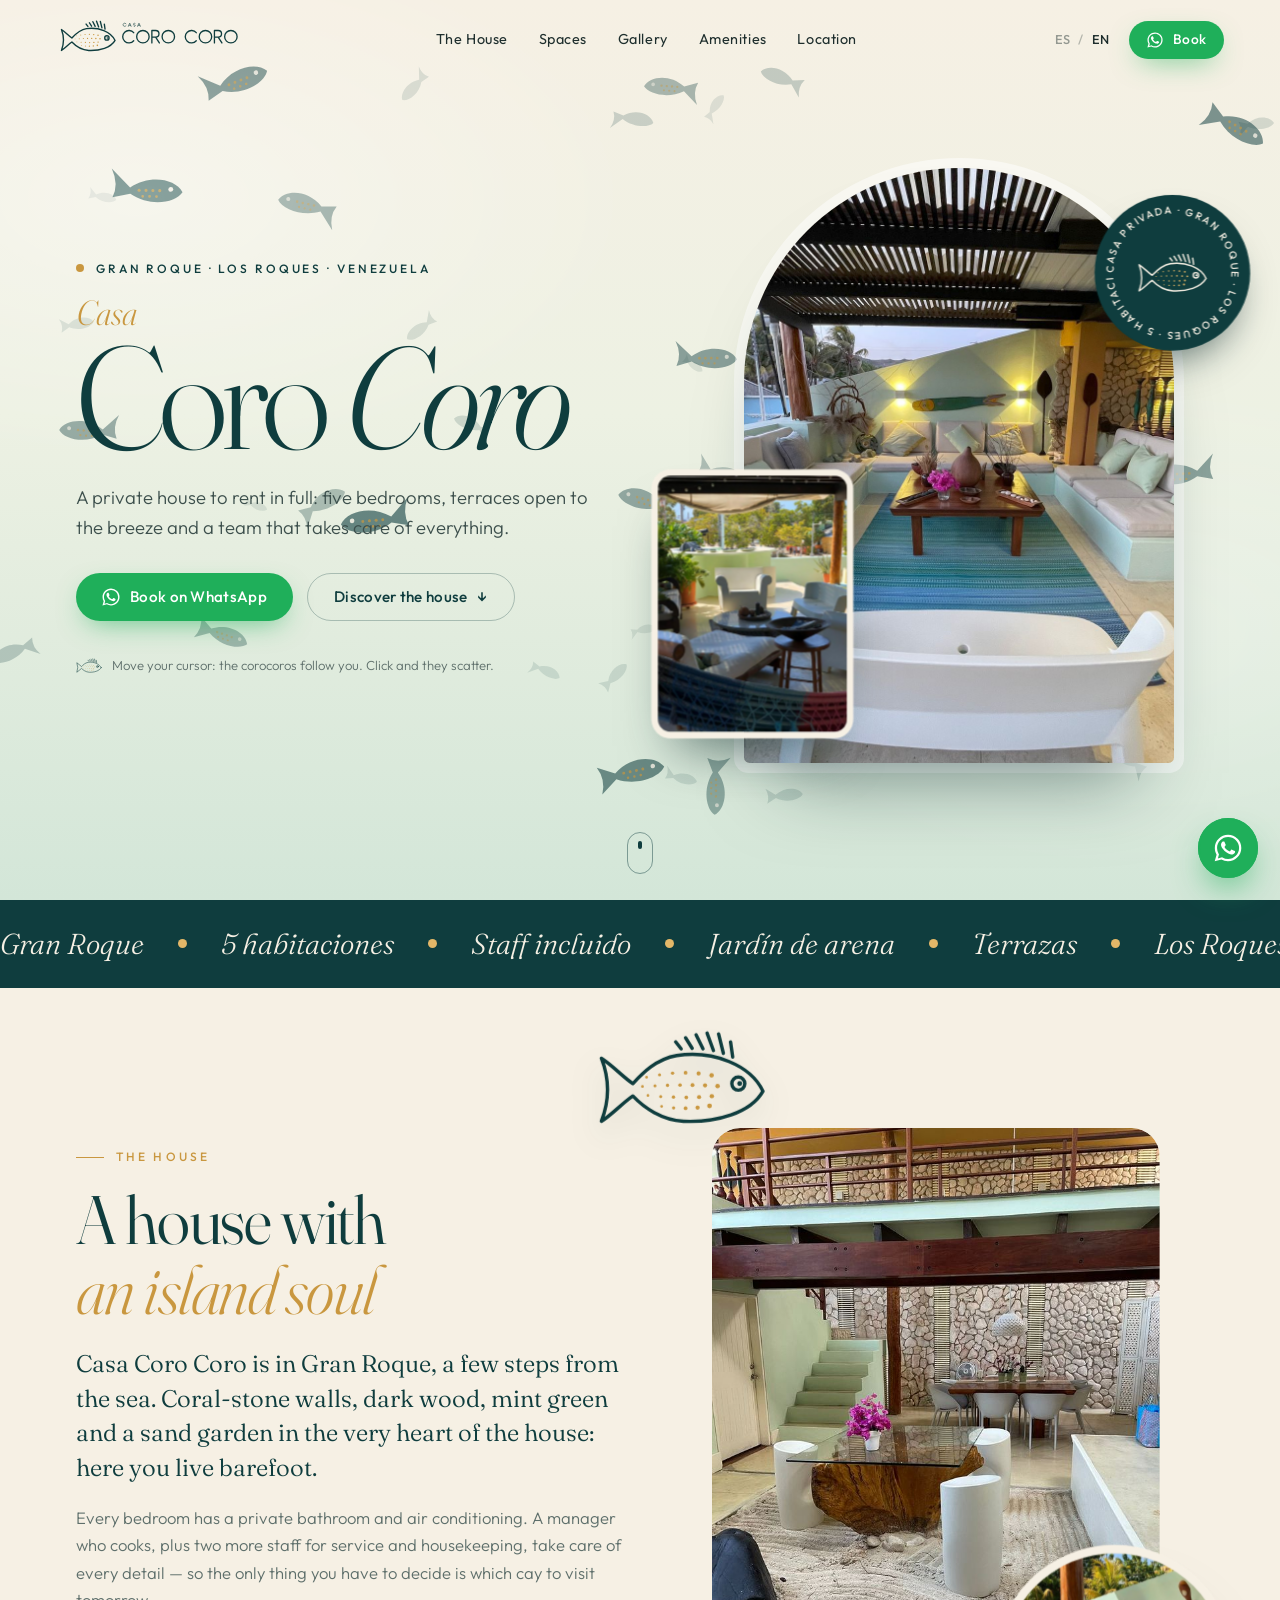
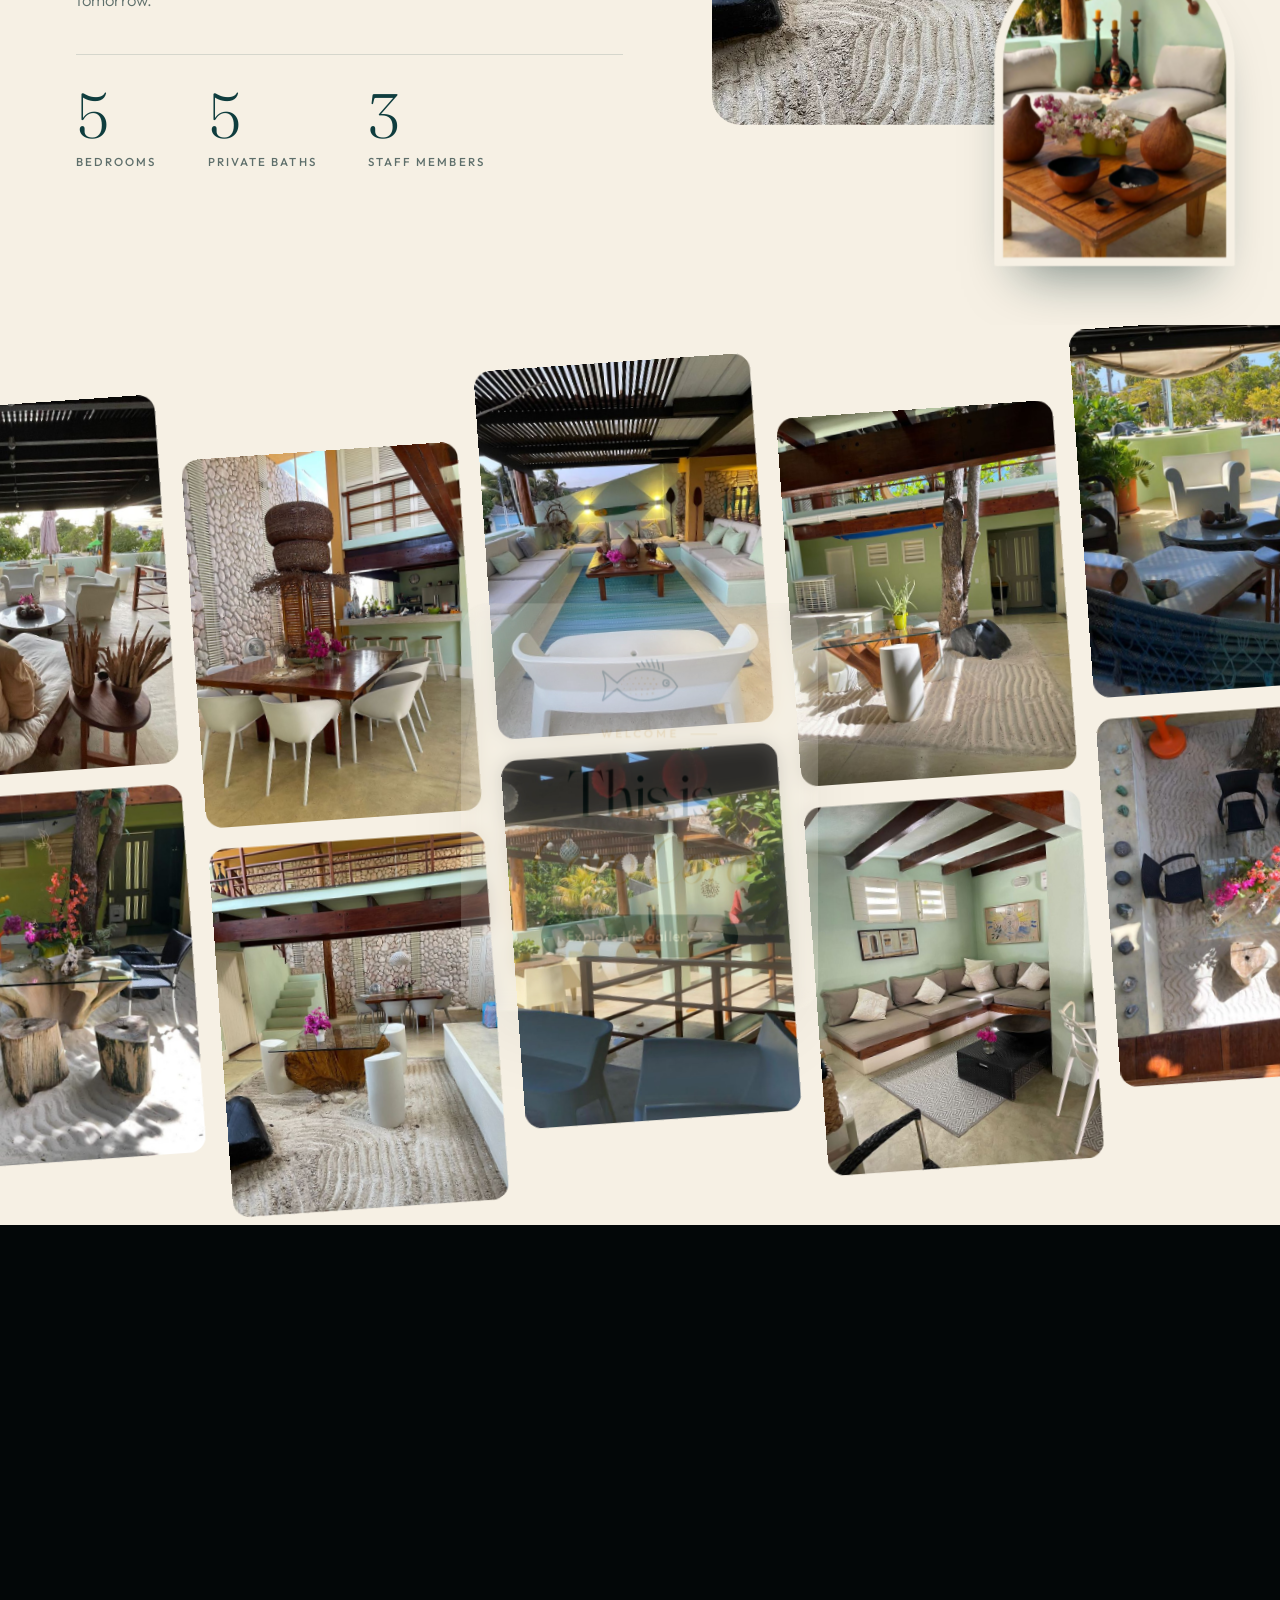
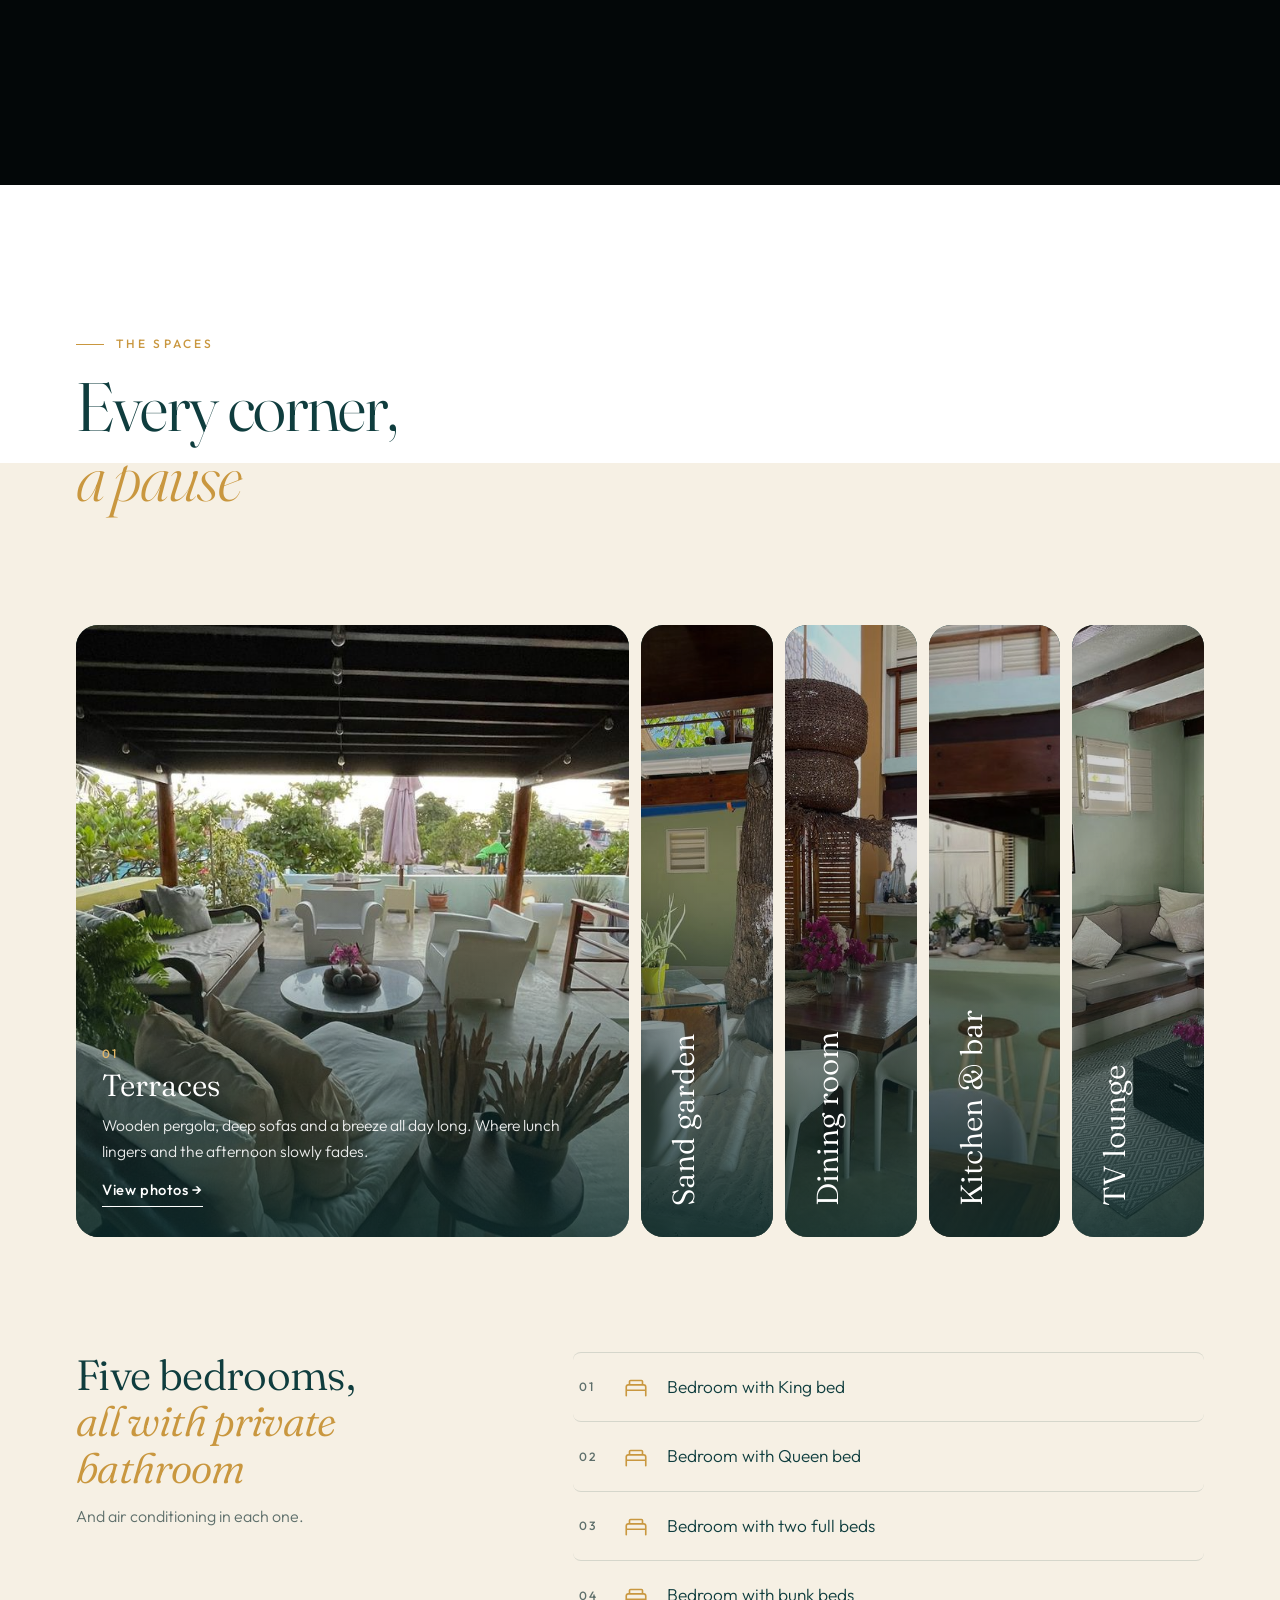
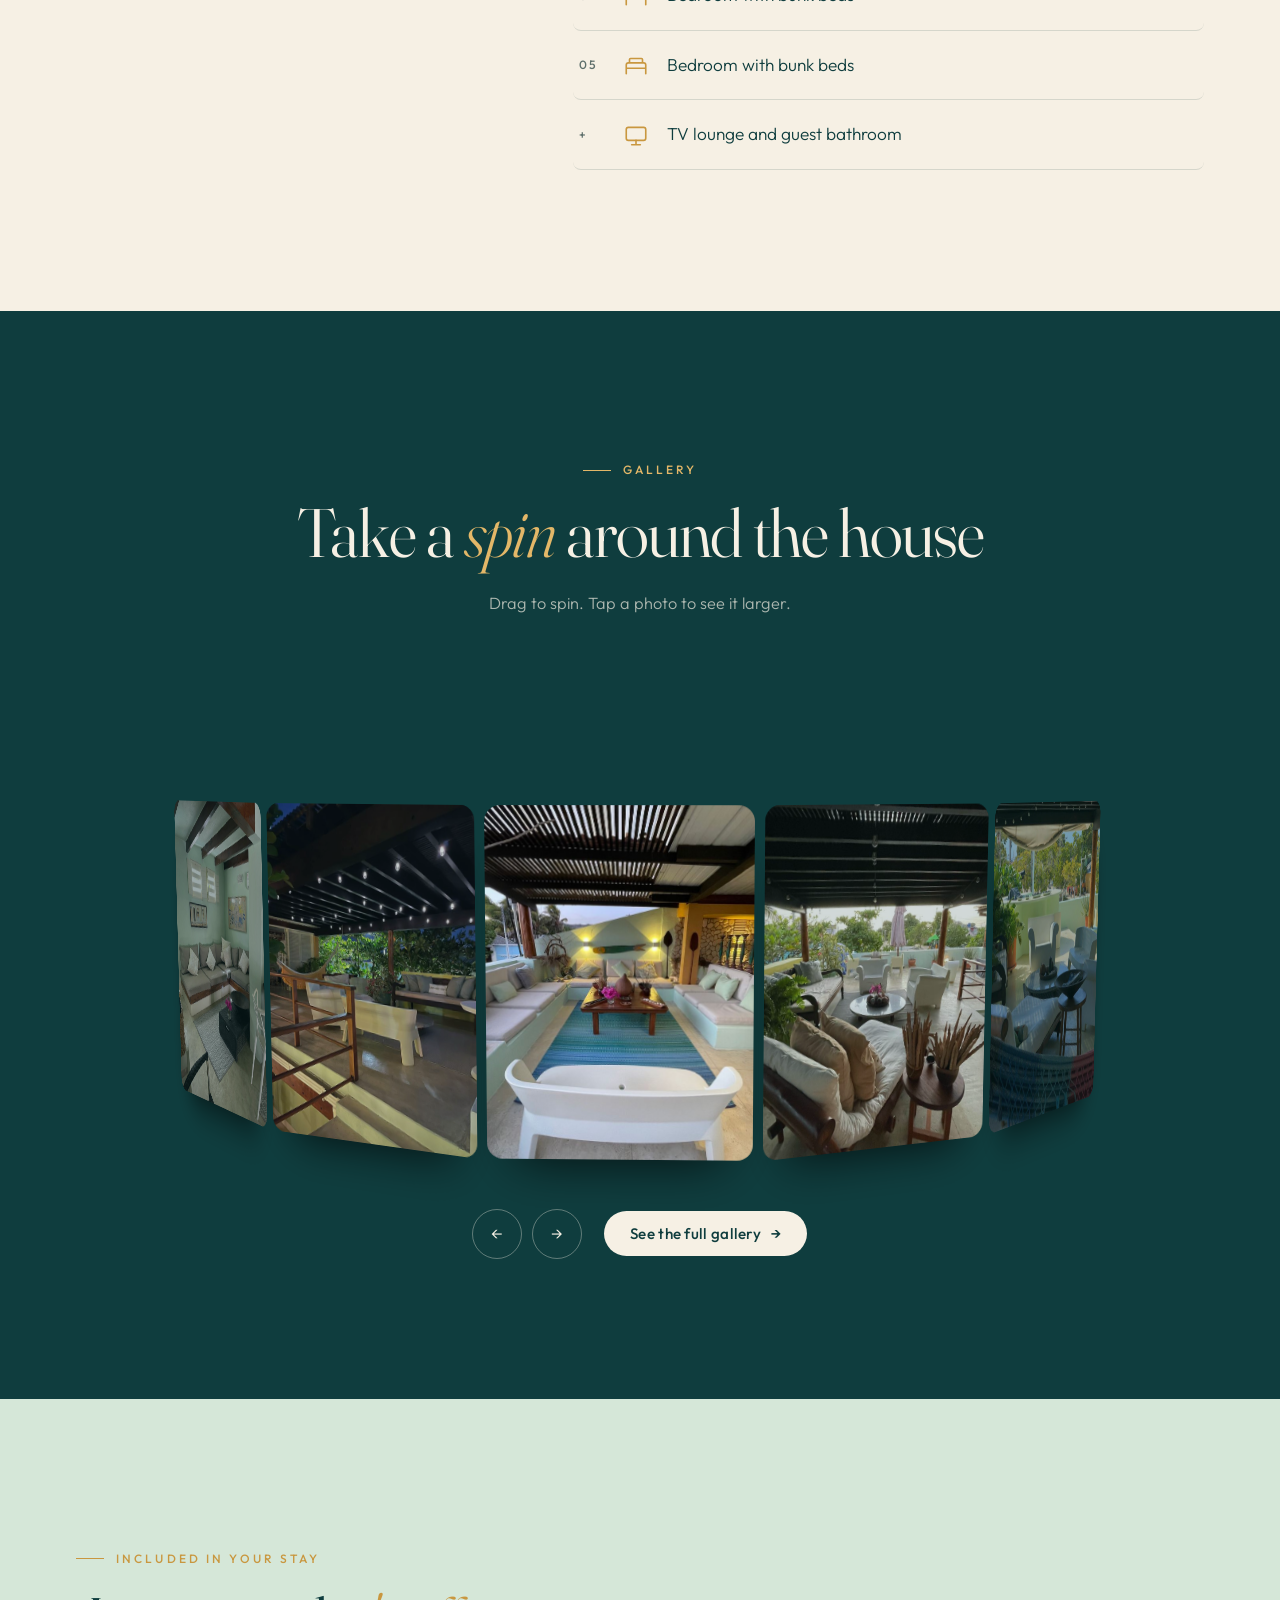
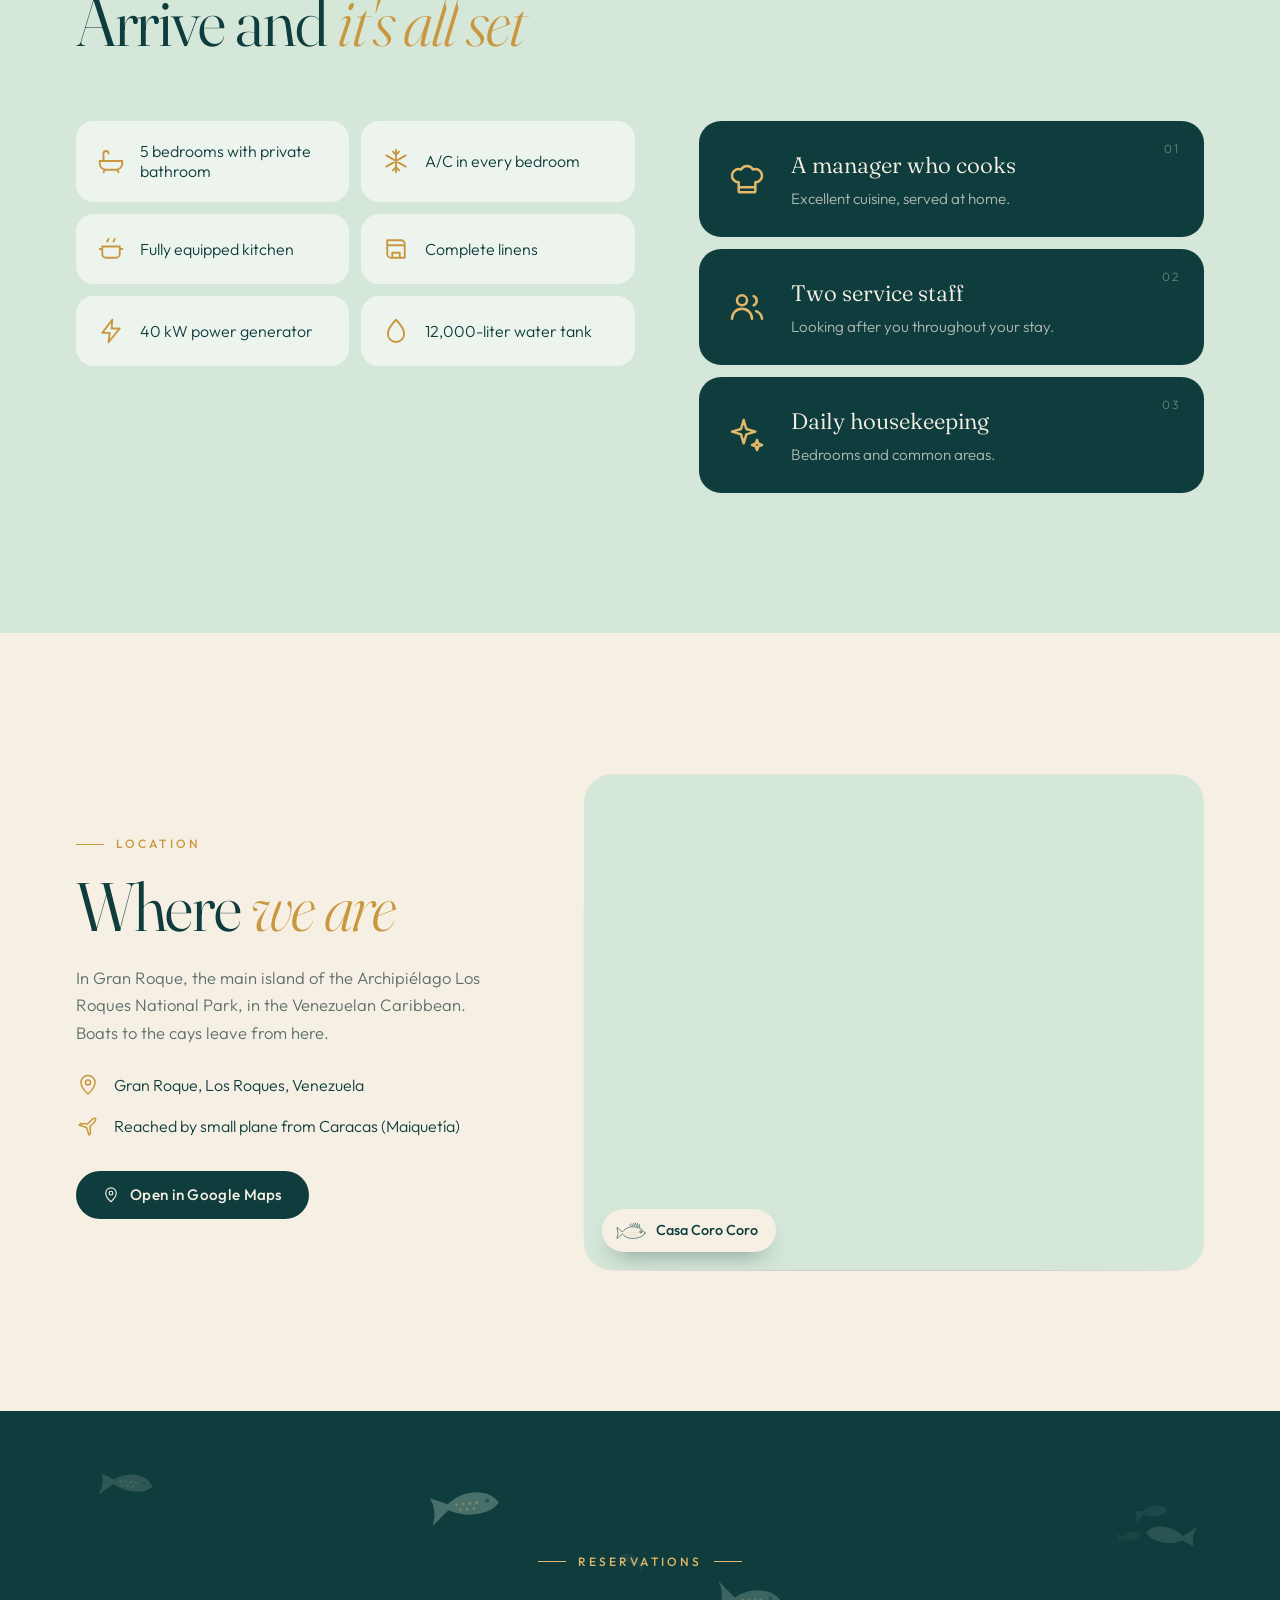
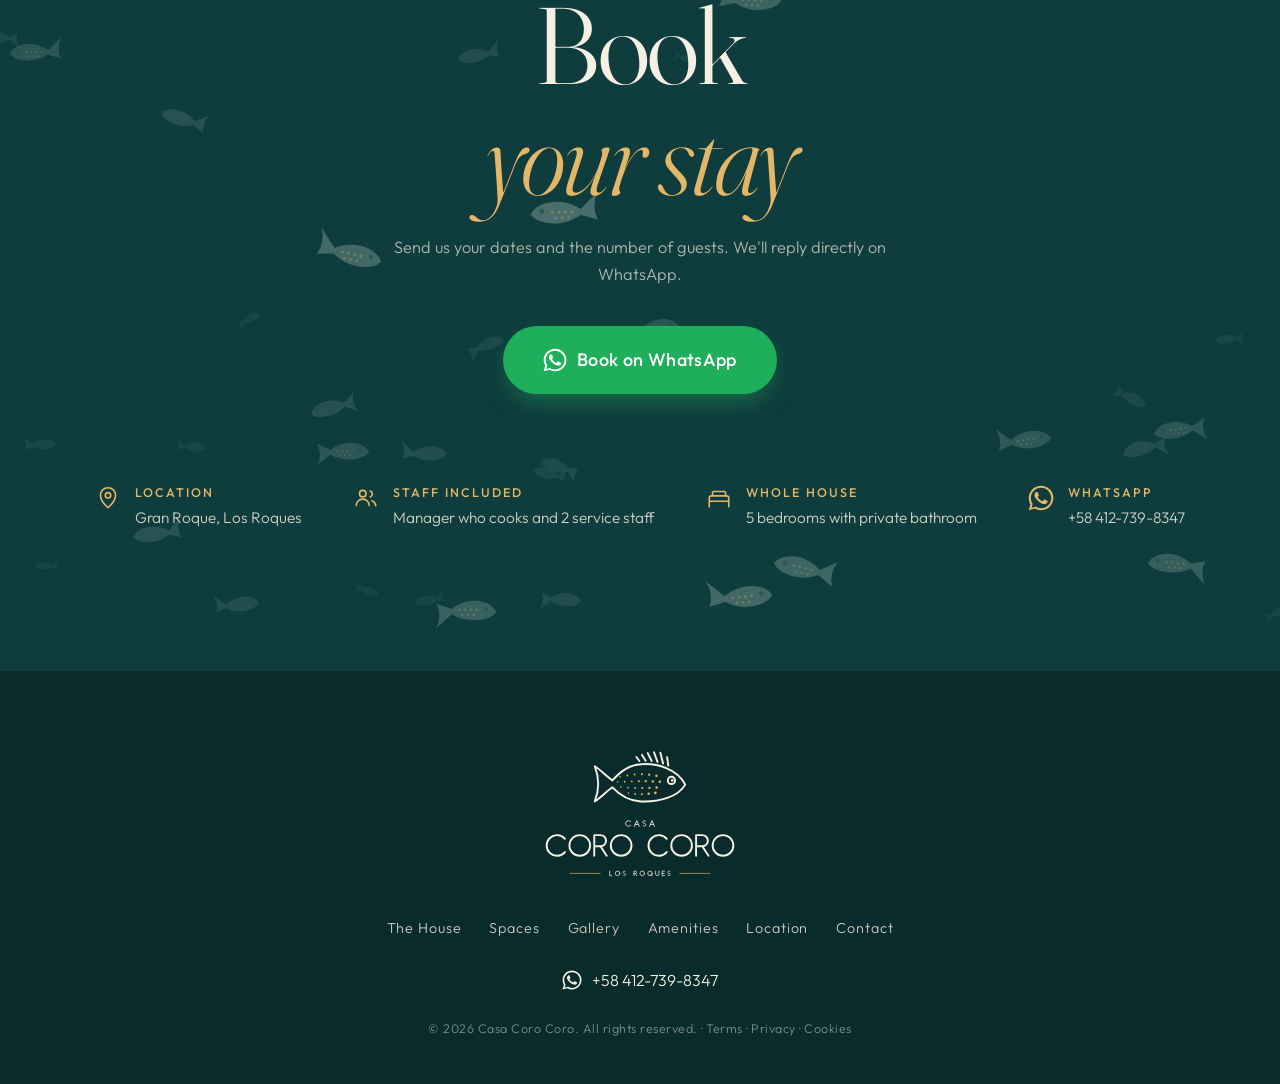
==== index.html @ 0a7d5295 "Casa Coro Coro: sitio inicial (logo, portada interactiva, zoom por el ojo del pez, galería 3D, ubica" ====
<!DOCTYPE html>
<html lang="es">
<head>
<meta charset="UTF-8">
<meta name="viewport" content="width=device-width, initial-scale=1.0">
<title>Casa Coro Coro | Casa privada en alquiler en Los Roques, Venezuela</title>
<meta name="description" content="Casa Coro Coro: casa privada en Gran Roque, Los Roques. 5 habitaciones con baño privado y aire acondicionado, staff incluido. Reserva directa por WhatsApp.">
<meta name="robots" content="index, follow">
<meta name="theme-color" content="#F6F0E4">
<!-- Open Graph (PENDIENTE: al tener dominio, añadir canonical, og:url y og:image con URL absoluta) -->
<meta property="og:type" content="website">
<meta property="og:site_name" content="Casa Coro Coro">
<meta property="og:title" content="Casa Coro Coro — Casa privada en Los Roques">
<meta property="og:description" content="Casa privada en Gran Roque. 5 habitaciones con baño privado, staff incluido. Reserva directa por WhatsApp.">
<meta property="og:image" content="img/og-casa-coro-coro.jpg">
<meta property="og:locale" content="es_VE">
<meta name="twitter:card" content="summary_large_image">

<link rel="icon" type="image/svg+xml" href="favicon.svg">
<link rel="icon" type="image/png" sizes="32x32" href="favicon-32.png">
<link rel="apple-touch-icon" href="favicon-180.png">

<link rel="preconnect" href="https://fonts.googleapis.com">
<link rel="preconnect" href="https://fonts.gstatic.com" crossorigin>
<link href="https://fonts.googleapis.com/css2?family=Fraunces:ital,opsz,wght@0,9..144,300..600;1,9..144,300..600&family=Outfit:wght@300;400;500;600&display=swap" rel="stylesheet">
<link rel="preload" as="image" href="img/casa/portada.jpg" fetchpriority="high">
<link rel="stylesheet" href="css/styles.css?v=1">

<script type="application/ld+json">
{
  "@context": "https://schema.org",
  "@type": "LodgingBusiness",
  "name": "Casa Coro Coro",
  "description": "Casa privada en alquiler en Gran Roque, Los Roques. 5 habitaciones con baño privado y aire acondicionado, con staff incluido.",
  "telephone": "+58 412-7398347",
  "address": { "@type": "PostalAddress", "addressLocality": "Gran Roque", "addressRegion": "Los Roques", "addressCountry": "VE" },
  "geo": { "@type": "GeoCoordinates", "latitude": 11.9457835, "longitude": -66.6753867 },
  "hasMap": "https://maps.app.goo.gl/eSvo7J86vBRAjHx67",
  "numberOfRooms": 5
}
</script>
<script>document.documentElement.classList.add('js');</script>
</head>
<body>

<!-- Iconos y pez del logo (reutilizables) -->
<svg xmlns="http://www.w3.org/2000/svg" style="display:none" aria-hidden="true">
  <defs>
    <symbol id="i-fish" viewBox="-126 -92 252 146">
      <g fill="none" stroke="currentColor" stroke-width="5" stroke-linecap="round" stroke-linejoin="round"><path class="fish-line" d="M118,2C100,-36 46,-58 -8,-50C-38,-45 -58,-24 -72,-9C-88,-20 -102,-36 -118,-46Q-100,0 -118,46C-102,36 -88,20 -72,9C-56,26 -30,44 2,46C50,48 100,34 118,2Z"/><path class="fish-line" d="M73.8,-47.9L70.7,-69.7M60.2,-53.3L53.2,-81.5M45.7,-57.3L36.4,-82.7M30.4,-59.8L20.3,-80.4M14.6,-60.6L5.0,-75.9M-1.5,-59.8L-9.5,-70.1"/><circle cx="82" cy="-9" r="9.5"/></g><circle cx="84" cy="-9" r="3.6" fill="currentColor"/><g class="fish-dots" fill="var(--gold)"><circle cx="43.0" cy="-21.3" r="3.25"/><circle cx="24.0" cy="-23.9" r="3.00"/><circle cx="5.0" cy="-25.0" r="2.75"/><circle cx="-14.0" cy="-24.3" r="2.50"/><circle cx="-33.0" cy="-22.0" r="2.25"/><circle cx="-52.0" cy="-18.3" r="2.00"/><circle cx="51.7" cy="-5.5" r="3.29"/><circle cx="33.4" cy="-6.4" r="3.07"/><circle cx="15.1" cy="-6.9" r="2.86"/><circle cx="-3.1" cy="-7.0" r="2.64"/><circle cx="-21.4" cy="-6.6" r="2.43"/><circle cx="-39.7" cy="-5.8" r="2.21"/><circle cx="-58.0" cy="-4.8" r="2.00"/><circle cx="43.3" cy="9.3" r="3.25"/><circle cx="24.7" cy="10.5" r="3.00"/><circle cx="6.0" cy="11.0" r="2.75"/><circle cx="-12.7" cy="10.7" r="2.50"/><circle cx="-31.3" cy="9.8" r="2.25"/><circle cx="-50.0" cy="8.3" r="2.00"/><circle cx="40.0" cy="23.5" r="3.50"/><circle cx="22.5" cy="26.0" r="3.12"/><circle cx="5.0" cy="27.0" r="2.75"/><circle cx="-12.5" cy="26.4" r="2.38"/><circle cx="-30.0" cy="24.2" r="2.00"/></g>
    </symbol>
    <symbol id="i-wa" viewBox="0 0 24 24"><path fill="currentColor" d="M17.47 14.38c-.3-.15-1.76-.87-2.03-.97-.27-.1-.47-.15-.67.15-.2.3-.77.97-.94 1.17-.17.2-.35.22-.64.07-.3-.15-1.26-.46-2.4-1.48-.89-.79-1.49-1.77-1.66-2.07-.17-.3-.02-.46.13-.61.13-.13.3-.35.45-.52.15-.17.2-.3.3-.5.1-.2.05-.37-.02-.52-.08-.15-.67-1.61-.92-2.21-.24-.58-.49-.5-.67-.51h-.57c-.2 0-.52.07-.79.37-.27.3-1.04 1.02-1.04 2.48s1.07 2.88 1.21 3.08c.15.2 2.1 3.2 5.08 4.49.71.31 1.26.49 1.69.63.71.23 1.36.2 1.87.12.57-.08 1.76-.72 2.01-1.41.25-.7.25-1.29.17-1.41-.07-.13-.27-.2-.57-.35zM12.05 21.5h-.01a9.4 9.4 0 0 1-4.8-1.31l-.34-.2-3.57.94.95-3.48-.22-.36a9.43 9.43 0 0 1-1.44-5.02c0-5.2 4.24-9.43 9.44-9.43 2.52 0 4.89.98 6.67 2.77a9.37 9.37 0 0 1 2.76 6.67c0 5.2-4.24 9.43-9.44 9.43zm8.03-17.46A11.27 11.27 0 0 0 12.05.7C5.8.7.7 5.8.7 12.05c0 2 .52 3.95 1.52 5.67L.6 23.3l5.72-1.5a11.3 11.3 0 0 0 5.72 1.46h.01c6.25 0 11.35-5.09 11.35-11.35 0-3.03-1.18-5.88-3.32-8.02z"/></symbol>
    <symbol id="i-bed" viewBox="0 0 24 24"><g fill="none" stroke="currentColor" stroke-width="1.5" stroke-linecap="round" stroke-linejoin="round"><path d="M3 18v-6a2 2 0 0 1 2-2h14a2 2 0 0 1 2 2v6M3 15h18M3 18v2M21 18v2M6 10V7a1 1 0 0 1 1-1h10a1 1 0 0 1 1 1v3"/></g></symbol>
    <symbol id="i-bath" viewBox="0 0 24 24"><g fill="none" stroke="currentColor" stroke-width="1.5" stroke-linecap="round" stroke-linejoin="round"><path d="M3 12h18v2a5 5 0 0 1-5 5H8a5 5 0 0 1-5-5v-2ZM6 12V6a2 2 0 0 1 4 0M7 19l-1 2M17 19l1 2"/></g></symbol>
    <symbol id="i-snow" viewBox="0 0 24 24"><g fill="none" stroke="currentColor" stroke-width="1.5" stroke-linecap="round" stroke-linejoin="round"><path d="M12 3v18M4.2 7.5l15.6 9M19.8 7.5l-15.6 9M9.5 4.5 12 7l2.5-2.5M9.5 19.5 12 17l2.5 2.5"/></g></symbol>
    <symbol id="i-chef" viewBox="0 0 24 24"><g fill="none" stroke="currentColor" stroke-width="1.5" stroke-linecap="round" stroke-linejoin="round"><path d="M7 14a4 4 0 1 1 1.5-7.7 4 4 0 0 1 7 0A4 4 0 1 1 17 14v5a1 1 0 0 1-1 1H8a1 1 0 0 1-1-1v-5ZM7 17h10"/></g></symbol>
    <symbol id="i-pot" viewBox="0 0 24 24"><g fill="none" stroke="currentColor" stroke-width="1.5" stroke-linecap="round" stroke-linejoin="round"><path d="M5 10h14v6a3 3 0 0 1-3 3H8a3 3 0 0 1-3-3v-6ZM3 12h2M19 12h2M9 6c0-1 1-1 1-2M14 6c0-1 1-1 1-2"/></g></symbol>
    <symbol id="i-bolt" viewBox="0 0 24 24"><g fill="none" stroke="currentColor" stroke-width="1.5" stroke-linecap="round" stroke-linejoin="round"><path d="M13 3 5 13.5h6L10 21l9-11h-6.5L13 3Z"/></g></symbol>
    <symbol id="i-drop" viewBox="0 0 24 24"><g fill="none" stroke="currentColor" stroke-width="1.5" stroke-linecap="round" stroke-linejoin="round"><path d="M12 3s6.5 6.6 6.5 11.3a6.5 6.5 0 0 1-13 0C5.500 9.600 12 3 12 3Z"/></g></symbol>
    <symbol id="i-linen" viewBox="0 0 24 24"><g fill="none" stroke="currentColor" stroke-width="1.5" stroke-linecap="round" stroke-linejoin="round"><path d="M5 5h11a3 3 0 0 1 3 3v11H8a3 3 0 0 1-3-3V5ZM5 9h14M9 19v-4h6v4"/></g></symbol>
    <symbol id="i-spark" viewBox="0 0 24 24"><g fill="none" stroke="currentColor" stroke-width="1.5" stroke-linecap="round" stroke-linejoin="round"><path d="M10 3l1.6 5.400L17 10l-5.400 1.600L10 17l-1.600-5.400L3 10l5.400-1.600L10 3ZM18 15l.8 2.200L21 18l-2.200.8L18 21l-.8-2.200L15 18l2.200-.8L18 15Z"/></g></symbol>
    <symbol id="i-pin" viewBox="0 0 24 24"><g fill="none" stroke="currentColor" stroke-width="1.5" stroke-linecap="round" stroke-linejoin="round"><path d="M12 21s7-6.200 7-11.500a7 7 0 0 0-14 0C5 14.800 12 21 12 21Z"/><circle cx="12" cy="9.500" r="2.500"/></g></symbol>
    <symbol id="i-team" viewBox="0 0 24 24"><g fill="none" stroke="currentColor" stroke-width="1.5" stroke-linecap="round" stroke-linejoin="round"><circle cx="9" cy="8" r="3"/><path d="M3 19a6 6 0 0 1 12 0M16 5.500a3 3 0 0 1 0 5.500M17.500 14.500A5.500 5.500 0 0 1 21 19"/></g></symbol>
    <symbol id="i-plane" viewBox="0 0 24 24"><g fill="none" stroke="currentColor" stroke-width="1.5" stroke-linecap="round" stroke-linejoin="round"><path d="M10.500 13.500 3 11l1.500-1.500 7 .5L16 5.500c1-1 3-1.500 3.500-1s0 2.500-1 3.500L14 12.500l.5 7L13 21l-2.500-7.500Z"/></g></symbol>
    <symbol id="i-tv" viewBox="0 0 24 24"><g fill="none" stroke="currentColor" stroke-width="1.5" stroke-linecap="round" stroke-linejoin="round"><rect x="3" y="5" width="18" height="12" rx="2"/><path d="M8 21h8M12 17v4"/></g></symbol>
  </defs>
</svg>

<!-- LOADER -->
<div id="loader" aria-hidden="true">
  <div class="loader-in">
    <svg class="loader-fish" viewBox="-126 -92 252 146"><use href="#i-fish" x="-126" y="-92" width="252" height="146"/></svg>
    <img src="img/logo-texto.svg" alt="" class="loader-word" width="320" height="38">
  </div>
</div>

<!-- NAV -->
<header id="nav">
  <a href="#inicio" class="nav-logo" aria-label="Casa Coro Coro — inicio">
    <img src="img/logo-horizontal.svg" alt="Casa Coro Coro" width="212" height="48" class="logo-dark">
    <img src="img/logo-horizontal-claro.svg" alt="" width="212" height="48" class="logo-light" aria-hidden="true">
  </a>
  <nav class="nav-links" aria-label="Navegación principal">
    <a href="#sobre" data-es="La Casa" data-en="The House">La Casa</a>
    <a href="#espacios" data-es="Espacios" data-en="Spaces">Espacios</a>
    <a href="#galeria" data-es="Galería" data-en="Gallery">Galería</a>
    <a href="#comodidades" data-es="Comodidades" data-en="Amenities">Comodidades</a>
    <a href="#ubicacion" data-es="Ubicación" data-en="Location">Ubicación</a>
  </nav>
  <div class="nav-right">
    <div class="lang" role="group" aria-label="Idioma / Language">
      <button data-lang="es" class="active">ES</button><span aria-hidden="true">/</span><button data-lang="en">EN</button>
    </div>
    <a class="btn btn-wa btn-sm" data-wa target="_blank" rel="noopener noreferrer">
      <svg width="16" height="16"><use href="#i-wa"/></svg><span data-es="Reservar" data-en="Book">Reservar</span>
    </a>
    <button class="burger" id="burger" aria-label="Abrir menú" aria-expanded="false" aria-controls="mmenu"><span></span><span></span></button>
  </div>
</header>

<div id="mmenu" class="mmenu" aria-hidden="true">
  <a href="#sobre" data-es="La Casa" data-en="The House">La Casa</a>
  <a href="#espacios" data-es="Espacios" data-en="Spaces">Espacios</a>
  <a href="#galeria" data-es="Galería" data-en="Gallery">Galería</a>
  <a href="#comodidades" data-es="Comodidades" data-en="Amenities">Comodidades</a>
  <a href="#ubicacion" data-es="Ubicación" data-en="Location">Ubicación</a>
  <a class="btn btn-wa" data-wa target="_blank" rel="noopener noreferrer"><svg width="18" height="18"><use href="#i-wa"/></svg><span data-es="Reservar por WhatsApp" data-en="Book on WhatsApp">Reservar por WhatsApp</span></a>
  <div class="lang" role="group" aria-label="Idioma / Language">
    <button data-lang="es" class="active">ES</button><span aria-hidden="true">/</span><button data-lang="en">EN</button>
  </div>
</div>

<main>

<!-- ═════════ HERO ═════════ -->
<section id="inicio" class="hero">
  <canvas class="shoal" id="shoal-hero" aria-hidden="true"></canvas>
  <div class="hero-light" aria-hidden="true"></div>

  <div class="hero-grid wrap">
    <div class="hero-copy">
      <p class="kicker hero-in" style="--d:0"><span class="kicker-dot"></span><span data-es="Gran Roque · Los Roques · Venezuela" data-en="Gran Roque · Los Roques · Venezuela">Gran Roque · Los Roques · Venezuela</span></p>
      <h1 class="hero-title" aria-label="Casa Coro Coro">
        <span class="ht-small hero-in" style="--d:1">Casa</span>
        <span class="ht-big"><span class="ht-word hero-in" style="--d:2">Coro</span> <span class="ht-word hero-in" style="--d:3"><em>Coro</em></span></span>
      </h1>
      <p class="hero-sub hero-in" style="--d:4" data-es="Una casa privada para alquilar completa: cinco habitaciones, terrazas abiertas a la brisa y un equipo que se ocupa de todo." data-en="A private house to rent in full: five bedrooms, terraces open to the breeze and a team that takes care of everything.">Una casa privada para alquilar completa: cinco habitaciones, terrazas abiertas a la brisa y un equipo que se ocupa de todo.</p>
      <div class="hero-cta hero-in" style="--d:5">
        <a class="btn btn-wa magnetic" data-wa target="_blank" rel="noopener noreferrer"><svg width="18" height="18"><use href="#i-wa"/></svg><span data-es="Reservar por WhatsApp" data-en="Book on WhatsApp">Reservar por WhatsApp</span></a>
        <a class="btn btn-ghost" href="#sobre"><span data-es="Conocer la casa" data-en="Discover the house">Conocer la casa</span><span class="arr" aria-hidden="true">↓</span></a>
      </div>
      <p class="hero-hint hero-in" style="--d:6" aria-hidden="true"><svg viewBox="-126 -92 252 146" width="26"><use href="#i-fish" x="-126" y="-92" width="252" height="146"/></svg><span data-es="Mueve el cursor: los corocoros te siguen. Haz clic y se asustan." data-en="Move your cursor: the corocoros follow you. Click and they scatter." data-es-touch="Toca el agua: los corocoros se asustan." data-en-touch="Tap the water: the corocoros scatter.">Mueve el cursor: los corocoros te siguen. Haz clic y se asustan.</span></p>
    </div>

    <div class="hero-visual hero-in" style="--d:3">
      <div class="tilt" data-tilt="9">
        <div class="arch tilt-layer" style="--z:0px">
          <img src="img/casa/portada.jpg" srcset="img/casa/portada-900.jpg 675w, img/casa/portada.jpg 960w" sizes="(max-width: 900px) 78vw, 36vw" alt="Terraza principal de Casa Coro Coro con sofás blancos y alfombra turquesa" width="960" height="1280" fetchpriority="high" decoding="async">
          <span class="glare" aria-hidden="true"></span>
        </div>
        <div class="hero-card tilt-layer" style="--z:70px">
          <img src="img/casa/terraza-lounge-900.jpg" alt="Lounge de la terraza" width="675" height="900" loading="lazy" decoding="async">
        </div>
        <div class="badge tilt-layer" style="--z:110px" aria-hidden="true">
          <svg viewBox="0 0 200 200" class="badge-ring">
            <defs><path id="badge-path" d="M100,100 m-76,0 a76,76 0 1,1 152,0 a76,76 0 1,1 -152,0"/></defs>
            <text><textPath href="#badge-path" startOffset="0">CASA PRIVADA · GRAN ROQUE · LOS ROQUES · 5 HABITACIONES · </textPath></text>
          </svg>
          <svg class="badge-fish" viewBox="-126 -92 252 146"><use href="#i-fish" x="-126" y="-92" width="252" height="146"/></svg>
        </div>
      </div>
    </div>
  </div>

  <a href="#sobre" class="scroll-cue" aria-label="Bajar"><span></span></a>
</section>

<!-- CINTA -->
<div class="marquee" aria-hidden="true">
  <div class="marquee-track">
    <span>Gran Roque</span><i></i><span>5 habitaciones</span><i></i><span>Staff incluido</span><i></i><span>Jardín de arena</span><i></i><span>Terrazas</span><i></i><span>Los Roques</span><i></i>
    <span>Gran Roque</span><i></i><span>5 habitaciones</span><i></i><span>Staff incluido</span><i></i><span>Jardín de arena</span><i></i><span>Terrazas</span><i></i><span>Los Roques</span><i></i>
  </div>
</div>

<!-- ═════════ LA CASA ═════════ -->
<section id="sobre" class="sec">
  <div class="wrap about">
    <div class="about-text">
      <p class="s-label rv" data-es="La casa" data-en="The house">La casa</p>
      <h2 class="s-title rv" data-html data-es="Una casa con<br><em>alma de isla</em>" data-en="A house with<br><em>an island soul</em>">Una casa con<br><em>alma de isla</em></h2>
      <p class="lead rv" data-es="Casa Coro Coro está en Gran Roque, a pocos pasos del mar. Paredes de piedra coralina, madera oscura, verde menta y un jardín de arena en pleno corazón de la casa: aquí se vive descalzo." data-en="Casa Coro Coro is in Gran Roque, a few steps from the sea. Coral-stone walls, dark wood, mint green and a sand garden in the very heart of the house: here you live barefoot.">Casa Coro Coro está en Gran Roque, a pocos pasos del mar. Paredes de piedra coralina, madera oscura, verde menta y un jardín de arena en pleno corazón de la casa: aquí se vive descalzo.</p>
      <p class="body rv" data-es="Todas sus habitaciones tienen baño privado y aire acondicionado. Un encargado que cocina y dos personas más de servicio y limpieza se ocupan de cada detalle, para que lo único que tengas que decidir sea a qué cayo ir mañana." data-en="Every bedroom has a private bathroom and air conditioning. A manager who cooks, plus two more staff for service and housekeeping, take care of every detail — so the only thing you have to decide is which cay to visit tomorrow.">Todas sus habitaciones tienen baño privado y aire acondicionado. Un encargado que cocina y dos personas más de servicio y limpieza se ocupan de cada detalle, para que lo único que tengas que decidir sea a qué cayo ir mañana.</p>

      <div class="stats rv">
        <div class="stat"><span class="stat-n" data-count="5">5</span><span class="stat-l" data-es="Habitaciones" data-en="Bedrooms">Habitaciones</span></div>
        <div class="stat"><span class="stat-n" data-count="5">5</span><span class="stat-l" data-es="Baños privados" data-en="Private baths">Baños privados</span></div>
        <div class="stat"><span class="stat-n" data-count="3">3</span><span class="stat-l" data-es="Personas de staff" data-en="Staff members">Personas de staff</span></div>
      </div>
    </div>

    <div class="about-visual">
      <div class="tilt" data-tilt="7">
        <figure class="ph ph-a tilt-layer rv-img" style="--z:0px">
          <img src="img/casa/sala-jardin.jpg" srcset="img/casa/sala-jardin-900.jpg 675w, img/casa/sala-jardin.jpg 960w" sizes="(max-width: 900px) 70vw, 30vw" alt="Sala con jardín de arena y pared de piedra coralina" width="960" height="1280" loading="lazy" decoding="async">
        </figure>
        <figure class="ph ph-b tilt-layer rv-img" style="--z:80px" data-par="-40">
          <img src="img/casa/sala-decoracion-900.jpg" alt="Detalle de la terraza con taparas y flores" width="675" height="900" loading="lazy" decoding="async">
        </figure>
        <svg class="about-fish tilt-layer" style="--z:130px" viewBox="-126 -92 252 146" aria-hidden="true"><use href="#i-fish" x="-126" y="-92" width="252" height="146"/></svg>
      </div>
    </div>
  </div>
</section>

<!-- ═════════ EL PEZ — zoom a través del ojo ═════════ -->
<section id="pez" class="eye-pin" aria-label="El pez que da nombre a la casa">
  <div class="eye-stage">
    <div class="eye-fish" aria-hidden="true">
      <img src="img/pez/coro-1600.jpg" srcset="img/pez/coro-1600.jpg 1600w, img/pez/coro-3200.jpg 3200w" sizes="(max-width: 900px) 240vw, 140vw" alt="" decoding="async" loading="lazy">
    </div>
    <div class="eye-macro" aria-hidden="true">
      <img src="img/pez/ojo-900.jpg" srcset="img/pez/ojo-900.jpg 900w, img/pez/ojo-1800.jpg 1800w" sizes="100vw" alt="" decoding="async" loading="lazy">
    </div>

    <div class="eye-copy">
      <p class="s-label" data-es="El pez que da nombre a la casa" data-en="The fish the house is named after">El pez que da nombre a la casa</p>
      <h2 class="eye-title">Coro <em>Coro</em></h2>
      <p class="eye-sub" data-es="Plateado, con hileras de puntos dorados. Vive en las aguas de Los Roques… y mira fijamente. Acércate a su ojo." data-en="Silver, with rows of golden dots. It lives in the waters of Los Roques… and it stares. Come closer to its eye.">Plateado, con hileras de puntos dorados. Vive en las aguas de Los Roques… y mira fijamente. Acércate a su ojo.</p>
      <span class="eye-scroll" aria-hidden="true"><i></i><span data-es="Sigue bajando" data-en="Keep scrolling">Sigue bajando</span></span>
    </div>

    <!-- destino: lo que se ve al atravesar la pupila -->
    <div class="eye-dest">
      <div class="dest-cols" aria-hidden="true">
        <div class="dest-col" style="--s:-1"><img src="img/casa/terraza-900.jpg" alt="" loading="lazy" decoding="async"><img src="img/casa/jardin-arena-900.jpg" alt="" loading="lazy" decoding="async"></div>
        <div class="dest-col" style="--s:1"><img src="img/casa/comedor-900.jpg" alt="" loading="lazy" decoding="async"><img src="img/casa/sala-jardin-900.jpg" alt="" loading="lazy" decoding="async"></div>
        <div class="dest-col dest-mid" style="--s:-1"><img src="img/casa/portada-900.jpg" alt="" loading="lazy" decoding="async"><img src="img/casa/terraza-alta-900.jpg" alt="" loading="lazy" decoding="async"></div>
        <div class="dest-col" style="--s:1"><img src="img/casa/patio-900.jpg" alt="" loading="lazy" decoding="async"><img src="img/casa/sala-tv-900.jpg" alt="" loading="lazy" decoding="async"></div>
        <div class="dest-col" style="--s:-1"><img src="img/casa/terraza-lounge-900.jpg" alt="" loading="lazy" decoding="async"><img src="img/casa/jardin-aereo-900.jpg" alt="" loading="lazy" decoding="async"></div>
      </div>
      <div class="dest-plaque">
        <svg class="plaque-fish" viewBox="-126 -92 252 146" aria-hidden="true"><use href="#i-fish" x="-126" y="-92" width="252" height="146"/></svg>
        <p class="s-label" data-es="Bienvenido" data-en="Welcome">Bienvenido</p>
        <h2 class="s-title" data-html data-es="Así se ve<br><em>Coro Coro</em>" data-en="This is<br><em>Coro Coro</em>">Así se ve<br><em>Coro Coro</em></h2>
        <a href="galeria.html" class="btn btn-ink"><span data-es="Explorar la galería" data-en="Explore the gallery">Explorar la galería</span><span class="arr" aria-hidden="true">→</span></a>
      </div>
    </div>
  </div>
</section>

<!-- ═════════ ESPACIOS ═════════ -->
<section id="espacios" class="sec">
  <div class="wrap">
    <div class="sec-hd">
      <p class="s-label rv" data-es="Los espacios" data-en="The spaces">Los espacios</p>
      <h2 class="s-title rv" data-html data-es="Cada rincón,<br><em>una pausa</em>" data-en="Every corner,<br><em>a pause</em>">Cada rincón,<br><em>una pausa</em></h2>
      <p class="s-sub rv" data-es="Pasa el cursor o toca cada espacio para abrirlo." data-en="Hover or tap each space to open it.">Pasa el cursor o toca cada espacio para abrirlo.</p>
    </div>

    <div class="panels rv" id="panels">
      <article class="panel is-active" data-set="terraza" tabindex="0">
        <img src="img/casa/terraza.jpg" srcset="img/casa/terraza-900.jpg 675w, img/casa/terraza.jpg 960w" sizes="(max-width: 900px) 80vw, 40vw" alt="Terraza techada con sofás y vista a los árboles" width="960" height="1280" loading="lazy" decoding="async">
        <div class="panel-in">
          <span class="panel-n">01</span>
          <h3 class="panel-t" data-es="Terrazas" data-en="Terraces">Terrazas</h3>
          <div class="panel-more">
            <p data-es="Pérgola de madera, sofás amplios y brisa todo el día. El lugar donde se alarga la sobremesa y se ve caer la tarde." data-en="Wooden pergola, deep sofas and a breeze all day long. Where lunch lingers and the afternoon slowly fades.">Pérgola de madera, sofás amplios y brisa todo el día. El lugar donde se alarga la sobremesa y se ve caer la tarde.</p>
            <button class="link-btn" data-open data-es="Ver fotos →" data-en="View photos →">Ver fotos →</button>
          </div>
        </div>
      </article>
      <article class="panel" data-set="jardin" tabindex="0">
        <img src="img/casa/patio.jpg" srcset="img/casa/patio-900.jpg 675w, img/casa/patio.jpg 960w" sizes="(max-width: 900px) 80vw, 40vw" alt="Jardín interior de arena rastrillada con árbol" width="960" height="1280" loading="lazy" decoding="async">
        <div class="panel-in">
          <span class="panel-n">02</span>
          <h3 class="panel-t" data-es="Jardín de arena" data-en="Sand garden">Jardín de arena</h3>
          <div class="panel-more">
            <p data-es="Un patio de arena blanca rastrillada, con un árbol en el centro y una mesa de tronco y vidrio. La playa, dentro de casa." data-en="A courtyard of raked white sand, with a tree at its center and a driftwood-and-glass table. The beach, inside the house.">Un patio de arena blanca rastrillada, con un árbol en el centro y una mesa de tronco y vidrio. La playa, dentro de casa.</p>
            <button class="link-btn" data-open data-es="Ver fotos →" data-en="View photos →">Ver fotos →</button>
          </div>
        </div>
      </article>
      <article class="panel" data-set="comedor" tabindex="0">
        <img src="img/casa/comedor.jpg" srcset="img/casa/comedor-900.jpg 675w, img/casa/comedor.jpg 960w" sizes="(max-width: 900px) 80vw, 40vw" alt="Comedor de doble altura con mesa de madera" width="960" height="1280" loading="lazy" decoding="async">
        <div class="panel-in">
          <span class="panel-n">03</span>
          <h3 class="panel-t" data-es="Comedor" data-en="Dining room">Comedor</h3>
          <div class="panel-more">
            <p data-es="Mesa grande de madera bajo un techo de doble altura, junto a la pared de piedra coralina. Aquí se sirve lo que cocina el encargado de la casa." data-en="A large wooden table under a double-height ceiling, next to the coral-stone wall. This is where the house manager's cooking is served.">Mesa grande de madera bajo un techo de doble altura, junto a la pared de piedra coralina. Aquí se sirve lo que cocina el encargado de la casa.</p>
            <button class="link-btn" data-open data-es="Ver fotos →" data-en="View photos →">Ver fotos →</button>
          </div>
        </div>
      </article>
      <article class="panel" data-set="cocina" tabindex="0">
        <img src="img/casa/cocina-barra.jpg" srcset="img/casa/cocina-barra-900.jpg 675w, img/casa/cocina-barra.jpg 768w" sizes="(max-width: 900px) 80vw, 40vw" alt="Barra de la cocina con taburetes" width="768" height="1024" loading="lazy" decoding="async">
        <div class="panel-in">
          <span class="panel-n">04</span>
          <h3 class="panel-t" data-es="Cocina y barra" data-en="Kitchen &amp; bar">Cocina y barra</h3>
          <div class="panel-more">
            <p data-es="Cocina totalmente equipada y una barra con taburetes para acompañar al que cocina, con café en la mañana o algo frío en la tarde." data-en="A fully equipped kitchen and a bar with stools to keep the cook company — coffee in the morning, something cold in the afternoon.">Cocina totalmente equipada y una barra con taburetes para acompañar al que cocina, con café en la mañana o algo frío en la tarde.</p>
            <button class="link-btn" data-open data-es="Ver fotos →" data-en="View photos →">Ver fotos →</button>
          </div>
        </div>
      </article>
      <article class="panel" data-set="tv" tabindex="0">
        <img src="img/casa/sala-tv.jpg" srcset="img/casa/sala-tv-900.jpg 675w, img/casa/sala-tv.jpg 960w" sizes="(max-width: 900px) 80vw, 40vw" alt="Sala de TV con sofá en L" width="960" height="1280" loading="lazy" decoding="async">
        <div class="panel-in">
          <span class="panel-n">05</span>
          <h3 class="panel-t" data-es="Sala de TV" data-en="TV lounge">Sala de TV</h3>
          <div class="panel-more">
            <p data-es="Un rincón fresco con sofá en L para la siesta, una película o esperar a que baje el sol." data-en="A cool corner with an L-shaped sofa for a nap, a movie, or waiting for the sun to go down.">Un rincón fresco con sofá en L para la siesta, una película o esperar a que baje el sol.</p>
            <button class="link-btn" data-open data-es="Ver fotos →" data-en="View photos →">Ver fotos →</button>
          </div>
        </div>
      </article>
    </div>

    <!-- Habitaciones -->
    <div class="rooms">
      <div class="rooms-hd rv">
        <h3 class="rooms-t" data-html data-es="Cinco habitaciones,<br><em>todas con baño privado</em>" data-en="Five bedrooms,<br><em>all with private bathroom</em>">Cinco habitaciones,<br><em>todas con baño privado</em></h3>
        <p data-es="Y aire acondicionado en cada una." data-en="And air conditioning in each one.">Y aire acondicionado en cada una.</p>
      </div>
      <ul class="rooms-list">
        <li class="room rv"><span class="room-n">01</span><svg><use href="#i-bed"/></svg><span data-es="Habitación con cama King" data-en="Bedroom with King bed">Habitación con cama King</span></li>
        <li class="room rv"><span class="room-n">02</span><svg><use href="#i-bed"/></svg><span data-es="Habitación con cama Queen" data-en="Bedroom with Queen bed">Habitación con cama Queen</span></li>
        <li class="room rv"><span class="room-n">03</span><svg><use href="#i-bed"/></svg><span data-es="Habitación con dos camas matrimoniales" data-en="Bedroom with two full beds">Habitación con dos camas matrimoniales</span></li>
        <li class="room rv"><span class="room-n">04</span><svg><use href="#i-bed"/></svg><span data-es="Habitación con literas" data-en="Bedroom with bunk beds">Habitación con literas</span></li>
        <li class="room rv"><span class="room-n">05</span><svg><use href="#i-bed"/></svg><span data-es="Habitación con literas" data-en="Bedroom with bunk beds">Habitación con literas</span></li>
        <li class="room room-x rv"><span class="room-n">+</span><svg><use href="#i-tv"/></svg><span data-es="Sala de TV y baño de visitas" data-en="TV lounge and guest bathroom">Sala de TV y baño de visitas</span></li>
      </ul>
    </div>
  </div>
</section>

<!-- ═════════ GALERÍA 3D ═════════ -->
<section id="galeria" class="sec sec-ink ring-sec">
  <div class="wrap sec-hd sec-hd-c">
    <p class="s-label rv" data-es="Galería" data-en="Gallery">Galería</p>
    <h2 class="s-title rv" data-html data-es="Dale una <em>vuelta</em> a la casa" data-en="Take a <em>spin</em> around the house">Dale una <em>vuelta</em> a la casa</h2>
    <p class="s-sub rv" data-es="Arrastra para girar. Toca una foto para verla en grande." data-en="Drag to spin. Tap a photo to see it larger.">Arrastra para girar. Toca una foto para verla en grande.</p>
  </div>
  <div class="ring-scene" id="ring-scene" aria-label="Carrusel de fotos">
    <div class="ring" id="ring"></div>
  </div>
  <div class="ring-foot">
    <div class="ring-ctrl">
      <button id="ring-prev" aria-label="Anterior">←</button>
      <button id="ring-next" aria-label="Siguiente">→</button>
    </div>
    <a href="galeria.html" class="btn btn-sand"><span data-es="Ver la galería completa" data-en="See the full gallery">Ver la galería completa</span><span class="arr" aria-hidden="true">→</span></a>
  </div>
</section>

<!-- ═════════ COMODIDADES ═════════ -->
<section id="comodidades" class="sec sec-mint">
  <div class="wrap">
    <div class="sec-hd">
      <p class="s-label rv" data-es="Incluido en tu estadía" data-en="Included in your stay">Incluido en tu estadía</p>
      <h2 class="s-title rv" data-html data-es="Llegas y <em>ya está todo</em>" data-en="Arrive and <em>it's all set</em>">Llegas y <em>ya está todo</em></h2>
    </div>
    <div class="com">
      <ul class="com-grid">
        <li class="com-item rv"><svg><use href="#i-bath"/></svg><span data-es="5 habitaciones con baño privado" data-en="5 bedrooms with private bathroom">5 habitaciones con baño privado</span></li>
        <li class="com-item rv"><svg><use href="#i-snow"/></svg><span data-es="Aire acondicionado en todas las habitaciones" data-en="A/C in every bedroom">Aire acondicionado en todas las habitaciones</span></li>
        <li class="com-item rv"><svg><use href="#i-pot"/></svg><span data-es="Cocina totalmente equipada" data-en="Fully equipped kitchen">Cocina totalmente equipada</span></li>
        <li class="com-item rv"><svg><use href="#i-linen"/></svg><span data-es="Lencería completa" data-en="Complete linens">Lencería completa</span></li>
        <li class="com-item rv"><svg><use href="#i-bolt"/></svg><span data-es="Planta eléctrica de 40 kW" data-en="40 kW power generator">Planta eléctrica de 40 kW</span></li>
        <li class="com-item rv"><svg><use href="#i-drop"/></svg><span data-es="Tanque de agua de 12.000 litros" data-en="12,000-liter water tank">Tanque de agua de 12.000 litros</span></li>
      </ul>
      <div class="staff">
        <div class="staff-card rv" data-tilt-card>
          <span class="staff-n">01</span><svg><use href="#i-chef"/></svg>
          <strong data-es="Encargado que cocina" data-en="A manager who cooks">Encargado que cocina</strong>
          <span data-es="Gastronomía excelente, servida en casa." data-en="Excellent cuisine, served at home.">Gastronomía excelente, servida en casa.</span>
        </div>
        <div class="staff-card rv" data-tilt-card>
          <span class="staff-n">02</span><svg><use href="#i-team"/></svg>
          <strong data-es="Dos personas de servicio" data-en="Two service staff">Dos personas de servicio</strong>
          <span data-es="Pendientes de ti durante toda la estadía." data-en="Looking after you throughout your stay.">Pendientes de ti durante toda la estadía.</span>
        </div>
        <div class="staff-card rv" data-tilt-card>
          <span class="staff-n">03</span><svg><use href="#i-spark"/></svg>
          <strong data-es="Limpieza diaria" data-en="Daily housekeeping">Limpieza diaria</strong>
          <span data-es="Habitaciones y áreas comunes." data-en="Bedrooms and common areas.">Habitaciones y áreas comunes.</span>
        </div>
      </div>
    </div>
  </div>
</section>

<!-- ═════════ UBICACIÓN ═════════ -->
<section id="ubicacion" class="sec">
  <div class="wrap loc">
    <div class="loc-text">
      <p class="s-label rv" data-es="Ubicación" data-en="Location">Ubicación</p>
      <h2 class="s-title rv" data-html data-es="Dónde <em>estamos</em>" data-en="Where <em>we are</em>">Dónde <em>estamos</em></h2>
      <p class="body rv" data-es="En Gran Roque, la isla principal del Parque Nacional Archipiélago Los Roques, en el Caribe venezolano. Desde aquí salen las lanchas hacia los cayos." data-en="In Gran Roque, the main island of the Archipiélago Los Roques National Park, in the Venezuelan Caribbean. Boats to the cays leave from here.">En Gran Roque, la isla principal del Parque Nacional Archipiélago Los Roques, en el Caribe venezolano. Desde aquí salen las lanchas hacia los cayos.</p>
      <ul class="loc-list rv">
        <li><svg><use href="#i-pin"/></svg><span>Gran Roque, Los Roques, Venezuela</span></li>
        <li><svg><use href="#i-plane"/></svg><span data-es="Se llega en avioneta desde Caracas (Maiquetía)" data-en="Reached by small plane from Caracas (Maiquetía)">Se llega en avioneta desde Caracas (Maiquetía)</span></li>
      </ul>
      <a class="btn btn-ink rv" href="https://maps.app.goo.gl/eSvo7J86vBRAjHx67" target="_blank" rel="noopener noreferrer"><svg width="18" height="18"><use href="#i-pin"/></svg><span data-es="Abrir en Google Maps" data-en="Open in Google Maps">Abrir en Google Maps</span></a>
    </div>
    <div class="map-frame rv-img">
      <iframe src="https://maps.google.com/maps?q=11.9457835,-66.6753867&z=18&output=embed" loading="lazy" referrerpolicy="no-referrer-when-downgrade" allowfullscreen title="Casa Coro Coro — Gran Roque, Los Roques, Venezuela"></iframe>
      <span class="map-tag"><svg viewBox="-126 -92 252 146" width="30" aria-hidden="true"><use href="#i-fish" x="-126" y="-92" width="252" height="146"/></svg>Casa Coro Coro</span>
    </div>
  </div>
</section>

<!-- ═════════ CONTACTO ═════════ -->
<section id="contacto" class="sec sec-ink contact">
  <canvas class="shoal" id="shoal-contact" aria-hidden="true"></canvas>
  <div class="wrap contact-in">
    <p class="s-label rv" data-es="Reservas" data-en="Reservations">Reservas</p>
    <h2 class="s-title s-title-xl rv" data-html data-es="Reserva<br><em>tu estadía</em>" data-en="Book<br><em>your stay</em>">Reserva<br><em>tu estadía</em></h2>
    <p class="s-sub rv" data-es="Escríbenos con tus fechas y el número de personas. Te respondemos directamente por WhatsApp." data-en="Send us your dates and the number of guests. We'll reply directly on WhatsApp.">Escríbenos con tus fechas y el número de personas. Te respondemos directamente por WhatsApp.</p>
    <a class="btn btn-wa btn-xl magnetic rv" data-wa target="_blank" rel="noopener noreferrer"><svg width="24" height="24"><use href="#i-wa"/></svg><span data-es="Reservar por WhatsApp" data-en="Book on WhatsApp">Reservar por WhatsApp</span></a>
    <ul class="contact-row rv">
      <li><svg><use href="#i-pin"/></svg><div><strong data-es="Ubicación" data-en="Location">Ubicación</strong><span>Gran Roque, Los Roques</span></div></li>
      <li><svg><use href="#i-team"/></svg><div><strong data-es="Staff incluido" data-en="Staff included">Staff incluido</strong><span data-es="Encargado que cocina y 2 de servicio" data-en="Manager who cooks and 2 service staff">Encargado que cocina y 2 de servicio</span></div></li>
      <li><svg><use href="#i-bed"/></svg><div><strong data-es="Casa completa" data-en="Whole house">Casa completa</strong><span data-es="5 habitaciones con baño privado" data-en="5 bedrooms with private bathroom">5 habitaciones con baño privado</span></div></li>
      <li><svg><use href="#i-wa"/></svg><div><strong>WhatsApp</strong><span>+58 412-739-8347</span></div></li>
    </ul>
  </div>
</section>

</main>

<!-- FOOTER -->
<footer id="footer">
  <div class="wrap foot">
    <img src="img/logo-claro.svg" alt="Casa Coro Coro" width="260" height="170" class="foot-logo" loading="lazy">
    <ul class="foot-links">
      <li><a href="#sobre" data-es="La Casa" data-en="The House">La Casa</a></li>
      <li><a href="#espacios" data-es="Espacios" data-en="Spaces">Espacios</a></li>
      <li><a href="galeria.html" data-es="Galería" data-en="Gallery">Galería</a></li>
      <li><a href="#comodidades" data-es="Comodidades" data-en="Amenities">Comodidades</a></li>
      <li><a href="#ubicacion" data-es="Ubicación" data-en="Location">Ubicación</a></li>
      <li><a href="#contacto" data-es="Contacto" data-en="Contact">Contacto</a></li>
    </ul>
    <a class="foot-wa" data-wa target="_blank" rel="noopener noreferrer" aria-label="WhatsApp de Casa Coro Coro"><svg width="20" height="20"><use href="#i-wa"/></svg><span>+58 412-739-8347</span></a>
    <p class="foot-copy">© 2026 Casa Coro Coro. <span data-es="Todos los derechos reservados." data-en="All rights reserved.">Todos los derechos reservados.</span> · <a href="terminos.html" data-es="Términos" data-en="Terms">Términos</a> · <a href="privacidad.html" data-es="Privacidad" data-en="Privacy">Privacidad</a> · <a href="cookies.html">Cookies</a></p>
  </div>
</footer>

<!-- WhatsApp flotante -->
<a id="float-wa" data-wa target="_blank" rel="noopener noreferrer" aria-label="Abrir chat de WhatsApp">
  <svg width="28" height="28"><use href="#i-wa"/></svg>
  <span class="wa-tip" data-es="Reservar" data-en="Book">Reservar</span>
</a>

<!-- Visor de fotos -->
<div id="lb" role="dialog" aria-modal="true" aria-label="Visor de imágenes" hidden>
  <button class="lb-x" id="lb-x" aria-label="Cerrar">✕</button>
  <button class="lb-nav lb-prev" id="lb-prev" aria-label="Anterior">←</button>
  <figure class="lb-fig"><img id="lb-img" src="" alt=""><figcaption id="lb-cap"></figcaption></figure>
  <button class="lb-nav lb-next" id="lb-next" aria-label="Siguiente">→</button>
  <div class="lb-count" id="lb-count" aria-live="polite"></div>
</div>

<div class="cursor" aria-hidden="true"></div>

<script src="js/fotos.js?v=1"></script>
<script src="js/main.js?v=1"></script>
</body>
</html>
---- css/styles.css ----
/* ══════════ Casa Coro Coro ══════════ */
:root {
  --sand: #F6F0E4;
  --sand-2: #EDE4D3;
  --ink: #0F3D3E;
  --ink-2: #0A2B2C;
  --mint: #D5E7D8;
  --mint-2: #A9CDB6;
  --gold: #C9973F;
  --gold-2: #E3B768;
  --coral: #DE6A7C;
  --text: #1E2E2D;
  --muted: #5E6F6B;
  --wa: #1FAF5A;
  --font-d: 'Fraunces', 'Cormorant Garamond', Georgia, serif;
  --font-b: 'Outfit', system-ui, -apple-system, sans-serif;
  --ease: cubic-bezier(.22, 1, .36, 1);
  --wrap: 1240px;
  --gut: clamp(20px, 5vw, 56px);
}
*, *::before, *::after { box-sizing: border-box; margin: 0; padding: 0; }
html { scroll-behavior: smooth; -webkit-text-size-adjust: 100%; }
body { font-family: var(--font-b); font-weight: 300; color: var(--text); background: var(--sand); line-height: 1.65; overflow-x: hidden; -webkit-font-smoothing: antialiased; }
img { display: block; max-width: 100%; height: auto; }
a { color: inherit; text-decoration: none; }
button { font: inherit; color: inherit; background: none; border: 0; cursor: pointer; }
ul { list-style: none; }
em { font-style: italic; }
:focus-visible { outline: 2px solid var(--gold); outline-offset: 3px; border-radius: 4px; }
::selection { background: var(--ink); color: var(--sand); }
.wrap { width: 100%; max-width: var(--wrap); margin: 0 auto; padding: 0 var(--gut); }

/* ── tipografía de sección ── */
.s-label { font-size: 12px; font-weight: 500; letter-spacing: .26em; text-transform: uppercase; color: var(--gold); display: inline-flex; align-items: center; gap: 12px; }
.s-label::before { content: ''; width: 28px; height: 1px; background: currentColor; }
.s-title { font-family: var(--font-d); font-weight: 340; font-size: clamp(2.3rem, 1.4rem + 3.6vw, 4.4rem); line-height: 1.02; letter-spacing: -.02em; color: var(--ink); margin: 18px 0 22px; font-variation-settings: 'opsz' 144; }
.s-title em { color: var(--gold); font-weight: 300; }
.s-title-xl { font-size: clamp(3rem, 1.6rem + 6.5vw, 7rem); }
.s-sub { color: var(--muted); max-width: 52ch; font-size: 1.02rem; }
.lead { font-family: var(--font-d); font-size: clamp(1.2rem, 1rem + .7vw, 1.5rem); line-height: 1.45; color: var(--ink); font-weight: 340; margin-bottom: 18px; }
.body { color: var(--muted); max-width: 56ch; font-size: 1.04rem; }
.sec { padding: clamp(84px, 11vw, 160px) 0; position: relative; }
.sec-hd { margin-bottom: clamp(36px, 5vw, 64px); }
.sec-hd-c { text-align: center; }
.sec-hd-c .s-sub { margin: 0 auto; }
.sec-ink { background: var(--ink); color: var(--sand); }
.sec-ink .s-title { color: var(--sand); }
.sec-ink .s-title em, .sec-ink .s-label { color: var(--gold-2); }
.sec-ink .s-sub { color: rgba(246, 240, 228, .68); }
.sec-mint { background: var(--mint); }

/* ── botones ── */
.btn { display: inline-flex; align-items: center; justify-content: center; gap: 10px; padding: 15px 26px; border-radius: 999px; font-weight: 500; font-size: .95rem; letter-spacing: .02em; line-height: 1; transition: transform .5s var(--ease), background .3s, color .3s, box-shadow .4s, border-color .3s; will-change: transform; white-space: nowrap; }
.btn .arr { display: inline-block; transition: transform .4s var(--ease); }
.btn:hover .arr { transform: translateX(5px); }
.btn-ghost:hover .arr { transform: translateY(4px); }
.btn-wa { background: var(--wa); color: #fff; box-shadow: 0 10px 28px -10px rgba(31, 175, 90, .7); }
.btn-wa:hover { background: #17994d; box-shadow: 0 16px 34px -10px rgba(31, 175, 90, .8); }
.btn-ghost { border: 1px solid rgba(15, 61, 62, .28); color: var(--ink); }
.btn-ghost:hover { background: var(--ink); color: var(--sand); border-color: var(--ink); }
.btn-ink { background: var(--ink); color: var(--sand); }
.btn-ink:hover { background: var(--ink-2); }
.btn-sand { background: var(--sand); color: var(--ink); }
.btn-sand:hover { background: #fff; }
.btn-sm { padding: 11px 18px; font-size: .86rem; }
.btn-xl { padding: 22px 40px; font-size: 1.12rem; }
.link-btn { font-weight: 500; font-size: .92rem; letter-spacing: .04em; border-bottom: 1px solid currentColor; padding-bottom: 3px; }

/* ── loader ── */
#loader { position: fixed; inset: 0; z-index: 200; background: var(--sand); display: grid; place-items: center; transition: transform 1s var(--ease) .1s, visibility 0s 1.2s; }
#loader.done { transform: translateY(-101%); visibility: hidden; }
html:not(.js) #loader { display: none; }
.loader-in { display: grid; justify-items: center; gap: 26px; }
.loader-fish { width: min(46vw, 220px); color: var(--ink); overflow: visible; animation: bob 2.4s ease-in-out infinite; }
.loader-fish .fish-line { stroke-dasharray: 900; stroke-dashoffset: 900; animation: draw 1.5s var(--ease) forwards; }
.loader-fish circle { opacity: 0; animation: pop .5s var(--ease) 1s forwards; }
.loader-fish .fish-dots circle { animation-delay: 1.15s; }
.loader-word { width: min(58vw, 260px); opacity: 0; animation: rise .8s var(--ease) .7s forwards; }
@keyframes draw { to { stroke-dashoffset: 0; } }
@keyframes pop { from { opacity: 0; } to { opacity: 1; } }
@keyframes rise { from { opacity: 0; transform: translateY(14px); } to { opacity: 1; transform: none; } }
@keyframes bob { 0%, 100% { transform: translateY(0) rotate(-1.5deg); } 50% { transform: translateY(-7px) rotate(1.5deg); } }

/* ── nav ── */
#nav { position: fixed; top: 0; left: 0; right: 0; z-index: 100; display: flex; align-items: center; justify-content: space-between; gap: 24px; padding: 18px var(--gut); transition: background .4s, padding .4s var(--ease), box-shadow .4s, transform .5s var(--ease); }
#nav.scrolled { background: rgba(246, 240, 228, .86); backdrop-filter: blur(14px); -webkit-backdrop-filter: blur(14px); padding-top: 11px; padding-bottom: 11px; box-shadow: 0 1px 0 rgba(15, 61, 62, .08); }
#nav.hide { transform: translateY(-110%); }
.nav-logo { position: relative; display: block; flex: none; }
.nav-logo img { height: 44px; width: auto; transition: opacity .3s; }
.nav-logo .logo-light { position: absolute; inset: 0; opacity: 0; }
#nav.on-dark:not(.scrolled) .logo-dark { opacity: 0; }
#nav.on-dark:not(.scrolled) .logo-light { opacity: 1; }
#nav.on-dark:not(.scrolled) { color: var(--sand); }
.nav-links { display: flex; gap: clamp(18px, 2.4vw, 36px); font-size: .9rem; font-weight: 400; letter-spacing: .04em; }
.nav-links a { position: relative; padding: 6px 0; }
.nav-links a::after { content: ''; position: absolute; left: 0; bottom: 0; width: 100%; height: 1px; background: var(--gold); transform: scaleX(0); transform-origin: right; transition: transform .45s var(--ease); }
.nav-links a:hover::after { transform: scaleX(1); transform-origin: left; }
.nav-right { display: flex; align-items: center; gap: 18px; }
.lang { display: flex; align-items: center; gap: 6px; font-size: .8rem; letter-spacing: .1em; font-weight: 500; }
.lang button { opacity: .45; padding: 4px 2px; transition: opacity .3s; }
.lang button.active { opacity: 1; }
.lang span { opacity: .3; }
.burger { display: none; width: 42px; height: 42px; position: relative; border-radius: 50%; border: 1px solid currentColor; }
.burger span { position: absolute; left: 12px; right: 12px; height: 1.5px; background: currentColor; transition: transform .4s var(--ease), top .4s var(--ease); }
.burger span:first-child { top: 16px; } .burger span:last-child { top: 23px; }
.burger[aria-expanded="true"] span:first-child { top: 20px; transform: rotate(45deg); }
.burger[aria-expanded="true"] span:last-child { top: 20px; transform: rotate(-45deg); }
.mmenu { position: fixed; inset: 0; z-index: 90; background: var(--sand); display: flex; flex-direction: column; align-items: center; justify-content: center; gap: 22px; clip-path: circle(0 at calc(100% - 44px) 40px); transition: clip-path .7s var(--ease), visibility 0s .7s; visibility: hidden; }
.mmenu.open { clip-path: circle(150% at calc(100% - 44px) 40px); visibility: visible; transition: clip-path .7s var(--ease); }
.mmenu > a:not(.btn) { font-family: var(--font-d); font-size: 2rem; color: var(--ink); }
.mmenu .btn { margin-top: 10px; }

/* ── hero ── */
.hero { position: relative; min-height: 100vh; min-height: 100svh; display: flex; align-items: center; padding: 120px 0 90px; overflow: hidden; background: linear-gradient(180deg, #F6F0E4 0%, #EDF1E3 46%, #D3E6D8 100%); }
.shoal { position: absolute; inset: 0; width: 100%; height: 100%; z-index: 0; }
.hero-light { position: absolute; inset: -20%; z-index: 0; pointer-events: none; background: radial-gradient(40% 30% at 22% 30%, rgba(255, 255, 255, .7), transparent 70%), radial-gradient(34% 28% at 78% 64%, rgba(255, 255, 255, .5), transparent 70%); animation: drift 16s ease-in-out infinite alternate; mix-blend-mode: soft-light; }
@keyframes drift { to { transform: translate3d(4%, -3%, 0) scale(1.08); } }
.hero-grid { position: relative; z-index: 1; display: grid; grid-template-columns: 1.08fr .92fr; gap: clamp(28px, 5vw, 80px); align-items: center; pointer-events: none; }
.hero-grid a, .hero-grid .tilt { pointer-events: auto; }
.kicker { display: inline-flex; align-items: center; gap: 12px; font-size: 12px; font-weight: 500; letter-spacing: .24em; text-transform: uppercase; color: var(--ink); }
.kicker-dot { width: 8px; height: 8px; border-radius: 50%; background: var(--gold); box-shadow: 0 0 0 0 rgba(201, 151, 63, .5); animation: ping 2.4s infinite; }
@keyframes ping { 70%, 100% { box-shadow: 0 0 0 12px rgba(201, 151, 63, 0); } }
.hero-title { font-family: var(--font-d); color: var(--ink); margin: 18px 0 22px; line-height: .86; font-weight: 300; font-variation-settings: 'opsz' 144; }
.ht-small { display: block; font-size: clamp(1.3rem, .9rem + 1.6vw, 2.2rem); font-style: italic; color: var(--gold); margin-bottom: .2em; letter-spacing: 0; }
.ht-big { display: block; font-size: clamp(4.2rem, 1.4rem + 9.6vw, 10rem); letter-spacing: -.045em; white-space: nowrap; }
.ht-word { display: inline-block; }
.ht-big em { font-weight: 300; color: var(--ink); -webkit-text-stroke: 0; }
.hero-sub { max-width: 44ch; font-size: clamp(1rem, .95rem + .3vw, 1.16rem); color: #3c4f4c; }
.hero-cta { display: flex; flex-wrap: wrap; gap: 14px; margin-top: 30px; }
.hero-hint { display: flex; align-items: center; gap: 10px; margin-top: 34px; font-size: .82rem; color: var(--muted); }
.hero-hint svg { color: var(--ink); flex: none; animation: bob 2.6s ease-in-out infinite; }
.js .hero-in { opacity: 0; transform: translateY(34px); }
.js .loaded .hero-in { opacity: 1; transform: none; transition: opacity 1.1s var(--ease), transform 1.3s var(--ease); transition-delay: calc(var(--d) * 90ms + 250ms); }

.hero-visual { position: relative; justify-self: center; width: min(100%, 430px); }
.tilt { position: relative; transform-style: preserve-3d; transform: perspective(1100px) rotateX(var(--rx, 0deg)) rotateY(var(--ry, 0deg)); transition: transform .6s var(--ease); will-change: transform; }
.tilt.live { transition: transform .12s linear; }
.tilt-layer { transform: translateZ(var(--z, 0px)); }
.arch { position: relative; aspect-ratio: 3 / 4.15; border-radius: 999px 999px 26px 26px; overflow: hidden; box-shadow: 0 50px 80px -40px rgba(10, 43, 44, .55), 0 0 0 10px rgba(255, 255, 255, .5); background: var(--sand-2); }
.arch img { width: 100%; height: 100%; object-fit: cover; transform: scale(1.06); }
.glare { position: absolute; inset: 0; pointer-events: none; background: radial-gradient(circle at var(--gx, 30%) var(--gy, 20%), rgba(255, 255, 255, .38), transparent 46%); mix-blend-mode: soft-light; }
.hero-card { position: absolute; left: -17%; bottom: 7%; width: 44%; border-radius: 18px; overflow: hidden; border: 6px solid var(--sand); box-shadow: 0 30px 50px -22px rgba(10, 43, 44, .6); aspect-ratio: 3 / 4; animation: float 7s ease-in-out infinite; }
.hero-card img { width: 100%; height: 100%; object-fit: cover; }
@keyframes float { 0%, 100% { margin-bottom: 0; } 50% { margin-bottom: 14px; } }
.badge { position: absolute; right: -11%; top: 9%; width: clamp(104px, 11vw, 140px); aspect-ratio: 1; border-radius: 50%; background: var(--ink); color: var(--sand); display: grid; place-items: center; box-shadow: 0 20px 36px -16px rgba(10, 43, 44, .7); }
.badge-ring { position: absolute; inset: 0; animation: spin 22s linear infinite; }
.badge-ring text { font-family: var(--font-b); font-size: 13.2px; font-weight: 500; letter-spacing: .19em; fill: var(--sand); }
.badge-fish { width: 46%; color: var(--sand); --gold: var(--gold-2); }
@keyframes spin { to { transform: rotate(360deg); } }
.scroll-cue { position: absolute; left: 50%; bottom: 26px; z-index: 2; width: 26px; height: 42px; margin-left: -13px; border: 1.5px solid rgba(15, 61, 62, .45); border-radius: 20px; }
.scroll-cue span { position: absolute; left: 50%; top: 8px; width: 4px; height: 8px; margin-left: -2px; border-radius: 4px; background: var(--ink); animation: cue 2s var(--ease) infinite; }
@keyframes cue { 0% { transform: translateY(0); opacity: 1; } 80%, 100% { transform: translateY(16px); opacity: 0; } }

/* ── cinta ── */
.marquee { background: var(--ink); color: var(--sand); overflow: hidden; padding: 20px 0; }
.marquee-track { display: flex; align-items: center; gap: 34px; width: max-content; animation: marquee 34s linear infinite; font-family: var(--font-d); font-style: italic; font-size: clamp(1.2rem, 1rem + 1vw, 1.8rem); font-weight: 300; }
.marquee-track span { white-space: nowrap; }
.marquee-track i { width: 9px; height: 9px; border-radius: 50%; background: var(--gold-2); flex: none; }
@keyframes marquee { to { transform: translateX(-50%); } }

/* ── la casa ── */
.about { display: grid; grid-template-columns: 1fr .9fr; gap: clamp(40px, 7vw, 110px); align-items: center; }
.stats { display: flex; flex-wrap: wrap; gap: clamp(26px, 4vw, 56px); margin-top: 40px; padding-top: 30px; border-top: 1px solid rgba(15, 61, 62, .14); }
.stat-n { display: block; font-family: var(--font-d); font-size: clamp(2.8rem, 2rem + 2.4vw, 4.2rem); line-height: 1; color: var(--ink); font-weight: 300; }
.stat-l { font-size: 11.5px; letter-spacing: .18em; text-transform: uppercase; color: var(--muted); font-weight: 500; }
.about-visual { position: relative; padding: 0 9% 12% 0; }
.ph { overflow: hidden; background: var(--sand-2); }
.ph img { width: 100%; height: 100%; object-fit: cover; }
.ph-a { aspect-ratio: 3 / 4; border-radius: 28px; box-shadow: 0 50px 80px -44px rgba(10, 43, 44, .55); }
.ph-b { position: absolute; right: -12%; bottom: -14%; width: 50%; aspect-ratio: 3 / 4; border-radius: 999px 999px 18px 18px; border: 8px solid var(--sand); box-shadow: 0 30px 50px -24px rgba(10, 43, 44, .55); }
.about-fish { position: absolute; left: -17%; top: -9%; width: 34%; color: var(--ink); overflow: visible; animation: bob 4s ease-in-out infinite; filter: drop-shadow(0 12px 14px rgba(10, 43, 44, .18)); }

/* ── el pez: zoom a través del ojo ── */
.eye-pin { position: relative; height: 340vh; background: #030708; }
.eye-stage { position: sticky; top: 0; height: 100vh; height: 100svh; overflow: hidden; background: radial-gradient(70% 60% at 50% 50%, #0b1c1f 0%, #030708 75%); color: var(--sand); }
.eye-fish { position: absolute; left: 50%; top: 52%; width: min(66vw, 940px); aspect-ratio: 1.7917; transform: translate(-50%, -50%); transform-origin: 17.75% 49.46%; will-change: transform, opacity; mix-blend-mode: screen; }
.eye-fish img { width: 100%; height: 100%; filter: contrast(1.1) brightness(.96); -webkit-mask-image: radial-gradient(ellipse 50% 50% at center, #000 88%, transparent 100%); mask-image: radial-gradient(ellipse 50% 50% at center, #000 88%, transparent 100%); }
.eye-macro { position: absolute; left: 50%; top: 50%; width: min(78vmin, 640px); aspect-ratio: 1; border-radius: 50%; overflow: hidden; opacity: 0; transform: translate(-50%, -50%); will-change: transform, opacity; -webkit-mask-image: radial-gradient(circle, #000 60%, transparent 71%); mask-image: radial-gradient(circle, #000 60%, transparent 71%); }
.eye-macro img { width: 100%; height: 100%; object-fit: cover; }
.eye-copy { position: absolute; left: 0; right: 0; top: 13vh; text-align: center; padding: 0 var(--gut); z-index: 3; will-change: opacity, transform; }
.eye-copy .s-label { color: var(--gold-2); }
.eye-copy .s-label::after { content: ''; width: 28px; height: 1px; background: currentColor; }
.eye-title { font-family: var(--font-d); font-weight: 300; font-size: clamp(3.2rem, 1.6rem + 6vw, 6.4rem); line-height: 1; letter-spacing: -.035em; margin: 12px 0 0; font-variation-settings: 'opsz' 144; }
.eye-title em { color: var(--gold-2); }
.eye-sub { position: absolute; left: 50%; top: calc(81vh - 13vh); transform: translateX(-50%); width: min(88vw, 520px); color: rgba(246, 240, 228, .72); font-size: 1rem; }
.eye-scroll { position: absolute; left: 50%; top: calc(92vh - 13vh); transform: translateX(-50%); display: inline-flex; align-items: center; gap: 10px; font-size: 11px; letter-spacing: .22em; text-transform: uppercase; color: rgba(246, 240, 228, .6); white-space: nowrap; }
.eye-scroll i { width: 1px; height: 26px; background: linear-gradient(var(--gold-2), transparent); animation: cue 2s var(--ease) infinite; }
.eye-dest { position: absolute; inset: 0; z-index: 4; background: var(--sand); clip-path: circle(0px at 50% 50%); will-change: clip-path; display: grid; place-items: center; overflow: hidden; visibility: hidden; }
.dest-cols { position: absolute; inset: -12% -4%; display: grid; grid-template-columns: repeat(5, 1fr); gap: clamp(10px, 1.6vw, 22px); align-items: center; transform: rotate(-4deg); }
.dest-col { display: grid; gap: clamp(10px, 1.6vw, 22px); transform: translateY(calc(var(--s) * var(--shift, 0px))); will-change: transform; }
.dest-col img { width: 100%; aspect-ratio: 3 / 4; object-fit: cover; border-radius: 16px; }
.dest-plaque { position: relative; z-index: 2; text-align: center; background: rgba(246, 240, 228, .93); backdrop-filter: blur(10px); -webkit-backdrop-filter: blur(10px); padding: clamp(30px, 4.4vw, 56px) clamp(30px, 5.5vw, 76px); border-radius: 28px; box-shadow: 0 40px 90px -30px rgba(10, 43, 44, .5); margin: 0 var(--gut); will-change: transform, opacity; }
.dest-plaque .s-label::after { content: ''; width: 28px; height: 1px; background: currentColor; }
.plaque-fish { width: 84px; color: var(--ink); margin: 0 auto 14px; display: block; overflow: visible; }

/* ── espacios: paneles que se abren ── */
.panels { display: flex; gap: 12px; height: clamp(460px, 68vh, 660px); }
.panel { position: relative; flex: 1 1 0; min-width: 0; border-radius: 22px; overflow: hidden; cursor: pointer; color: #fff; background: var(--ink); transition: flex-grow .9s var(--ease); }
.panel.is-active { flex-grow: 4.2; }
.panel > img { position: absolute; inset: 0; width: 100%; height: 100%; object-fit: cover; transform: scale(1.12); filter: saturate(.85) brightness(.82); transition: transform 1.4s var(--ease), filter .8s; }
.panel.is-active > img { transform: scale(1.02); filter: none; }
.panel::after { content: ''; position: absolute; inset: 0; background: linear-gradient(180deg, rgba(10, 43, 44, 0) 38%, rgba(10, 43, 44, .82) 100%); pointer-events: none; }
.panel-in { position: absolute; inset: auto 0 0 0; z-index: 2; padding: 26px; }
.panel-n { font-size: 12px; letter-spacing: .2em; color: var(--gold-2); font-weight: 500; }
.panel-t { font-family: var(--font-d); font-weight: 340; font-size: clamp(1.4rem, 1.1rem + 1vw, 2.1rem); line-height: 1.1; margin-top: 4px; white-space: nowrap; transform-origin: left bottom; transition: transform .8s var(--ease); }
.panel:not(.is-active) .panel-t { transform: rotate(-90deg) translate(4px, 100%); }
.panel-n { transition: opacity .4s; }
@media (min-width: 901px) { .panel:not(.is-active) .panel-n { opacity: 0; } }
.panel-more { max-height: 0; opacity: 0; overflow: hidden; transition: max-height .9s var(--ease), opacity .5s; }
.panel.is-active .panel-more { max-height: 300px; opacity: 1; transition-delay: .2s; }
.panel-more p { max-width: 46ch; font-size: .98rem; color: rgba(255, 255, 255, .9); padding-top: 10px; }
.panel-more .link-btn { margin: 14px 0 4px; }

.rooms { display: grid; grid-template-columns: .8fr 1.2fr; gap: clamp(30px, 6vw, 90px); margin-top: clamp(64px, 9vw, 120px); align-items: start; }
.rooms-t { font-family: var(--font-d); font-weight: 340; font-size: clamp(1.7rem, 1.2rem + 1.8vw, 2.7rem); line-height: 1.1; color: var(--ink); letter-spacing: -.015em; margin-bottom: 12px; }
.rooms-t em { color: var(--gold); }
.rooms-hd p { color: var(--muted); }
.room { display: flex; align-items: center; gap: 18px; padding: 20px 6px; border-bottom: 1px solid rgba(15, 61, 62, .14); font-size: 1.08rem; color: var(--ink); transition: padding .5s var(--ease), background .4s; border-radius: 8px; }
.room:first-child { border-top: 1px solid rgba(15, 61, 62, .14); }
.room:hover { padding-left: 20px; background: rgba(213, 231, 216, .55); }
.room svg { width: 26px; height: 26px; color: var(--gold); flex: none; }
.room-n { font-size: 12px; letter-spacing: .16em; color: var(--muted); width: 26px; font-weight: 500; }

/* ── galería: anillo 3D ── */
.ring-sec { overflow: hidden; }
.ring-scene { position: relative; height: clamp(330px, 44vw, 500px); perspective: 1500px; perspective-origin: 50% 46%; cursor: grab; touch-action: pan-y; user-select: none; -webkit-user-select: none; }
.ring-scene.drag { cursor: grabbing; }
.ring { position: absolute; left: 50%; top: 50%; width: 0; height: 0; transform-style: preserve-3d; will-change: transform; }
.ring-item { position: absolute; left: calc(var(--w) / -2); top: calc(var(--w) * 4 / 3 / -2); width: var(--w); aspect-ratio: 3 / 4; border-radius: 16px; overflow: hidden; backface-visibility: hidden; -webkit-backface-visibility: hidden; background: var(--ink-2); box-shadow: 0 30px 50px -30px rgba(0, 0, 0, .8); }
.ring-item img { width: 100%; height: 100%; object-fit: cover; pointer-events: none; -webkit-user-drag: none; }
.ring-item::after { content: ''; position: absolute; inset: 0; background: var(--ink-2); opacity: var(--dim, 0); pointer-events: none; }
.ring-foot { display: flex; align-items: center; justify-content: center; gap: 22px; flex-wrap: wrap; margin-top: 28px; padding: 0 var(--gut); }
.ring-ctrl { display: flex; gap: 10px; }
.ring-ctrl button { width: 50px; height: 50px; border-radius: 50%; border: 1px solid rgba(246, 240, 228, .35); font-size: 1.1rem; transition: background .3s, color .3s, transform .4s var(--ease); }
.ring-ctrl button:hover { background: var(--sand); color: var(--ink); transform: scale(1.08); }

/* ── comodidades ── */
.com { display: grid; grid-template-columns: 1.05fr .95fr; gap: clamp(30px, 5vw, 70px); align-items: start; }
.com-grid { display: grid; grid-template-columns: 1fr 1fr; gap: 12px; }
.com-item { display: flex; align-items: center; gap: 14px; background: rgba(255, 255, 255, .55); border-radius: 18px; padding: 20px 20px; font-size: 1rem; color: var(--ink); line-height: 1.3; transition: transform .5s var(--ease), background .3s, box-shadow .5s; }
.com-item:hover { transform: translateY(-5px); background: #fff; box-shadow: 0 22px 30px -22px rgba(10, 43, 44, .45); }
.com-item svg { width: 30px; height: 30px; color: var(--gold); flex: none; transition: transform .6s var(--ease); }
.com-item:hover svg { transform: rotate(-10deg) scale(1.15); }
.staff { display: grid; gap: 12px; perspective: 900px; }
.staff-card { position: relative; background: var(--ink); color: var(--sand); border-radius: 22px; padding: 26px 28px 26px 92px; display: grid; gap: 2px; transform: rotateX(var(--rx, 0deg)) rotateY(var(--ry, 0deg)); transition: transform .5s var(--ease); will-change: transform; }
.staff-card svg { position: absolute; left: 28px; top: 50%; width: 40px; height: 40px; margin-top: -20px; color: var(--gold-2); }
.staff-n { position: absolute; right: 24px; top: 18px; font-size: 12px; letter-spacing: .18em; color: rgba(246, 240, 228, .4); }
.staff-card strong { font-family: var(--font-d); font-weight: 340; font-size: 1.4rem; }
.staff-card span:last-child { color: rgba(246, 240, 228, .7); font-size: .95rem; }

/* ── ubicación ── */
.loc { display: grid; grid-template-columns: .82fr 1.18fr; gap: clamp(34px, 6vw, 90px); align-items: center; }
.loc-list { display: grid; gap: 14px; margin: 26px 0 32px; }
.loc-list li { display: flex; align-items: center; gap: 14px; color: var(--ink); }
.loc-list svg { width: 24px; height: 24px; color: var(--gold); flex: none; }
.map-frame { position: relative; border-radius: 28px; overflow: hidden; aspect-ratio: 5 / 4; box-shadow: 0 50px 80px -44px rgba(10, 43, 44, .5); background: var(--mint); }
.map-frame iframe { width: 100%; height: 100%; border: 0; display: block; }
.map-tag { position: absolute; left: 18px; bottom: 18px; display: inline-flex; align-items: center; gap: 10px; background: var(--sand); color: var(--ink); padding: 10px 18px 10px 14px; border-radius: 999px; font-weight: 500; font-size: .9rem; box-shadow: 0 12px 24px -12px rgba(10, 43, 44, .5); pointer-events: none; }

/* ── contacto ── */
.contact { overflow: hidden; text-align: center; }
.contact .shoal { opacity: .9; }
.contact-in { position: relative; z-index: 1; display: grid; justify-items: center; pointer-events: none; }
.contact-in a { pointer-events: auto; }
.contact-in .s-label::after { content: ''; width: 28px; height: 1px; background: currentColor; }
.contact-in .s-sub { margin-bottom: 38px; }
.contact-row { display: grid; grid-template-columns: repeat(4, auto); gap: clamp(22px, 4vw, 60px); margin-top: clamp(50px, 7vw, 90px); text-align: left; }
.contact-row li { display: flex; gap: 14px; align-items: flex-start; }
.contact-row svg { width: 26px; height: 26px; color: var(--gold-2); flex: none; margin-top: 2px; }
.contact-row strong { display: block; font-weight: 500; font-size: .78rem; letter-spacing: .16em; text-transform: uppercase; color: var(--gold-2); }
.contact-row span { color: rgba(246, 240, 228, .82); font-size: .96rem; }

/* ── footer ── */
#footer { background: var(--ink-2); color: rgba(246, 240, 228, .8); padding: 70px 0 44px; text-align: center; }
.foot { display: grid; justify-items: center; gap: 26px; }
.foot-logo { width: 230px; height: auto; }
.foot-links { display: flex; flex-wrap: wrap; justify-content: center; gap: 10px 28px; font-size: .9rem; letter-spacing: .06em; }
.foot-links a:hover, .foot-copy a:hover { color: var(--gold-2); }
.foot-wa { display: inline-flex; align-items: center; gap: 10px; color: var(--sand); }
.foot-copy { font-size: .78rem; color: rgba(246, 240, 228, .5); letter-spacing: .04em; }

/* ── whatsapp flotante ── */
#float-wa { position: fixed; right: 22px; bottom: 22px; z-index: 80; width: 60px; height: 60px; border-radius: 50%; background: var(--wa); color: #fff; display: grid; place-items: center; box-shadow: 0 16px 34px -10px rgba(31, 175, 90, .8); transition: transform .5s var(--ease), opacity .4s; transform: scale(0); }
.loaded #float-wa { transform: scale(1); transition-delay: 1.2s; }
#float-wa::before { content: ''; position: absolute; inset: 0; border-radius: 50%; border: 2px solid var(--wa); animation: waping 2.6s ease-out infinite; }
@keyframes waping { from { transform: scale(1); opacity: .8; } to { transform: scale(1.7); opacity: 0; } }
#float-wa:hover { transform: scale(1.1); transition-delay: 0s; }
.wa-tip { position: absolute; right: 72px; top: 50%; transform: translate(8px, -50%); background: var(--ink); color: var(--sand); padding: 8px 14px; border-radius: 999px; font-size: .82rem; font-weight: 500; white-space: nowrap; opacity: 0; pointer-events: none; transition: opacity .3s, transform .4s var(--ease); }
#float-wa:hover .wa-tip { opacity: 1; transform: translate(0, -50%); }

/* ── visor ── */
#lb { position: fixed; inset: 0; z-index: 300; background: rgba(6, 22, 23, .96); display: grid; place-items: center; opacity: 0; transition: opacity .35s; }
#lb[hidden] { display: none; }
#lb.open { opacity: 1; }
.lb-fig { max-width: min(92vw, 900px); display: grid; justify-items: center; gap: 12px; }
#lb-img { max-width: 100%; max-height: 82vh; max-height: 82svh; width: auto; border-radius: 14px; transition: opacity .25s, transform .5s var(--ease); }
#lb-img.swap { opacity: 0; transform: scale(.97); }
#lb-cap { color: rgba(246, 240, 228, .75); font-size: .9rem; min-height: 1.4em; text-align: center; }
.lb-x, .lb-nav { position: absolute; width: 50px; height: 50px; border-radius: 50%; color: var(--sand); border: 1px solid rgba(246, 240, 228, .3); font-size: 1.1rem; transition: background .3s, color .3s; z-index: 2; }
.lb-x:hover, .lb-nav:hover { background: var(--sand); color: var(--ink); }
.lb-x { top: 18px; right: 18px; }
.lb-prev { left: 18px; top: 50%; margin-top: -25px; }
.lb-next { right: 18px; top: 50%; margin-top: -25px; }
.lb-count { position: absolute; left: 22px; top: 30px; color: rgba(246, 240, 228, .6); font-size: .85rem; letter-spacing: .14em; }

/* ── cursor ── */
.cursor { position: fixed; left: 0; top: 0; z-index: 400; width: 34px; height: 34px; margin: -17px 0 0 -17px; border-radius: 50%; border: 1.5px solid var(--gold); pointer-events: none; opacity: 0; transition: width .35s var(--ease), height .35s var(--ease), margin .35s var(--ease), opacity .3s, background .3s; mix-blend-mode: multiply; }
.cursor.on { opacity: 1; }
.cursor.big { width: 64px; height: 64px; margin: -32px 0 0 -32px; background: rgba(201, 151, 63, .16); }
@media (hover: none), (pointer: coarse) { .cursor { display: none; } }

/* ── revelados ── */
.js .rv { opacity: 0; transform: translateY(30px); transition: opacity 1s var(--ease), transform 1.2s var(--ease); transition-delay: var(--rd, 0ms); }
.js .rv.in { opacity: 1; transform: none; }
.js .rv-img { clip-path: inset(16% 14% 16% 14% round 28px); transition: clip-path 1.5s var(--ease); }
.js .rv-img.in { clip-path: inset(0 0 0 0 round 28px); }
.js .rv-img > img, .js .rv-img > iframe { transform: scale(1.2); transition: transform 1.9s var(--ease); }
.js .rv-img.in > img, .js .rv-img.in > iframe { transform: none; }
.js .ph-b.rv-img { clip-path: none; opacity: 0; scale: .8; transition: opacity .9s var(--ease) .35s, scale 1.2s var(--ease) .35s; }
.js .ph-b.rv-img.in { opacity: 1; scale: 1; }

/* ── página de galería ── */
.gal-page { padding: 150px 0 110px; }
.gal-head { text-align: center; margin-bottom: 50px; }
.gal-head .s-label::after { content: ''; width: 28px; height: 1px; background: currentColor; }
.gal-grid { display: grid; grid-template-columns: repeat(4, 1fr); gap: 14px; }
.gal-cell { position: relative; aspect-ratio: 3 / 4; border-radius: 16px; overflow: hidden; cursor: zoom-in; background: var(--sand-2); transform: rotateX(var(--rx, 0deg)) rotateY(var(--ry, 0deg)); transition: transform .5s var(--ease), box-shadow .5s; }
.gal-cell:hover { box-shadow: 0 30px 44px -26px rgba(10, 43, 44, .6); z-index: 2; }
.gal-cell .bg { position: absolute; inset: -20px; background-size: cover; background-position: center; filter: blur(18px) brightness(.9); }
.gal-cell img { position: relative; width: 100%; height: 100%; object-fit: contain; transition: transform 1s var(--ease); }
.gal-cell:hover img { transform: scale(1.04); }
.gal-grid { perspective: 1200px; }

/* ══════════ responsive ══════════ */
@media (max-width: 1020px) {
  .nav-links { display: none; }
  .burger { display: block; }
  #nav .btn-wa { display: none; }
  #nav .lang { display: none; }
  .gal-grid { grid-template-columns: repeat(3, 1fr); }
}
@media (max-width: 900px) {
  .hero { padding: 108px 0 80px; }
  .hero-grid { grid-template-columns: 1fr; text-align: center; gap: 44px; }
  .hero-copy { display: grid; justify-items: center; }
  .hero-cta { justify-content: center; }
  .hero-hint { justify-content: center; text-align: left; }
  .hero-visual { width: min(72vw, 340px); order: -1; }
  .ht-big { font-size: clamp(3.9rem, 20vw, 7rem); }
  .scroll-cue { display: none; }
  .about, .loc, .com, .rooms { grid-template-columns: 1fr; }
  .about-visual { width: min(80%, 420px); margin: 10px auto 40px; padding: 0; }
  .ph-b { right: -14%; }
  .panels { flex-direction: column; height: auto; }
  .panel { flex: none; height: 92px; transition: height .8s var(--ease); }
  .panel.is-active { height: min(118vw, 520px); }
  .panel:not(.is-active) .panel-t { transform: none; }
  .panel-in { padding: 20px 22px; }
  .panel:not(.is-active) .panel-in { display: flex; align-items: baseline; gap: 14px; top: 0; bottom: 0; align-items: center; }
  .panel::after { background: linear-gradient(180deg, rgba(10, 43, 44, .25) 0%, rgba(10, 43, 44, .8) 100%); }
  .contact-row { grid-template-columns: 1fr 1fr; }
  .eye-fish { width: 104vw; top: 50%; }
  .eye-copy { top: 12vh; }
  .eye-sub { top: calc(68vh - 12vh); font-size: .95rem; }
  .eye-scroll { top: calc(88vh - 12vh); }
  .dest-cols { grid-template-columns: repeat(3, 1fr); inset: -10% -24%; }
  .dest-col:nth-child(n+4) { display: none; }
  .map-frame { aspect-ratio: 1 / 1; }
}
@media (max-width: 600px) {
  .com-grid { grid-template-columns: 1fr; }
  .contact-row { grid-template-columns: 1fr; justify-self: start; margin-left: auto; margin-right: auto; }
  .gal-grid { grid-template-columns: repeat(2, 1fr); gap: 10px; }
  .badge { right: -7%; }
  .hero-card { left: -9%; }
  .btn-xl { padding: 19px 28px; font-size: 1rem; }
  .lb-nav { top: auto; bottom: 18px; margin: 0; }
  .lb-prev { left: calc(50% - 60px); } .lb-next { right: calc(50% - 60px); }
  #lb-img { max-height: 72svh; }
  .nav-logo img { height: 38px; }
  #float-wa { right: 16px; bottom: 16px; width: 56px; height: 56px; }
  .wa-tip { display: none; }
}

@media (prefers-reduced-motion: reduce) {
  html { scroll-behavior: auto; }
  *, *::before, *::after { animation-duration: .01ms !important; animation-iteration-count: 1 !important; transition-duration: .01ms !important; transition-delay: 0ms !important; }
  .eye-pin { height: auto; }
  .eye-stage { position: relative; height: auto; min-height: 100vh; display: grid; }
  .eye-dest { position: relative; clip-path: none !important; visibility: visible !important; min-height: 100vh; }
  .eye-fish, .eye-macro, .eye-copy { display: none; }
}
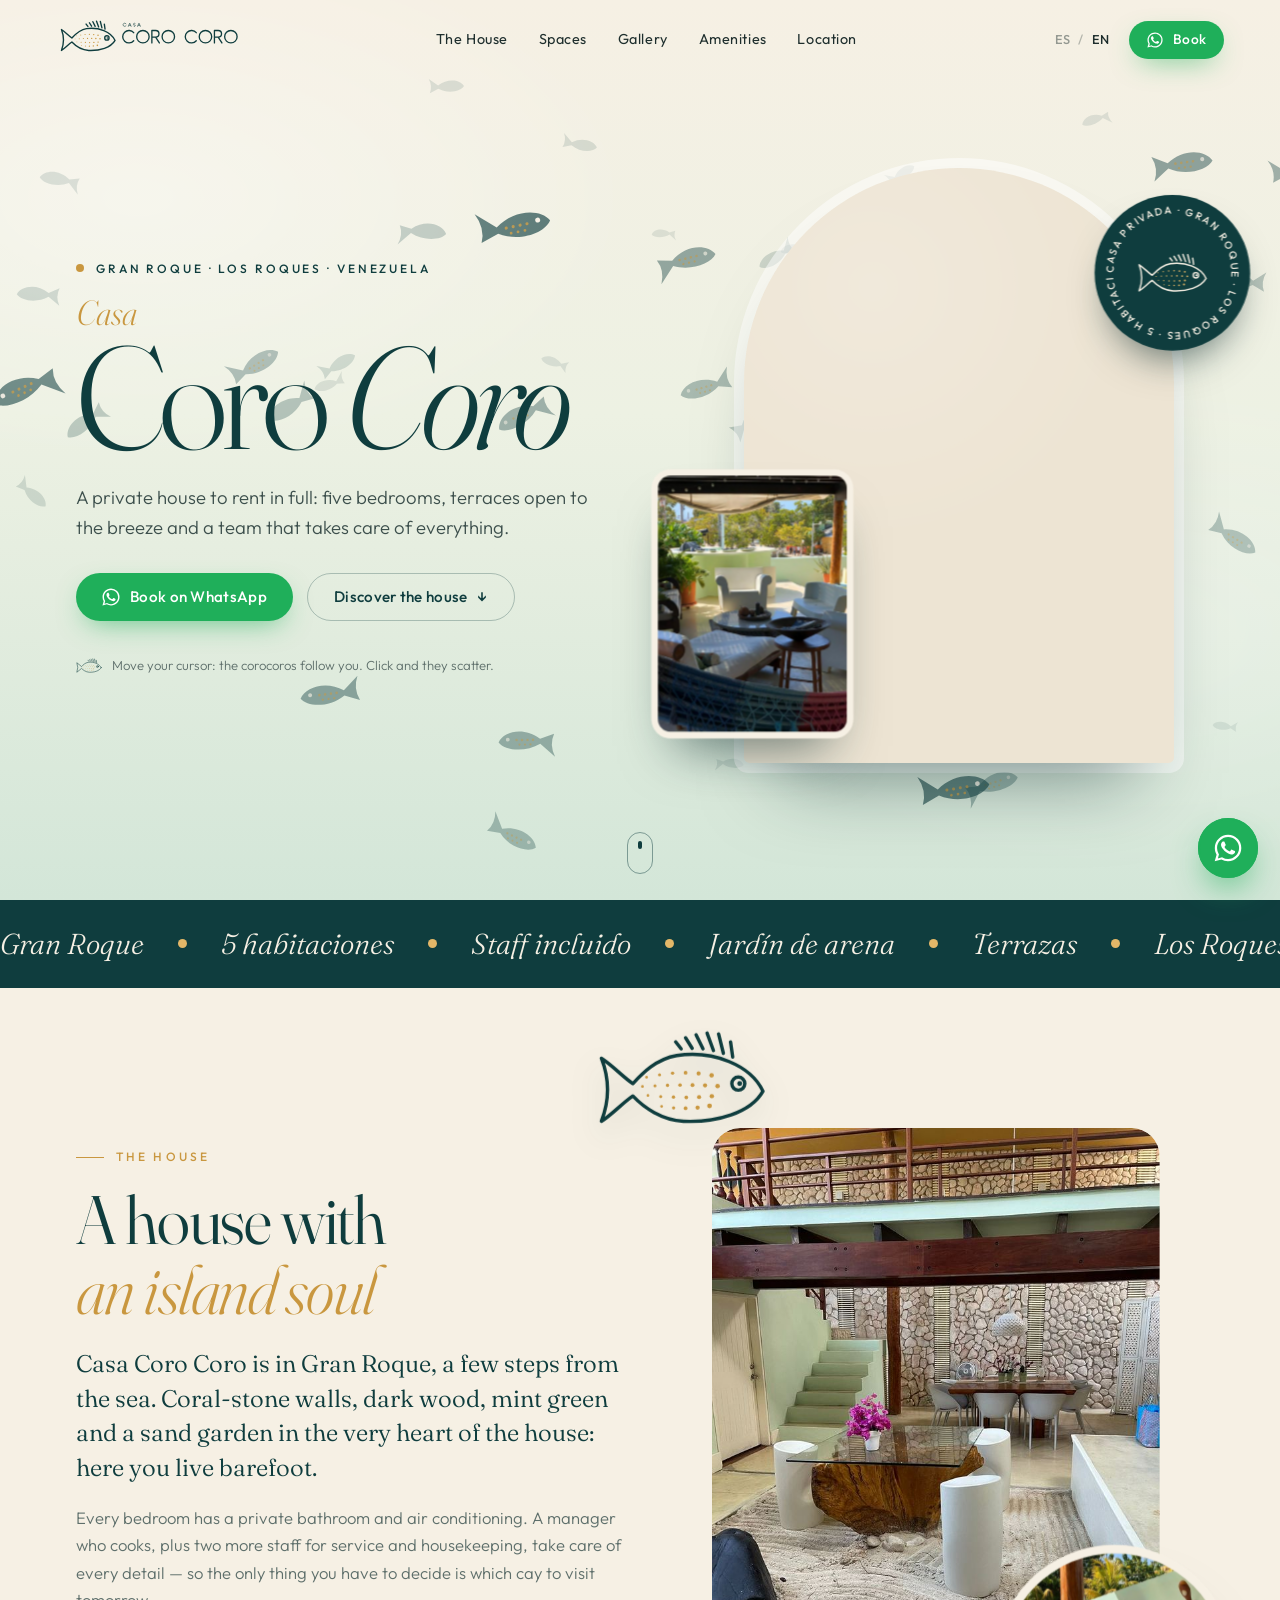
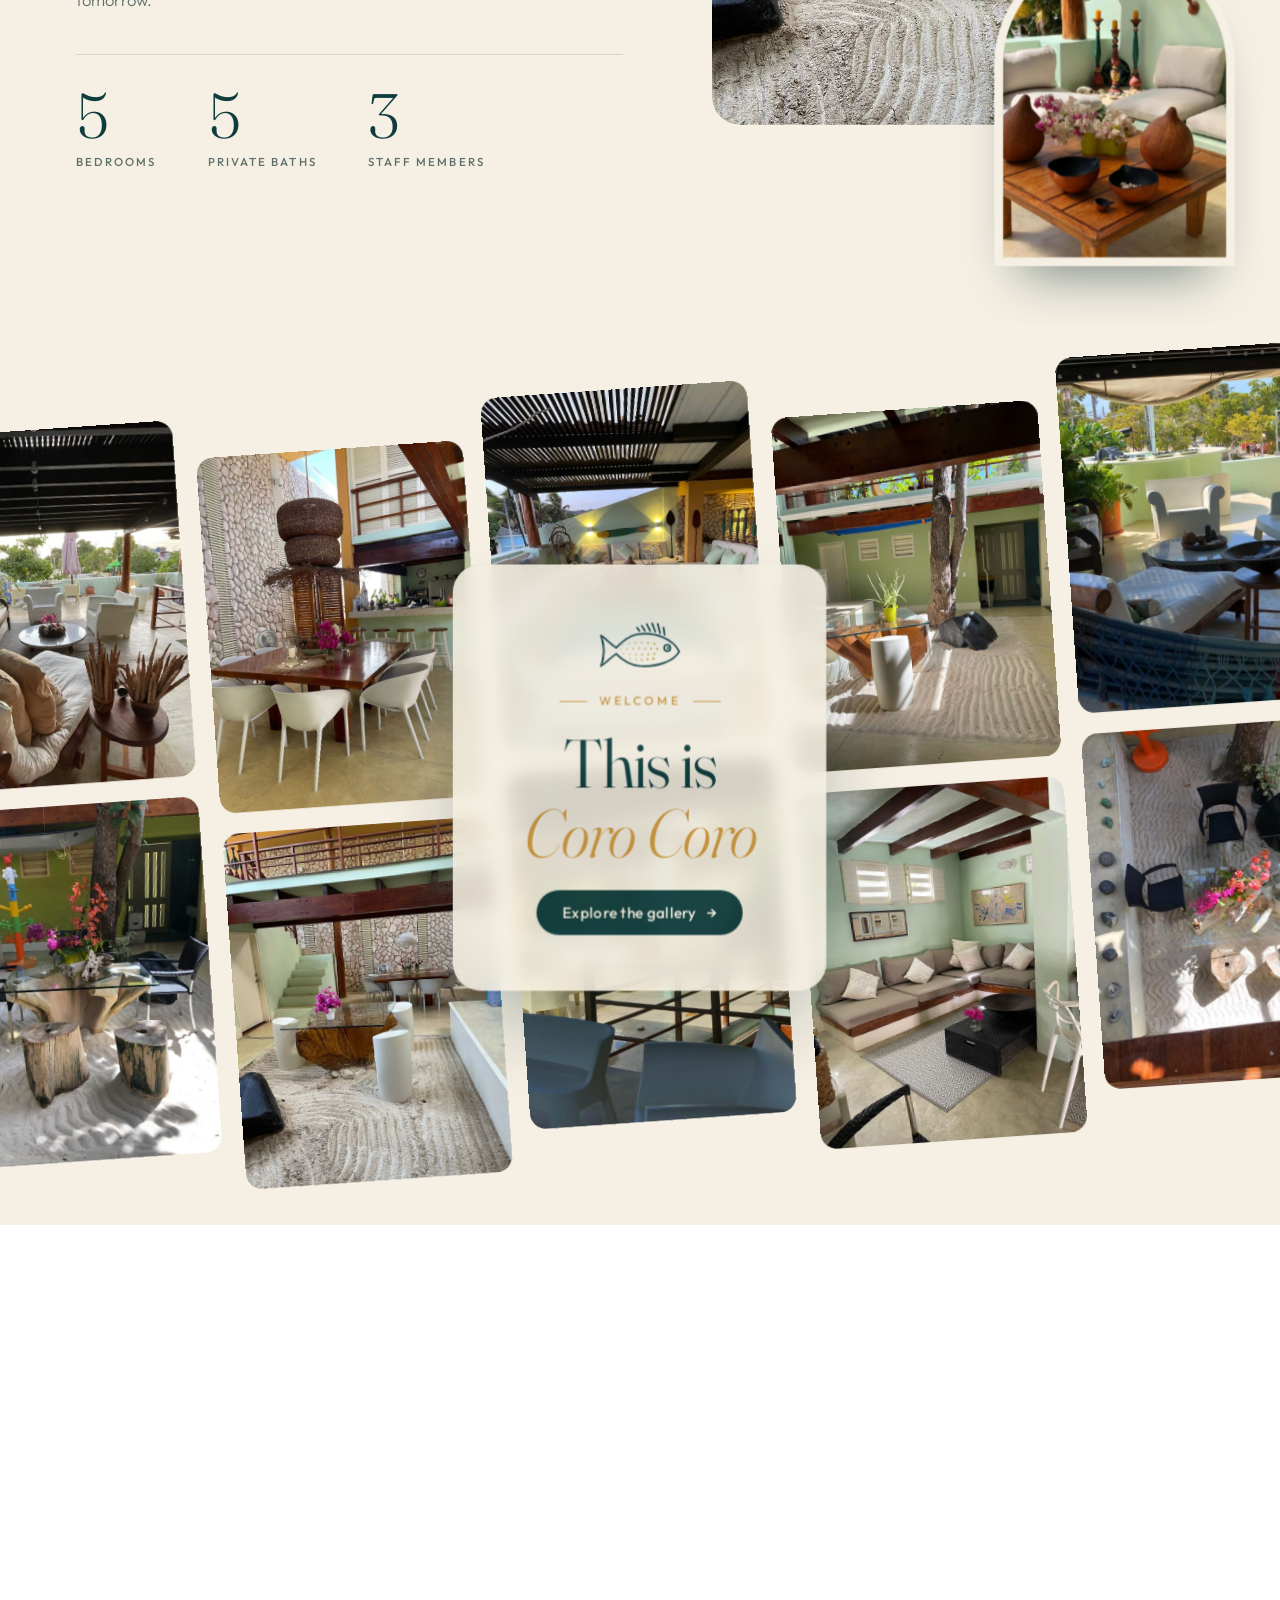
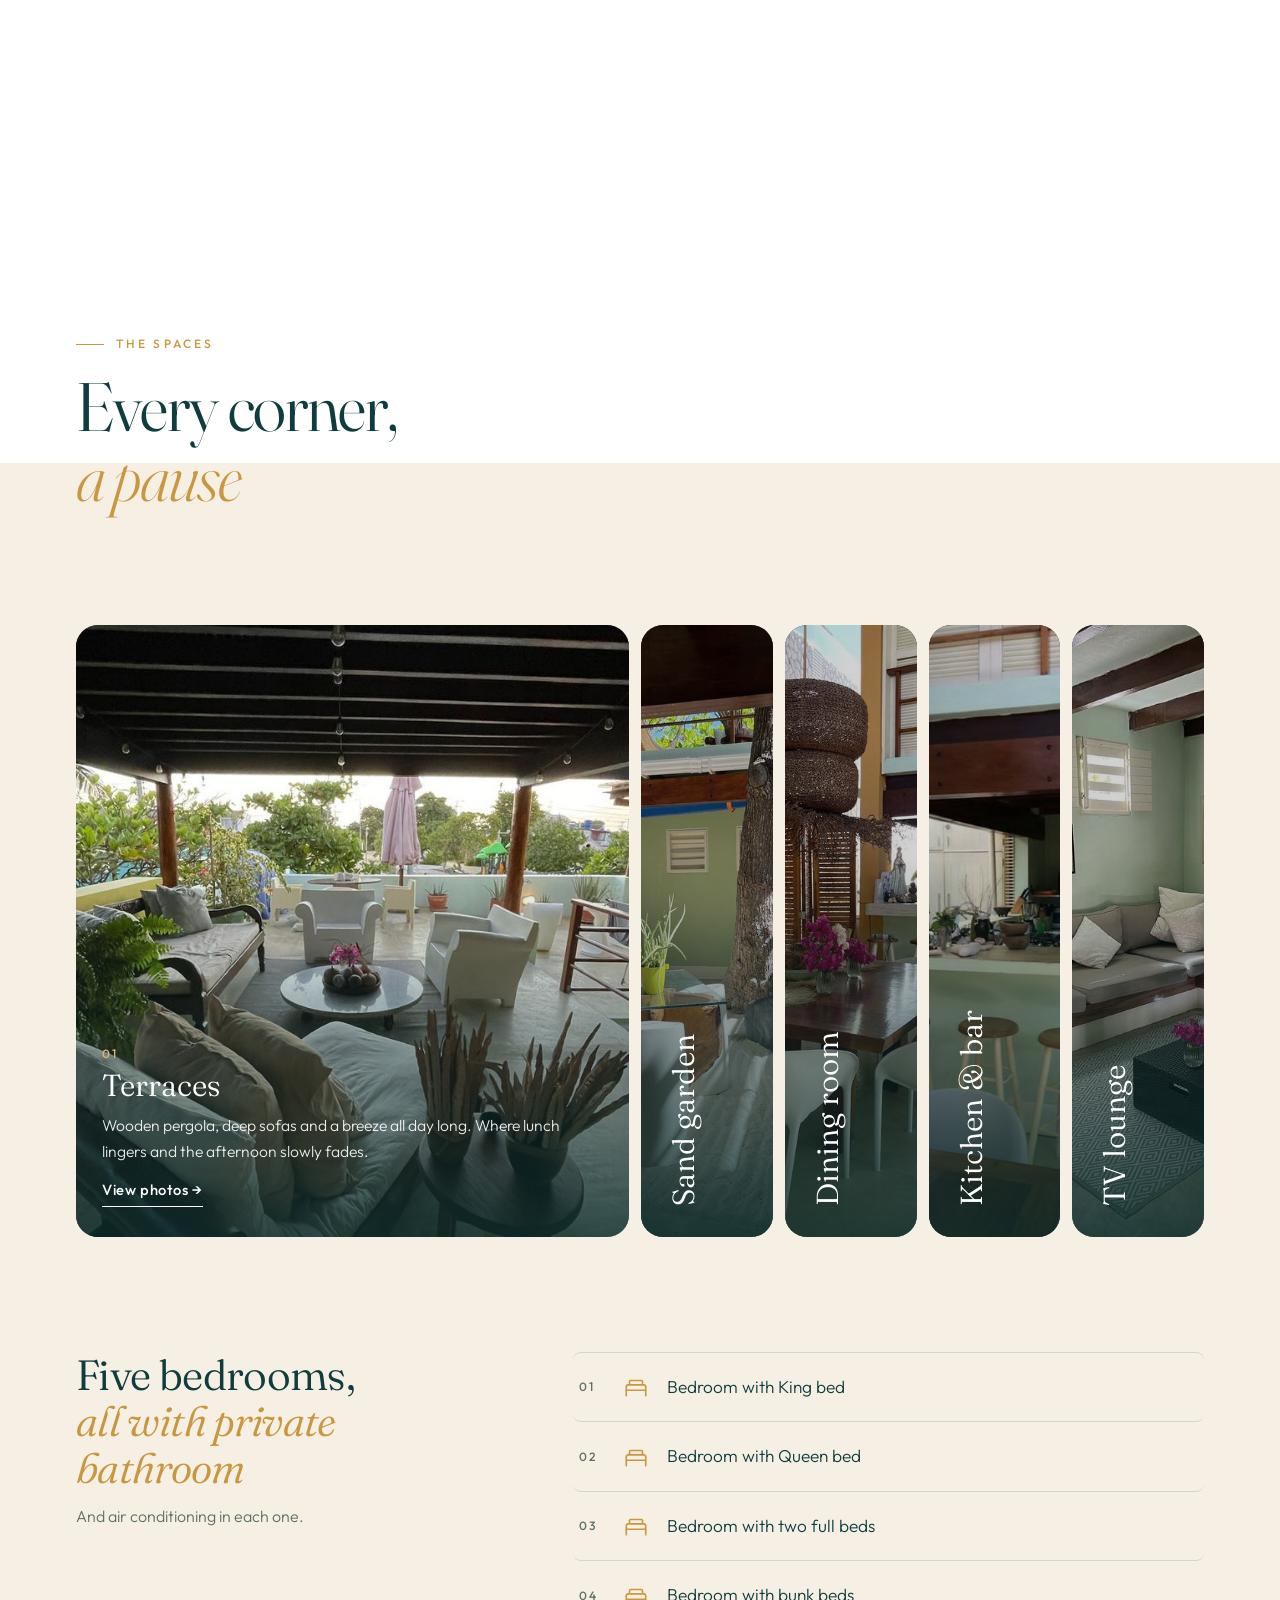
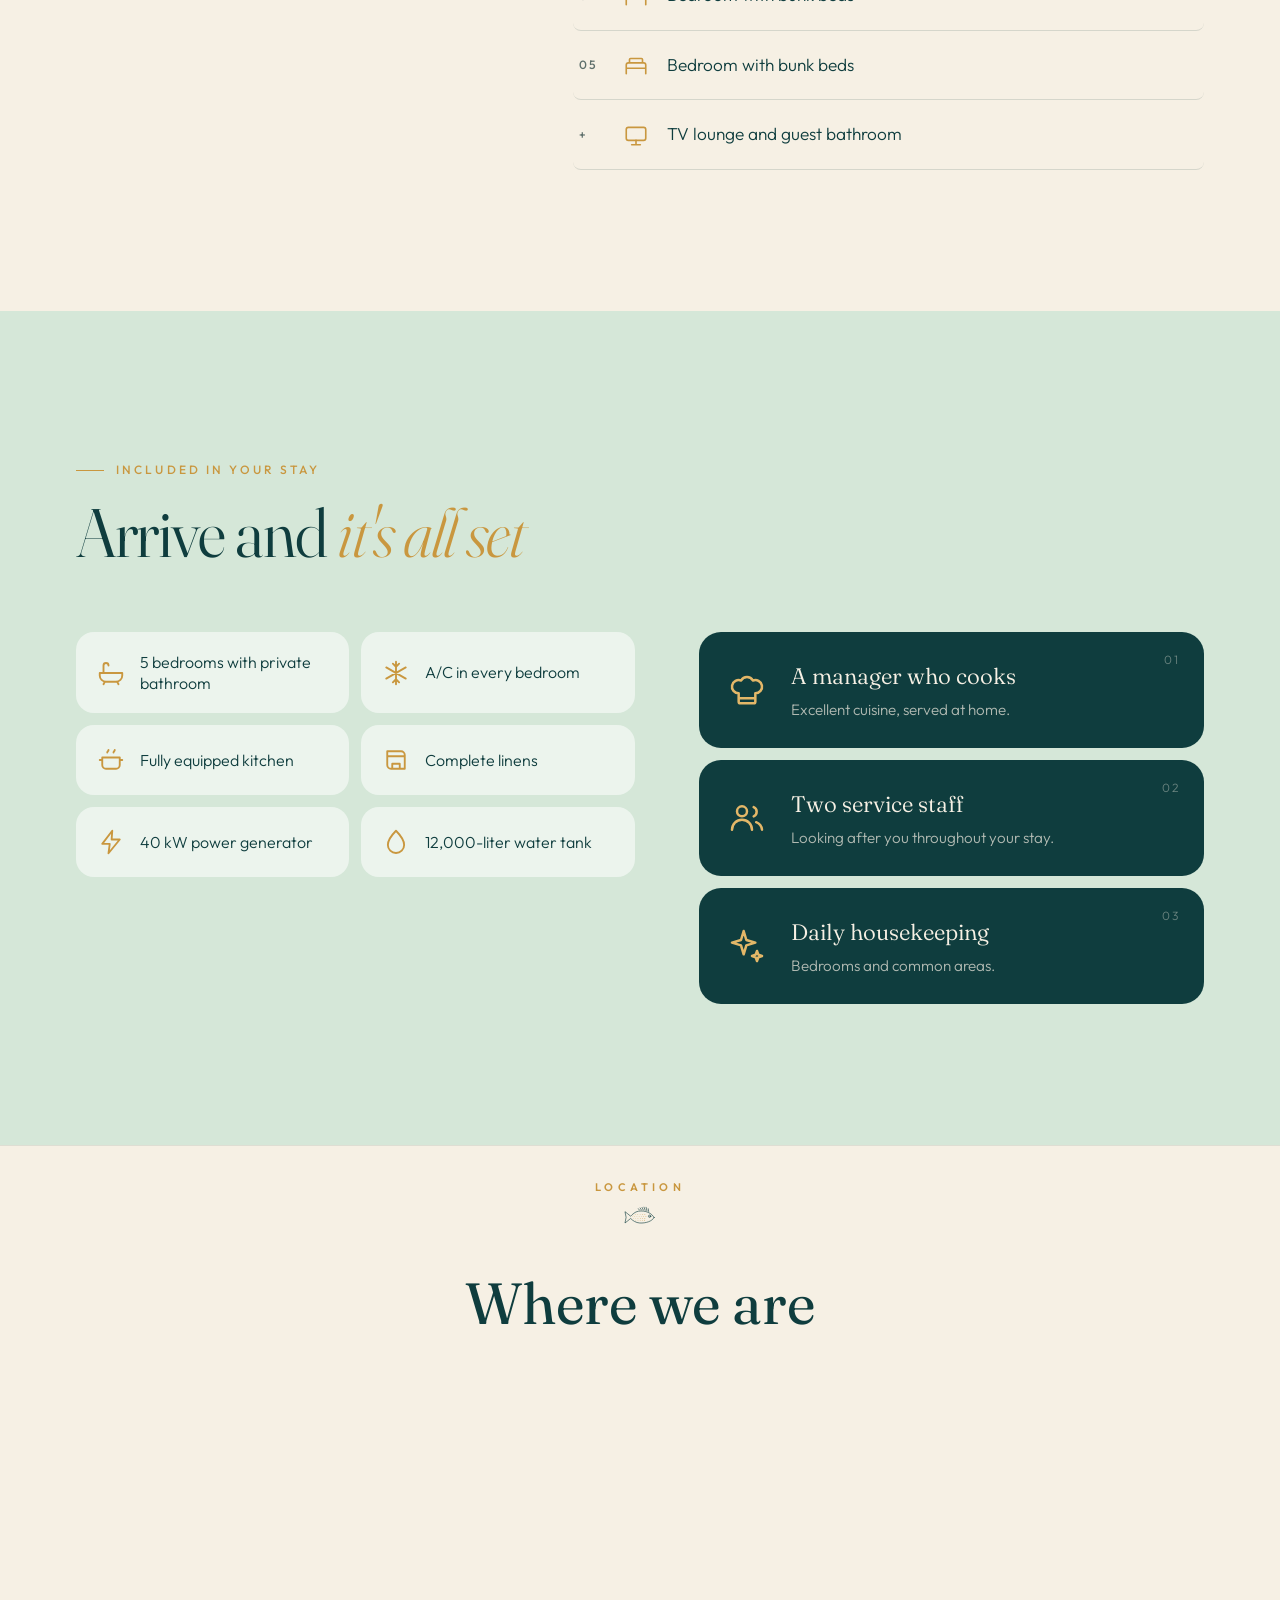
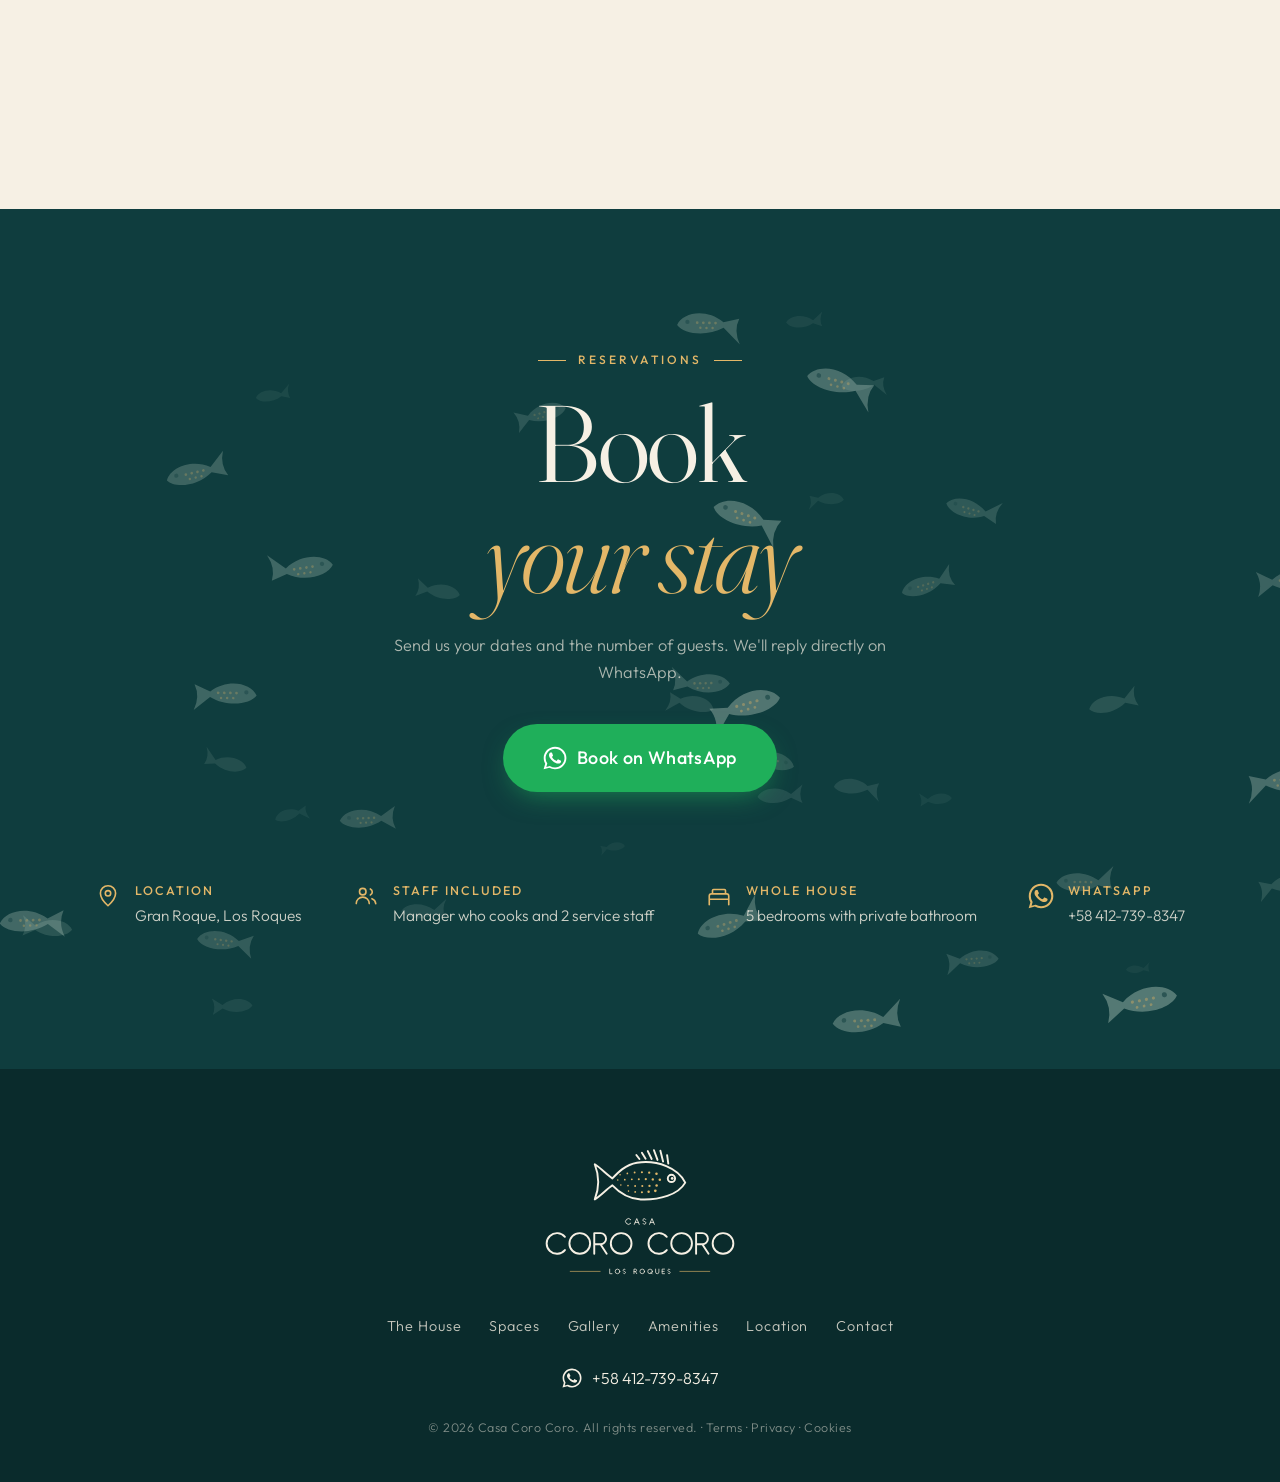
==== commit d355d9de: "Pez sobre fondo blanco con cruce pulido, sin carrusel, mapa con las medidas de Casa Panza Co-Authore" ====
--- a/index.html
+++ b/index.html
@@ -24,7 +24,7 @@
 <link rel="preconnect" href="https://fonts.gstatic.com" crossorigin>
 <link href="https://fonts.googleapis.com/css2?family=Fraunces:ital,opsz,wght@0,9..144,300..600;1,9..144,300..600&family=Outfit:wght@300;400;500;600&display=swap" rel="stylesheet">
 <link rel="preload" as="image" href="img/casa/portada.jpg" fetchpriority="high">
-<link rel="stylesheet" href="css/styles.css?v=1">
+<link rel="stylesheet" href="css/styles.css?v=2">
 
 <script type="application/ld+json">
 {
@@ -83,7 +83,7 @@
   <nav class="nav-links" aria-label="Navegación principal">
     <a href="#sobre" data-es="La Casa" data-en="The House">La Casa</a>
     <a href="#espacios" data-es="Espacios" data-en="Spaces">Espacios</a>
-    <a href="#galeria" data-es="Galería" data-en="Gallery">Galería</a>
+    <a href="galeria.html" data-es="Galería" data-en="Gallery">Galería</a>
     <a href="#comodidades" data-es="Comodidades" data-en="Amenities">Comodidades</a>
     <a href="#ubicacion" data-es="Ubicación" data-en="Location">Ubicación</a>
   </nav>
@@ -101,7 +101,7 @@
 <div id="mmenu" class="mmenu" aria-hidden="true">
   <a href="#sobre" data-es="La Casa" data-en="The House">La Casa</a>
   <a href="#espacios" data-es="Espacios" data-en="Spaces">Espacios</a>
-  <a href="#galeria" data-es="Galería" data-en="Gallery">Galería</a>
+  <a href="galeria.html" data-es="Galería" data-en="Gallery">Galería</a>
   <a href="#comodidades" data-es="Comodidades" data-en="Amenities">Comodidades</a>
   <a href="#ubicacion" data-es="Ubicación" data-en="Location">Ubicación</a>
   <a class="btn btn-wa" data-wa target="_blank" rel="noopener noreferrer"><svg width="18" height="18"><use href="#i-wa"/></svg><span data-es="Reservar por WhatsApp" data-en="Book on WhatsApp">Reservar por WhatsApp</span></a>
@@ -197,7 +197,7 @@
 <section id="pez" class="eye-pin" aria-label="El pez que da nombre a la casa">
   <div class="eye-stage">
     <div class="eye-fish" aria-hidden="true">
-      <img src="img/pez/coro-1600.jpg" srcset="img/pez/coro-1600.jpg 1600w, img/pez/coro-3200.jpg 3200w" sizes="(max-width: 900px) 240vw, 140vw" alt="" decoding="async" loading="lazy">
+      <img src="img/pez/coro-blanco-1600.webp" srcset="img/pez/coro-blanco-1600.webp 1600w, img/pez/coro-blanco-3200.webp 3200w" sizes="(max-width: 900px) 240vw, 140vw" alt="" decoding="async" loading="lazy">
     </div>
     <div class="eye-macro" aria-hidden="true">
       <img src="img/pez/ojo-900.jpg" srcset="img/pez/ojo-900.jpg 900w, img/pez/ojo-1800.jpg 1800w" sizes="100vw" alt="" decoding="async" loading="lazy">
@@ -311,25 +311,6 @@
         <li class="room room-x rv"><span class="room-n">+</span><svg><use href="#i-tv"/></svg><span data-es="Sala de TV y baño de visitas" data-en="TV lounge and guest bathroom">Sala de TV y baño de visitas</span></li>
       </ul>
     </div>
-  </div>
-</section>
-
-<!-- ═════════ GALERÍA 3D ═════════ -->
-<section id="galeria" class="sec sec-ink ring-sec">
-  <div class="wrap sec-hd sec-hd-c">
-    <p class="s-label rv" data-es="Galería" data-en="Gallery">Galería</p>
-    <h2 class="s-title rv" data-html data-es="Dale una <em>vuelta</em> a la casa" data-en="Take a <em>spin</em> around the house">Dale una <em>vuelta</em> a la casa</h2>
-    <p class="s-sub rv" data-es="Arrastra para girar. Toca una foto para verla en grande." data-en="Drag to spin. Tap a photo to see it larger.">Arrastra para girar. Toca una foto para verla en grande.</p>
-  </div>
-  <div class="ring-scene" id="ring-scene" aria-label="Carrusel de fotos">
-    <div class="ring" id="ring"></div>
-  </div>
-  <div class="ring-foot">
-    <div class="ring-ctrl">
-      <button id="ring-prev" aria-label="Anterior">←</button>
-      <button id="ring-next" aria-label="Siguiente">→</button>
-    </div>
-    <a href="galeria.html" class="btn btn-sand"><span data-es="Ver la galería completa" data-en="See the full gallery">Ver la galería completa</span><span class="arr" aria-hidden="true">→</span></a>
   </div>
 </section>
 
@@ -370,23 +351,17 @@
   </div>
 </section>
 
-<!-- ═════════ UBICACIÓN ═════════ -->
-<section id="ubicacion" class="sec">
-  <div class="wrap loc">
-    <div class="loc-text">
-      <p class="s-label rv" data-es="Ubicación" data-en="Location">Ubicación</p>
-      <h2 class="s-title rv" data-html data-es="Dónde <em>estamos</em>" data-en="Where <em>we are</em>">Dónde <em>estamos</em></h2>
-      <p class="body rv" data-es="En Gran Roque, la isla principal del Parque Nacional Archipiélago Los Roques, en el Caribe venezolano. Desde aquí salen las lanchas hacia los cayos." data-en="In Gran Roque, the main island of the Archipiélago Los Roques National Park, in the Venezuelan Caribbean. Boats to the cays leave from here.">En Gran Roque, la isla principal del Parque Nacional Archipiélago Los Roques, en el Caribe venezolano. Desde aquí salen las lanchas hacia los cayos.</p>
-      <ul class="loc-list rv">
-        <li><svg><use href="#i-pin"/></svg><span>Gran Roque, Los Roques, Venezuela</span></li>
-        <li><svg><use href="#i-plane"/></svg><span data-es="Se llega en avioneta desde Caracas (Maiquetía)" data-en="Reached by small plane from Caracas (Maiquetía)">Se llega en avioneta desde Caracas (Maiquetía)</span></li>
-      </ul>
-      <a class="btn btn-ink rv" href="https://maps.app.goo.gl/eSvo7J86vBRAjHx67" target="_blank" rel="noopener noreferrer"><svg width="18" height="18"><use href="#i-pin"/></svg><span data-es="Abrir en Google Maps" data-en="Open in Google Maps">Abrir en Google Maps</span></a>
-    </div>
-    <div class="map-frame rv-img">
-      <iframe src="https://maps.google.com/maps?q=11.9457835,-66.6753867&z=18&output=embed" loading="lazy" referrerpolicy="no-referrer-when-downgrade" allowfullscreen title="Casa Coro Coro — Gran Roque, Los Roques, Venezuela"></iframe>
-      <span class="map-tag"><svg viewBox="-126 -92 252 146" width="30" aria-hidden="true"><use href="#i-fish" x="-126" y="-92" width="252" height="146"/></svg>Casa Coro Coro</span>
-    </div>
+<!-- ═════════ UBICACIÓN (misma estructura y medidas que Casa Panza) ═════════ -->
+<section id="ubicacion" class="mapa">
+  <div class="mapa-wrap">
+    <div class="mapa-hd rv">
+      <p class="mapa-label" data-es="Ubicación" data-en="Location">Ubicación</p>
+      <div class="mapa-divider" aria-hidden="true"><svg viewBox="-126 -92 252 146"><use href="#i-fish" x="-126" y="-92" width="252" height="146"/></svg></div>
+      <h2 class="mapa-title" data-es="Dónde estamos" data-en="Where we are">Dónde estamos</h2>
+    </div>
+  </div>
+  <div class="mapa-frame">
+    <iframe src="https://maps.google.com/maps?q=11.9457835,-66.6753867&z=18&output=embed" width="100%" height="460" style="border:0;display:block;" allowfullscreen loading="lazy" referrerpolicy="no-referrer-when-downgrade" title="Casa Coro Coro — Gran Roque, Los Roques, Venezuela"></iframe>
   </div>
 </section>
 
@@ -443,7 +418,7 @@
 
 <div class="cursor" aria-hidden="true"></div>
 
-<script src="js/fotos.js?v=1"></script>
-<script src="js/main.js?v=1"></script>
+<script src="js/fotos.js?v=2"></script>
+<script src="js/main.js?v=2"></script>
 </body>
 </html>
--- a/css/styles.css
+++ b/css/styles.css
@@ -171,20 +171,20 @@
 .about-fish { position: absolute; left: -17%; top: -9%; width: 34%; color: var(--ink); overflow: visible; animation: bob 4s ease-in-out infinite; filter: drop-shadow(0 12px 14px rgba(10, 43, 44, .18)); }
 
 /* ── el pez: zoom a través del ojo ── */
-.eye-pin { position: relative; height: 340vh; background: #030708; }
-.eye-stage { position: sticky; top: 0; height: 100vh; height: 100svh; overflow: hidden; background: radial-gradient(70% 60% at 50% 50%, #0b1c1f 0%, #030708 75%); color: var(--sand); }
-.eye-fish { position: absolute; left: 50%; top: 52%; width: min(66vw, 940px); aspect-ratio: 1.7917; transform: translate(-50%, -50%); transform-origin: 17.75% 49.46%; will-change: transform, opacity; mix-blend-mode: screen; }
-.eye-fish img { width: 100%; height: 100%; filter: contrast(1.1) brightness(.96); -webkit-mask-image: radial-gradient(ellipse 50% 50% at center, #000 88%, transparent 100%); mask-image: radial-gradient(ellipse 50% 50% at center, #000 88%, transparent 100%); }
-.eye-macro { position: absolute; left: 50%; top: 50%; width: min(78vmin, 640px); aspect-ratio: 1; border-radius: 50%; overflow: hidden; opacity: 0; transform: translate(-50%, -50%); will-change: transform, opacity; -webkit-mask-image: radial-gradient(circle, #000 60%, transparent 71%); mask-image: radial-gradient(circle, #000 60%, transparent 71%); }
+.eye-pin { position: relative; height: 340vh; background: #fff; }
+.eye-stage { position: sticky; top: 0; height: 100vh; height: 100svh; overflow: hidden; background: radial-gradient(70% 60% at 50% 50%, #fff 0%, #fff 55%, #F3EEE4 100%); color: var(--ink); }
+.eye-fish { position: absolute; left: 50%; top: 52%; width: min(66vw, 940px); aspect-ratio: 1.7917; transform: translate(-50%, -50%); transform-origin: 17.75% 49.46%; will-change: transform, opacity; }
+.eye-fish img { width: 100%; height: 100%; filter: drop-shadow(0 30px 26px rgba(15, 61, 62, .18)); }
+.eye-macro { position: absolute; left: 50%; top: 50%; width: min(78vmin, 640px); aspect-ratio: 1; border-radius: 50%; overflow: hidden; opacity: 0; transform: translate(-50%, -50%); will-change: transform, opacity; -webkit-mask-image: radial-gradient(circle, #000 40%, transparent 63%); mask-image: radial-gradient(circle, #000 40%, transparent 63%); }
 .eye-macro img { width: 100%; height: 100%; object-fit: cover; }
 .eye-copy { position: absolute; left: 0; right: 0; top: 13vh; text-align: center; padding: 0 var(--gut); z-index: 3; will-change: opacity, transform; }
-.eye-copy .s-label { color: var(--gold-2); }
+.eye-copy .s-label { color: var(--gold); }
 .eye-copy .s-label::after { content: ''; width: 28px; height: 1px; background: currentColor; }
-.eye-title { font-family: var(--font-d); font-weight: 300; font-size: clamp(3.2rem, 1.6rem + 6vw, 6.4rem); line-height: 1; letter-spacing: -.035em; margin: 12px 0 0; font-variation-settings: 'opsz' 144; }
-.eye-title em { color: var(--gold-2); }
-.eye-sub { position: absolute; left: 50%; top: calc(81vh - 13vh); transform: translateX(-50%); width: min(88vw, 520px); color: rgba(246, 240, 228, .72); font-size: 1rem; }
-.eye-scroll { position: absolute; left: 50%; top: calc(92vh - 13vh); transform: translateX(-50%); display: inline-flex; align-items: center; gap: 10px; font-size: 11px; letter-spacing: .22em; text-transform: uppercase; color: rgba(246, 240, 228, .6); white-space: nowrap; }
-.eye-scroll i { width: 1px; height: 26px; background: linear-gradient(var(--gold-2), transparent); animation: cue 2s var(--ease) infinite; }
+.eye-title { font-family: var(--font-d); font-weight: 300; font-size: clamp(3.2rem, 1.6rem + 6vw, 6.4rem); line-height: 1; letter-spacing: -.035em; margin: 12px 0 0; font-variation-settings: 'opsz' 144; color: var(--ink); }
+.eye-title em { color: var(--gold); }
+.eye-sub { position: absolute; left: 50%; top: calc(81vh - 13vh); transform: translateX(-50%); width: min(88vw, 520px); color: var(--muted); font-size: 1rem; }
+.eye-scroll { position: absolute; left: 50%; top: calc(92vh - 13vh); transform: translateX(-50%); display: inline-flex; align-items: center; gap: 10px; font-size: 11px; letter-spacing: .22em; text-transform: uppercase; color: var(--muted); white-space: nowrap; }
+.eye-scroll i { width: 1px; height: 26px; background: linear-gradient(var(--gold), transparent); animation: cue 2s var(--ease) infinite; }
 .eye-dest { position: absolute; inset: 0; z-index: 4; background: var(--sand); clip-path: circle(0px at 50% 50%); will-change: clip-path; display: grid; place-items: center; overflow: hidden; visibility: hidden; }
 .dest-cols { position: absolute; inset: -12% -4%; display: grid; grid-template-columns: repeat(5, 1fr); gap: clamp(10px, 1.6vw, 22px); align-items: center; transform: rotate(-4deg); }
 .dest-col { display: grid; gap: clamp(10px, 1.6vw, 22px); transform: translateY(calc(var(--s) * var(--shift, 0px))); will-change: transform; }
@@ -221,19 +221,6 @@
 .room svg { width: 26px; height: 26px; color: var(--gold); flex: none; }
 .room-n { font-size: 12px; letter-spacing: .16em; color: var(--muted); width: 26px; font-weight: 500; }
 
-/* ── galería: anillo 3D ── */
-.ring-sec { overflow: hidden; }
-.ring-scene { position: relative; height: clamp(330px, 44vw, 500px); perspective: 1500px; perspective-origin: 50% 46%; cursor: grab; touch-action: pan-y; user-select: none; -webkit-user-select: none; }
-.ring-scene.drag { cursor: grabbing; }
-.ring { position: absolute; left: 50%; top: 50%; width: 0; height: 0; transform-style: preserve-3d; will-change: transform; }
-.ring-item { position: absolute; left: calc(var(--w) / -2); top: calc(var(--w) * 4 / 3 / -2); width: var(--w); aspect-ratio: 3 / 4; border-radius: 16px; overflow: hidden; backface-visibility: hidden; -webkit-backface-visibility: hidden; background: var(--ink-2); box-shadow: 0 30px 50px -30px rgba(0, 0, 0, .8); }
-.ring-item img { width: 100%; height: 100%; object-fit: cover; pointer-events: none; -webkit-user-drag: none; }
-.ring-item::after { content: ''; position: absolute; inset: 0; background: var(--ink-2); opacity: var(--dim, 0); pointer-events: none; }
-.ring-foot { display: flex; align-items: center; justify-content: center; gap: 22px; flex-wrap: wrap; margin-top: 28px; padding: 0 var(--gut); }
-.ring-ctrl { display: flex; gap: 10px; }
-.ring-ctrl button { width: 50px; height: 50px; border-radius: 50%; border: 1px solid rgba(246, 240, 228, .35); font-size: 1.1rem; transition: background .3s, color .3s, transform .4s var(--ease); }
-.ring-ctrl button:hover { background: var(--sand); color: var(--ink); transform: scale(1.08); }
-
 /* ── comodidades ── */
 .com { display: grid; grid-template-columns: 1.05fr .95fr; gap: clamp(30px, 5vw, 70px); align-items: start; }
 .com-grid { display: grid; grid-template-columns: 1fr 1fr; gap: 12px; }
@@ -248,14 +235,19 @@
 .staff-card strong { font-family: var(--font-d); font-weight: 340; font-size: 1.4rem; }
 .staff-card span:last-child { color: rgba(246, 240, 228, .7); font-size: .95rem; }
 
-/* ── ubicación ── */
-.loc { display: grid; grid-template-columns: .82fr 1.18fr; gap: clamp(34px, 6vw, 90px); align-items: center; }
-.loc-list { display: grid; gap: 14px; margin: 26px 0 32px; }
-.loc-list li { display: flex; align-items: center; gap: 14px; color: var(--ink); }
-.loc-list svg { width: 24px; height: 24px; color: var(--gold); flex: none; }
-.map-frame { position: relative; border-radius: 28px; overflow: hidden; aspect-ratio: 5 / 4; box-shadow: 0 50px 80px -44px rgba(10, 43, 44, .5); background: var(--mint); }
-.map-frame iframe { width: 100%; height: 100%; border: 0; display: block; }
-.map-tag { position: absolute; left: 18px; bottom: 18px; display: inline-flex; align-items: center; gap: 10px; background: var(--sand); color: var(--ink); padding: 10px 18px 10px 14px; border-radius: 999px; font-weight: 500; font-size: .9rem; box-shadow: 0 12px 24px -12px rgba(10, 43, 44, .5); pointer-events: none; }
+/* ── ubicación: mismas medidas que la sección de mapa de Casa Panza ── */
+.mapa { padding: 32px 0 0; background: var(--sand); border-top: 1px solid rgba(15, 61, 62, .1); scroll-margin-top: 64px; }
+.mapa-wrap { max-width: 1300px; margin: 0 auto; padding: 0 56px; }
+.mapa-hd { text-align: center; margin-bottom: 11px; }
+.mapa-label { font-size: 11px; font-weight: 600; letter-spacing: .38em; text-transform: uppercase; color: var(--gold); margin-bottom: 10px; }
+.mapa-divider { display: flex; align-items: center; justify-content: center; margin: 0 auto 48px; width: 100%; max-width: 240px; color: var(--ink); }
+.mapa-divider svg { height: 18px; width: auto; display: block; }
+.mapa-title { font-family: var(--font-d); font-size: clamp(38px, 5vw, 58px); font-weight: 400; line-height: 1.08; color: var(--ink); margin-bottom: 15px; }
+.mapa-frame { width: 100%; line-height: 0; }
+.mapa-frame iframe { display: block; width: 100%; height: 460px; border: 0; filter: grayscale(10%) contrast(1.02) brightness(.98); }
+@media (max-width: 1100px) { .mapa-wrap { padding: 0 36px; } }
+@media (max-width: 768px) { .mapa-wrap { padding: 0 20px; } .mapa-title { font-size: 30px; } .mapa-frame iframe { height: 340px; } }
+@media (max-width: 480px) { .mapa-frame iframe { height: 260px; } }
 
 /* ── contacto ── */
 .contact { overflow: hidden; text-align: center; }
@@ -348,7 +340,7 @@
   .hero-visual { width: min(72vw, 340px); order: -1; }
   .ht-big { font-size: clamp(3.9rem, 20vw, 7rem); }
   .scroll-cue { display: none; }
-  .about, .loc, .com, .rooms { grid-template-columns: 1fr; }
+  .about, .com, .rooms { grid-template-columns: 1fr; }
   .about-visual { width: min(80%, 420px); margin: 10px auto 40px; padding: 0; }
   .ph-b { right: -14%; }
   .panels { flex-direction: column; height: auto; }
@@ -365,7 +357,6 @@
   .eye-scroll { top: calc(88vh - 12vh); }
   .dest-cols { grid-template-columns: repeat(3, 1fr); inset: -10% -24%; }
   .dest-col:nth-child(n+4) { display: none; }
-  .map-frame { aspect-ratio: 1 / 1; }
 }
 @media (max-width: 600px) {
   .com-grid { grid-template-columns: 1fr; }
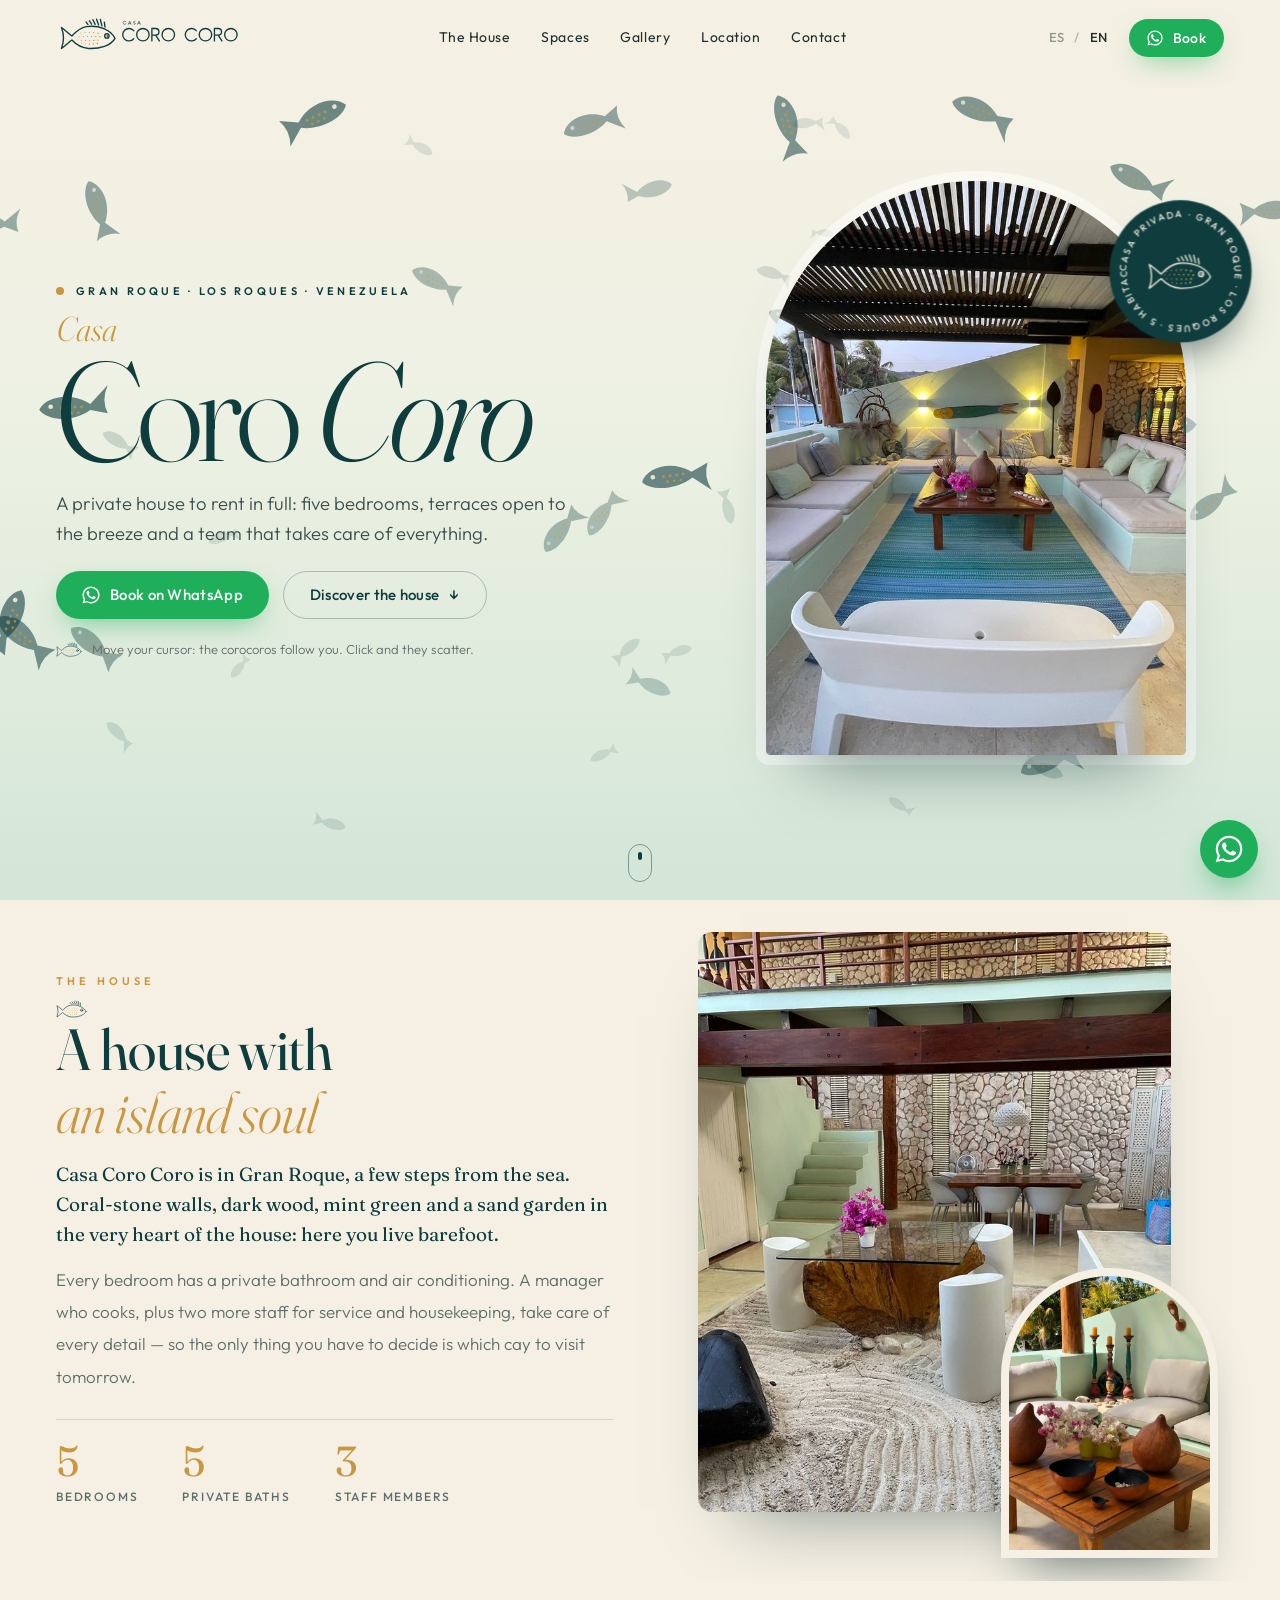
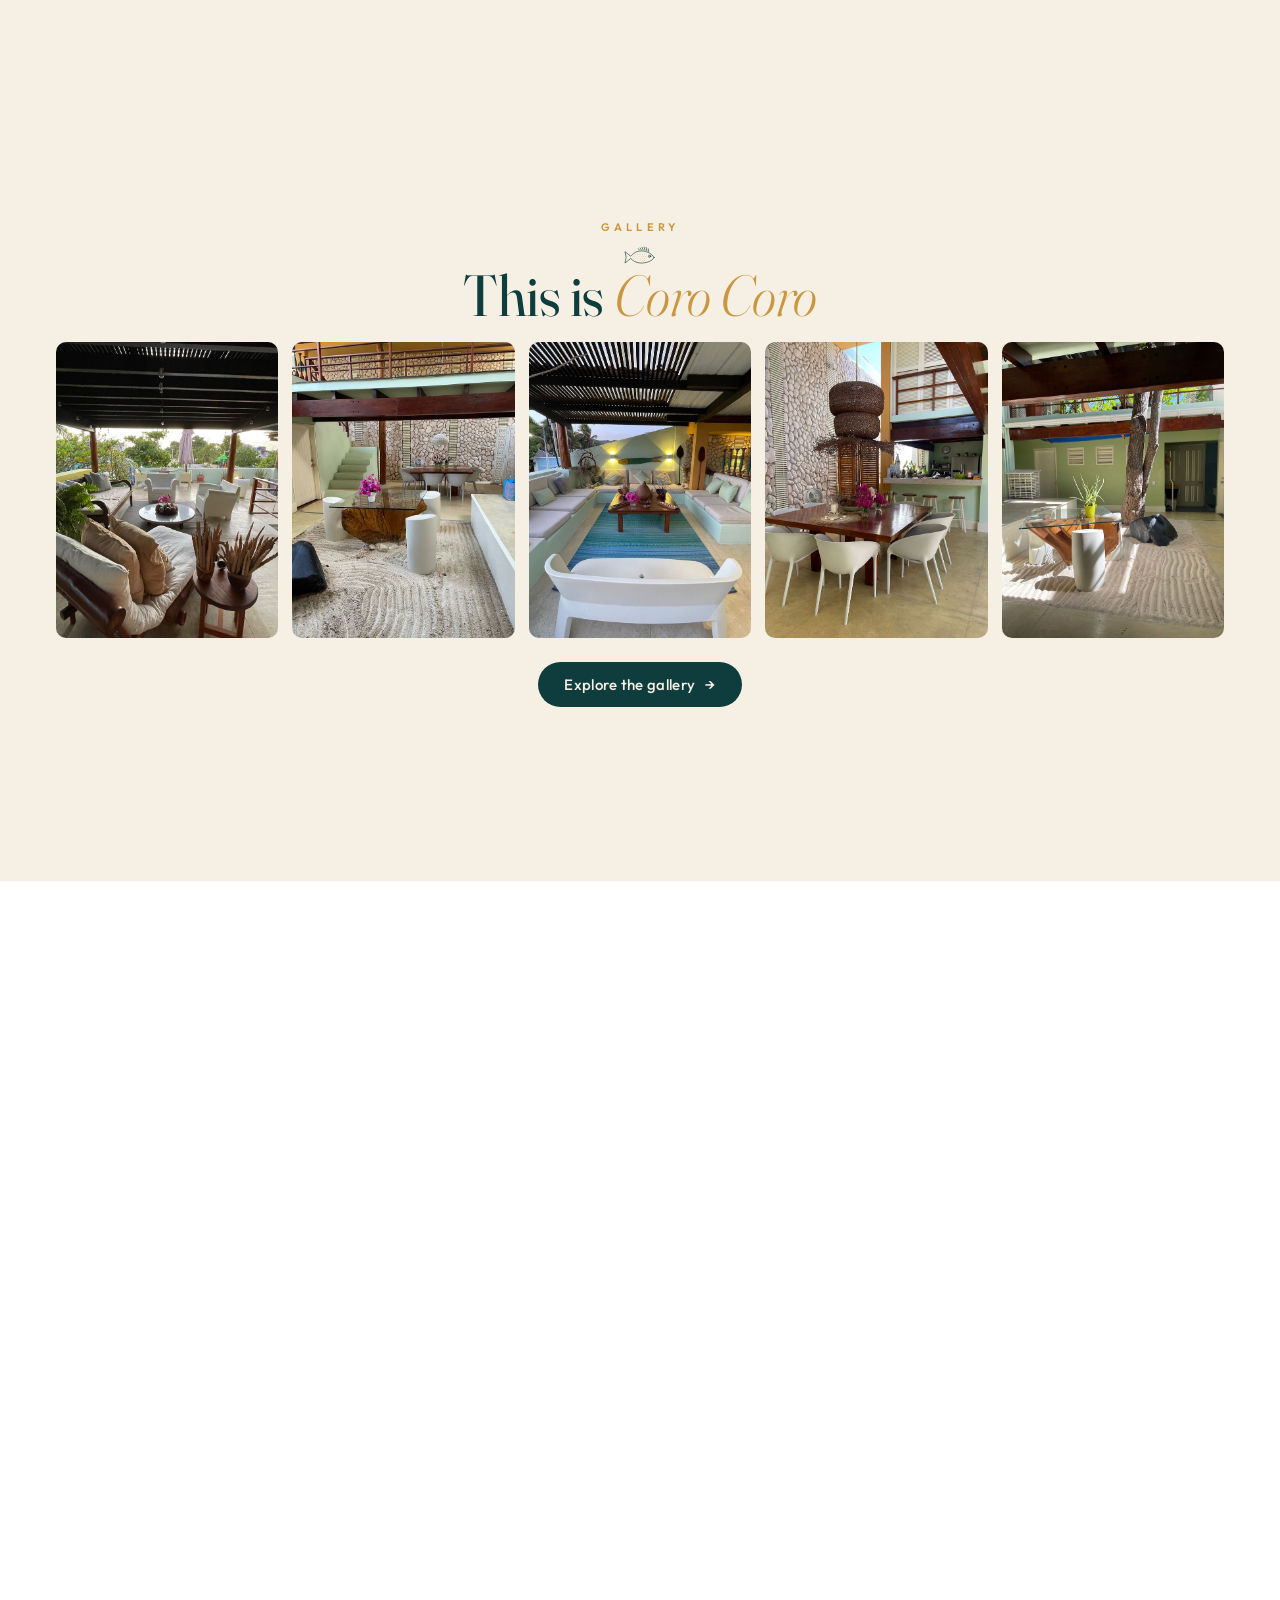
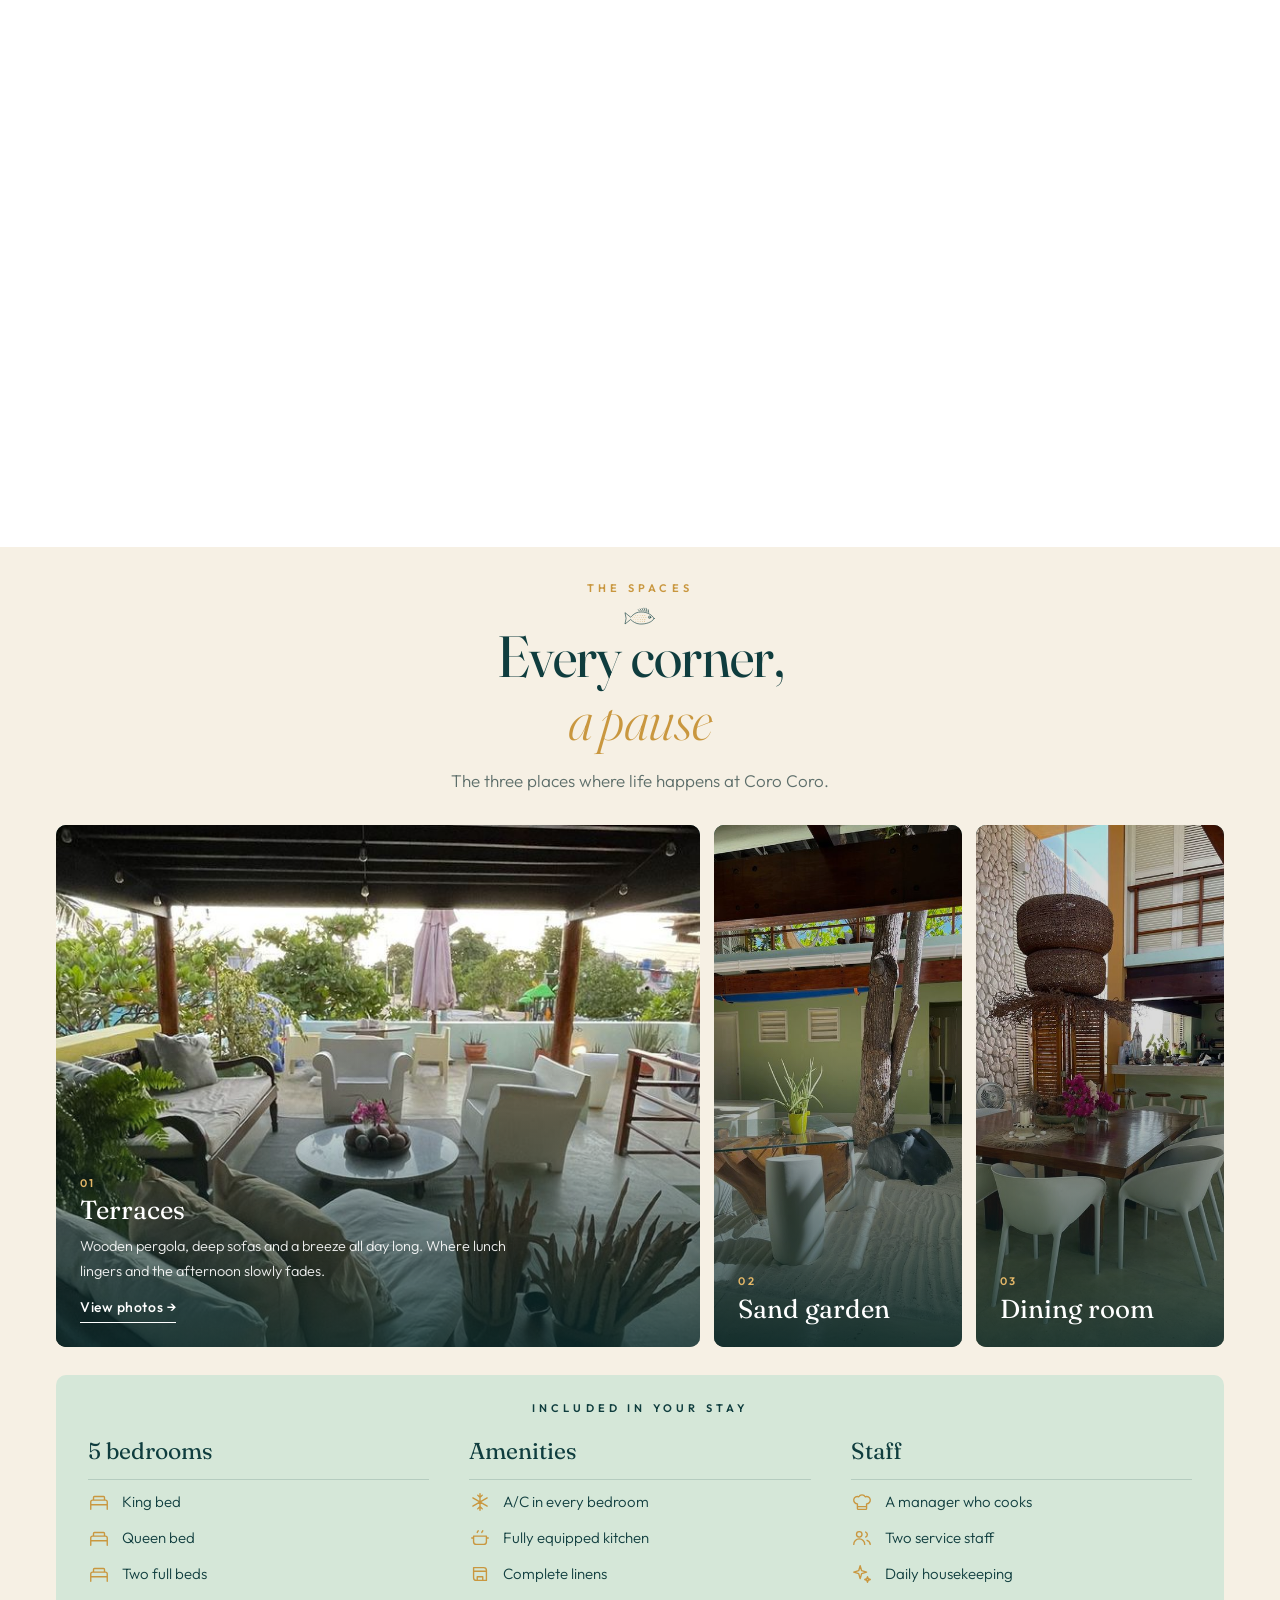
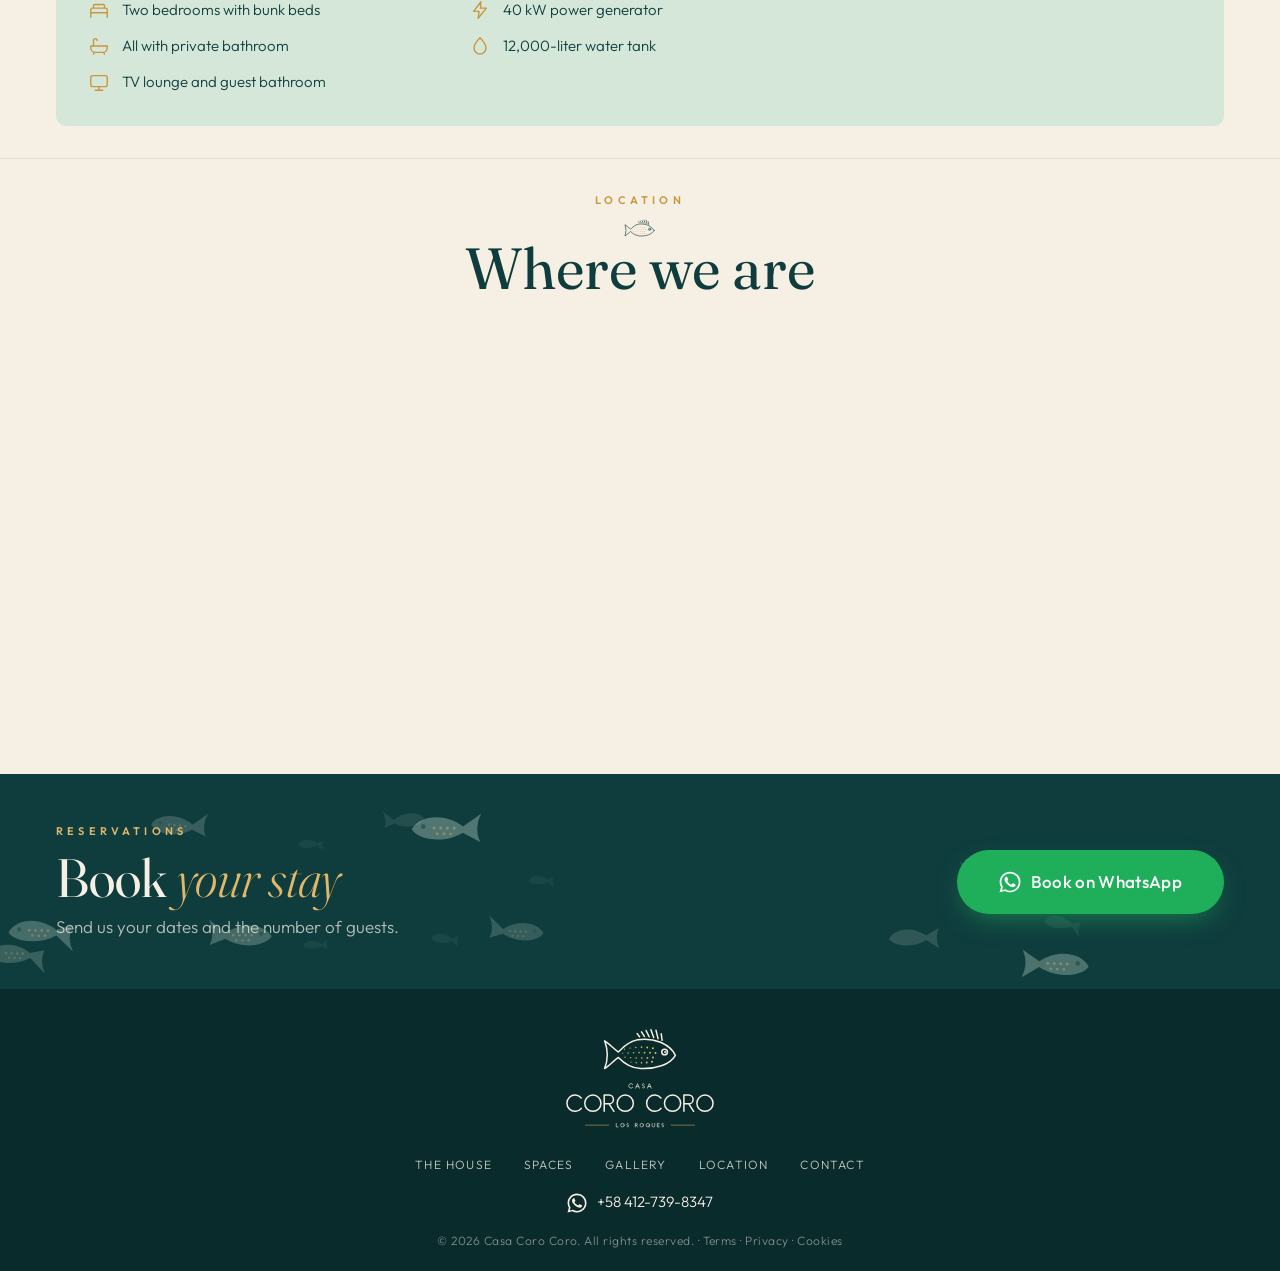
==== commit e8769827: "Rediseño compacto con medidas de Casa Panza: pez en canvas, espacios y comodidades fusionados, galer" ====
--- a/index.html
+++ b/index.html
@@ -23,8 +23,8 @@
 <link rel="preconnect" href="https://fonts.googleapis.com">
 <link rel="preconnect" href="https://fonts.gstatic.com" crossorigin>
 <link href="https://fonts.googleapis.com/css2?family=Fraunces:ital,opsz,wght@0,9..144,300..600;1,9..144,300..600&family=Outfit:wght@300;400;500;600&display=swap" rel="stylesheet">
-<link rel="preload" as="image" href="img/casa/portada.jpg" fetchpriority="high">
-<link rel="stylesheet" href="css/styles.css?v=2">
+<link rel="preload" as="image" href="img/casa/portada.jpg" imagesrcset="img/casa/portada-900.jpg 675w, img/casa/portada.jpg 960w" imagesizes="(max-width: 900px) 78vw, 36vw" fetchpriority="high">
+<link rel="stylesheet" href="css/styles.css?v=7">
 
 <script type="application/ld+json">
 {
@@ -84,8 +84,8 @@
     <a href="#sobre" data-es="La Casa" data-en="The House">La Casa</a>
     <a href="#espacios" data-es="Espacios" data-en="Spaces">Espacios</a>
     <a href="galeria.html" data-es="Galería" data-en="Gallery">Galería</a>
-    <a href="#comodidades" data-es="Comodidades" data-en="Amenities">Comodidades</a>
     <a href="#ubicacion" data-es="Ubicación" data-en="Location">Ubicación</a>
+    <a href="#contacto" data-es="Contacto" data-en="Contact">Contacto</a>
   </nav>
   <div class="nav-right">
     <div class="lang" role="group" aria-label="Idioma / Language">
@@ -102,8 +102,8 @@
   <a href="#sobre" data-es="La Casa" data-en="The House">La Casa</a>
   <a href="#espacios" data-es="Espacios" data-en="Spaces">Espacios</a>
   <a href="galeria.html" data-es="Galería" data-en="Gallery">Galería</a>
-  <a href="#comodidades" data-es="Comodidades" data-en="Amenities">Comodidades</a>
   <a href="#ubicacion" data-es="Ubicación" data-en="Location">Ubicación</a>
+  <a href="#contacto" data-es="Contacto" data-en="Contact">Contacto</a>
   <a class="btn btn-wa" data-wa target="_blank" rel="noopener noreferrer"><svg width="18" height="18"><use href="#i-wa"/></svg><span data-es="Reservar por WhatsApp" data-en="Book on WhatsApp">Reservar por WhatsApp</span></a>
   <div class="lang" role="group" aria-label="Idioma / Language">
     <button data-lang="es" class="active">ES</button><span aria-hidden="true">/</span><button data-lang="en">EN</button>
@@ -138,9 +138,6 @@
           <img src="img/casa/portada.jpg" srcset="img/casa/portada-900.jpg 675w, img/casa/portada.jpg 960w" sizes="(max-width: 900px) 78vw, 36vw" alt="Terraza principal de Casa Coro Coro con sofás blancos y alfombra turquesa" width="960" height="1280" fetchpriority="high" decoding="async">
           <span class="glare" aria-hidden="true"></span>
         </div>
-        <div class="hero-card tilt-layer" style="--z:70px">
-          <img src="img/casa/terraza-lounge-900.jpg" alt="Lounge de la terraza" width="675" height="900" loading="lazy" decoding="async">
-        </div>
         <div class="badge tilt-layer" style="--z:110px" aria-hidden="true">
           <svg viewBox="0 0 200 200" class="badge-ring">
             <defs><path id="badge-path" d="M100,100 m-76,0 a76,76 0 1,1 152,0 a76,76 0 1,1 -152,0"/></defs>
@@ -155,19 +152,12 @@
   <a href="#sobre" class="scroll-cue" aria-label="Bajar"><span></span></a>
 </section>
 
-<!-- CINTA -->
-<div class="marquee" aria-hidden="true">
-  <div class="marquee-track">
-    <span>Gran Roque</span><i></i><span>5 habitaciones</span><i></i><span>Staff incluido</span><i></i><span>Jardín de arena</span><i></i><span>Terrazas</span><i></i><span>Los Roques</span><i></i>
-    <span>Gran Roque</span><i></i><span>5 habitaciones</span><i></i><span>Staff incluido</span><i></i><span>Jardín de arena</span><i></i><span>Terrazas</span><i></i><span>Los Roques</span><i></i>
-  </div>
-</div>
-
 <!-- ═════════ LA CASA ═════════ -->
 <section id="sobre" class="sec">
   <div class="wrap about">
     <div class="about-text">
       <p class="s-label rv" data-es="La casa" data-en="The house">La casa</p>
+      <div class="s-div rv" aria-hidden="true"><svg viewBox="-126 -92 252 146"><use href="#i-fish" x="-126" y="-92" width="252" height="146"/></svg></div>
       <h2 class="s-title rv" data-html data-es="Una casa con<br><em>alma de isla</em>" data-en="A house with<br><em>an island soul</em>">Una casa con<br><em>alma de isla</em></h2>
       <p class="lead rv" data-es="Casa Coro Coro está en Gran Roque, a pocos pasos del mar. Paredes de piedra coralina, madera oscura, verde menta y un jardín de arena en pleno corazón de la casa: aquí se vive descalzo." data-en="Casa Coro Coro is in Gran Roque, a few steps from the sea. Coral-stone walls, dark wood, mint green and a sand garden in the very heart of the house: here you live barefoot.">Casa Coro Coro está en Gran Roque, a pocos pasos del mar. Paredes de piedra coralina, madera oscura, verde menta y un jardín de arena en pleno corazón de la casa: aquí se vive descalzo.</p>
       <p class="body rv" data-es="Todas sus habitaciones tienen baño privado y aire acondicionado. Un encargado que cocina y dos personas más de servicio y limpieza se ocupan de cada detalle, para que lo único que tengas que decidir sea a qué cayo ir mañana." data-en="Every bedroom has a private bathroom and air conditioning. A manager who cooks, plus two more staff for service and housekeeping, take care of every detail — so the only thing you have to decide is which cay to visit tomorrow.">Todas sus habitaciones tienen baño privado y aire acondicionado. Un encargado que cocina y dos personas más de servicio y limpieza se ocupan de cada detalle, para que lo único que tengas que decidir sea a qué cayo ir mañana.</p>
@@ -184,10 +174,9 @@
         <figure class="ph ph-a tilt-layer rv-img" style="--z:0px">
           <img src="img/casa/sala-jardin.jpg" srcset="img/casa/sala-jardin-900.jpg 675w, img/casa/sala-jardin.jpg 960w" sizes="(max-width: 900px) 70vw, 30vw" alt="Sala con jardín de arena y pared de piedra coralina" width="960" height="1280" loading="lazy" decoding="async">
         </figure>
-        <figure class="ph ph-b tilt-layer rv-img" style="--z:80px" data-par="-40">
+        <figure class="ph ph-b tilt-layer rv-img" style="--z:80px">
           <img src="img/casa/sala-decoracion-900.jpg" alt="Detalle de la terraza con taparas y flores" width="675" height="900" loading="lazy" decoding="async">
         </figure>
-        <svg class="about-fish tilt-layer" style="--z:130px" viewBox="-126 -92 252 146" aria-hidden="true"><use href="#i-fish" x="-126" y="-92" width="252" height="146"/></svg>
       </div>
     </div>
   </div>
@@ -196,12 +185,7 @@
 <!-- ═════════ EL PEZ — zoom a través del ojo ═════════ -->
 <section id="pez" class="eye-pin" aria-label="El pez que da nombre a la casa">
   <div class="eye-stage">
-    <div class="eye-fish" aria-hidden="true">
-      <img src="img/pez/coro-blanco-1600.webp" srcset="img/pez/coro-blanco-1600.webp 1600w, img/pez/coro-blanco-3200.webp 3200w" sizes="(max-width: 900px) 240vw, 140vw" alt="" decoding="async" loading="lazy">
-    </div>
-    <div class="eye-macro" aria-hidden="true">
-      <img src="img/pez/ojo-900.jpg" srcset="img/pez/ojo-900.jpg 900w, img/pez/ojo-1800.jpg 1800w" sizes="100vw" alt="" decoding="async" loading="lazy">
-    </div>
+    <canvas class="eye-canvas" id="eye-canvas" aria-hidden="true"></canvas>
 
     <div class="eye-copy">
       <p class="s-label" data-es="El pez que da nombre a la casa" data-en="The fish the house is named after">El pez que da nombre a la casa</p>
@@ -212,17 +196,17 @@
 
     <!-- destino: lo que se ve al atravesar la pupila -->
     <div class="eye-dest">
-      <div class="dest-cols" aria-hidden="true">
-        <div class="dest-col" style="--s:-1"><img src="img/casa/terraza-900.jpg" alt="" loading="lazy" decoding="async"><img src="img/casa/jardin-arena-900.jpg" alt="" loading="lazy" decoding="async"></div>
-        <div class="dest-col" style="--s:1"><img src="img/casa/comedor-900.jpg" alt="" loading="lazy" decoding="async"><img src="img/casa/sala-jardin-900.jpg" alt="" loading="lazy" decoding="async"></div>
-        <div class="dest-col dest-mid" style="--s:-1"><img src="img/casa/portada-900.jpg" alt="" loading="lazy" decoding="async"><img src="img/casa/terraza-alta-900.jpg" alt="" loading="lazy" decoding="async"></div>
-        <div class="dest-col" style="--s:1"><img src="img/casa/patio-900.jpg" alt="" loading="lazy" decoding="async"><img src="img/casa/sala-tv-900.jpg" alt="" loading="lazy" decoding="async"></div>
-        <div class="dest-col" style="--s:-1"><img src="img/casa/terraza-lounge-900.jpg" alt="" loading="lazy" decoding="async"><img src="img/casa/jardin-aereo-900.jpg" alt="" loading="lazy" decoding="async"></div>
-      </div>
-      <div class="dest-plaque">
-        <svg class="plaque-fish" viewBox="-126 -92 252 146" aria-hidden="true"><use href="#i-fish" x="-126" y="-92" width="252" height="146"/></svg>
-        <p class="s-label" data-es="Bienvenido" data-en="Welcome">Bienvenido</p>
-        <h2 class="s-title" data-html data-es="Así se ve<br><em>Coro Coro</em>" data-en="This is<br><em>Coro Coro</em>">Así se ve<br><em>Coro Coro</em></h2>
+      <div class="dest-in">
+        <p class="s-label" data-es="Galería" data-en="Gallery">Galería</p>
+        <div class="s-div" aria-hidden="true"><svg viewBox="-126 -92 252 146"><use href="#i-fish" x="-126" y="-92" width="252" height="146"/></svg></div>
+        <h2 class="s-title" data-html data-es="Así se ve <em>Coro Coro</em>" data-en="This is <em>Coro Coro</em>">Así se ve <em>Coro Coro</em></h2>
+        <div class="dest-row">
+          <button class="dest-ph" data-foto="terraza" style="--i:0" aria-label="Terraza techada"><img src="img/casa/terraza-900.jpg" alt="Terraza techada" width="675" height="900" loading="lazy" decoding="async"></button>
+          <button class="dest-ph" data-foto="sala-jardin" style="--i:1" aria-label="Sala y jardín de arena"><img src="img/casa/sala-jardin-900.jpg" alt="Sala y jardín de arena" width="675" height="900" loading="lazy" decoding="async"></button>
+          <button class="dest-ph" data-foto="portada" style="--i:2" aria-label="Terraza principal"><img src="img/casa/portada-900.jpg" alt="Terraza principal" width="675" height="900" loading="lazy" decoding="async"></button>
+          <button class="dest-ph" data-foto="comedor" style="--i:3" aria-label="Comedor"><img src="img/casa/comedor-900.jpg" alt="Comedor" width="675" height="900" loading="lazy" decoding="async"></button>
+          <button class="dest-ph" data-foto="patio" style="--i:4" aria-label="Jardín de arena"><img src="img/casa/patio-900.jpg" alt="Jardín de arena" width="675" height="900" loading="lazy" decoding="async"></button>
+        </div>
         <a href="galeria.html" class="btn btn-ink"><span data-es="Explorar la galería" data-en="Explore the gallery">Explorar la galería</span><span class="arr" aria-hidden="true">→</span></a>
       </div>
     </div>
@@ -232,10 +216,11 @@
 <!-- ═════════ ESPACIOS ═════════ -->
 <section id="espacios" class="sec">
   <div class="wrap">
-    <div class="sec-hd">
+    <div class="sec-hd sec-hd-c">
       <p class="s-label rv" data-es="Los espacios" data-en="The spaces">Los espacios</p>
+      <div class="s-div rv" aria-hidden="true"><svg viewBox="-126 -92 252 146"><use href="#i-fish" x="-126" y="-92" width="252" height="146"/></svg></div>
       <h2 class="s-title rv" data-html data-es="Cada rincón,<br><em>una pausa</em>" data-en="Every corner,<br><em>a pause</em>">Cada rincón,<br><em>una pausa</em></h2>
-      <p class="s-sub rv" data-es="Pasa el cursor o toca cada espacio para abrirlo." data-en="Hover or tap each space to open it.">Pasa el cursor o toca cada espacio para abrirlo.</p>
+      <p class="s-sub rv" data-es="Los tres lugares donde pasa la vida en Coro Coro." data-en="The three places where life happens at Coro Coro.">Los tres lugares donde pasa la vida en Coro Coro.</p>
     </div>
 
     <div class="panels rv" id="panels">
@@ -272,79 +257,40 @@
           </div>
         </div>
       </article>
-      <article class="panel" data-set="cocina" tabindex="0">
-        <img src="img/casa/cocina-barra.jpg" srcset="img/casa/cocina-barra-900.jpg 675w, img/casa/cocina-barra.jpg 768w" sizes="(max-width: 900px) 80vw, 40vw" alt="Barra de la cocina con taburetes" width="768" height="1024" loading="lazy" decoding="async">
-        <div class="panel-in">
-          <span class="panel-n">04</span>
-          <h3 class="panel-t" data-es="Cocina y barra" data-en="Kitchen &amp; bar">Cocina y barra</h3>
-          <div class="panel-more">
-            <p data-es="Cocina totalmente equipada y una barra con taburetes para acompañar al que cocina, con café en la mañana o algo frío en la tarde." data-en="A fully equipped kitchen and a bar with stools to keep the cook company — coffee in the morning, something cold in the afternoon.">Cocina totalmente equipada y una barra con taburetes para acompañar al que cocina, con café en la mañana o algo frío en la tarde.</p>
-            <button class="link-btn" data-open data-es="Ver fotos →" data-en="View photos →">Ver fotos →</button>
-          </div>
-        </div>
-      </article>
-      <article class="panel" data-set="tv" tabindex="0">
-        <img src="img/casa/sala-tv.jpg" srcset="img/casa/sala-tv-900.jpg 675w, img/casa/sala-tv.jpg 960w" sizes="(max-width: 900px) 80vw, 40vw" alt="Sala de TV con sofá en L" width="960" height="1280" loading="lazy" decoding="async">
-        <div class="panel-in">
-          <span class="panel-n">05</span>
-          <h3 class="panel-t" data-es="Sala de TV" data-en="TV lounge">Sala de TV</h3>
-          <div class="panel-more">
-            <p data-es="Un rincón fresco con sofá en L para la siesta, una película o esperar a que baje el sol." data-en="A cool corner with an L-shaped sofa for a nap, a movie, or waiting for the sun to go down.">Un rincón fresco con sofá en L para la siesta, una película o esperar a que baje el sol.</p>
-            <button class="link-btn" data-open data-es="Ver fotos →" data-en="View photos →">Ver fotos →</button>
-          </div>
-        </div>
-      </article>
-    </div>
-
-    <!-- Habitaciones -->
-    <div class="rooms">
-      <div class="rooms-hd rv">
-        <h3 class="rooms-t" data-html data-es="Cinco habitaciones,<br><em>todas con baño privado</em>" data-en="Five bedrooms,<br><em>all with private bathroom</em>">Cinco habitaciones,<br><em>todas con baño privado</em></h3>
-        <p data-es="Y aire acondicionado en cada una." data-en="And air conditioning in each one.">Y aire acondicionado en cada una.</p>
-      </div>
-      <ul class="rooms-list">
-        <li class="room rv"><span class="room-n">01</span><svg><use href="#i-bed"/></svg><span data-es="Habitación con cama King" data-en="Bedroom with King bed">Habitación con cama King</span></li>
-        <li class="room rv"><span class="room-n">02</span><svg><use href="#i-bed"/></svg><span data-es="Habitación con cama Queen" data-en="Bedroom with Queen bed">Habitación con cama Queen</span></li>
-        <li class="room rv"><span class="room-n">03</span><svg><use href="#i-bed"/></svg><span data-es="Habitación con dos camas matrimoniales" data-en="Bedroom with two full beds">Habitación con dos camas matrimoniales</span></li>
-        <li class="room rv"><span class="room-n">04</span><svg><use href="#i-bed"/></svg><span data-es="Habitación con literas" data-en="Bedroom with bunk beds">Habitación con literas</span></li>
-        <li class="room rv"><span class="room-n">05</span><svg><use href="#i-bed"/></svg><span data-es="Habitación con literas" data-en="Bedroom with bunk beds">Habitación con literas</span></li>
-        <li class="room room-x rv"><span class="room-n">+</span><svg><use href="#i-tv"/></svg><span data-es="Sala de TV y baño de visitas" data-en="TV lounge and guest bathroom">Sala de TV y baño de visitas</span></li>
-      </ul>
-    </div>
-  </div>
-</section>
-
-<!-- ═════════ COMODIDADES ═════════ -->
-<section id="comodidades" class="sec sec-mint">
-  <div class="wrap">
-    <div class="sec-hd">
-      <p class="s-label rv" data-es="Incluido en tu estadía" data-en="Included in your stay">Incluido en tu estadía</p>
-      <h2 class="s-title rv" data-html data-es="Llegas y <em>ya está todo</em>" data-en="Arrive and <em>it's all set</em>">Llegas y <em>ya está todo</em></h2>
-    </div>
-    <div class="com">
-      <ul class="com-grid">
-        <li class="com-item rv"><svg><use href="#i-bath"/></svg><span data-es="5 habitaciones con baño privado" data-en="5 bedrooms with private bathroom">5 habitaciones con baño privado</span></li>
-        <li class="com-item rv"><svg><use href="#i-snow"/></svg><span data-es="Aire acondicionado en todas las habitaciones" data-en="A/C in every bedroom">Aire acondicionado en todas las habitaciones</span></li>
-        <li class="com-item rv"><svg><use href="#i-pot"/></svg><span data-es="Cocina totalmente equipada" data-en="Fully equipped kitchen">Cocina totalmente equipada</span></li>
-        <li class="com-item rv"><svg><use href="#i-linen"/></svg><span data-es="Lencería completa" data-en="Complete linens">Lencería completa</span></li>
-        <li class="com-item rv"><svg><use href="#i-bolt"/></svg><span data-es="Planta eléctrica de 40 kW" data-en="40 kW power generator">Planta eléctrica de 40 kW</span></li>
-        <li class="com-item rv"><svg><use href="#i-drop"/></svg><span data-es="Tanque de agua de 12.000 litros" data-en="12,000-liter water tank">Tanque de agua de 12.000 litros</span></li>
-      </ul>
-      <div class="staff">
-        <div class="staff-card rv" data-tilt-card>
-          <span class="staff-n">01</span><svg><use href="#i-chef"/></svg>
-          <strong data-es="Encargado que cocina" data-en="A manager who cooks">Encargado que cocina</strong>
-          <span data-es="Gastronomía excelente, servida en casa." data-en="Excellent cuisine, served at home.">Gastronomía excelente, servida en casa.</span>
-        </div>
-        <div class="staff-card rv" data-tilt-card>
-          <span class="staff-n">02</span><svg><use href="#i-team"/></svg>
-          <strong data-es="Dos personas de servicio" data-en="Two service staff">Dos personas de servicio</strong>
-          <span data-es="Pendientes de ti durante toda la estadía." data-en="Looking after you throughout your stay.">Pendientes de ti durante toda la estadía.</span>
-        </div>
-        <div class="staff-card rv" data-tilt-card>
-          <span class="staff-n">03</span><svg><use href="#i-spark"/></svg>
-          <strong data-es="Limpieza diaria" data-en="Daily housekeeping">Limpieza diaria</strong>
-          <span data-es="Habitaciones y áreas comunes." data-en="Bedrooms and common areas.">Habitaciones y áreas comunes.</span>
+    </div>
+
+    <!-- Incluido: habitaciones, comodidades y staff -->
+    <div class="inc" id="comodidades">
+      <p class="inc-title rv" data-es="Incluido en tu estadía" data-en="Included in your stay">Incluido en tu estadía</p>
+      <div class="inc-grid">
+        <div class="inc-col rv">
+          <h3 class="inc-h" data-es="5 habitaciones" data-en="5 bedrooms">5 habitaciones</h3>
+          <ul class="inc-list">
+            <li><svg><use href="#i-bed"/></svg><span data-es="Cama King" data-en="King bed">Cama King</span></li>
+            <li><svg><use href="#i-bed"/></svg><span data-es="Cama Queen" data-en="Queen bed">Cama Queen</span></li>
+            <li><svg><use href="#i-bed"/></svg><span data-es="Dos camas matrimoniales" data-en="Two full beds">Dos camas matrimoniales</span></li>
+            <li><svg><use href="#i-bed"/></svg><span data-es="Dos habitaciones con literas" data-en="Two bedrooms with bunk beds">Dos habitaciones con literas</span></li>
+            <li><svg><use href="#i-bath"/></svg><span data-es="Todas con baño privado" data-en="All with private bathroom">Todas con baño privado</span></li>
+            <li><svg><use href="#i-tv"/></svg><span data-es="Sala de TV y baño de visitas" data-en="TV lounge and guest bathroom">Sala de TV y baño de visitas</span></li>
+          </ul>
+        </div>
+        <div class="inc-col rv">
+          <h3 class="inc-h" data-es="Comodidades" data-en="Amenities">Comodidades</h3>
+          <ul class="inc-list">
+            <li><svg><use href="#i-snow"/></svg><span data-es="Aire acondicionado en cada habitación" data-en="A/C in every bedroom">Aire acondicionado en cada habitación</span></li>
+            <li><svg><use href="#i-pot"/></svg><span data-es="Cocina totalmente equipada" data-en="Fully equipped kitchen">Cocina totalmente equipada</span></li>
+            <li><svg><use href="#i-linen"/></svg><span data-es="Lencería completa" data-en="Complete linens">Lencería completa</span></li>
+            <li><svg><use href="#i-bolt"/></svg><span data-es="Planta eléctrica de 40 kW" data-en="40 kW power generator">Planta eléctrica de 40 kW</span></li>
+            <li><svg><use href="#i-drop"/></svg><span data-es="Tanque de agua de 12.000 litros" data-en="12,000-liter water tank">Tanque de agua de 12.000 litros</span></li>
+          </ul>
+        </div>
+        <div class="inc-col rv">
+          <h3 class="inc-h" data-es="Staff" data-en="Staff">Staff</h3>
+          <ul class="inc-list">
+            <li><svg><use href="#i-chef"/></svg><span data-es="Encargado que cocina" data-en="A manager who cooks">Encargado que cocina</span></li>
+            <li><svg><use href="#i-team"/></svg><span data-es="Dos personas de servicio" data-en="Two service staff">Dos personas de servicio</span></li>
+            <li><svg><use href="#i-spark"/></svg><span data-es="Limpieza diaria" data-en="Daily housekeeping">Limpieza diaria</span></li>
+          </ul>
         </div>
       </div>
     </div>
@@ -369,16 +315,12 @@
 <section id="contacto" class="sec sec-ink contact">
   <canvas class="shoal" id="shoal-contact" aria-hidden="true"></canvas>
   <div class="wrap contact-in">
-    <p class="s-label rv" data-es="Reservas" data-en="Reservations">Reservas</p>
-    <h2 class="s-title s-title-xl rv" data-html data-es="Reserva<br><em>tu estadía</em>" data-en="Book<br><em>your stay</em>">Reserva<br><em>tu estadía</em></h2>
-    <p class="s-sub rv" data-es="Escríbenos con tus fechas y el número de personas. Te respondemos directamente por WhatsApp." data-en="Send us your dates and the number of guests. We'll reply directly on WhatsApp.">Escríbenos con tus fechas y el número de personas. Te respondemos directamente por WhatsApp.</p>
-    <a class="btn btn-wa btn-xl magnetic rv" data-wa target="_blank" rel="noopener noreferrer"><svg width="24" height="24"><use href="#i-wa"/></svg><span data-es="Reservar por WhatsApp" data-en="Book on WhatsApp">Reservar por WhatsApp</span></a>
-    <ul class="contact-row rv">
-      <li><svg><use href="#i-pin"/></svg><div><strong data-es="Ubicación" data-en="Location">Ubicación</strong><span>Gran Roque, Los Roques</span></div></li>
-      <li><svg><use href="#i-team"/></svg><div><strong data-es="Staff incluido" data-en="Staff included">Staff incluido</strong><span data-es="Encargado que cocina y 2 de servicio" data-en="Manager who cooks and 2 service staff">Encargado que cocina y 2 de servicio</span></div></li>
-      <li><svg><use href="#i-bed"/></svg><div><strong data-es="Casa completa" data-en="Whole house">Casa completa</strong><span data-es="5 habitaciones con baño privado" data-en="5 bedrooms with private bathroom">5 habitaciones con baño privado</span></div></li>
-      <li><svg><use href="#i-wa"/></svg><div><strong>WhatsApp</strong><span>+58 412-739-8347</span></div></li>
-    </ul>
+    <div class="contact-txt">
+      <p class="s-label" data-es="Reservas" data-en="Reservations">Reservas</p>
+      <h2 class="contact-title" data-html data-es="Reserva <em>tu estadía</em>" data-en="Book <em>your stay</em>">Reserva <em>tu estadía</em></h2>
+      <p class="contact-sub" data-es="Escríbenos con tus fechas y el número de personas." data-en="Send us your dates and the number of guests.">Escríbenos con tus fechas y el número de personas.</p>
+    </div>
+    <a class="btn btn-wa btn-lg magnetic" data-wa target="_blank" rel="noopener noreferrer"><svg width="22" height="22"><use href="#i-wa"/></svg><span data-es="Reservar por WhatsApp" data-en="Book on WhatsApp">Reservar por WhatsApp</span></a>
   </div>
 </section>
 
@@ -392,7 +334,6 @@
       <li><a href="#sobre" data-es="La Casa" data-en="The House">La Casa</a></li>
       <li><a href="#espacios" data-es="Espacios" data-en="Spaces">Espacios</a></li>
       <li><a href="galeria.html" data-es="Galería" data-en="Gallery">Galería</a></li>
-      <li><a href="#comodidades" data-es="Comodidades" data-en="Amenities">Comodidades</a></li>
       <li><a href="#ubicacion" data-es="Ubicación" data-en="Location">Ubicación</a></li>
       <li><a href="#contacto" data-es="Contacto" data-en="Contact">Contacto</a></li>
     </ul>
@@ -416,9 +357,7 @@
   <div class="lb-count" id="lb-count" aria-live="polite"></div>
 </div>
 
-<div class="cursor" aria-hidden="true"></div>
-
-<script src="js/fotos.js?v=2"></script>
-<script src="js/main.js?v=2"></script>
+<script src="js/fotos.js?v=7"></script>
+<script src="js/main.js?v=7"></script>
 </body>
 </html>
--- a/css/styles.css
+++ b/css/styles.css
@@ -1,383 +1,360 @@
-/* ══════════ Casa Coro Coro ══════════ */
+/* ══════════ Casa Coro Coro ══════════
+   Medidas de sección tomadas de Casa Panza: secciones de 32px (16px en móvil),
+   contenedor 1300/56, etiqueta 11px, títulos 38–58px, símbolo divisor de 18px. */
 :root {
   --sand: #F6F0E4;
   --sand-2: #EDE4D3;
   --ink: #0F3D3E;
   --ink-2: #0A2B2C;
   --mint: #D5E7D8;
-  --mint-2: #A9CDB6;
   --gold: #C9973F;
   --gold-2: #E3B768;
-  --coral: #DE6A7C;
   --text: #1E2E2D;
   --muted: #5E6F6B;
   --wa: #1FAF5A;
   --font-d: 'Fraunces', 'Cormorant Garamond', Georgia, serif;
   --font-b: 'Outfit', system-ui, -apple-system, sans-serif;
   --ease: cubic-bezier(.22, 1, .36, 1);
-  --wrap: 1240px;
-  --gut: clamp(20px, 5vw, 56px);
 }
 *, *::before, *::after { box-sizing: border-box; margin: 0; padding: 0; }
-html { scroll-behavior: smooth; -webkit-text-size-adjust: 100%; }
-body { font-family: var(--font-b); font-weight: 300; color: var(--text); background: var(--sand); line-height: 1.65; overflow-x: hidden; -webkit-font-smoothing: antialiased; }
-img { display: block; max-width: 100%; height: auto; }
+html { scroll-behavior: smooth; -webkit-text-size-adjust: 100%; text-size-adjust: 100%; overflow-x: hidden; overflow-x: clip; }
+body { font-family: var(--font-b); font-weight: 300; color: var(--text); background: var(--sand); line-height: 1.65; overflow-x: hidden; overflow-x: clip; -webkit-font-smoothing: antialiased; -webkit-tap-highlight-color: transparent; }
+img, svg, canvas, iframe { display: block; max-width: 100%; }
+img { height: auto; }
 a { color: inherit; text-decoration: none; }
 button { font: inherit; color: inherit; background: none; border: 0; cursor: pointer; }
 ul { list-style: none; }
 em { font-style: italic; }
 :focus-visible { outline: 2px solid var(--gold); outline-offset: 3px; border-radius: 4px; }
 ::selection { background: var(--ink); color: var(--sand); }
-.wrap { width: 100%; max-width: var(--wrap); margin: 0 auto; padding: 0 var(--gut); }
-
-/* ── tipografía de sección ── */
-.s-label { font-size: 12px; font-weight: 500; letter-spacing: .26em; text-transform: uppercase; color: var(--gold); display: inline-flex; align-items: center; gap: 12px; }
-.s-label::before { content: ''; width: 28px; height: 1px; background: currentColor; }
-.s-title { font-family: var(--font-d); font-weight: 340; font-size: clamp(2.3rem, 1.4rem + 3.6vw, 4.4rem); line-height: 1.02; letter-spacing: -.02em; color: var(--ink); margin: 18px 0 22px; font-variation-settings: 'opsz' 144; }
+section[id] { scroll-margin-top: 64px; }
+
+.wrap { width: 100%; max-width: 1300px; margin: 0 auto; padding: 0 56px; }
+.sec { padding: 32px 0; position: relative; }
+.sec-ink { background: var(--ink); color: var(--sand); }
+
+/* ── encabezados de sección ── */
+.s-label { font-size: 11px; font-weight: 600; letter-spacing: .38em; text-transform: uppercase; color: var(--gold); margin-bottom: 10px; }
+.s-div { display: flex; justify-content: center; color: var(--ink); }
+.s-div svg { height: 18px; width: auto; }
+.s-title { font-family: var(--font-d); font-weight: 400; font-size: clamp(38px, 5vw, 58px); line-height: 1.08; letter-spacing: -.01em; color: var(--ink); margin-bottom: 15px; font-variation-settings: 'opsz' 144; }
 .s-title em { color: var(--gold); font-weight: 300; }
-.s-title-xl { font-size: clamp(3rem, 1.6rem + 6.5vw, 7rem); }
-.s-sub { color: var(--muted); max-width: 52ch; font-size: 1.02rem; }
-.lead { font-family: var(--font-d); font-size: clamp(1.2rem, 1rem + .7vw, 1.5rem); line-height: 1.45; color: var(--ink); font-weight: 340; margin-bottom: 18px; }
-.body { color: var(--muted); max-width: 56ch; font-size: 1.04rem; }
-.sec { padding: clamp(84px, 11vw, 160px) 0; position: relative; }
-.sec-hd { margin-bottom: clamp(36px, 5vw, 64px); }
-.sec-hd-c { text-align: center; }
-.sec-hd-c .s-sub { margin: 0 auto; }
-.sec-ink { background: var(--ink); color: var(--sand); }
-.sec-ink .s-title { color: var(--sand); }
-.sec-ink .s-title em, .sec-ink .s-label { color: var(--gold-2); }
-.sec-ink .s-sub { color: rgba(246, 240, 228, .68); }
-.sec-mint { background: var(--mint); }
+.s-sub { font-size: 17px; line-height: 1.85; color: var(--muted); max-width: 580px; }
+.sec-hd { text-align: center; margin-bottom: 16px; }
+.sec-hd .s-sub { margin: 0 auto; }
+.sec-ink .s-label { color: var(--gold-2); }
 
 /* ── botones ── */
-.btn { display: inline-flex; align-items: center; justify-content: center; gap: 10px; padding: 15px 26px; border-radius: 999px; font-weight: 500; font-size: .95rem; letter-spacing: .02em; line-height: 1; transition: transform .5s var(--ease), background .3s, color .3s, box-shadow .4s, border-color .3s; will-change: transform; white-space: nowrap; }
+.btn { display: inline-flex; align-items: center; justify-content: center; gap: 10px; padding: 15px 26px; border-radius: 999px; font-weight: 500; font-size: 15px; letter-spacing: .02em; line-height: 1; white-space: nowrap; transition: transform .5s var(--ease), background .3s, color .3s, box-shadow .4s, border-color .3s; }
+.btn svg { flex: none; }
 .btn .arr { display: inline-block; transition: transform .4s var(--ease); }
 .btn:hover .arr { transform: translateX(5px); }
 .btn-ghost:hover .arr { transform: translateY(4px); }
 .btn-wa { background: var(--wa); color: #fff; box-shadow: 0 10px 28px -10px rgba(31, 175, 90, .7); }
-.btn-wa:hover { background: #17994d; box-shadow: 0 16px 34px -10px rgba(31, 175, 90, .8); }
+.btn-wa:hover { background: #17994d; }
 .btn-ghost { border: 1px solid rgba(15, 61, 62, .28); color: var(--ink); }
 .btn-ghost:hover { background: var(--ink); color: var(--sand); border-color: var(--ink); }
 .btn-ink { background: var(--ink); color: var(--sand); }
 .btn-ink:hover { background: var(--ink-2); }
-.btn-sand { background: var(--sand); color: var(--ink); }
-.btn-sand:hover { background: #fff; }
-.btn-sm { padding: 11px 18px; font-size: .86rem; }
-.btn-xl { padding: 22px 40px; font-size: 1.12rem; }
-.link-btn { font-weight: 500; font-size: .92rem; letter-spacing: .04em; border-bottom: 1px solid currentColor; padding-bottom: 3px; }
+.btn-sm { padding: 11px 18px; font-size: 14px; }
+.btn-lg { padding: 21px 42px; font-size: 17px; }
+.link-btn { font-weight: 500; font-size: 14px; letter-spacing: .04em; border-bottom: 1px solid currentColor; padding-bottom: 3px; }
 
 /* ── loader ── */
-#loader { position: fixed; inset: 0; z-index: 200; background: var(--sand); display: grid; place-items: center; transition: transform 1s var(--ease) .1s, visibility 0s 1.2s; }
+#loader { position: fixed; inset: 0; z-index: 200; background: var(--sand); display: grid; place-items: center; transition: transform .9s var(--ease) .1s, visibility 0s 1.1s; }
 #loader.done { transform: translateY(-101%); visibility: hidden; }
 html:not(.js) #loader { display: none; }
-.loader-in { display: grid; justify-items: center; gap: 26px; }
-.loader-fish { width: min(46vw, 220px); color: var(--ink); overflow: visible; animation: bob 2.4s ease-in-out infinite; }
-.loader-fish .fish-line { stroke-dasharray: 900; stroke-dashoffset: 900; animation: draw 1.5s var(--ease) forwards; }
-.loader-fish circle { opacity: 0; animation: pop .5s var(--ease) 1s forwards; }
-.loader-fish .fish-dots circle { animation-delay: 1.15s; }
-.loader-word { width: min(58vw, 260px); opacity: 0; animation: rise .8s var(--ease) .7s forwards; }
+.loader-in { display: grid; justify-items: center; gap: 24px; }
+.loader-fish { width: min(46vw, 210px); height: auto; color: var(--ink); animation: bob 2.4s ease-in-out infinite; }
+.loader-fish .fish-line { stroke-dasharray: 900; stroke-dashoffset: 900; animation: draw 1.4s var(--ease) forwards; }
+.loader-fish circle { opacity: 0; animation: pop .5s var(--ease) .9s forwards; }
+.loader-fish .fish-dots circle { animation-delay: 1.05s; }
+.loader-word { width: min(58vw, 250px); opacity: 0; animation: rise .8s var(--ease) .6s forwards; }
 @keyframes draw { to { stroke-dashoffset: 0; } }
-@keyframes pop { from { opacity: 0; } to { opacity: 1; } }
+@keyframes pop { to { opacity: 1; } }
 @keyframes rise { from { opacity: 0; transform: translateY(14px); } to { opacity: 1; transform: none; } }
 @keyframes bob { 0%, 100% { transform: translateY(0) rotate(-1.5deg); } 50% { transform: translateY(-7px) rotate(1.5deg); } }
+@keyframes spin { to { transform: rotate(360deg); } }
+@keyframes cue { 0% { transform: translateY(0); opacity: 1; } 80%, 100% { transform: translateY(16px); opacity: 0; } }
 
 /* ── nav ── */
-#nav { position: fixed; top: 0; left: 0; right: 0; z-index: 100; display: flex; align-items: center; justify-content: space-between; gap: 24px; padding: 18px var(--gut); transition: background .4s, padding .4s var(--ease), box-shadow .4s, transform .5s var(--ease); }
-#nav.scrolled { background: rgba(246, 240, 228, .86); backdrop-filter: blur(14px); -webkit-backdrop-filter: blur(14px); padding-top: 11px; padding-bottom: 11px; box-shadow: 0 1px 0 rgba(15, 61, 62, .08); }
+#nav { position: fixed; top: 0; left: 0; right: 0; z-index: 100; display: flex; align-items: center; justify-content: space-between; gap: 24px; padding: 16px 56px; transition: background .4s, padding .4s var(--ease), box-shadow .4s, transform .5s var(--ease); }
+#nav.scrolled { background: rgba(246, 240, 228, .9); -webkit-backdrop-filter: blur(14px); backdrop-filter: blur(14px); padding-top: 10px; padding-bottom: 10px; box-shadow: 0 1px 0 rgba(15, 61, 62, .08); }
 #nav.hide { transform: translateY(-110%); }
 .nav-logo { position: relative; display: block; flex: none; }
-.nav-logo img { height: 44px; width: auto; transition: opacity .3s; }
-.nav-logo .logo-light { position: absolute; inset: 0; opacity: 0; }
-#nav.on-dark:not(.scrolled) .logo-dark { opacity: 0; }
-#nav.on-dark:not(.scrolled) .logo-light { opacity: 1; }
-#nav.on-dark:not(.scrolled) { color: var(--sand); }
-.nav-links { display: flex; gap: clamp(18px, 2.4vw, 36px); font-size: .9rem; font-weight: 400; letter-spacing: .04em; }
+.nav-logo img { height: 44px; width: auto; }
+.nav-logo .logo-light { display: none; }
+.nav-links { display: flex; gap: clamp(18px, 2.4vw, 36px); font-size: 14px; font-weight: 400; letter-spacing: .04em; }
 .nav-links a { position: relative; padding: 6px 0; }
 .nav-links a::after { content: ''; position: absolute; left: 0; bottom: 0; width: 100%; height: 1px; background: var(--gold); transform: scaleX(0); transform-origin: right; transition: transform .45s var(--ease); }
 .nav-links a:hover::after { transform: scaleX(1); transform-origin: left; }
 .nav-right { display: flex; align-items: center; gap: 18px; }
-.lang { display: flex; align-items: center; gap: 6px; font-size: .8rem; letter-spacing: .1em; font-weight: 500; }
-.lang button { opacity: .45; padding: 4px 2px; transition: opacity .3s; }
+.lang { display: flex; align-items: center; gap: 6px; font-size: 13px; letter-spacing: .1em; font-weight: 500; }
+.lang button { opacity: .45; padding: 6px 4px; transition: opacity .3s; }
 .lang button.active { opacity: 1; }
 .lang span { opacity: .3; }
-.burger { display: none; width: 42px; height: 42px; position: relative; border-radius: 50%; border: 1px solid currentColor; }
-.burger span { position: absolute; left: 12px; right: 12px; height: 1.5px; background: currentColor; transition: transform .4s var(--ease), top .4s var(--ease); }
-.burger span:first-child { top: 16px; } .burger span:last-child { top: 23px; }
-.burger[aria-expanded="true"] span:first-child { top: 20px; transform: rotate(45deg); }
-.burger[aria-expanded="true"] span:last-child { top: 20px; transform: rotate(-45deg); }
-.mmenu { position: fixed; inset: 0; z-index: 90; background: var(--sand); display: flex; flex-direction: column; align-items: center; justify-content: center; gap: 22px; clip-path: circle(0 at calc(100% - 44px) 40px); transition: clip-path .7s var(--ease), visibility 0s .7s; visibility: hidden; }
-.mmenu.open { clip-path: circle(150% at calc(100% - 44px) 40px); visibility: visible; transition: clip-path .7s var(--ease); }
-.mmenu > a:not(.btn) { font-family: var(--font-d); font-size: 2rem; color: var(--ink); }
-.mmenu .btn { margin-top: 10px; }
-
-/* ── hero ── */
-.hero { position: relative; min-height: 100vh; min-height: 100svh; display: flex; align-items: center; padding: 120px 0 90px; overflow: hidden; background: linear-gradient(180deg, #F6F0E4 0%, #EDF1E3 46%, #D3E6D8 100%); }
-.shoal { position: absolute; inset: 0; width: 100%; height: 100%; z-index: 0; }
-.hero-light { position: absolute; inset: -20%; z-index: 0; pointer-events: none; background: radial-gradient(40% 30% at 22% 30%, rgba(255, 255, 255, .7), transparent 70%), radial-gradient(34% 28% at 78% 64%, rgba(255, 255, 255, .5), transparent 70%); animation: drift 16s ease-in-out infinite alternate; mix-blend-mode: soft-light; }
-@keyframes drift { to { transform: translate3d(4%, -3%, 0) scale(1.08); } }
-.hero-grid { position: relative; z-index: 1; display: grid; grid-template-columns: 1.08fr .92fr; gap: clamp(28px, 5vw, 80px); align-items: center; pointer-events: none; }
+.burger { display: none; width: 44px; height: 44px; position: relative; border-radius: 50%; border: 1px solid currentColor; color: var(--ink); }
+.burger span { position: absolute; left: 13px; right: 13px; height: 1.5px; background: currentColor; transition: transform .4s var(--ease), top .4s var(--ease); }
+.burger span:first-child { top: 17px; } .burger span:last-child { top: 24px; }
+.burger[aria-expanded="true"] span:first-child { top: 21px; transform: rotate(45deg); }
+.burger[aria-expanded="true"] span:last-child { top: 21px; transform: rotate(-45deg); }
+.mmenu { position: fixed; inset: 0; z-index: 90; background: var(--sand); display: flex; flex-direction: column; align-items: center; justify-content: center; gap: 20px; padding: 80px 20px 30px; overflow-y: auto; clip-path: circle(0 at calc(100% - 42px) 38px); transition: clip-path .7s var(--ease), visibility 0s .7s; visibility: hidden; }
+.mmenu.open { clip-path: circle(150% at calc(100% - 42px) 38px); visibility: visible; transition: clip-path .7s var(--ease); }
+.mmenu > a:not(.btn) { font-family: var(--font-d); font-size: 30px; color: var(--ink); }
+.mmenu .btn { margin-top: 8px; }
+
+/* ── portada ── */
+.hero { position: relative; min-height: 100vh; min-height: 100svh; display: flex; align-items: center; padding: 92px 0 56px; overflow: hidden; background: linear-gradient(180deg, #F6F0E4 0%, #EDF1E3 46%, #D3E6D8 100%); }
+.shoal { position: absolute; inset: 0; width: 100%; height: 100%; max-width: none; z-index: 0; }
+.hero-grid { position: relative; z-index: 1; display: grid; grid-template-columns: 1.1fr .9fr; gap: clamp(28px, 5vw, 80px); align-items: center; pointer-events: none; }
 .hero-grid a, .hero-grid .tilt { pointer-events: auto; }
-.kicker { display: inline-flex; align-items: center; gap: 12px; font-size: 12px; font-weight: 500; letter-spacing: .24em; text-transform: uppercase; color: var(--ink); }
-.kicker-dot { width: 8px; height: 8px; border-radius: 50%; background: var(--gold); box-shadow: 0 0 0 0 rgba(201, 151, 63, .5); animation: ping 2.4s infinite; }
-@keyframes ping { 70%, 100% { box-shadow: 0 0 0 12px rgba(201, 151, 63, 0); } }
-.hero-title { font-family: var(--font-d); color: var(--ink); margin: 18px 0 22px; line-height: .86; font-weight: 300; font-variation-settings: 'opsz' 144; }
-.ht-small { display: block; font-size: clamp(1.3rem, .9rem + 1.6vw, 2.2rem); font-style: italic; color: var(--gold); margin-bottom: .2em; letter-spacing: 0; }
-.ht-big { display: block; font-size: clamp(4.2rem, 1.4rem + 9.6vw, 10rem); letter-spacing: -.045em; white-space: nowrap; }
+.kicker { display: inline-flex; align-items: center; gap: 12px; font-size: 11px; font-weight: 600; letter-spacing: .3em; text-transform: uppercase; color: var(--ink); }
+.kicker-dot { flex: none; width: 8px; height: 8px; border-radius: 50%; background: var(--gold); animation: ping 2.4s infinite; }
+@keyframes ping { 0% { box-shadow: 0 0 0 0 rgba(201, 151, 63, .5); } 70%, 100% { box-shadow: 0 0 0 12px rgba(201, 151, 63, 0); } }
+.hero-title { font-family: var(--font-d); color: var(--ink); margin: 12px 0 16px; line-height: .86; font-weight: 300; font-variation-settings: 'opsz' 144; }
+.ht-small { display: block; font-size: clamp(22px, 14px + 1.6vw, 35px); font-style: italic; color: var(--gold); margin-bottom: .2em; }
+.ht-big { display: block; font-size: clamp(64px, 20px + 9.4vw, 160px); letter-spacing: -.045em; white-space: nowrap; }
 .ht-word { display: inline-block; }
-.ht-big em { font-weight: 300; color: var(--ink); -webkit-text-stroke: 0; }
-.hero-sub { max-width: 44ch; font-size: clamp(1rem, .95rem + .3vw, 1.16rem); color: #3c4f4c; }
-.hero-cta { display: flex; flex-wrap: wrap; gap: 14px; margin-top: 30px; }
-.hero-hint { display: flex; align-items: center; gap: 10px; margin-top: 34px; font-size: .82rem; color: var(--muted); }
-.hero-hint svg { color: var(--ink); flex: none; animation: bob 2.6s ease-in-out infinite; }
-.js .hero-in { opacity: 0; transform: translateY(34px); }
-.js .loaded .hero-in { opacity: 1; transform: none; transition: opacity 1.1s var(--ease), transform 1.3s var(--ease); transition-delay: calc(var(--d) * 90ms + 250ms); }
-
-.hero-visual { position: relative; justify-self: center; width: min(100%, 430px); }
-.tilt { position: relative; transform-style: preserve-3d; transform: perspective(1100px) rotateX(var(--rx, 0deg)) rotateY(var(--ry, 0deg)); transition: transform .6s var(--ease); will-change: transform; }
+.hero-sub { max-width: 44ch; font-size: clamp(16px, 15px + .3vw, 18.5px); color: #3c4f4c; }
+.hero-cta { display: flex; flex-wrap: wrap; gap: 14px; margin-top: 22px; }
+.hero-hint { display: flex; align-items: center; gap: 10px; margin-top: 20px; font-size: 13px; color: var(--muted); }
+.hero-hint svg { color: var(--ink); flex: none; width: 26px; height: auto; animation: bob 2.6s ease-in-out infinite; }
+.js .hero-in { opacity: 0; transform: translateY(30px); }
+.js .loaded .hero-in { opacity: 1; transform: none; transition: opacity 1s var(--ease), transform 1.2s var(--ease); transition-delay: calc(var(--d) * 80ms + 200ms); }
+.hero-visual { position: relative; justify-self: center; width: min(100%, 420px, 50vh); }
+.tilt { position: relative; transform-style: preserve-3d; transform: perspective(1100px) rotateX(var(--rx, 0deg)) rotateY(var(--ry, 0deg)); transition: transform .6s var(--ease); }
 .tilt.live { transition: transform .12s linear; }
 .tilt-layer { transform: translateZ(var(--z, 0px)); }
-.arch { position: relative; aspect-ratio: 3 / 4.15; border-radius: 999px 999px 26px 26px; overflow: hidden; box-shadow: 0 50px 80px -40px rgba(10, 43, 44, .55), 0 0 0 10px rgba(255, 255, 255, .5); background: var(--sand-2); }
-.arch img { width: 100%; height: 100%; object-fit: cover; transform: scale(1.06); }
-.glare { position: absolute; inset: 0; pointer-events: none; background: radial-gradient(circle at var(--gx, 30%) var(--gy, 20%), rgba(255, 255, 255, .38), transparent 46%); mix-blend-mode: soft-light; }
-.hero-card { position: absolute; left: -17%; bottom: 7%; width: 44%; border-radius: 18px; overflow: hidden; border: 6px solid var(--sand); box-shadow: 0 30px 50px -22px rgba(10, 43, 44, .6); aspect-ratio: 3 / 4; animation: float 7s ease-in-out infinite; }
-.hero-card img { width: 100%; height: 100%; object-fit: cover; }
-@keyframes float { 0%, 100% { margin-bottom: 0; } 50% { margin-bottom: 14px; } }
-.badge { position: absolute; right: -11%; top: 9%; width: clamp(104px, 11vw, 140px); aspect-ratio: 1; border-radius: 50%; background: var(--ink); color: var(--sand); display: grid; place-items: center; box-shadow: 0 20px 36px -16px rgba(10, 43, 44, .7); }
-.badge-ring { position: absolute; inset: 0; animation: spin 22s linear infinite; }
+.arch { position: relative; aspect-ratio: 3 / 4.1; border-radius: 999px 999px 22px 22px; overflow: hidden; box-shadow: 0 44px 70px -40px rgba(10, 43, 44, .55), 0 0 0 10px rgba(255, 255, 255, .5); background: var(--sand-2); }
+.arch img { width: 100%; height: 100%; object-fit: cover; }
+.glare { position: absolute; inset: 0; pointer-events: none; background: radial-gradient(circle at var(--gx, 30%) var(--gy, 20%), rgba(255, 255, 255, .34), transparent 46%); mix-blend-mode: soft-light; }
+.badge { position: absolute; right: -9%; top: 8%; width: clamp(96px, 10vw, 132px); aspect-ratio: 1; border-radius: 50%; background: var(--ink); color: var(--sand); display: grid; place-items: center; box-shadow: 0 20px 36px -16px rgba(10, 43, 44, .7); }
+.badge-ring { position: absolute; inset: 0; width: 100%; height: 100%; animation: spin 22s linear infinite; }
 .badge-ring text { font-family: var(--font-b); font-size: 13.2px; font-weight: 500; letter-spacing: .19em; fill: var(--sand); }
-.badge-fish { width: 46%; color: var(--sand); --gold: var(--gold-2); }
-@keyframes spin { to { transform: rotate(360deg); } }
-.scroll-cue { position: absolute; left: 50%; bottom: 26px; z-index: 2; width: 26px; height: 42px; margin-left: -13px; border: 1.5px solid rgba(15, 61, 62, .45); border-radius: 20px; }
-.scroll-cue span { position: absolute; left: 50%; top: 8px; width: 4px; height: 8px; margin-left: -2px; border-radius: 4px; background: var(--ink); animation: cue 2s var(--ease) infinite; }
-@keyframes cue { 0% { transform: translateY(0); opacity: 1; } 80%, 100% { transform: translateY(16px); opacity: 0; } }
-
-/* ── cinta ── */
-.marquee { background: var(--ink); color: var(--sand); overflow: hidden; padding: 20px 0; }
-.marquee-track { display: flex; align-items: center; gap: 34px; width: max-content; animation: marquee 34s linear infinite; font-family: var(--font-d); font-style: italic; font-size: clamp(1.2rem, 1rem + 1vw, 1.8rem); font-weight: 300; }
-.marquee-track span { white-space: nowrap; }
-.marquee-track i { width: 9px; height: 9px; border-radius: 50%; background: var(--gold-2); flex: none; }
-@keyframes marquee { to { transform: translateX(-50%); } }
+.badge-fish { width: 46%; height: auto; color: var(--sand); --gold: var(--gold-2); }
+.scroll-cue { position: absolute; left: 50%; bottom: 18px; z-index: 2; width: 24px; height: 38px; margin-left: -12px; border: 1.5px solid rgba(15, 61, 62, .45); border-radius: 20px; }
+.scroll-cue span { position: absolute; left: 50%; top: 7px; width: 4px; height: 8px; margin-left: -2px; border-radius: 4px; background: var(--ink); animation: cue 2s var(--ease) infinite; }
 
 /* ── la casa ── */
-.about { display: grid; grid-template-columns: 1fr .9fr; gap: clamp(40px, 7vw, 110px); align-items: center; }
-.stats { display: flex; flex-wrap: wrap; gap: clamp(26px, 4vw, 56px); margin-top: 40px; padding-top: 30px; border-top: 1px solid rgba(15, 61, 62, .14); }
-.stat-n { display: block; font-family: var(--font-d); font-size: clamp(2.8rem, 2rem + 2.4vw, 4.2rem); line-height: 1; color: var(--ink); font-weight: 300; }
-.stat-l { font-size: 11.5px; letter-spacing: .18em; text-transform: uppercase; color: var(--muted); font-weight: 500; }
-.about-visual { position: relative; padding: 0 9% 12% 0; }
+.about { display: grid; grid-template-columns: 55% 45%; align-items: center; }
+.about-text { padding-right: 84px; }
+.about-text .s-div { justify-content: flex-start; }
+.lead { font-family: var(--font-d); font-size: 19px; line-height: 1.6; color: var(--ink); font-weight: 400; margin-bottom: 14px; }
+.body { font-size: 17px; line-height: 1.9; color: var(--muted); }
+.stats { display: flex; flex-wrap: wrap; gap: 44px; margin-top: 26px; padding-top: 20px; border-top: 1px solid rgba(15, 61, 62, .14); }
+.stat-n { display: block; font-family: var(--font-d); font-size: 42px; line-height: 1; color: var(--gold); font-weight: 400; }
+.stat-l { font-size: 12px; letter-spacing: .15em; text-transform: uppercase; color: var(--muted); font-weight: 500; }
+.about-visual { position: relative; padding: 0 10% 7% 0; }
 .ph { overflow: hidden; background: var(--sand-2); }
 .ph img { width: 100%; height: 100%; object-fit: cover; }
-.ph-a { aspect-ratio: 3 / 4; border-radius: 28px; box-shadow: 0 50px 80px -44px rgba(10, 43, 44, .55); }
-.ph-b { position: absolute; right: -12%; bottom: -14%; width: 50%; aspect-ratio: 3 / 4; border-radius: 999px 999px 18px 18px; border: 8px solid var(--sand); box-shadow: 0 30px 50px -24px rgba(10, 43, 44, .55); }
-.about-fish { position: absolute; left: -17%; top: -9%; width: 34%; color: var(--ink); overflow: visible; animation: bob 4s ease-in-out infinite; filter: drop-shadow(0 12px 14px rgba(10, 43, 44, .18)); }
+.ph-a { height: 580px; border-radius: 14px; box-shadow: 0 40px 70px -44px rgba(10, 43, 44, .55); }
+.ph-b { position: absolute; right: -10%; bottom: -8%; width: 46%; aspect-ratio: 3 / 4; border-radius: 999px 999px 14px 14px; border: 8px solid var(--sand); box-shadow: 0 30px 50px -24px rgba(10, 43, 44, .55); }
 
 /* ── el pez: zoom a través del ojo ── */
-.eye-pin { position: relative; height: 340vh; background: #fff; }
+.eye-pin { position: relative; height: 260vh; background: #fff; }
 .eye-stage { position: sticky; top: 0; height: 100vh; height: 100svh; overflow: hidden; background: radial-gradient(70% 60% at 50% 50%, #fff 0%, #fff 55%, #F3EEE4 100%); color: var(--ink); }
-.eye-fish { position: absolute; left: 50%; top: 52%; width: min(66vw, 940px); aspect-ratio: 1.7917; transform: translate(-50%, -50%); transform-origin: 17.75% 49.46%; will-change: transform, opacity; }
-.eye-fish img { width: 100%; height: 100%; filter: drop-shadow(0 30px 26px rgba(15, 61, 62, .18)); }
-.eye-macro { position: absolute; left: 50%; top: 50%; width: min(78vmin, 640px); aspect-ratio: 1; border-radius: 50%; overflow: hidden; opacity: 0; transform: translate(-50%, -50%); will-change: transform, opacity; -webkit-mask-image: radial-gradient(circle, #000 40%, transparent 63%); mask-image: radial-gradient(circle, #000 40%, transparent 63%); }
-.eye-macro img { width: 100%; height: 100%; object-fit: cover; }
-.eye-copy { position: absolute; left: 0; right: 0; top: 13vh; text-align: center; padding: 0 var(--gut); z-index: 3; will-change: opacity, transform; }
-.eye-copy .s-label { color: var(--gold); }
-.eye-copy .s-label::after { content: ''; width: 28px; height: 1px; background: currentColor; }
-.eye-title { font-family: var(--font-d); font-weight: 300; font-size: clamp(3.2rem, 1.6rem + 6vw, 6.4rem); line-height: 1; letter-spacing: -.035em; margin: 12px 0 0; font-variation-settings: 'opsz' 144; color: var(--ink); }
+.eye-canvas { position: absolute; inset: 0; width: 100%; height: 100%; max-width: none; }
+.eye-copy { position: absolute; inset: 0; z-index: 2; text-align: center; padding: 12vh 20px 0; pointer-events: none; }
+.eye-title { font-family: var(--font-d); font-weight: 300; font-size: clamp(46px, 24px + 5.4vw, 96px); line-height: 1; letter-spacing: -.035em; color: var(--ink); font-variation-settings: 'opsz' 144; }
 .eye-title em { color: var(--gold); }
-.eye-sub { position: absolute; left: 50%; top: calc(81vh - 13vh); transform: translateX(-50%); width: min(88vw, 520px); color: var(--muted); font-size: 1rem; }
-.eye-scroll { position: absolute; left: 50%; top: calc(92vh - 13vh); transform: translateX(-50%); display: inline-flex; align-items: center; gap: 10px; font-size: 11px; letter-spacing: .22em; text-transform: uppercase; color: var(--muted); white-space: nowrap; }
-.eye-scroll i { width: 1px; height: 26px; background: linear-gradient(var(--gold), transparent); animation: cue 2s var(--ease) infinite; }
-.eye-dest { position: absolute; inset: 0; z-index: 4; background: var(--sand); clip-path: circle(0px at 50% 50%); will-change: clip-path; display: grid; place-items: center; overflow: hidden; visibility: hidden; }
-.dest-cols { position: absolute; inset: -12% -4%; display: grid; grid-template-columns: repeat(5, 1fr); gap: clamp(10px, 1.6vw, 22px); align-items: center; transform: rotate(-4deg); }
-.dest-col { display: grid; gap: clamp(10px, 1.6vw, 22px); transform: translateY(calc(var(--s) * var(--shift, 0px))); will-change: transform; }
-.dest-col img { width: 100%; aspect-ratio: 3 / 4; object-fit: cover; border-radius: 16px; }
-.dest-plaque { position: relative; z-index: 2; text-align: center; background: rgba(246, 240, 228, .93); backdrop-filter: blur(10px); -webkit-backdrop-filter: blur(10px); padding: clamp(30px, 4.4vw, 56px) clamp(30px, 5.5vw, 76px); border-radius: 28px; box-shadow: 0 40px 90px -30px rgba(10, 43, 44, .5); margin: 0 var(--gut); will-change: transform, opacity; }
-.dest-plaque .s-label::after { content: ''; width: 28px; height: 1px; background: currentColor; }
-.plaque-fish { width: 84px; color: var(--ink); margin: 0 auto 14px; display: block; overflow: visible; }
-
-/* ── espacios: paneles que se abren ── */
-.panels { display: flex; gap: 12px; height: clamp(460px, 68vh, 660px); }
-.panel { position: relative; flex: 1 1 0; min-width: 0; border-radius: 22px; overflow: hidden; cursor: pointer; color: #fff; background: var(--ink); transition: flex-grow .9s var(--ease); }
-.panel.is-active { flex-grow: 4.2; }
-.panel > img { position: absolute; inset: 0; width: 100%; height: 100%; object-fit: cover; transform: scale(1.12); filter: saturate(.85) brightness(.82); transition: transform 1.4s var(--ease), filter .8s; }
-.panel.is-active > img { transform: scale(1.02); filter: none; }
-.panel::after { content: ''; position: absolute; inset: 0; background: linear-gradient(180deg, rgba(10, 43, 44, 0) 38%, rgba(10, 43, 44, .82) 100%); pointer-events: none; }
-.panel-in { position: absolute; inset: auto 0 0 0; z-index: 2; padding: 26px; }
-.panel-n { font-size: 12px; letter-spacing: .2em; color: var(--gold-2); font-weight: 500; }
-.panel-t { font-family: var(--font-d); font-weight: 340; font-size: clamp(1.4rem, 1.1rem + 1vw, 2.1rem); line-height: 1.1; margin-top: 4px; white-space: nowrap; transform-origin: left bottom; transition: transform .8s var(--ease); }
-.panel:not(.is-active) .panel-t { transform: rotate(-90deg) translate(4px, 100%); }
-.panel-n { transition: opacity .4s; }
-@media (min-width: 901px) { .panel:not(.is-active) .panel-n { opacity: 0; } }
+.eye-sub { position: absolute; left: 50%; bottom: 13vh; transform: translateX(-50%); width: min(88vw, 520px); color: var(--muted); font-size: 16px; }
+.eye-scroll { position: absolute; left: 50%; bottom: 4.5vh; transform: translateX(-50%); display: inline-flex; align-items: center; gap: 10px; font-size: 11px; letter-spacing: .22em; text-transform: uppercase; color: var(--muted); white-space: nowrap; }
+.eye-scroll i { width: 1px; height: 22px; background: linear-gradient(var(--gold), transparent); animation: cue 2s var(--ease) infinite; }
+.eye-dest { position: absolute; inset: 0; z-index: 4; background: var(--sand); clip-path: circle(0px at 50% 50%); display: grid; place-items: center; overflow: hidden; visibility: hidden; }
+.dest-in { width: 100%; max-width: 1300px; padding: 64px 56px 0; text-align: center; }
+.dest-row { display: grid; grid-template-columns: repeat(5, 1fr); gap: 14px; margin: 13px auto 24px; max-width: calc((100svh - 330px) * 3.75 + 56px); }
+.dest-ph { display: block; aspect-ratio: 3 / 4; border-radius: 10px; overflow: hidden; background: var(--sand-2); cursor: zoom-in; }
+.dest-ph img { width: 100%; height: 100%; object-fit: cover; transition: transform 1s var(--ease); }
+.dest-ph:hover img { transform: scale(1.05); }
+
+/* ── espacios ── */
+#espacios { z-index: 5; background: var(--sand); }
+.panels { display: flex; gap: 14px; height: clamp(400px, 58vh, 540px); margin-top: 28px; }
+.panel { position: relative; flex: 1 1 0; min-width: 0; border-radius: 10px; overflow: hidden; cursor: pointer; color: #fff; background: var(--ink); transition: flex-grow .9s var(--ease); }
+.panel.is-active { flex-grow: 2.6; }
+.panel > img { position: absolute; inset: 0; width: 100%; height: 100%; object-fit: cover; filter: brightness(.86); transition: transform 1.4s var(--ease), filter .8s; }
+.panel.is-active > img { filter: none; }
+.panel:hover > img { transform: scale(1.04); }
+.panel::after { content: ''; position: absolute; inset: 0; background: linear-gradient(180deg, rgba(10, 43, 44, 0) 42%, rgba(10, 43, 44, .82) 100%); pointer-events: none; }
+.panel-in { position: absolute; inset: auto 0 0 0; z-index: 2; padding: 22px 24px; }
+.panel-n { font-size: 11px; letter-spacing: .2em; color: var(--gold-2); font-weight: 600; }
+.panel-t { font-family: var(--font-d); font-weight: 400; font-size: 26px; line-height: 1.15; margin-top: 2px; }
 .panel-more { max-height: 0; opacity: 0; overflow: hidden; transition: max-height .9s var(--ease), opacity .5s; }
-.panel.is-active .panel-more { max-height: 300px; opacity: 1; transition-delay: .2s; }
-.panel-more p { max-width: 46ch; font-size: .98rem; color: rgba(255, 255, 255, .9); padding-top: 10px; }
-.panel-more .link-btn { margin: 14px 0 4px; }
-
-.rooms { display: grid; grid-template-columns: .8fr 1.2fr; gap: clamp(30px, 6vw, 90px); margin-top: clamp(64px, 9vw, 120px); align-items: start; }
-.rooms-t { font-family: var(--font-d); font-weight: 340; font-size: clamp(1.7rem, 1.2rem + 1.8vw, 2.7rem); line-height: 1.1; color: var(--ink); letter-spacing: -.015em; margin-bottom: 12px; }
-.rooms-t em { color: var(--gold); }
-.rooms-hd p { color: var(--muted); }
-.room { display: flex; align-items: center; gap: 18px; padding: 20px 6px; border-bottom: 1px solid rgba(15, 61, 62, .14); font-size: 1.08rem; color: var(--ink); transition: padding .5s var(--ease), background .4s; border-radius: 8px; }
-.room:first-child { border-top: 1px solid rgba(15, 61, 62, .14); }
-.room:hover { padding-left: 20px; background: rgba(213, 231, 216, .55); }
-.room svg { width: 26px; height: 26px; color: var(--gold); flex: none; }
-.room-n { font-size: 12px; letter-spacing: .16em; color: var(--muted); width: 26px; font-weight: 500; }
-
-/* ── comodidades ── */
-.com { display: grid; grid-template-columns: 1.05fr .95fr; gap: clamp(30px, 5vw, 70px); align-items: start; }
-.com-grid { display: grid; grid-template-columns: 1fr 1fr; gap: 12px; }
-.com-item { display: flex; align-items: center; gap: 14px; background: rgba(255, 255, 255, .55); border-radius: 18px; padding: 20px 20px; font-size: 1rem; color: var(--ink); line-height: 1.3; transition: transform .5s var(--ease), background .3s, box-shadow .5s; }
-.com-item:hover { transform: translateY(-5px); background: #fff; box-shadow: 0 22px 30px -22px rgba(10, 43, 44, .45); }
-.com-item svg { width: 30px; height: 30px; color: var(--gold); flex: none; transition: transform .6s var(--ease); }
-.com-item:hover svg { transform: rotate(-10deg) scale(1.15); }
-.staff { display: grid; gap: 12px; perspective: 900px; }
-.staff-card { position: relative; background: var(--ink); color: var(--sand); border-radius: 22px; padding: 26px 28px 26px 92px; display: grid; gap: 2px; transform: rotateX(var(--rx, 0deg)) rotateY(var(--ry, 0deg)); transition: transform .5s var(--ease); will-change: transform; }
-.staff-card svg { position: absolute; left: 28px; top: 50%; width: 40px; height: 40px; margin-top: -20px; color: var(--gold-2); }
-.staff-n { position: absolute; right: 24px; top: 18px; font-size: 12px; letter-spacing: .18em; color: rgba(246, 240, 228, .4); }
-.staff-card strong { font-family: var(--font-d); font-weight: 340; font-size: 1.4rem; }
-.staff-card span:last-child { color: rgba(246, 240, 228, .7); font-size: .95rem; }
-
-/* ── ubicación: mismas medidas que la sección de mapa de Casa Panza ── */
-.mapa { padding: 32px 0 0; background: var(--sand); border-top: 1px solid rgba(15, 61, 62, .1); scroll-margin-top: 64px; }
+.panel.is-active .panel-more { max-height: 260px; opacity: 1; transition-delay: .15s; }
+.panel-more p { max-width: 46ch; font-size: 14.5px; line-height: 1.7; color: rgba(255, 255, 255, .92); padding-top: 8px; }
+.panel-more .link-btn { margin: 12px 0 2px; }
+
+.inc { margin-top: 28px; background: var(--mint); border-radius: 10px; padding: 24px 32px 26px; }
+.inc-title { text-align: center; font-size: 11px; font-weight: 600; letter-spacing: .38em; text-transform: uppercase; color: var(--ink); margin-bottom: 16px; }
+.inc-grid { display: grid; grid-template-columns: repeat(3, 1fr); gap: 14px 40px; }
+.inc-h { font-family: var(--font-d); font-weight: 400; font-size: 23px; color: var(--ink); padding-bottom: 8px; margin-bottom: 4px; border-bottom: 1px solid rgba(15, 61, 62, .16); }
+.inc-list li { display: flex; align-items: center; gap: 12px; padding: 7px 0; font-size: 15px; line-height: 1.35; color: var(--ink); }
+.inc-list svg { width: 22px; height: 22px; color: var(--gold); flex: none; }
+
+/* ── ubicación: igual que la sección de mapa de Casa Panza ── */
+.mapa { padding: 32px 0 0; background: var(--sand); border-top: 1px solid rgba(15, 61, 62, .1); }
 .mapa-wrap { max-width: 1300px; margin: 0 auto; padding: 0 56px; }
 .mapa-hd { text-align: center; margin-bottom: 11px; }
 .mapa-label { font-size: 11px; font-weight: 600; letter-spacing: .38em; text-transform: uppercase; color: var(--gold); margin-bottom: 10px; }
-.mapa-divider { display: flex; align-items: center; justify-content: center; margin: 0 auto 48px; width: 100%; max-width: 240px; color: var(--ink); }
-.mapa-divider svg { height: 18px; width: auto; display: block; }
+.mapa-divider { display: flex; justify-content: center; color: var(--ink); }
+.mapa-divider svg { height: 18px; width: auto; }
 .mapa-title { font-family: var(--font-d); font-size: clamp(38px, 5vw, 58px); font-weight: 400; line-height: 1.08; color: var(--ink); margin-bottom: 15px; }
 .mapa-frame { width: 100%; line-height: 0; }
-.mapa-frame iframe { display: block; width: 100%; height: 460px; border: 0; filter: grayscale(10%) contrast(1.02) brightness(.98); }
-@media (max-width: 1100px) { .mapa-wrap { padding: 0 36px; } }
-@media (max-width: 768px) { .mapa-wrap { padding: 0 20px; } .mapa-title { font-size: 30px; } .mapa-frame iframe { height: 340px; } }
-@media (max-width: 480px) { .mapa-frame iframe { height: 260px; } }
-
-/* ── contacto ── */
-.contact { overflow: hidden; text-align: center; }
-.contact .shoal { opacity: .9; }
-.contact-in { position: relative; z-index: 1; display: grid; justify-items: center; pointer-events: none; }
+.mapa-frame iframe { width: 100%; max-width: none; height: 460px; border: 0; filter: grayscale(10%) contrast(1.02) brightness(.98); }
+
+/* ── reservas (compacta) ── */
+.contact { overflow: hidden; padding: 48px 0; }
+.contact-in { position: relative; z-index: 1; display: flex; align-items: center; justify-content: space-between; gap: 20px 40px; flex-wrap: wrap; pointer-events: none; }
 .contact-in a { pointer-events: auto; }
-.contact-in .s-label::after { content: ''; width: 28px; height: 1px; background: currentColor; }
-.contact-in .s-sub { margin-bottom: 38px; }
-.contact-row { display: grid; grid-template-columns: repeat(4, auto); gap: clamp(22px, 4vw, 60px); margin-top: clamp(50px, 7vw, 90px); text-align: left; }
-.contact-row li { display: flex; gap: 14px; align-items: flex-start; }
-.contact-row svg { width: 26px; height: 26px; color: var(--gold-2); flex: none; margin-top: 2px; }
-.contact-row strong { display: block; font-weight: 500; font-size: .78rem; letter-spacing: .16em; text-transform: uppercase; color: var(--gold-2); }
-.contact-row span { color: rgba(246, 240, 228, .82); font-size: .96rem; }
+.contact .s-label { margin-bottom: 8px; }
+.contact-title { font-family: var(--font-d); font-weight: 400; font-size: clamp(36px, 4.4vw, 54px); line-height: 1.08; color: var(--sand); font-variation-settings: 'opsz' 144; }
+.contact-title em { color: var(--gold-2); font-weight: 300; }
+.contact-sub { font-size: 17px; color: rgba(246, 240, 228, .72); margin-top: 6px; }
 
 /* ── footer ── */
-#footer { background: var(--ink-2); color: rgba(246, 240, 228, .8); padding: 70px 0 44px; text-align: center; }
-.foot { display: grid; justify-items: center; gap: 26px; }
-.foot-logo { width: 230px; height: auto; }
-.foot-links { display: flex; flex-wrap: wrap; justify-content: center; gap: 10px 28px; font-size: .9rem; letter-spacing: .06em; }
+#footer { background: var(--ink-2); color: rgba(246, 240, 228, .8); padding: 32px 0 20px; text-align: center; }
+.foot { display: grid; justify-items: center; gap: 16px; }
+.foot-logo { width: 180px; height: auto; }
+.foot-links { display: flex; flex-wrap: wrap; justify-content: center; gap: 8px 32px; font-size: 12px; letter-spacing: .1em; text-transform: uppercase; }
 .foot-links a:hover, .foot-copy a:hover { color: var(--gold-2); }
-.foot-wa { display: inline-flex; align-items: center; gap: 10px; color: var(--sand); }
-.foot-copy { font-size: .78rem; color: rgba(246, 240, 228, .5); letter-spacing: .04em; }
+.foot-wa { display: inline-flex; align-items: center; gap: 10px; color: var(--sand); font-size: 15px; }
+.foot-copy { font-size: 12px; color: rgba(246, 240, 228, .5); letter-spacing: .04em; }
 
 /* ── whatsapp flotante ── */
-#float-wa { position: fixed; right: 22px; bottom: 22px; z-index: 80; width: 60px; height: 60px; border-radius: 50%; background: var(--wa); color: #fff; display: grid; place-items: center; box-shadow: 0 16px 34px -10px rgba(31, 175, 90, .8); transition: transform .5s var(--ease), opacity .4s; transform: scale(0); }
-.loaded #float-wa { transform: scale(1); transition-delay: 1.2s; }
-#float-wa::before { content: ''; position: absolute; inset: 0; border-radius: 50%; border: 2px solid var(--wa); animation: waping 2.6s ease-out infinite; }
-@keyframes waping { from { transform: scale(1); opacity: .8; } to { transform: scale(1.7); opacity: 0; } }
+#float-wa { position: fixed; right: 22px; bottom: 22px; z-index: 80; width: 58px; height: 58px; border-radius: 50%; background: var(--wa); color: #fff; display: grid; place-items: center; box-shadow: 0 14px 30px -10px rgba(31, 175, 90, .8); transition: transform .5s var(--ease); transform: scale(0); }
+.loaded #float-wa { transform: scale(1); transition-delay: 1s; }
 #float-wa:hover { transform: scale(1.1); transition-delay: 0s; }
-.wa-tip { position: absolute; right: 72px; top: 50%; transform: translate(8px, -50%); background: var(--ink); color: var(--sand); padding: 8px 14px; border-radius: 999px; font-size: .82rem; font-weight: 500; white-space: nowrap; opacity: 0; pointer-events: none; transition: opacity .3s, transform .4s var(--ease); }
+.wa-tip { position: absolute; right: 70px; top: 50%; transform: translate(8px, -50%); background: var(--ink); color: var(--sand); padding: 8px 14px; border-radius: 999px; font-size: 13px; font-weight: 500; white-space: nowrap; opacity: 0; pointer-events: none; transition: opacity .3s, transform .4s var(--ease); }
 #float-wa:hover .wa-tip { opacity: 1; transform: translate(0, -50%); }
 
-/* ── visor ── */
+/* ── visor de fotos ── */
 #lb { position: fixed; inset: 0; z-index: 300; background: rgba(6, 22, 23, .96); display: grid; place-items: center; opacity: 0; transition: opacity .35s; }
 #lb[hidden] { display: none; }
 #lb.open { opacity: 1; }
-.lb-fig { max-width: min(92vw, 900px); display: grid; justify-items: center; gap: 12px; }
-#lb-img { max-width: 100%; max-height: 82vh; max-height: 82svh; width: auto; border-radius: 14px; transition: opacity .25s, transform .5s var(--ease); }
+.lb-fig { max-width: min(92vw, 900px); display: grid; justify-items: center; gap: 10px; }
+#lb-img { max-width: 100%; max-height: 82vh; max-height: 82svh; width: auto; border-radius: 10px; transition: opacity .25s, transform .5s var(--ease); }
 #lb-img.swap { opacity: 0; transform: scale(.97); }
-#lb-cap { color: rgba(246, 240, 228, .75); font-size: .9rem; min-height: 1.4em; text-align: center; }
-.lb-x, .lb-nav { position: absolute; width: 50px; height: 50px; border-radius: 50%; color: var(--sand); border: 1px solid rgba(246, 240, 228, .3); font-size: 1.1rem; transition: background .3s, color .3s; z-index: 2; }
+#lb-cap { color: rgba(246, 240, 228, .75); font-size: 14px; min-height: 1.4em; text-align: center; }
+.lb-x, .lb-nav { position: absolute; width: 48px; height: 48px; border-radius: 50%; color: var(--sand); border: 1px solid rgba(246, 240, 228, .3); font-size: 17px; transition: background .3s, color .3s; z-index: 2; }
 .lb-x:hover, .lb-nav:hover { background: var(--sand); color: var(--ink); }
-.lb-x { top: 18px; right: 18px; }
-.lb-prev { left: 18px; top: 50%; margin-top: -25px; }
-.lb-next { right: 18px; top: 50%; margin-top: -25px; }
-.lb-count { position: absolute; left: 22px; top: 30px; color: rgba(246, 240, 228, .6); font-size: .85rem; letter-spacing: .14em; }
-
-/* ── cursor ── */
-.cursor { position: fixed; left: 0; top: 0; z-index: 400; width: 34px; height: 34px; margin: -17px 0 0 -17px; border-radius: 50%; border: 1.5px solid var(--gold); pointer-events: none; opacity: 0; transition: width .35s var(--ease), height .35s var(--ease), margin .35s var(--ease), opacity .3s, background .3s; mix-blend-mode: multiply; }
-.cursor.on { opacity: 1; }
-.cursor.big { width: 64px; height: 64px; margin: -32px 0 0 -32px; background: rgba(201, 151, 63, .16); }
-@media (hover: none), (pointer: coarse) { .cursor { display: none; } }
+.lb-x { top: 16px; right: 16px; }
+.lb-prev { left: 16px; top: 50%; margin-top: -24px; }
+.lb-next { right: 16px; top: 50%; margin-top: -24px; }
+.lb-count { position: absolute; left: 20px; top: 28px; color: rgba(246, 240, 228, .6); font-size: 13px; letter-spacing: .14em; }
 
 /* ── revelados ── */
-.js .rv { opacity: 0; transform: translateY(30px); transition: opacity 1s var(--ease), transform 1.2s var(--ease); transition-delay: var(--rd, 0ms); }
+.js .rv { opacity: 0; transform: translateY(26px); transition: opacity .9s var(--ease), transform 1.1s var(--ease); transition-delay: var(--rd, 0ms); }
 .js .rv.in { opacity: 1; transform: none; }
-.js .rv-img { clip-path: inset(16% 14% 16% 14% round 28px); transition: clip-path 1.5s var(--ease); }
-.js .rv-img.in { clip-path: inset(0 0 0 0 round 28px); }
-.js .rv-img > img, .js .rv-img > iframe { transform: scale(1.2); transition: transform 1.9s var(--ease); }
-.js .rv-img.in > img, .js .rv-img.in > iframe { transform: none; }
-.js .ph-b.rv-img { clip-path: none; opacity: 0; scale: .8; transition: opacity .9s var(--ease) .35s, scale 1.2s var(--ease) .35s; }
-.js .ph-b.rv-img.in { opacity: 1; scale: 1; }
+.js .rv-img { opacity: 0; transform: translateY(26px) scale(.97); transition: opacity 1s var(--ease), transform 1.3s var(--ease); }
+.js .rv-img.in { opacity: 1; transform: none; }
 
 /* ── página de galería ── */
-.gal-page { padding: 150px 0 110px; }
-.gal-head { text-align: center; margin-bottom: 50px; }
-.gal-head .s-label::after { content: ''; width: 28px; height: 1px; background: currentColor; }
+.gal-page { padding: 100px 0 32px; }
+.gal-head { text-align: center; margin-bottom: 18px; }
 .gal-grid { display: grid; grid-template-columns: repeat(4, 1fr); gap: 14px; }
-.gal-cell { position: relative; aspect-ratio: 3 / 4; border-radius: 16px; overflow: hidden; cursor: zoom-in; background: var(--sand-2); transform: rotateX(var(--rx, 0deg)) rotateY(var(--ry, 0deg)); transition: transform .5s var(--ease), box-shadow .5s; }
-.gal-cell:hover { box-shadow: 0 30px 44px -26px rgba(10, 43, 44, .6); z-index: 2; }
+.gal-cell { position: relative; display: block; aspect-ratio: 3 / 4; border-radius: 10px; overflow: hidden; cursor: zoom-in; background: var(--sand-2); }
 .gal-cell .bg { position: absolute; inset: -20px; background-size: cover; background-position: center; filter: blur(18px) brightness(.9); }
 .gal-cell img { position: relative; width: 100%; height: 100%; object-fit: contain; transition: transform 1s var(--ease); }
 .gal-cell:hover img { transform: scale(1.04); }
-.gal-grid { perspective: 1200px; }
-
-/* ══════════ responsive ══════════ */
+.gal-cta { text-align: center; margin-top: 28px; }
+
+/* ══════════ pantallas ══════════ */
+@media (max-width: 1100px) {
+  .wrap, .mapa-wrap { padding: 0 36px; }
+  #nav { padding-left: 36px; padding-right: 36px; }
+  .about-text { padding-right: 48px; }
+  .dest-in { padding: 64px 36px 0; }
+}
 @media (max-width: 1020px) {
-  .nav-links { display: none; }
+  .nav-links, #nav .btn-wa, #nav .lang { display: none; }
   .burger { display: block; }
-  #nav .btn-wa { display: none; }
-  #nav .lang { display: none; }
   .gal-grid { grid-template-columns: repeat(3, 1fr); }
 }
 @media (max-width: 900px) {
-  .hero { padding: 108px 0 80px; }
-  .hero-grid { grid-template-columns: 1fr; text-align: center; gap: 44px; }
+  .hero-grid { grid-template-columns: 1fr; text-align: center; gap: 26px; }
   .hero-copy { display: grid; justify-items: center; }
   .hero-cta { justify-content: center; }
   .hero-hint { justify-content: center; text-align: left; }
-  .hero-visual { width: min(72vw, 340px); order: -1; }
-  .ht-big { font-size: clamp(3.9rem, 20vw, 7rem); }
+  .hero-visual { width: min(62vw, 300px, 38svh); order: -1; }
+  .badge { right: -12%; width: 92px; }
+  .ht-big { font-size: clamp(54px, 19vw, 112px); }
   .scroll-cue { display: none; }
-  .about, .com, .rooms { grid-template-columns: 1fr; }
-  .about-visual { width: min(80%, 420px); margin: 10px auto 40px; padding: 0; }
-  .ph-b { right: -14%; }
-  .panels { flex-direction: column; height: auto; }
-  .panel { flex: none; height: 92px; transition: height .8s var(--ease); }
-  .panel.is-active { height: min(118vw, 520px); }
-  .panel:not(.is-active) .panel-t { transform: none; }
-  .panel-in { padding: 20px 22px; }
-  .panel:not(.is-active) .panel-in { display: flex; align-items: baseline; gap: 14px; top: 0; bottom: 0; align-items: center; }
+  .about { grid-template-columns: 1fr; }
+  .about-text { padding-right: 0; order: 2; padding-top: 34px; }
+  .about-visual { order: 1; width: min(74%, 380px); margin: 0 auto; padding: 0; }
+  .ph-a { height: auto; aspect-ratio: 3 / 4; }
+  .ph-b { right: -13%; bottom: -6%; }
+  .eye-pin { height: 230vh; }
+  .eye-copy { padding-top: 11vh; }
+  .eye-sub { bottom: 15vh; font-size: 15px; }
+  .panels { flex-direction: column; height: auto; gap: 10px; }
+  .panel { flex: none; height: 64px; transition: height .8s var(--ease); }
+  .panel.is-active { height: min(100vw, 440px); }
+  .panel:not(.is-active) .panel-in { display: flex; align-items: center; gap: 14px; top: 0; padding: 0 20px; }
+  .panel:not(.is-active) .panel-t { margin: 0; font-size: 22px; white-space: nowrap; }
+  .panel:not(.is-active) .panel-more { display: none; }
   .panel::after { background: linear-gradient(180deg, rgba(10, 43, 44, .25) 0%, rgba(10, 43, 44, .8) 100%); }
-  .contact-row { grid-template-columns: 1fr 1fr; }
-  .eye-fish { width: 104vw; top: 50%; }
-  .eye-copy { top: 12vh; }
-  .eye-sub { top: calc(68vh - 12vh); font-size: .95rem; }
-  .eye-scroll { top: calc(88vh - 12vh); }
-  .dest-cols { grid-template-columns: repeat(3, 1fr); inset: -10% -24%; }
-  .dest-col:nth-child(n+4) { display: none; }
+  .inc-grid { grid-template-columns: 1fr 1fr; }
+  .inc-col:last-child { grid-column: 1 / -1; }
+  .inc-col:last-child .inc-list { display: grid; grid-template-columns: repeat(3, auto); justify-content: space-between; }
+  .dest-row { grid-template-columns: repeat(2, 1fr); max-width: min(440px, calc((100svh - 270px) * .75 + 10px)); }
+  .dest-ph:nth-child(n+5) { display: none; }
+}
+@media (max-width: 768px) {
+  .wrap, .mapa-wrap { padding: 0 20px; }
+  #nav { padding: 12px 20px; }
+  #nav.scrolled { padding-top: 8px; padding-bottom: 8px; }
+  .nav-logo img { height: 38px; }
+  .sec { padding: 16px 0; }
+  .s-title, .mapa-title { font-size: 30px; }
+  .s-sub, .body { font-size: 16px; line-height: 1.75; }
+  .lead { font-size: 17px; }
+  .hero { padding: 76px 0 28px; }
+  .stats { gap: 26px; margin-top: 20px; padding-top: 16px; }
+  .stat-n { font-size: 36px; }
+  .dest-in { padding: 56px 20px 0; }
+  .dest-row { gap: 10px; }
+  .inc { padding: 20px 20px 22px; margin-top: 20px; }
+  .mapa { padding-top: 16px; }
+  .mapa-frame iframe { height: 340px; }
+  .contact { padding: 32px 0 34px; }
+  .contact-in { flex-direction: column; text-align: center; gap: 16px; }
+  #footer { padding: 22px 0 84px; }
+  .gal-page { padding: 84px 0 24px; }
+  #float-wa { right: 16px; bottom: 16px; width: 54px; height: 54px; }
+  .wa-tip { display: none; }
+  .lb-nav { top: auto; bottom: 16px; margin: 0; }
+  .lb-prev { left: calc(50% - 58px); } .lb-next { right: calc(50% - 58px); }
+  #lb-img { max-height: 72vh; max-height: 72svh; }
 }
 @media (max-width: 600px) {
-  .com-grid { grid-template-columns: 1fr; }
-  .contact-row { grid-template-columns: 1fr; justify-self: start; margin-left: auto; margin-right: auto; }
   .gal-grid { grid-template-columns: repeat(2, 1fr); gap: 10px; }
-  .badge { right: -7%; }
-  .hero-card { left: -9%; }
-  .btn-xl { padding: 19px 28px; font-size: 1rem; }
-  .lb-nav { top: auto; bottom: 18px; margin: 0; }
-  .lb-prev { left: calc(50% - 60px); } .lb-next { right: calc(50% - 60px); }
-  #lb-img { max-height: 72svh; }
-  .nav-logo img { height: 38px; }
-  #float-wa { right: 16px; bottom: 16px; width: 56px; height: 56px; }
-  .wa-tip { display: none; }
+  .inc-grid { grid-template-columns: 1fr; gap: 16px; }
+  .inc-col:last-child .inc-list { display: block; }
+  .btn-lg { padding: 17px 26px; font-size: 15px; }
+  .hero-hint { font-size: 12px; }
+}
+@media (max-width: 480px) { .mapa-frame iframe { height: 260px; } }
+@media (max-width: 360px) {
+  .wrap, .mapa-wrap { padding: 0 16px; }
+  .btn { padding: 14px 20px; font-size: 14px; }
+  .kicker { letter-spacing: .2em; }
+}
+/* pantallas bajas (portátiles pequeños, teléfono acostado) */
+@media (max-height: 560px) and (orientation: landscape) {
+  .hero { min-height: 0; }
+  .hero-visual { width: min(34vw, 240px); }
+  .eye-sub { display: none; }
+  .dest-row { grid-template-columns: repeat(5, 1fr); max-width: calc((100svh - 236px) * 3.75 + 56px); }
+  .dest-ph:nth-child(n+5) { display: block; }
+  .dest-in { padding-top: 50px; }
 }
 
 @media (prefers-reduced-motion: reduce) {
   html { scroll-behavior: auto; }
   *, *::before, *::after { animation-duration: .01ms !important; animation-iteration-count: 1 !important; transition-duration: .01ms !important; transition-delay: 0ms !important; }
   .eye-pin { height: auto; }
-  .eye-stage { position: relative; height: auto; min-height: 100vh; display: grid; }
-  .eye-dest { position: relative; clip-path: none !important; visibility: visible !important; min-height: 100vh; }
-  .eye-fish, .eye-macro, .eye-copy { display: none; }
-}
+  .eye-stage { position: relative; height: auto; }
+  .eye-dest { position: relative; clip-path: none !important; visibility: visible !important; }
+  .eye-canvas, .eye-copy { display: none; }
+}
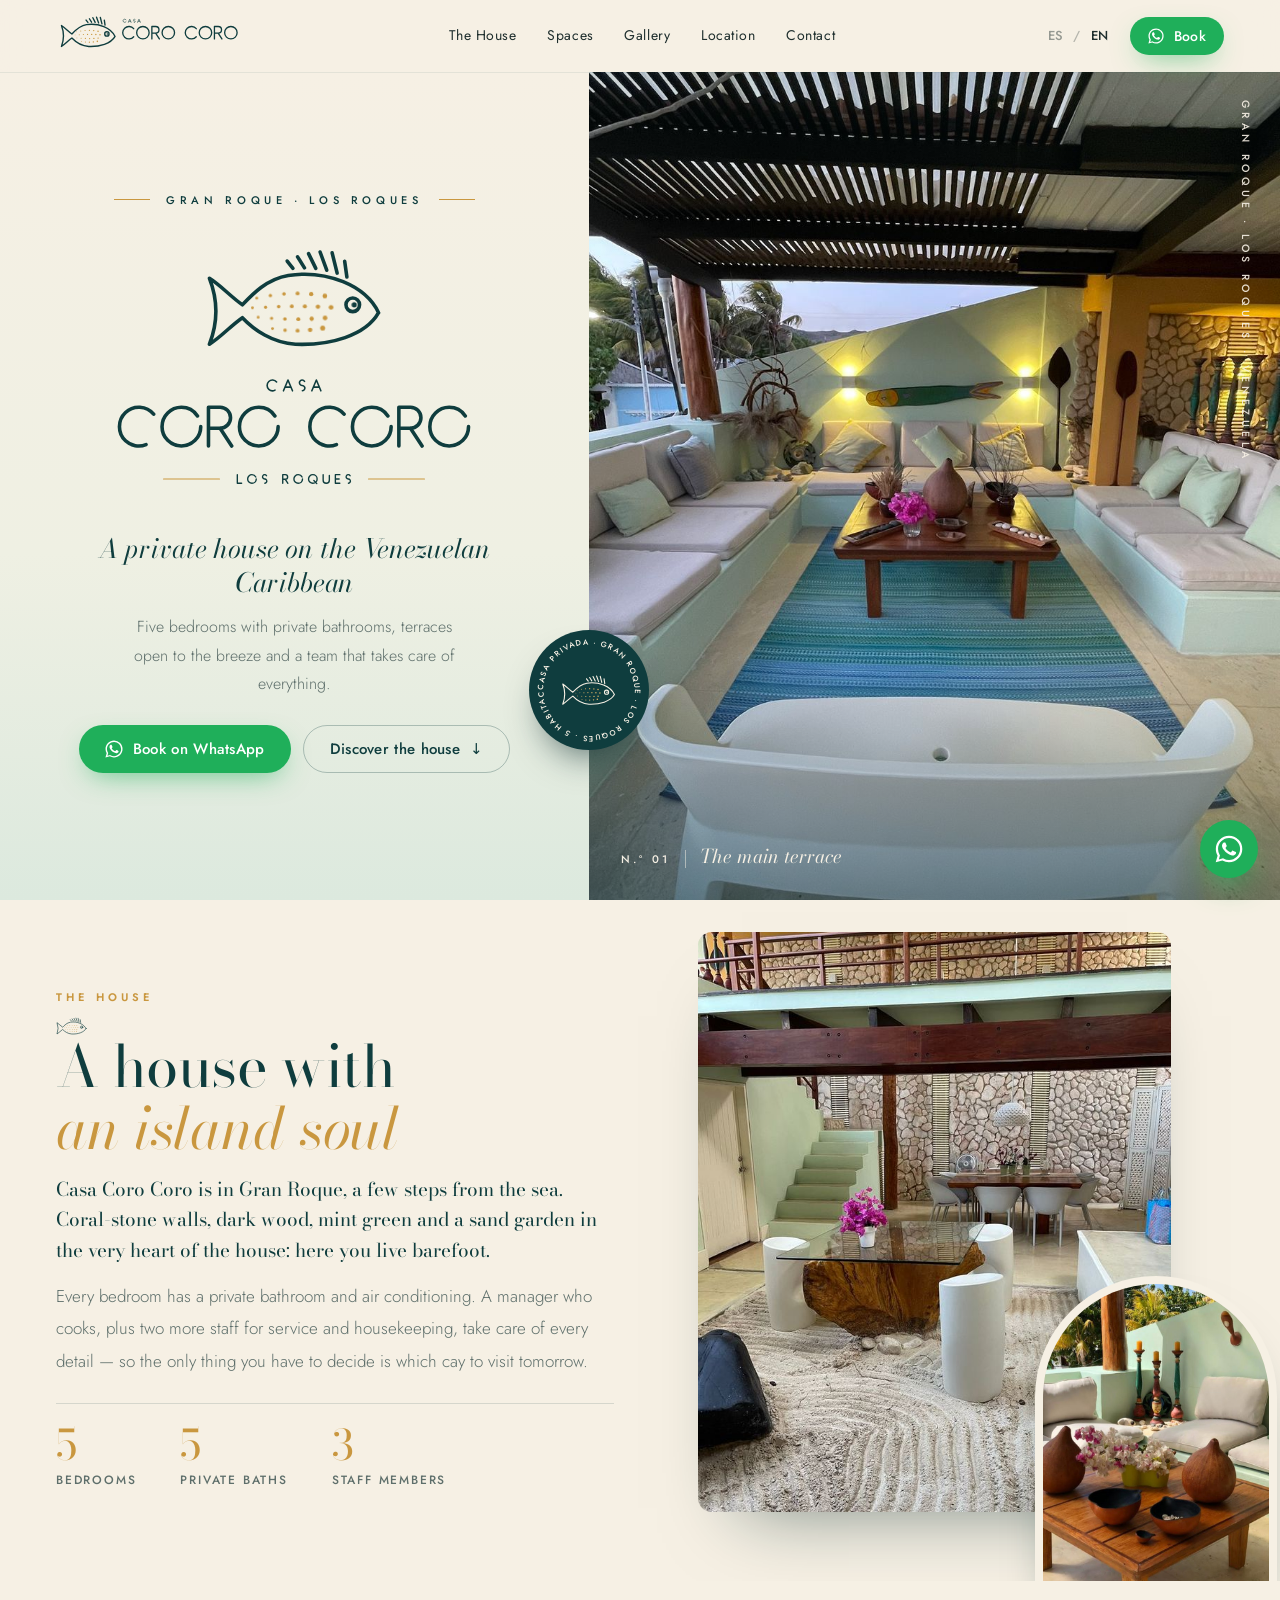
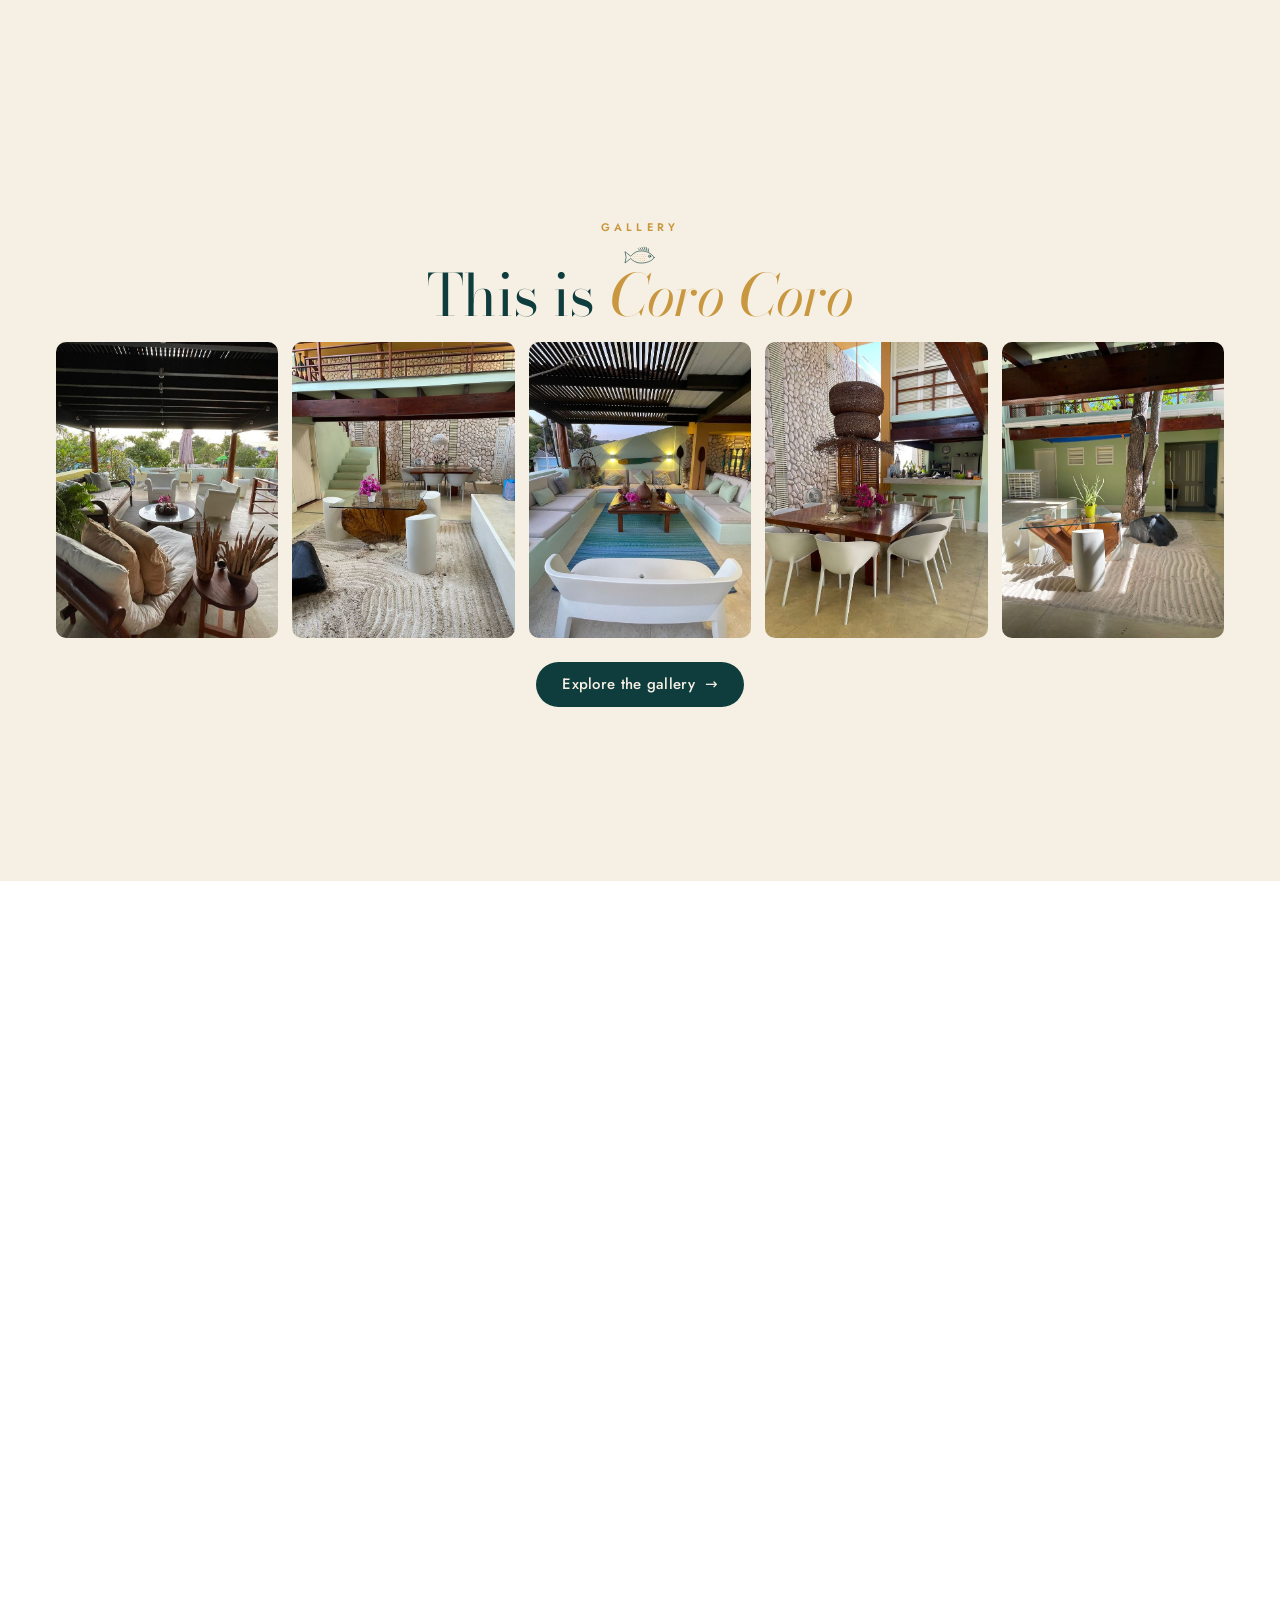
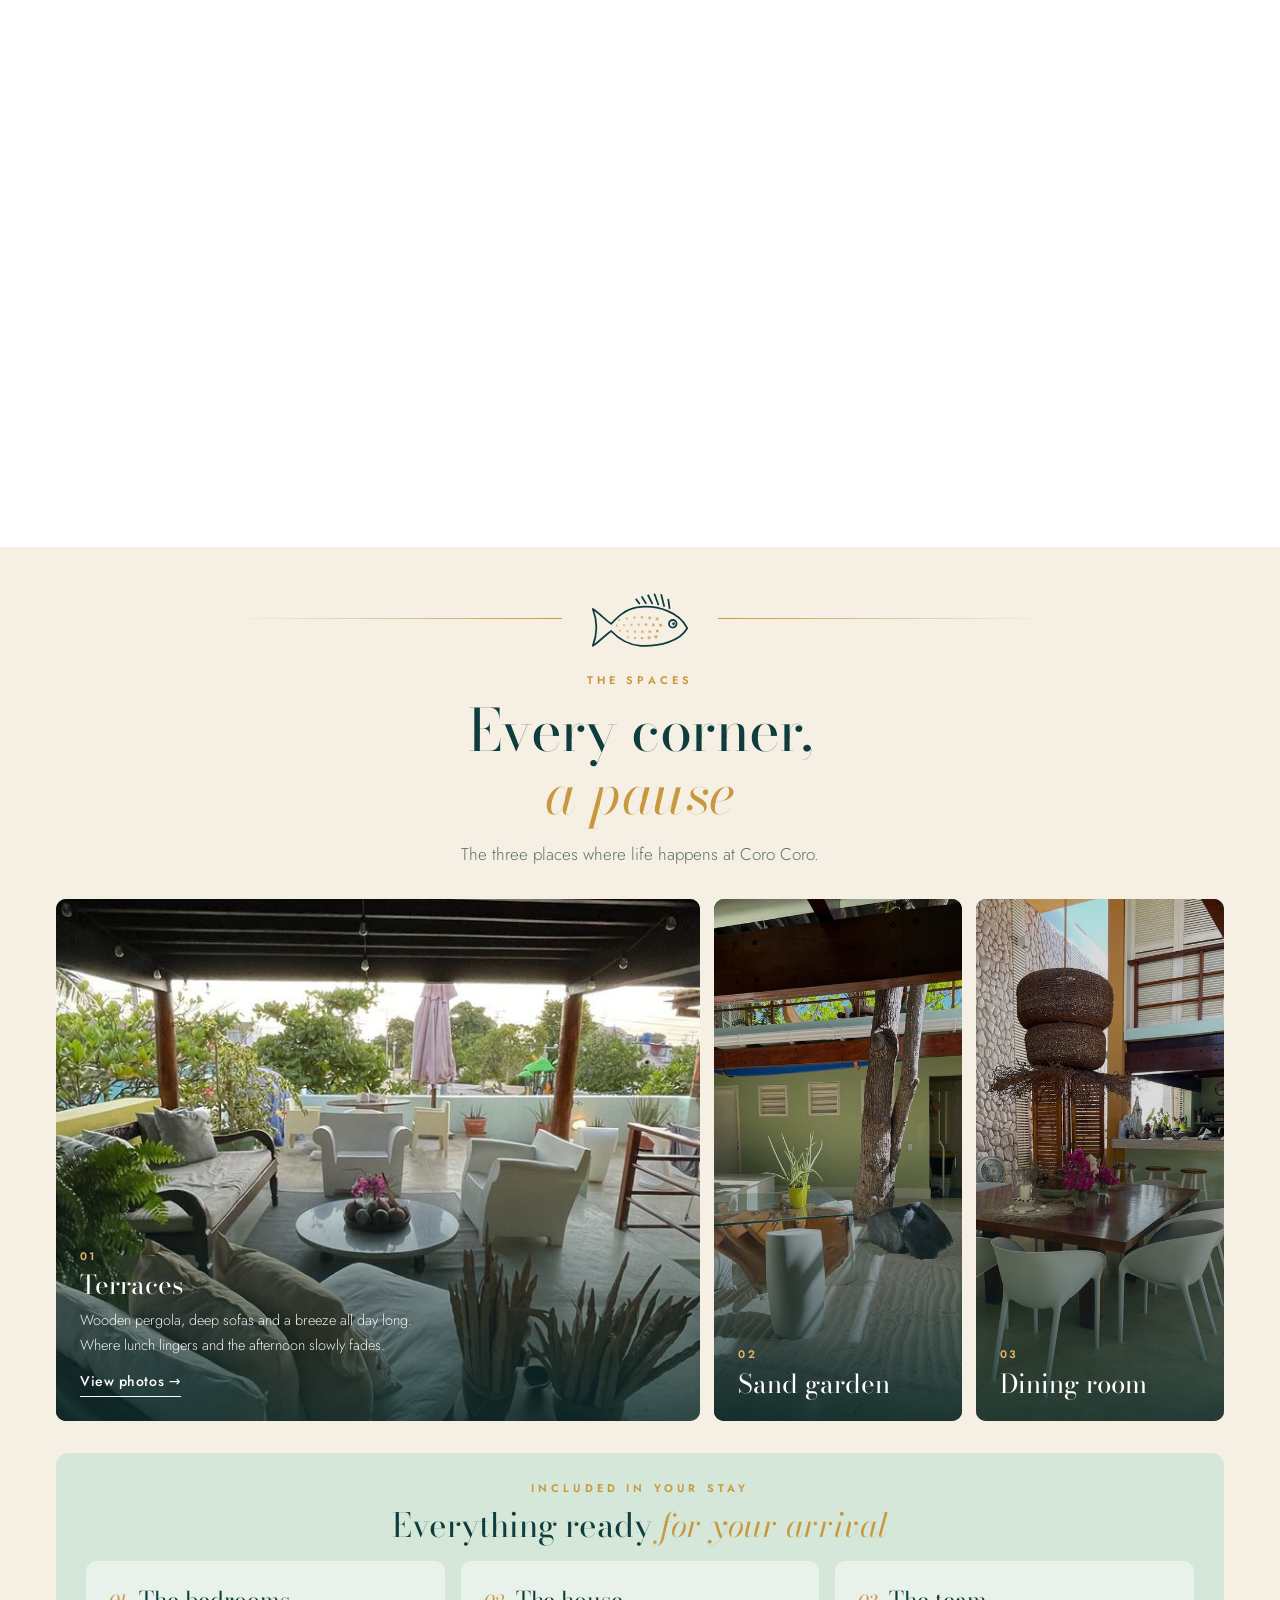
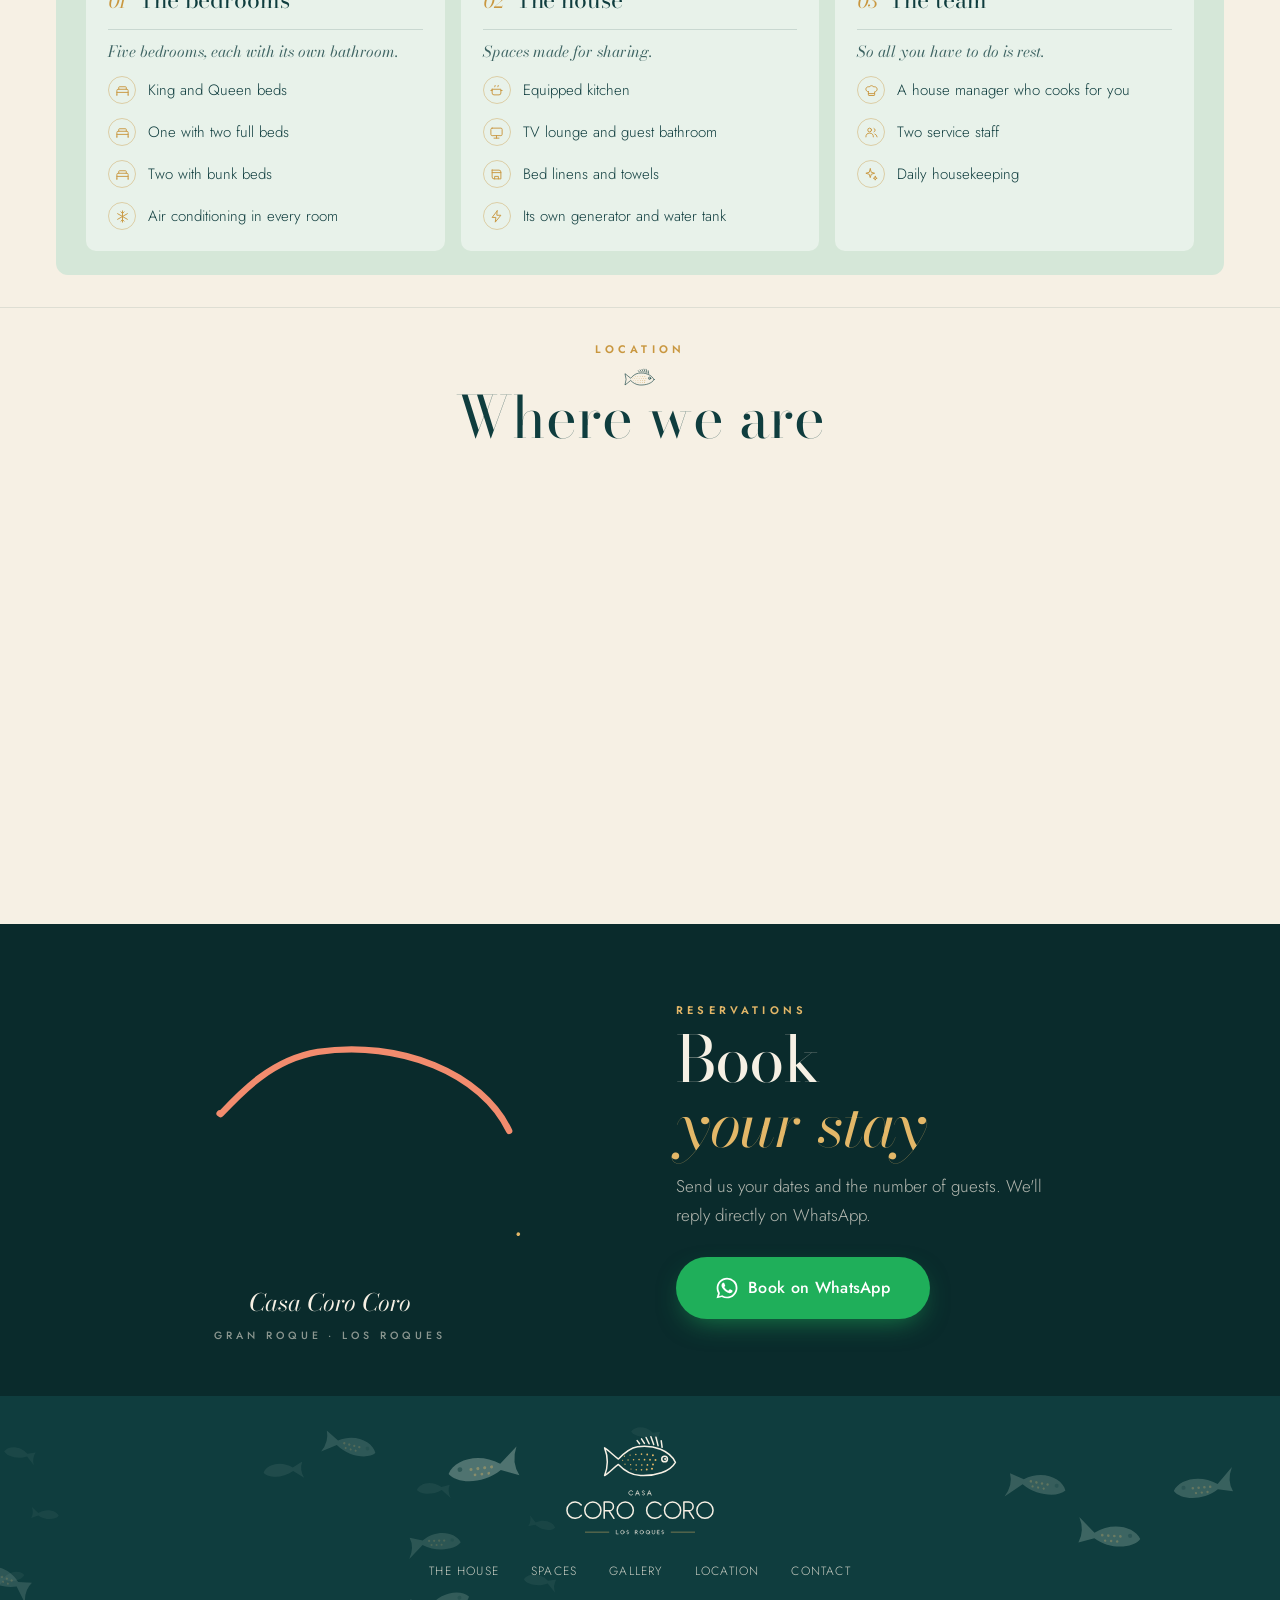
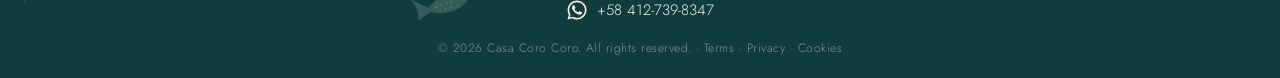
==== commit cbb89aee: "Portada tipo revista con el logo dibujado, tipografía Bodoni Moda + Jost, firma del corocoro en Rese" ====
--- a/index.html
+++ b/index.html
@@ -22,9 +22,9 @@
 
 <link rel="preconnect" href="https://fonts.googleapis.com">
 <link rel="preconnect" href="https://fonts.gstatic.com" crossorigin>
-<link href="https://fonts.googleapis.com/css2?family=Fraunces:ital,opsz,wght@0,9..144,300..600;1,9..144,300..600&family=Outfit:wght@300;400;500;600&display=swap" rel="stylesheet">
-<link rel="preload" as="image" href="img/casa/portada.jpg" imagesrcset="img/casa/portada-900.jpg 675w, img/casa/portada.jpg 960w" imagesizes="(max-width: 900px) 78vw, 36vw" fetchpriority="high">
-<link rel="stylesheet" href="css/styles.css?v=7">
+<link href="https://fonts.googleapis.com/css2?family=Bodoni+Moda:ital,opsz,wght@0,6..96,400..600;1,6..96,400..600&family=Jost:wght@300;400;500;600&display=swap" rel="stylesheet">
+<link rel="preload" as="image" href="img/casa/portada.jpg" imagesrcset="img/casa/portada-900.jpg 675w, img/casa/portada.jpg 960w" imagesizes="(max-width: 900px) 100vw, 54vw" fetchpriority="high">
+<link rel="stylesheet" href="css/styles.css?v=10">
 
 <script type="application/ld+json">
 {
@@ -112,44 +112,34 @@
 
 <main>
 
-<!-- ═════════ HERO ═════════ -->
+<!-- ═════════ HERO (portada tipo revista) ═════════ -->
 <section id="inicio" class="hero">
-  <canvas class="shoal" id="shoal-hero" aria-hidden="true"></canvas>
-  <div class="hero-light" aria-hidden="true"></div>
-
-  <div class="hero-grid wrap">
+  <div class="hero-left">
     <div class="hero-copy">
-      <p class="kicker hero-in" style="--d:0"><span class="kicker-dot"></span><span data-es="Gran Roque · Los Roques · Venezuela" data-en="Gran Roque · Los Roques · Venezuela">Gran Roque · Los Roques · Venezuela</span></p>
-      <h1 class="hero-title" aria-label="Casa Coro Coro">
-        <span class="ht-small hero-in" style="--d:1">Casa</span>
-        <span class="ht-big"><span class="ht-word hero-in" style="--d:2">Coro</span> <span class="ht-word hero-in" style="--d:3"><em>Coro</em></span></span>
-      </h1>
-      <p class="hero-sub hero-in" style="--d:4" data-es="Una casa privada para alquilar completa: cinco habitaciones, terrazas abiertas a la brisa y un equipo que se ocupa de todo." data-en="A private house to rent in full: five bedrooms, terraces open to the breeze and a team that takes care of everything.">Una casa privada para alquilar completa: cinco habitaciones, terrazas abiertas a la brisa y un equipo que se ocupa de todo.</p>
+      <p class="kicker hero-in" style="--d:0" data-es="Gran Roque · Los Roques" data-en="Gran Roque · Los Roques">Gran Roque · Los Roques</p>
+      <h1 class="mast hero-in" style="--d:1"><span class="sr">Casa Coro Coro</span><svg class="mast-svg" viewBox="0 0 600 392" aria-hidden="true"><g class="mast-fish" transform="translate(300,112)"><g fill="none" stroke="currentColor" stroke-width="5" stroke-linecap="round" stroke-linejoin="round"><path class="d" pathLength="1" d="M118,2C100,-36 46,-58 -8,-50C-38,-45 -58,-24 -72,-9C-88,-20 -102,-36 -118,-46Q-100,0 -118,46C-102,36 -88,20 -72,9C-56,26 -30,44 2,46C50,48 100,34 118,2Z"/><path class="d d2" pathLength="1" d="M73.8,-47.9L70.7,-69.7"/><path class="d d2" pathLength="1" d="M60.2,-53.3L53.2,-81.5"/><path class="d d2" pathLength="1" d="M45.7,-57.3L36.4,-82.7"/><path class="d d2" pathLength="1" d="M30.4,-59.8L20.3,-80.4"/><path class="d d2" pathLength="1" d="M14.6,-60.6L5.0,-75.9"/><path class="d d2" pathLength="1" d="M-1.5,-59.8L-9.5,-70.1"/><circle class="d" pathLength="1" cx="82" cy="-9" r="9.5"/></g><circle class="f" cx="84" cy="-9" r="3.6" fill="currentColor"/><g class="dots" fill="var(--gold)"><circle class="f" style="--i:0" cx="43.0" cy="-21.3" r="3.25"/><circle class="f" style="--i:1" cx="24.0" cy="-23.9" r="3.00"/><circle class="f" style="--i:2" cx="5.0" cy="-25.0" r="2.75"/><circle class="f" style="--i:3" cx="-14.0" cy="-24.3" r="2.50"/><circle class="f" style="--i:4" cx="-33.0" cy="-22.0" r="2.25"/><circle class="f" style="--i:5" cx="-52.0" cy="-18.3" r="2.00"/><circle class="f" style="--i:6" cx="51.7" cy="-5.5" r="3.29"/><circle class="f" style="--i:7" cx="33.4" cy="-6.4" r="3.07"/><circle class="f" style="--i:8" cx="15.1" cy="-6.9" r="2.86"/><circle class="f" style="--i:9" cx="-3.1" cy="-7.0" r="2.64"/><circle class="f" style="--i:10" cx="-21.4" cy="-6.6" r="2.43"/><circle class="f" style="--i:11" cx="-39.7" cy="-5.8" r="2.21"/><circle class="f" style="--i:12" cx="-58.0" cy="-4.8" r="2.00"/><circle class="f" style="--i:13" cx="43.3" cy="9.3" r="3.25"/><circle class="f" style="--i:14" cx="24.7" cy="10.5" r="3.00"/><circle class="f" style="--i:15" cx="6.0" cy="11.0" r="2.75"/><circle class="f" style="--i:16" cx="-12.7" cy="10.7" r="2.50"/><circle class="f" style="--i:17" cx="-31.3" cy="9.8" r="2.25"/><circle class="f" style="--i:18" cx="-50.0" cy="8.3" r="2.00"/><circle class="f" style="--i:19" cx="40.0" cy="23.5" r="3.50"/><circle class="f" style="--i:20" cx="22.5" cy="26.0" r="3.12"/><circle class="f" style="--i:21" cx="5.0" cy="27.0" r="2.75"/><circle class="f" style="--i:22" cx="-12.5" cy="26.4" r="2.38"/><circle class="f" style="--i:23" cx="-30.0" cy="24.2" r="2.00"/></g></g><g fill="none" stroke="currentColor" stroke-width="2.2" stroke-linecap="round" stroke-linejoin="round" vector-effect="non-scaling-stroke"><path class="d dw" pathLength="1" stroke-width="0.1467" transform="translate(262.50,208.00) scale(15)" d="M.883,.179A.5,.5 0 1 0 .883,.821"/><path class="d dw" pathLength="1" stroke-width="0.1467" transform="translate(285.30,208.00) scale(15)" d="M0,1L.42,0L.84,1M.155,.66L.685,.66"/><path class="d dw" pathLength="1" stroke-width="0.1467" transform="translate(307.20,208.00) scale(15)" d="M.497,.125A.25,.25 0 1 0 .28,.5A.25,.25 0 1 1 .063,.875"/><path class="d dw" pathLength="1" stroke-width="0.1467" transform="translate(324.90,208.00) scale(15)" d="M0,1L.42,0L.84,1M.155,.66L.685,.66"/></g><g fill="none" stroke="currentColor" stroke-width="5" stroke-linecap="round" stroke-linejoin="round" vector-effect="non-scaling-stroke"><path class="d dw" pathLength="1" stroke-width="0.0926" transform="translate(56.46,246.00) scale(54)" d="M.883,.179A.5,.5 0 1 0 .883,.821"/><path class="d dw" pathLength="1" stroke-width="0.0926" transform="translate(115.86,246.00) scale(54)" d="M1,.5A.5,.5 0 1 1 0,.5A.5,.5 0 1 1 1,.5Z"/><path class="d dw" pathLength="1" stroke-width="0.0926" transform="translate(180.66,246.00) scale(54)" d="M0,1L0,0L.3,0A.27,.27 0 0 1 .3,.54L0,.54M.3,.54L.6,1"/><path class="d dw" pathLength="1" stroke-width="0.0926" transform="translate(223.86,246.00) scale(54)" d="M1,.5A.5,.5 0 1 1 0,.5A.5,.5 0 1 1 1,.5Z"/><path class="d dw" pathLength="1" stroke-width="0.0926" transform="translate(322.14,246.00) scale(54)" d="M.883,.179A.5,.5 0 1 0 .883,.821"/><path class="d dw" pathLength="1" stroke-width="0.0926" transform="translate(381.54,246.00) scale(54)" d="M1,.5A.5,.5 0 1 1 0,.5A.5,.5 0 1 1 1,.5Z"/><path class="d dw" pathLength="1" stroke-width="0.0926" transform="translate(446.34,246.00) scale(54)" d="M0,1L0,0L.3,0A.27,.27 0 0 1 .3,.54L0,.54M.3,.54L.6,1"/><path class="d dw" pathLength="1" stroke-width="0.0926" transform="translate(489.54,246.00) scale(54)" d="M1,.5A.5,.5 0 1 1 0,.5A.5,.5 0 1 1 1,.5Z"/></g><g class="mast-rule" stroke="var(--gold)" stroke-width="1.6" stroke-linecap="round" fill="none"><path class="d dw" pathLength="1" d="M196,346H118"/><path class="d dw" pathLength="1" d="M404,346H482"/></g><g fill="none" stroke="currentColor" stroke-width="1.9" stroke-linecap="round" stroke-linejoin="round" vector-effect="non-scaling-stroke"><path class="d dw" pathLength="1" stroke-width="0.1583" transform="translate(220.92,340.00) scale(12)" d="M0,0L0,1L.5,1"/><path class="d dw" pathLength="1" stroke-width="0.1583" transform="translate(235.32,340.00) scale(12)" d="M1,.5A.5,.5 0 1 1 0,.5A.5,.5 0 1 1 1,.5Z"/><path class="d dw" pathLength="1" stroke-width="0.1583" transform="translate(255.72,340.00) scale(12)" d="M.497,.125A.25,.25 0 1 0 .28,.5A.25,.25 0 1 1 .063,.875"/><path class="d dw" pathLength="1" stroke-width="0.1583" transform="translate(284.28,340.00) scale(12)" d="M0,1L0,0L.3,0A.27,.27 0 0 1 .3,.54L0,.54M.3,.54L.6,1"/><path class="d dw" pathLength="1" stroke-width="0.1583" transform="translate(299.88,340.00) scale(12)" d="M1,.5A.5,.5 0 1 1 0,.5A.5,.5 0 1 1 1,.5Z"/><path class="d dw" pathLength="1" stroke-width="0.1583" transform="translate(320.28,340.00) scale(12)" d="M1,.5A.5,.5 0 1 1 0,.5A.5,.5 0 1 1 1,.5ZM.62,.68L.96,1.04"/><path class="d dw" pathLength="1" stroke-width="0.1583" transform="translate(340.68,340.00) scale(12)" d="M0,0L0,.64A.36,.36 0 0 0 .72,.64L.72,0"/><path class="d dw" pathLength="1" stroke-width="0.1583" transform="translate(357.72,340.00) scale(12)" d="M.52,0L0,0L0,1L.52,1M0,.5L.44,.5"/><path class="d dw" pathLength="1" stroke-width="0.1583" transform="translate(372.36,340.00) scale(12)" d="M.497,.125A.25,.25 0 1 0 .28,.5A.25,.25 0 1 1 .063,.875"/></g></svg></h1>
+      <p class="hero-tag hero-in" style="--d:3" data-es="Una casa privada frente al Caribe venezolano" data-en="A private house on the Venezuelan Caribbean">Una casa privada frente al Caribe venezolano</p>
+      <p class="hero-sub hero-in" style="--d:4" data-es="Cinco habitaciones con baño privado, terrazas abiertas a la brisa y un equipo que se ocupa de todo." data-en="Five bedrooms with private bathrooms, terraces open to the breeze and a team that takes care of everything.">Cinco habitaciones con baño privado, terrazas abiertas a la brisa y un equipo que se ocupa de todo.</p>
       <div class="hero-cta hero-in" style="--d:5">
         <a class="btn btn-wa magnetic" data-wa target="_blank" rel="noopener noreferrer"><svg width="18" height="18"><use href="#i-wa"/></svg><span data-es="Reservar por WhatsApp" data-en="Book on WhatsApp">Reservar por WhatsApp</span></a>
         <a class="btn btn-ghost" href="#sobre"><span data-es="Conocer la casa" data-en="Discover the house">Conocer la casa</span><span class="arr" aria-hidden="true">↓</span></a>
       </div>
-      <p class="hero-hint hero-in" style="--d:6" aria-hidden="true"><svg viewBox="-126 -92 252 146" width="26"><use href="#i-fish" x="-126" y="-92" width="252" height="146"/></svg><span data-es="Mueve el cursor: los corocoros te siguen. Haz clic y se asustan." data-en="Move your cursor: the corocoros follow you. Click and they scatter." data-es-touch="Toca el agua: los corocoros se asustan." data-en-touch="Tap the water: the corocoros scatter.">Mueve el cursor: los corocoros te siguen. Haz clic y se asustan.</span></p>
-    </div>
-
-    <div class="hero-visual hero-in" style="--d:3">
-      <div class="tilt" data-tilt="9">
-        <div class="arch tilt-layer" style="--z:0px">
-          <img src="img/casa/portada.jpg" srcset="img/casa/portada-900.jpg 675w, img/casa/portada.jpg 960w" sizes="(max-width: 900px) 78vw, 36vw" alt="Terraza principal de Casa Coro Coro con sofás blancos y alfombra turquesa" width="960" height="1280" fetchpriority="high" decoding="async">
-          <span class="glare" aria-hidden="true"></span>
-        </div>
-        <div class="badge tilt-layer" style="--z:110px" aria-hidden="true">
-          <svg viewBox="0 0 200 200" class="badge-ring">
-            <defs><path id="badge-path" d="M100,100 m-76,0 a76,76 0 1,1 152,0 a76,76 0 1,1 -152,0"/></defs>
-            <text><textPath href="#badge-path" startOffset="0">CASA PRIVADA · GRAN ROQUE · LOS ROQUES · 5 HABITACIONES · </textPath></text>
-          </svg>
-          <svg class="badge-fish" viewBox="-126 -92 252 146"><use href="#i-fish" x="-126" y="-92" width="252" height="146"/></svg>
-        </div>
-      </div>
-    </div>
-  </div>
-
-  <a href="#sobre" class="scroll-cue" aria-label="Bajar"><span></span></a>
+    </div>
+  </div>
+
+  <figure class="hero-photo">
+    <img src="img/casa/portada.jpg" srcset="img/casa/portada-900.jpg 675w, img/casa/portada.jpg 960w" sizes="(max-width: 900px) 100vw, 54vw" alt="Terraza principal de Casa Coro Coro con sofás blancos y alfombra turquesa" width="960" height="1280" fetchpriority="high" decoding="async">
+    <span class="hero-issue" aria-hidden="true">Gran Roque · Los Roques · Venezuela</span>
+    <figcaption class="hero-cap"><span class="cap-n">N.º 01</span><span data-es="La terraza principal" data-en="The main terrace">La terraza principal</span></figcaption>
+  </figure>
+
+  <div class="badge" aria-hidden="true">
+    <svg viewBox="0 0 200 200" class="badge-ring">
+      <defs><path id="badge-path" d="M100,100 m-76,0 a76,76 0 1,1 152,0 a76,76 0 1,1 -152,0"/></defs>
+      <text><textPath href="#badge-path" startOffset="0">CASA PRIVADA · GRAN ROQUE · LOS ROQUES · 5 HABITACIONES · </textPath></text>
+    </svg>
+    <svg class="badge-fish" viewBox="-126 -92 252 146"><use href="#i-fish" x="-126" y="-92" width="252" height="146"/></svg>
+  </div>
 </section>
 
 <!-- ═════════ LA CASA ═════════ -->
@@ -216,9 +206,9 @@
 <!-- ═════════ ESPACIOS ═════════ -->
 <section id="espacios" class="sec">
   <div class="wrap">
+    <div class="orn rv" aria-hidden="true"><span class="orn-l"></span><svg class="orn-fish" viewBox="-130 -96 260 150"><g fill="none" stroke="currentColor" stroke-width="4.4" stroke-linecap="round" stroke-linejoin="round"><path class="d" pathLength="1" d="M118,2C100,-36 46,-58 -8,-50C-38,-45 -58,-24 -72,-9C-88,-20 -102,-36 -118,-46Q-100,0 -118,46C-102,36 -88,20 -72,9C-56,26 -30,44 2,46C50,48 100,34 118,2Z"/><path class="d d2" pathLength="1" d="M73.8,-47.9L70.7,-69.7"/><path class="d d2" pathLength="1" d="M60.2,-53.3L53.2,-81.5"/><path class="d d2" pathLength="1" d="M45.7,-57.3L36.4,-82.7"/><path class="d d2" pathLength="1" d="M30.4,-59.8L20.3,-80.4"/><path class="d d2" pathLength="1" d="M14.6,-60.6L5.0,-75.9"/><path class="d d2" pathLength="1" d="M-1.5,-59.8L-9.5,-70.1"/><circle class="d" pathLength="1" cx="82" cy="-9" r="9.5"/></g><circle class="f" cx="84" cy="-9" r="3.6" fill="currentColor"/><g class="dots" fill="var(--gold)"><circle class="f" style="--i:0" cx="43.0" cy="-21.3" r="3.25"/><circle class="f" style="--i:1" cx="24.0" cy="-23.9" r="3.00"/><circle class="f" style="--i:2" cx="5.0" cy="-25.0" r="2.75"/><circle class="f" style="--i:3" cx="-14.0" cy="-24.3" r="2.50"/><circle class="f" style="--i:4" cx="-33.0" cy="-22.0" r="2.25"/><circle class="f" style="--i:5" cx="-52.0" cy="-18.3" r="2.00"/><circle class="f" style="--i:6" cx="51.7" cy="-5.5" r="3.29"/><circle class="f" style="--i:7" cx="33.4" cy="-6.4" r="3.07"/><circle class="f" style="--i:8" cx="15.1" cy="-6.9" r="2.86"/><circle class="f" style="--i:9" cx="-3.1" cy="-7.0" r="2.64"/><circle class="f" style="--i:10" cx="-21.4" cy="-6.6" r="2.43"/><circle class="f" style="--i:11" cx="-39.7" cy="-5.8" r="2.21"/><circle class="f" style="--i:12" cx="-58.0" cy="-4.8" r="2.00"/><circle class="f" style="--i:13" cx="43.3" cy="9.3" r="3.25"/><circle class="f" style="--i:14" cx="24.7" cy="10.5" r="3.00"/><circle class="f" style="--i:15" cx="6.0" cy="11.0" r="2.75"/><circle class="f" style="--i:16" cx="-12.7" cy="10.7" r="2.50"/><circle class="f" style="--i:17" cx="-31.3" cy="9.8" r="2.25"/><circle class="f" style="--i:18" cx="-50.0" cy="8.3" r="2.00"/><circle class="f" style="--i:19" cx="40.0" cy="23.5" r="3.50"/><circle class="f" style="--i:20" cx="22.5" cy="26.0" r="3.12"/><circle class="f" style="--i:21" cx="5.0" cy="27.0" r="2.75"/><circle class="f" style="--i:22" cx="-12.5" cy="26.4" r="2.38"/><circle class="f" style="--i:23" cx="-30.0" cy="24.2" r="2.00"/></g></svg><span class="orn-l orn-r"></span></div>
     <div class="sec-hd sec-hd-c">
       <p class="s-label rv" data-es="Los espacios" data-en="The spaces">Los espacios</p>
-      <div class="s-div rv" aria-hidden="true"><svg viewBox="-126 -92 252 146"><use href="#i-fish" x="-126" y="-92" width="252" height="146"/></svg></div>
       <h2 class="s-title rv" data-html data-es="Cada rincón,<br><em>una pausa</em>" data-en="Every corner,<br><em>a pause</em>">Cada rincón,<br><em>una pausa</em></h2>
       <p class="s-sub rv" data-es="Los tres lugares donde pasa la vida en Coro Coro." data-en="The three places where life happens at Coro Coro.">Los tres lugares donde pasa la vida en Coro Coro.</p>
     </div>
@@ -259,39 +249,28 @@
       </article>
     </div>
 
-    <!-- Incluido: habitaciones, comodidades y staff -->
+    <!-- Incluido en tu estadía -->
     <div class="inc" id="comodidades">
-      <p class="inc-title rv" data-es="Incluido en tu estadía" data-en="Included in your stay">Incluido en tu estadía</p>
+      <div class="inc-top rv">
+        <p class="s-label" data-es="Incluido en tu estadía" data-en="Included in your stay">Incluido en tu estadía</p>
+        <h3 class="inc-title" data-html data-es="Todo dispuesto <em>para tu llegada</em>" data-en="Everything ready <em>for your arrival</em>">Todo dispuesto <em>para tu llegada</em></h3>
+      </div>
       <div class="inc-grid">
-        <div class="inc-col rv">
-          <h3 class="inc-h" data-es="5 habitaciones" data-en="5 bedrooms">5 habitaciones</h3>
-          <ul class="inc-list">
-            <li><svg><use href="#i-bed"/></svg><span data-es="Cama King" data-en="King bed">Cama King</span></li>
-            <li><svg><use href="#i-bed"/></svg><span data-es="Cama Queen" data-en="Queen bed">Cama Queen</span></li>
-            <li><svg><use href="#i-bed"/></svg><span data-es="Dos camas matrimoniales" data-en="Two full beds">Dos camas matrimoniales</span></li>
-            <li><svg><use href="#i-bed"/></svg><span data-es="Dos habitaciones con literas" data-en="Two bedrooms with bunk beds">Dos habitaciones con literas</span></li>
-            <li><svg><use href="#i-bath"/></svg><span data-es="Todas con baño privado" data-en="All with private bathroom">Todas con baño privado</span></li>
-            <li><svg><use href="#i-tv"/></svg><span data-es="Sala de TV y baño de visitas" data-en="TV lounge and guest bathroom">Sala de TV y baño de visitas</span></li>
-          </ul>
-        </div>
-        <div class="inc-col rv">
-          <h3 class="inc-h" data-es="Comodidades" data-en="Amenities">Comodidades</h3>
-          <ul class="inc-list">
-            <li><svg><use href="#i-snow"/></svg><span data-es="Aire acondicionado en cada habitación" data-en="A/C in every bedroom">Aire acondicionado en cada habitación</span></li>
-            <li><svg><use href="#i-pot"/></svg><span data-es="Cocina totalmente equipada" data-en="Fully equipped kitchen">Cocina totalmente equipada</span></li>
-            <li><svg><use href="#i-linen"/></svg><span data-es="Lencería completa" data-en="Complete linens">Lencería completa</span></li>
-            <li><svg><use href="#i-bolt"/></svg><span data-es="Planta eléctrica de 40 kW" data-en="40 kW power generator">Planta eléctrica de 40 kW</span></li>
-            <li><svg><use href="#i-drop"/></svg><span data-es="Tanque de agua de 12.000 litros" data-en="12,000-liter water tank">Tanque de agua de 12.000 litros</span></li>
-          </ul>
-        </div>
-        <div class="inc-col rv">
-          <h3 class="inc-h" data-es="Staff" data-en="Staff">Staff</h3>
-          <ul class="inc-list">
-            <li><svg><use href="#i-chef"/></svg><span data-es="Encargado que cocina" data-en="A manager who cooks">Encargado que cocina</span></li>
-            <li><svg><use href="#i-team"/></svg><span data-es="Dos personas de servicio" data-en="Two service staff">Dos personas de servicio</span></li>
-            <li><svg><use href="#i-spark"/></svg><span data-es="Limpieza diaria" data-en="Daily housekeeping">Limpieza diaria</span></li>
-          </ul>
-        </div>
+        <article class="inc-card rv">
+          <header class="inc-hd"><span class="inc-n">01</span><h3 class="inc-h" data-es="Las habitaciones" data-en="The bedrooms">Las habitaciones</h3></header>
+          <p class="inc-lead" data-es="Cinco habitaciones, cada una con su baño." data-en="Five bedrooms, each with its own bathroom.">Cinco habitaciones, cada una con su baño.</p>
+          <ul class="inc-list"><li class="inc-it"><span class="inc-ic"><svg><use href="#i-bed"/></svg></span><span data-es="Camas King y Queen" data-en="King and Queen beds">Camas King y Queen</span></li><li class="inc-it"><span class="inc-ic"><svg><use href="#i-bed"/></svg></span><span data-es="Una con dos camas matrimoniales" data-en="One with two full beds">Una con dos camas matrimoniales</span></li><li class="inc-it"><span class="inc-ic"><svg><use href="#i-bed"/></svg></span><span data-es="Dos con literas" data-en="Two with bunk beds">Dos con literas</span></li><li class="inc-it"><span class="inc-ic"><svg><use href="#i-snow"/></svg></span><span data-es="Aire acondicionado en todas" data-en="Air conditioning in every room">Aire acondicionado en todas</span></li></ul>
+        </article>
+        <article class="inc-card rv">
+          <header class="inc-hd"><span class="inc-n">02</span><h3 class="inc-h" data-es="La casa" data-en="The house">La casa</h3></header>
+          <p class="inc-lead" data-es="Espacios pensados para compartir." data-en="Spaces made for sharing.">Espacios pensados para compartir.</p>
+          <ul class="inc-list"><li class="inc-it"><span class="inc-ic"><svg><use href="#i-pot"/></svg></span><span data-es="Cocina equipada" data-en="Equipped kitchen">Cocina equipada</span></li><li class="inc-it"><span class="inc-ic"><svg><use href="#i-tv"/></svg></span><span data-es="Sala de TV y baño de visitas" data-en="TV lounge and guest bathroom">Sala de TV y baño de visitas</span></li><li class="inc-it"><span class="inc-ic"><svg><use href="#i-linen"/></svg></span><span data-es="Ropa de cama y toallas" data-en="Bed linens and towels">Ropa de cama y toallas</span></li><li class="inc-it"><span class="inc-ic"><svg><use href="#i-bolt"/></svg></span><span data-es="Planta eléctrica y tanque de agua propios" data-en="Its own generator and water tank">Planta eléctrica y tanque de agua propios</span></li></ul>
+        </article>
+        <article class="inc-card rv">
+          <header class="inc-hd"><span class="inc-n">03</span><h3 class="inc-h" data-es="El equipo" data-en="The team">El equipo</h3></header>
+          <p class="inc-lead" data-es="Para que solo te ocupes de descansar." data-en="So all you have to do is rest.">Para que solo te ocupes de descansar.</p>
+          <ul class="inc-list"><li class="inc-it"><span class="inc-ic"><svg><use href="#i-chef"/></svg></span><span data-es="Un encargado que cocina para ti" data-en="A house manager who cooks for you">Un encargado que cocina para ti</span></li><li class="inc-it"><span class="inc-ic"><svg><use href="#i-team"/></svg></span><span data-es="Dos personas de servicio" data-en="Two service staff">Dos personas de servicio</span></li><li class="inc-it"><span class="inc-ic"><svg><use href="#i-spark"/></svg></span><span data-es="Limpieza diaria" data-en="Daily housekeeping">Limpieza diaria</span></li></ul>
+        </article>
       </div>
     </div>
   </div>
@@ -312,15 +291,18 @@
 </section>
 
 <!-- ═════════ CONTACTO ═════════ -->
-<section id="contacto" class="sec sec-ink contact">
-  <canvas class="shoal" id="shoal-contact" aria-hidden="true"></canvas>
+<section id="contacto" class="sec-ink contact">
   <div class="wrap contact-in">
+    <figure class="firma" id="firma" aria-hidden="true">
+      <svg class="firma-svg" viewBox="-135 -100 270 196"><g fill="none" stroke="currentColor" stroke-width="4.2" stroke-linecap="round" stroke-linejoin="round"><path class="d" pathLength="1" data-r="0,0.5" d="M118,2C100,-36 46,-58 -8,-50C-38,-45 -58,-24 -72,-9C-88,-20 -102,-36 -118,-46Q-100,0 -118,46C-102,36 -88,20 -72,9C-56,26 -30,44 2,46C50,48 100,34 118,2Z"/><path class="d" pathLength="1" data-r="0.30,0.46" d="M73.8,-47.9L70.7,-69.7"/><path class="d" pathLength="1" data-r="0.36,0.52" d="M60.2,-53.3L53.2,-81.5"/><path class="d" pathLength="1" data-r="0.42,0.58" d="M45.7,-57.3L36.4,-82.7"/><path class="d" pathLength="1" data-r="0.48,0.64" d="M30.4,-59.8L20.3,-80.4"/><path class="d" pathLength="1" data-r="0.54,0.70" d="M14.6,-60.6L5.0,-75.9"/><path class="d" pathLength="1" data-r="0.60,0.76" d="M-1.5,-59.8L-9.5,-70.1"/><circle class="d" pathLength="1" data-r="0.44,0.6" cx="82" cy="-9" r="9.5"/></g><circle class="f" data-r="0.58,0.64" cx="84" cy="-9" r="3.6" fill="currentColor"/><g class="dots" fill="var(--gold)"><circle class="f" data-r="0.620,0.690" cx="43.0" cy="-21.3" r="3.25"/><circle class="f" data-r="0.632,0.702" cx="24.0" cy="-23.9" r="3.00"/><circle class="f" data-r="0.644,0.714" cx="5.0" cy="-25.0" r="2.75"/><circle class="f" data-r="0.657,0.727" cx="-14.0" cy="-24.3" r="2.50"/><circle class="f" data-r="0.669,0.739" cx="-33.0" cy="-22.0" r="2.25"/><circle class="f" data-r="0.681,0.751" cx="-52.0" cy="-18.3" r="2.00"/><circle class="f" data-r="0.693,0.763" cx="51.7" cy="-5.5" r="3.29"/><circle class="f" data-r="0.705,0.775" cx="33.4" cy="-6.4" r="3.07"/><circle class="f" data-r="0.717,0.787" cx="15.1" cy="-6.9" r="2.86"/><circle class="f" data-r="0.730,0.800" cx="-3.1" cy="-7.0" r="2.64"/><circle class="f" data-r="0.742,0.812" cx="-21.4" cy="-6.6" r="2.43"/><circle class="f" data-r="0.754,0.824" cx="-39.7" cy="-5.8" r="2.21"/><circle class="f" data-r="0.766,0.836" cx="-58.0" cy="-4.8" r="2.00"/><circle class="f" data-r="0.778,0.848" cx="43.3" cy="9.3" r="3.25"/><circle class="f" data-r="0.790,0.860" cx="24.7" cy="10.5" r="3.00"/><circle class="f" data-r="0.803,0.873" cx="6.0" cy="11.0" r="2.75"/><circle class="f" data-r="0.815,0.885" cx="-12.7" cy="10.7" r="2.50"/><circle class="f" data-r="0.827,0.897" cx="-31.3" cy="9.8" r="2.25"/><circle class="f" data-r="0.839,0.909" cx="-50.0" cy="8.3" r="2.00"/><circle class="f" data-r="0.851,0.921" cx="40.0" cy="23.5" r="3.50"/><circle class="f" data-r="0.863,0.933" cx="22.5" cy="26.0" r="3.12"/><circle class="f" data-r="0.876,0.946" cx="5.0" cy="27.0" r="2.75"/><circle class="f" data-r="0.888,0.958" cx="-12.5" cy="26.4" r="2.38"/><circle class="f" data-r="0.900,0.970" cx="-30.0" cy="24.2" r="2.00"/></g><path class="d wave" pathLength="1" data-r="0.66,0.98" fill="none" stroke-width="2.4" stroke-linecap="round" d="M-118,80C-84,62 -58,96 -22,78S44,60 78,76S112,82 124,70"/></svg>
+      <figcaption><span class="firma-name">Casa Coro Coro</span><span class="firma-place">Gran Roque · Los Roques</span></figcaption>
+    </figure>
     <div class="contact-txt">
       <p class="s-label" data-es="Reservas" data-en="Reservations">Reservas</p>
-      <h2 class="contact-title" data-html data-es="Reserva <em>tu estadía</em>" data-en="Book <em>your stay</em>">Reserva <em>tu estadía</em></h2>
-      <p class="contact-sub" data-es="Escríbenos con tus fechas y el número de personas." data-en="Send us your dates and the number of guests.">Escríbenos con tus fechas y el número de personas.</p>
-    </div>
-    <a class="btn btn-wa btn-lg magnetic" data-wa target="_blank" rel="noopener noreferrer"><svg width="22" height="22"><use href="#i-wa"/></svg><span data-es="Reservar por WhatsApp" data-en="Book on WhatsApp">Reservar por WhatsApp</span></a>
+      <h2 class="contact-title" data-html data-es="Reserva<br><em>tu estadía</em>" data-en="Book<br><em>your stay</em>">Reserva<br><em>tu estadía</em></h2>
+      <p class="contact-sub" data-es="Escríbenos con tus fechas y el número de personas. Te respondemos directamente por WhatsApp." data-en="Send us your dates and the number of guests. We'll reply directly on WhatsApp.">Escríbenos con tus fechas y el número de personas. Te respondemos directamente por WhatsApp.</p>
+      <a class="btn btn-wa btn-lg magnetic" data-wa target="_blank" rel="noopener noreferrer"><svg width="22" height="22"><use href="#i-wa"/></svg><span data-es="Reservar por WhatsApp" data-en="Book on WhatsApp">Reservar por WhatsApp</span></a>
+    </div>
   </div>
 </section>
 
@@ -328,6 +310,7 @@
 
 <!-- FOOTER -->
 <footer id="footer">
+  <canvas class="shoal" id="shoal-foot" aria-hidden="true"></canvas>
   <div class="wrap foot">
     <img src="img/logo-claro.svg" alt="Casa Coro Coro" width="260" height="170" class="foot-logo" loading="lazy">
     <ul class="foot-links">
@@ -357,7 +340,7 @@
   <div class="lb-count" id="lb-count" aria-live="polite"></div>
 </div>
 
-<script src="js/fotos.js?v=7"></script>
-<script src="js/main.js?v=7"></script>
+<script src="js/fotos.js?v=10"></script>
+<script src="js/main.js?v=10"></script>
 </body>
 </html>
--- a/css/styles.css
+++ b/css/styles.css
@@ -12,8 +12,8 @@
   --text: #1E2E2D;
   --muted: #5E6F6B;
   --wa: #1FAF5A;
-  --font-d: 'Fraunces', 'Cormorant Garamond', Georgia, serif;
-  --font-b: 'Outfit', system-ui, -apple-system, sans-serif;
+  --font-d: 'Bodoni Moda', 'Didot', 'Bodoni 72', Georgia, serif;
+  --font-b: 'Jost', system-ui, -apple-system, sans-serif;
   --ease: cubic-bezier(.22, 1, .36, 1);
 }
 *, *::before, *::after { box-sizing: border-box; margin: 0; padding: 0; }
@@ -37,7 +37,7 @@
 .s-label { font-size: 11px; font-weight: 600; letter-spacing: .38em; text-transform: uppercase; color: var(--gold); margin-bottom: 10px; }
 .s-div { display: flex; justify-content: center; color: var(--ink); }
 .s-div svg { height: 18px; width: auto; }
-.s-title { font-family: var(--font-d); font-weight: 400; font-size: clamp(38px, 5vw, 58px); line-height: 1.08; letter-spacing: -.01em; color: var(--ink); margin-bottom: 15px; font-variation-settings: 'opsz' 144; }
+.s-title { font-family: var(--font-d); font-weight: 400; font-size: clamp(38px, 5vw, 58px); line-height: 1.08; letter-spacing: -.01em; color: var(--ink); margin-bottom: 15px; }
 .s-title em { color: var(--gold); font-weight: 300; }
 .s-sub { font-size: 17px; line-height: 1.85; color: var(--muted); max-width: 580px; }
 .sec-hd { text-align: center; margin-bottom: 16px; }
@@ -78,7 +78,7 @@
 @keyframes cue { 0% { transform: translateY(0); opacity: 1; } 80%, 100% { transform: translateY(16px); opacity: 0; } }
 
 /* ── nav ── */
-#nav { position: fixed; top: 0; left: 0; right: 0; z-index: 100; display: flex; align-items: center; justify-content: space-between; gap: 24px; padding: 16px 56px; transition: background .4s, padding .4s var(--ease), box-shadow .4s, transform .5s var(--ease); }
+#nav { position: fixed; top: 0; left: 0; right: 0; z-index: 100; display: flex; align-items: center; justify-content: space-between; gap: 24px; padding: 14px 56px; background: rgba(246, 240, 228, .94); -webkit-backdrop-filter: blur(14px); backdrop-filter: blur(14px); box-shadow: 0 1px 0 rgba(15, 61, 62, .08); transition: background .4s, padding .4s var(--ease), box-shadow .4s, transform .5s var(--ease); }
 #nav.scrolled { background: rgba(246, 240, 228, .9); -webkit-backdrop-filter: blur(14px); backdrop-filter: blur(14px); padding-top: 10px; padding-bottom: 10px; box-shadow: 0 1px 0 rgba(15, 61, 62, .08); }
 #nav.hide { transform: translateY(-110%); }
 .nav-logo { position: relative; display: block; flex: none; }
@@ -103,38 +103,6 @@
 .mmenu > a:not(.btn) { font-family: var(--font-d); font-size: 30px; color: var(--ink); }
 .mmenu .btn { margin-top: 8px; }
 
-/* ── portada ── */
-.hero { position: relative; min-height: 100vh; min-height: 100svh; display: flex; align-items: center; padding: 92px 0 56px; overflow: hidden; background: linear-gradient(180deg, #F6F0E4 0%, #EDF1E3 46%, #D3E6D8 100%); }
-.shoal { position: absolute; inset: 0; width: 100%; height: 100%; max-width: none; z-index: 0; }
-.hero-grid { position: relative; z-index: 1; display: grid; grid-template-columns: 1.1fr .9fr; gap: clamp(28px, 5vw, 80px); align-items: center; pointer-events: none; }
-.hero-grid a, .hero-grid .tilt { pointer-events: auto; }
-.kicker { display: inline-flex; align-items: center; gap: 12px; font-size: 11px; font-weight: 600; letter-spacing: .3em; text-transform: uppercase; color: var(--ink); }
-.kicker-dot { flex: none; width: 8px; height: 8px; border-radius: 50%; background: var(--gold); animation: ping 2.4s infinite; }
-@keyframes ping { 0% { box-shadow: 0 0 0 0 rgba(201, 151, 63, .5); } 70%, 100% { box-shadow: 0 0 0 12px rgba(201, 151, 63, 0); } }
-.hero-title { font-family: var(--font-d); color: var(--ink); margin: 12px 0 16px; line-height: .86; font-weight: 300; font-variation-settings: 'opsz' 144; }
-.ht-small { display: block; font-size: clamp(22px, 14px + 1.6vw, 35px); font-style: italic; color: var(--gold); margin-bottom: .2em; }
-.ht-big { display: block; font-size: clamp(64px, 20px + 9.4vw, 160px); letter-spacing: -.045em; white-space: nowrap; }
-.ht-word { display: inline-block; }
-.hero-sub { max-width: 44ch; font-size: clamp(16px, 15px + .3vw, 18.5px); color: #3c4f4c; }
-.hero-cta { display: flex; flex-wrap: wrap; gap: 14px; margin-top: 22px; }
-.hero-hint { display: flex; align-items: center; gap: 10px; margin-top: 20px; font-size: 13px; color: var(--muted); }
-.hero-hint svg { color: var(--ink); flex: none; width: 26px; height: auto; animation: bob 2.6s ease-in-out infinite; }
-.js .hero-in { opacity: 0; transform: translateY(30px); }
-.js .loaded .hero-in { opacity: 1; transform: none; transition: opacity 1s var(--ease), transform 1.2s var(--ease); transition-delay: calc(var(--d) * 80ms + 200ms); }
-.hero-visual { position: relative; justify-self: center; width: min(100%, 420px, 50vh); }
-.tilt { position: relative; transform-style: preserve-3d; transform: perspective(1100px) rotateX(var(--rx, 0deg)) rotateY(var(--ry, 0deg)); transition: transform .6s var(--ease); }
-.tilt.live { transition: transform .12s linear; }
-.tilt-layer { transform: translateZ(var(--z, 0px)); }
-.arch { position: relative; aspect-ratio: 3 / 4.1; border-radius: 999px 999px 22px 22px; overflow: hidden; box-shadow: 0 44px 70px -40px rgba(10, 43, 44, .55), 0 0 0 10px rgba(255, 255, 255, .5); background: var(--sand-2); }
-.arch img { width: 100%; height: 100%; object-fit: cover; }
-.glare { position: absolute; inset: 0; pointer-events: none; background: radial-gradient(circle at var(--gx, 30%) var(--gy, 20%), rgba(255, 255, 255, .34), transparent 46%); mix-blend-mode: soft-light; }
-.badge { position: absolute; right: -9%; top: 8%; width: clamp(96px, 10vw, 132px); aspect-ratio: 1; border-radius: 50%; background: var(--ink); color: var(--sand); display: grid; place-items: center; box-shadow: 0 20px 36px -16px rgba(10, 43, 44, .7); }
-.badge-ring { position: absolute; inset: 0; width: 100%; height: 100%; animation: spin 22s linear infinite; }
-.badge-ring text { font-family: var(--font-b); font-size: 13.2px; font-weight: 500; letter-spacing: .19em; fill: var(--sand); }
-.badge-fish { width: 46%; height: auto; color: var(--sand); --gold: var(--gold-2); }
-.scroll-cue { position: absolute; left: 50%; bottom: 18px; z-index: 2; width: 24px; height: 38px; margin-left: -12px; border: 1.5px solid rgba(15, 61, 62, .45); border-radius: 20px; }
-.scroll-cue span { position: absolute; left: 50%; top: 7px; width: 4px; height: 8px; margin-left: -2px; border-radius: 4px; background: var(--ink); animation: cue 2s var(--ease) infinite; }
-
 /* ── la casa ── */
 .about { display: grid; grid-template-columns: 55% 45%; align-items: center; }
 .about-text { padding-right: 84px; }
@@ -155,7 +123,7 @@
 .eye-stage { position: sticky; top: 0; height: 100vh; height: 100svh; overflow: hidden; background: radial-gradient(70% 60% at 50% 50%, #fff 0%, #fff 55%, #F3EEE4 100%); color: var(--ink); }
 .eye-canvas { position: absolute; inset: 0; width: 100%; height: 100%; max-width: none; }
 .eye-copy { position: absolute; inset: 0; z-index: 2; text-align: center; padding: 12vh 20px 0; pointer-events: none; }
-.eye-title { font-family: var(--font-d); font-weight: 300; font-size: clamp(46px, 24px + 5.4vw, 96px); line-height: 1; letter-spacing: -.035em; color: var(--ink); font-variation-settings: 'opsz' 144; }
+.eye-title { font-family: var(--font-d); font-weight: 300; font-size: clamp(46px, 24px + 5.4vw, 96px); line-height: 1; letter-spacing: -.035em; color: var(--ink); }
 .eye-title em { color: var(--gold); }
 .eye-sub { position: absolute; left: 50%; bottom: 13vh; transform: translateX(-50%); width: min(88vw, 520px); color: var(--muted); font-size: 16px; }
 .eye-scroll { position: absolute; left: 50%; bottom: 4.5vh; transform: translateX(-50%); display: inline-flex; align-items: center; gap: 10px; font-size: 11px; letter-spacing: .22em; text-transform: uppercase; color: var(--muted); white-space: nowrap; }
@@ -184,13 +152,6 @@
 .panel-more p { max-width: 46ch; font-size: 14.5px; line-height: 1.7; color: rgba(255, 255, 255, .92); padding-top: 8px; }
 .panel-more .link-btn { margin: 12px 0 2px; }
 
-.inc { margin-top: 28px; background: var(--mint); border-radius: 10px; padding: 24px 32px 26px; }
-.inc-title { text-align: center; font-size: 11px; font-weight: 600; letter-spacing: .38em; text-transform: uppercase; color: var(--ink); margin-bottom: 16px; }
-.inc-grid { display: grid; grid-template-columns: repeat(3, 1fr); gap: 14px 40px; }
-.inc-h { font-family: var(--font-d); font-weight: 400; font-size: 23px; color: var(--ink); padding-bottom: 8px; margin-bottom: 4px; border-bottom: 1px solid rgba(15, 61, 62, .16); }
-.inc-list li { display: flex; align-items: center; gap: 12px; padding: 7px 0; font-size: 15px; line-height: 1.35; color: var(--ink); }
-.inc-list svg { width: 22px; height: 22px; color: var(--gold); flex: none; }
-
 /* ── ubicación: igual que la sección de mapa de Casa Panza ── */
 .mapa { padding: 32px 0 0; background: var(--sand); border-top: 1px solid rgba(15, 61, 62, .1); }
 .mapa-wrap { max-width: 1300px; margin: 0 auto; padding: 0 56px; }
@@ -202,17 +163,10 @@
 .mapa-frame { width: 100%; line-height: 0; }
 .mapa-frame iframe { width: 100%; max-width: none; height: 460px; border: 0; filter: grayscale(10%) contrast(1.02) brightness(.98); }
 
-/* ── reservas (compacta) ── */
-.contact { overflow: hidden; padding: 48px 0; }
-.contact-in { position: relative; z-index: 1; display: flex; align-items: center; justify-content: space-between; gap: 20px 40px; flex-wrap: wrap; pointer-events: none; }
-.contact-in a { pointer-events: auto; }
-.contact .s-label { margin-bottom: 8px; }
-.contact-title { font-family: var(--font-d); font-weight: 400; font-size: clamp(36px, 4.4vw, 54px); line-height: 1.08; color: var(--sand); font-variation-settings: 'opsz' 144; }
-.contact-title em { color: var(--gold-2); font-weight: 300; }
-.contact-sub { font-size: 17px; color: rgba(246, 240, 228, .72); margin-top: 6px; }
-
 /* ── footer ── */
-#footer { background: var(--ink-2); color: rgba(246, 240, 228, .8); padding: 32px 0 20px; text-align: center; }
+#footer { position: relative; overflow: hidden; background: var(--ink); color: rgba(246, 240, 228, .8); padding: 32px 0 20px; text-align: center; }
+#footer .foot { position: relative; z-index: 1; pointer-events: none; }
+#footer .foot a, #footer .foot img { pointer-events: auto; }
 .foot { display: grid; justify-items: center; gap: 16px; }
 .foot-logo { width: 180px; height: auto; }
 .foot-links { display: flex; flex-wrap: wrap; justify-content: center; gap: 8px 32px; font-size: 12px; letter-spacing: .1em; text-transform: uppercase; }
@@ -271,14 +225,6 @@
   .gal-grid { grid-template-columns: repeat(3, 1fr); }
 }
 @media (max-width: 900px) {
-  .hero-grid { grid-template-columns: 1fr; text-align: center; gap: 26px; }
-  .hero-copy { display: grid; justify-items: center; }
-  .hero-cta { justify-content: center; }
-  .hero-hint { justify-content: center; text-align: left; }
-  .hero-visual { width: min(62vw, 300px, 38svh); order: -1; }
-  .badge { right: -12%; width: 92px; }
-  .ht-big { font-size: clamp(54px, 19vw, 112px); }
-  .scroll-cue { display: none; }
   .about { grid-template-columns: 1fr; }
   .about-text { padding-right: 0; order: 2; padding-top: 34px; }
   .about-visual { order: 1; width: min(74%, 380px); margin: 0 auto; padding: 0; }
@@ -294,9 +240,6 @@
   .panel:not(.is-active) .panel-t { margin: 0; font-size: 22px; white-space: nowrap; }
   .panel:not(.is-active) .panel-more { display: none; }
   .panel::after { background: linear-gradient(180deg, rgba(10, 43, 44, .25) 0%, rgba(10, 43, 44, .8) 100%); }
-  .inc-grid { grid-template-columns: 1fr 1fr; }
-  .inc-col:last-child { grid-column: 1 / -1; }
-  .inc-col:last-child .inc-list { display: grid; grid-template-columns: repeat(3, auto); justify-content: space-between; }
   .dest-row { grid-template-columns: repeat(2, 1fr); max-width: min(440px, calc((100svh - 270px) * .75 + 10px)); }
   .dest-ph:nth-child(n+5) { display: none; }
 }
@@ -309,16 +252,12 @@
   .s-title, .mapa-title { font-size: 30px; }
   .s-sub, .body { font-size: 16px; line-height: 1.75; }
   .lead { font-size: 17px; }
-  .hero { padding: 76px 0 28px; }
   .stats { gap: 26px; margin-top: 20px; padding-top: 16px; }
   .stat-n { font-size: 36px; }
   .dest-in { padding: 56px 20px 0; }
   .dest-row { gap: 10px; }
-  .inc { padding: 20px 20px 22px; margin-top: 20px; }
   .mapa { padding-top: 16px; }
   .mapa-frame iframe { height: 340px; }
-  .contact { padding: 32px 0 34px; }
-  .contact-in { flex-direction: column; text-align: center; gap: 16px; }
   #footer { padding: 22px 0 84px; }
   .gal-page { padding: 84px 0 24px; }
   #float-wa { right: 16px; bottom: 16px; width: 54px; height: 54px; }
@@ -329,21 +268,14 @@
 }
 @media (max-width: 600px) {
   .gal-grid { grid-template-columns: repeat(2, 1fr); gap: 10px; }
-  .inc-grid { grid-template-columns: 1fr; gap: 16px; }
-  .inc-col:last-child .inc-list { display: block; }
-  .btn-lg { padding: 17px 26px; font-size: 15px; }
-  .hero-hint { font-size: 12px; }
 }
 @media (max-width: 480px) { .mapa-frame iframe { height: 260px; } }
 @media (max-width: 360px) {
   .wrap, .mapa-wrap { padding: 0 16px; }
   .btn { padding: 14px 20px; font-size: 14px; }
-  .kicker { letter-spacing: .2em; }
 }
 /* pantallas bajas (portátiles pequeños, teléfono acostado) */
 @media (max-height: 560px) and (orientation: landscape) {
-  .hero { min-height: 0; }
-  .hero-visual { width: min(34vw, 240px); }
   .eye-sub { display: none; }
   .dest-row { grid-template-columns: repeat(5, 1fr); max-width: calc((100svh - 236px) * 3.75 + 56px); }
   .dest-ph:nth-child(n+5) { display: block; }
@@ -358,3 +290,150 @@
   .eye-dest { position: relative; clip-path: none !important; visibility: visible !important; }
   .eye-canvas, .eye-copy { display: none; }
 }
+
+/* ══════════ PORTADA tipo revista ══════════ */
+.sr { position: absolute; width: 1px; height: 1px; overflow: hidden; clip: rect(0 0 0 0); white-space: nowrap; }
+.hero { position: relative; display: grid; grid-template-columns: 46% 54%; min-height: 100vh; min-height: 100svh; padding-top: 72px; background: var(--sand); overflow: hidden; }
+.hero-left { position: relative; display: flex; align-items: center; justify-content: center; padding: 40px 56px 48px; background: linear-gradient(180deg, #F6F0E4 0%, #EFF0E3 58%, #DCE9DE 100%); }
+.shoal { position: absolute; inset: 0; width: 100%; height: 100%; max-width: none; z-index: 0; }
+.hero-copy { position: relative; z-index: 1; width: 100%; max-width: 470px; text-align: center; pointer-events: none; }
+.hero-copy a { pointer-events: auto; }
+.kicker { display: flex; align-items: center; justify-content: center; gap: 16px; font-size: 11px; font-weight: 500; letter-spacing: .42em; text-transform: uppercase; color: var(--ink); }
+.kicker::before, .kicker::after { content: ''; width: 36px; height: 1px; background: var(--gold); }
+.mast { margin: 22px auto 20px; width: min(100%, 430px); color: var(--ink); line-height: 0; }
+.mast-svg { width: 100%; height: auto; overflow: visible; }
+.hero-tag { font-family: var(--font-d); font-style: italic; font-weight: 400; font-size: clamp(22px, 1.1rem + .7vw, 29px); line-height: 1.3; color: var(--ink); letter-spacing: -.005em; }
+.hero-sub { font-size: 16px; line-height: 1.8; color: var(--muted); max-width: 38ch; margin: 12px auto 0; }
+.hero-cta { display: flex; flex-wrap: wrap; justify-content: center; gap: 12px; margin-top: 26px; }
+.hero-photo { position: relative; overflow: hidden; background: var(--ink); }
+.hero-photo img { position: absolute; inset: 0; width: 100%; height: 100%; object-fit: cover; transform: scale(1.1); transition: transform 2.6s var(--ease); }
+.loaded .hero-photo img, html:not(.js) .hero-photo img { transform: none; }
+.hero-photo::after { content: ''; position: absolute; inset: 0; background: linear-gradient(180deg, rgba(10, 43, 44, .18) 0%, rgba(10, 43, 44, 0) 22%, rgba(10, 43, 44, 0) 70%, rgba(10, 43, 44, .5) 100%); pointer-events: none; }
+.hero-issue { position: absolute; z-index: 1; top: 28px; right: 26px; writing-mode: vertical-rl; font-size: 10.5px; font-weight: 500; letter-spacing: .42em; text-transform: uppercase; color: rgba(246, 240, 228, .9); }
+.hero-cap { position: absolute; z-index: 1; left: 32px; bottom: 28px; display: flex; align-items: baseline; gap: 14px; color: var(--sand); font-family: var(--font-d); font-style: italic; font-size: 19px; }
+.cap-n { font-family: var(--font-b); font-style: normal; font-size: 11px; font-weight: 500; letter-spacing: .3em; padding-right: 14px; border-right: 1px solid rgba(246, 240, 228, .5); }
+.badge { position: absolute; z-index: 3; left: 46%; top: 70%; width: 120px; aspect-ratio: 1; margin-left: -60px; border-radius: 50%; background: var(--ink); color: var(--sand); display: grid; place-items: center; box-shadow: 0 20px 36px -16px rgba(10, 43, 44, .7); }
+.badge-ring { position: absolute; inset: 0; width: 100%; height: 100%; animation: spin 22s linear infinite; }
+.badge-ring text { font-family: var(--font-b); font-size: 13px; font-weight: 500; letter-spacing: .2em; fill: var(--sand); }
+.badge-fish { width: 46%; height: auto; color: var(--sand); --gold: var(--gold-2); }
+.js .hero-in { opacity: 0; transform: translateY(24px); }
+.js .loaded .hero-in { opacity: 1; transform: none; transition: opacity 1s var(--ease), transform 1.2s var(--ease); transition-delay: calc(var(--d) * 80ms + 150ms); }
+/* el logo de la portada se dibuja al cargar */
+.js .mast .d { stroke-dasharray: 1 1; stroke-dashoffset: 1; }
+.js .mast .f { opacity: 0; }
+.js .loaded .mast .d { animation: draw 1.5s var(--ease) .45s forwards; }
+.js .loaded .mast .d2 { animation-delay: .85s; animation-duration: 1s; }
+.js .loaded .mast .dw { animation-duration: 1.7s; animation-delay: 1s; }
+.js .loaded .mast .f { animation: pop .5s var(--ease) forwards; animation-delay: calc(1.5s + var(--i, 0) * 25ms); }
+
+/* ══════════ divisor entre Galería y Espacios ══════════ */
+.orn { display: flex; align-items: center; gap: 26px; max-width: 820px; margin: 10px auto 22px; }
+.orn-l { flex: 1; height: 1px; background: linear-gradient(90deg, rgba(201, 151, 63, 0), var(--gold)); transform: scaleX(0); transform-origin: right; transition: transform 1.5s var(--ease) .15s; }
+.orn-r { background: linear-gradient(90deg, var(--gold), rgba(201, 151, 63, 0)); transform-origin: left; }
+.orn.in .orn-l { transform: scaleX(1); }
+.orn-fish { flex: none; width: 104px; height: auto; color: var(--ink); overflow: visible; }
+.js .orn .d { stroke-dasharray: 1 1; stroke-dashoffset: 1; }
+.js .orn .f { opacity: 0; }
+.js .orn.in .d { animation: draw 1.6s var(--ease) .2s forwards; }
+.js .orn.in .d2 { animation-delay: .7s; animation-duration: 1s; }
+.js .orn.in .f { animation: pop .5s var(--ease) forwards; animation-delay: calc(1.1s + var(--i, 0) * 20ms); }
+
+/* ══════════ RESERVAS con la firma de la casa ══════════ */
+.contact { position: relative; overflow: hidden; padding: 52px 0; background: var(--ink-2); }
+.contact-in { display: grid; grid-template-columns: 1fr 1fr; gap: 40px 72px; align-items: center; }
+.firma { display: grid; justify-items: center; gap: 6px; color: #F28C6E; --gold: var(--gold-2); }
+.firma-svg { width: min(100%, 410px); height: auto; overflow: visible; }
+.firma .d { stroke-dasharray: 1 1; }
+.firma .wave { stroke: var(--gold-2); }
+.firma .f { transform-box: fill-box; transform-origin: center; }
+.firma figcaption { display: grid; justify-items: center; gap: 4px; margin-top: 4px; }
+.firma-name { font-family: var(--font-d); font-style: italic; font-size: 24px; color: var(--sand); }
+.firma-place { font-size: 10.5px; font-weight: 500; letter-spacing: .38em; text-transform: uppercase; color: rgba(246, 240, 228, .55); }
+.contact .s-label { margin-bottom: 8px; }
+.contact-title { font-family: var(--font-d); font-weight: 400; font-size: clamp(44px, 5vw, 70px); line-height: 1.02; letter-spacing: -.015em; color: var(--sand); }
+.contact-title em { color: var(--gold-2); }
+.contact-sub { font-size: 17px; line-height: 1.75; color: rgba(246, 240, 228, .72); max-width: 40ch; margin: 14px 0 26px; }
+.btn-lg { padding: 20px 40px; font-size: 16px; }
+
+/* ══════════ portada, divisor y reservas en pantallas medianas y chicas ══════════ */
+@media (max-width: 1100px) {
+  .hero-left { padding: 36px 36px 44px; }
+  .contact-in { gap: 36px 48px; }
+}
+@media (max-width: 900px) {
+  .hero { grid-template-columns: 1fr; padding-top: 64px; min-height: 0; }
+  .hero-photo { order: -1; height: 56vh; height: 56svh; min-height: 340px; max-height: 620px; }
+  .hero-left { padding: 56px 20px 40px; }
+  .badge { left: auto; right: 18px; top: calc(64px + min(max(56svh, 340px), 620px) - 58px); width: 100px; margin-left: 0; }
+  .hero-issue { display: none; }
+  .hero-cap { left: 20px; bottom: 20px; font-size: 17px; }
+  .mast { width: min(86%, 380px); margin: 16px auto 16px; }
+  .orn-fish { width: 88px; }
+  .contact { padding: 36px 0 40px; }
+  .contact-in { grid-template-columns: 1fr; text-align: center; justify-items: center; gap: 22px; }
+  .firma-svg { width: min(78%, 320px); }
+  .contact-sub { margin: 12px auto 22px; }
+}
+@media (max-width: 600px) {
+  .kicker { letter-spacing: .32em; gap: 12px; }
+  .kicker::before, .kicker::after { width: 24px; }
+  .hero-sub { font-size: 15px; }
+  .btn-lg { padding: 18px 28px; font-size: 15px; }
+  .orn { gap: 16px; }
+  .contact-title { font-size: 42px; }
+}
+@media (max-height: 560px) and (orientation: landscape) {
+  .hero { min-height: 0; }
+  .hero-photo { height: auto; min-height: 0; max-height: none; order: 0; }
+  .hero { grid-template-columns: 52% 48%; padding-top: 60px; }
+  .badge { display: none; }
+  .mast { width: min(70%, 300px); }
+}
+@media (prefers-reduced-motion: reduce) {
+  .js .mast .d, .js .orn .d { stroke-dashoffset: 0; }
+  .js .mast .f, .js .orn .f { opacity: 1; }
+  .hero-photo img { transform: none; }
+}
+
+/* ══════════ Incluido en tu estadía ══════════ */
+.inc { margin-top: 32px; padding: 30px 32px 32px; background: var(--mint); border-radius: 12px; }
+.inc-top { text-align: center; margin-bottom: 22px; }
+.inc-title { font-family: var(--font-d); font-weight: 400; font-size: clamp(28px, 2.6vw, 38px); line-height: 1.1; color: var(--ink); }
+.inc-title em { color: var(--gold); }
+.inc-grid { display: grid; grid-template-columns: repeat(3, 1fr); gap: 16px; }
+.inc-card { position: relative; background: rgba(255, 255, 255, .62); border-radius: 10px; padding: 24px 24px 18px; overflow: hidden; outline: none;
+  transition: transform .6s var(--ease), background .4s, box-shadow .6s var(--ease); }
+.inc-card::before { content: ''; position: absolute; left: 0; top: 0; height: 2px; width: 100%; background: var(--gold); transform: scaleX(0); transform-origin: left; transition: transform .8s var(--ease); }
+.inc-card:hover, .inc-card:focus-visible { transform: translateY(-6px); background: #fff; box-shadow: 0 28px 40px -30px rgba(10, 43, 44, .55); }
+.inc-card:hover::before, .inc-card:focus-visible::before { transform: scaleX(1); }
+.inc-hd { display: flex; align-items: baseline; gap: 12px; padding-bottom: 10px; border-bottom: 1px solid rgba(15, 61, 62, .14); }
+.inc-n { font-family: var(--font-d); font-style: italic; font-size: 18px; color: var(--gold); }
+.inc-h { font-family: var(--font-d); font-weight: 400; font-size: 25px; color: var(--ink); letter-spacing: -.005em; }
+.inc-lead { font-size: 14px; line-height: 1.6; color: var(--muted); margin: 10px 0 6px; }
+.inc-it { display: flex; align-items: center; gap: 14px; padding: 8px 0; font-size: 15px; line-height: 1.35; color: var(--ink); border-bottom: 1px dashed rgba(15, 61, 62, .1); }
+.inc-it:last-child { border-bottom: 0; }
+.inc-ic { flex: none; display: grid; place-items: center; width: 34px; height: 34px; border-radius: 50%; border: 1px solid rgba(201, 151, 63, .55); color: var(--gold); transition: background .4s, color .4s, border-color .4s, transform .6s var(--ease); }
+.inc-ic svg { width: 18px; height: 18px; }
+.inc-it > span:last-child { transition: transform .5s var(--ease); }
+.inc-it:hover .inc-ic { background: var(--gold); border-color: var(--gold); color: #fff; transform: rotate(-8deg) scale(1.06); }
+.inc-it:hover > span:last-child { transform: translateX(4px); }
+.js .inc-card .inc-it { opacity: 0; transform: translateY(10px); transition: opacity .6s var(--ease), transform .7s var(--ease); }
+.js .inc-card.in .inc-it { opacity: 1; transform: none; }
+.inc-card.in .inc-it:nth-child(2) { transition-delay: .07s; } .inc-card.in .inc-it:nth-child(3) { transition-delay: .14s; }
+.inc-card.in .inc-it:nth-child(4) { transition-delay: .21s; } .inc-card.in .inc-it:nth-child(5) { transition-delay: .28s; }
+@media (max-width: 1000px) { .inc-grid { grid-template-columns: 1fr 1fr; } .inc-card:last-child { grid-column: 1 / -1; } }
+@media (max-width: 768px) { .inc { padding: 24px 16px 18px; margin-top: 22px; } .inc-card { padding: 20px 18px 14px; } }
+@media (max-width: 640px) { .inc-grid { grid-template-columns: 1fr; gap: 12px; } }
+@media (hover: none) { .inc-card:hover { transform: none; } }
+
+/* ficha "Incluido" más sobria */
+.inc { padding: 26px 30px 24px; }
+.inc-top { margin-bottom: 18px; }
+.inc-card { background: rgba(255, 255, 255, .45); padding: 20px 22px 14px; }
+.inc-card:hover { transform: translateY(-3px); box-shadow: 0 20px 30px -26px rgba(10, 43, 44, .45); }
+.inc-h { font-size: 23px; }
+.inc-lead { font-family: var(--font-d); font-style: italic; font-size: 15.5px; color: var(--ink); opacity: .78; margin: 10px 0 4px; }
+.inc-it { gap: 12px; padding: 7px 0; font-size: 15px; border-bottom: 0; }
+.inc-ic { width: 28px; height: 28px; border-color: rgba(201, 151, 63, .4); }
+.inc-ic svg { width: 15px; height: 15px; }
+.inc-it:hover .inc-ic { transform: none; }
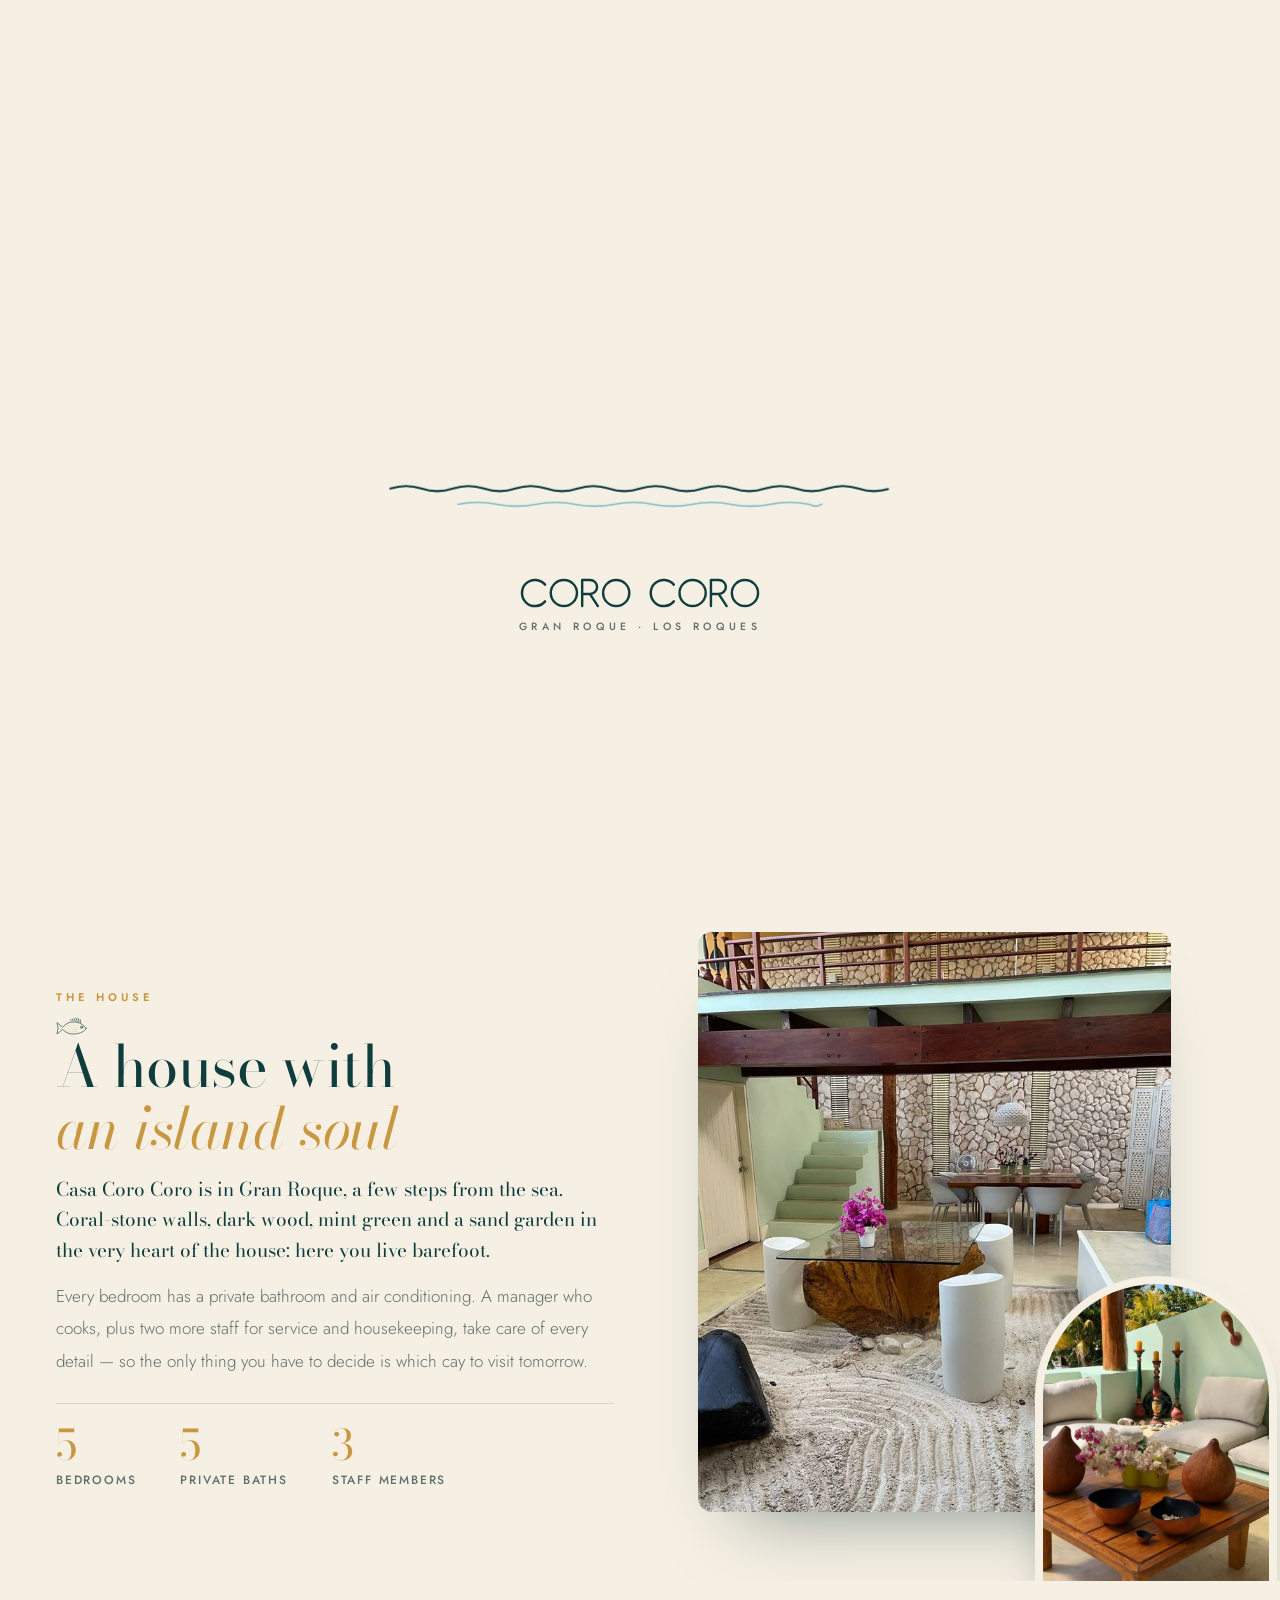
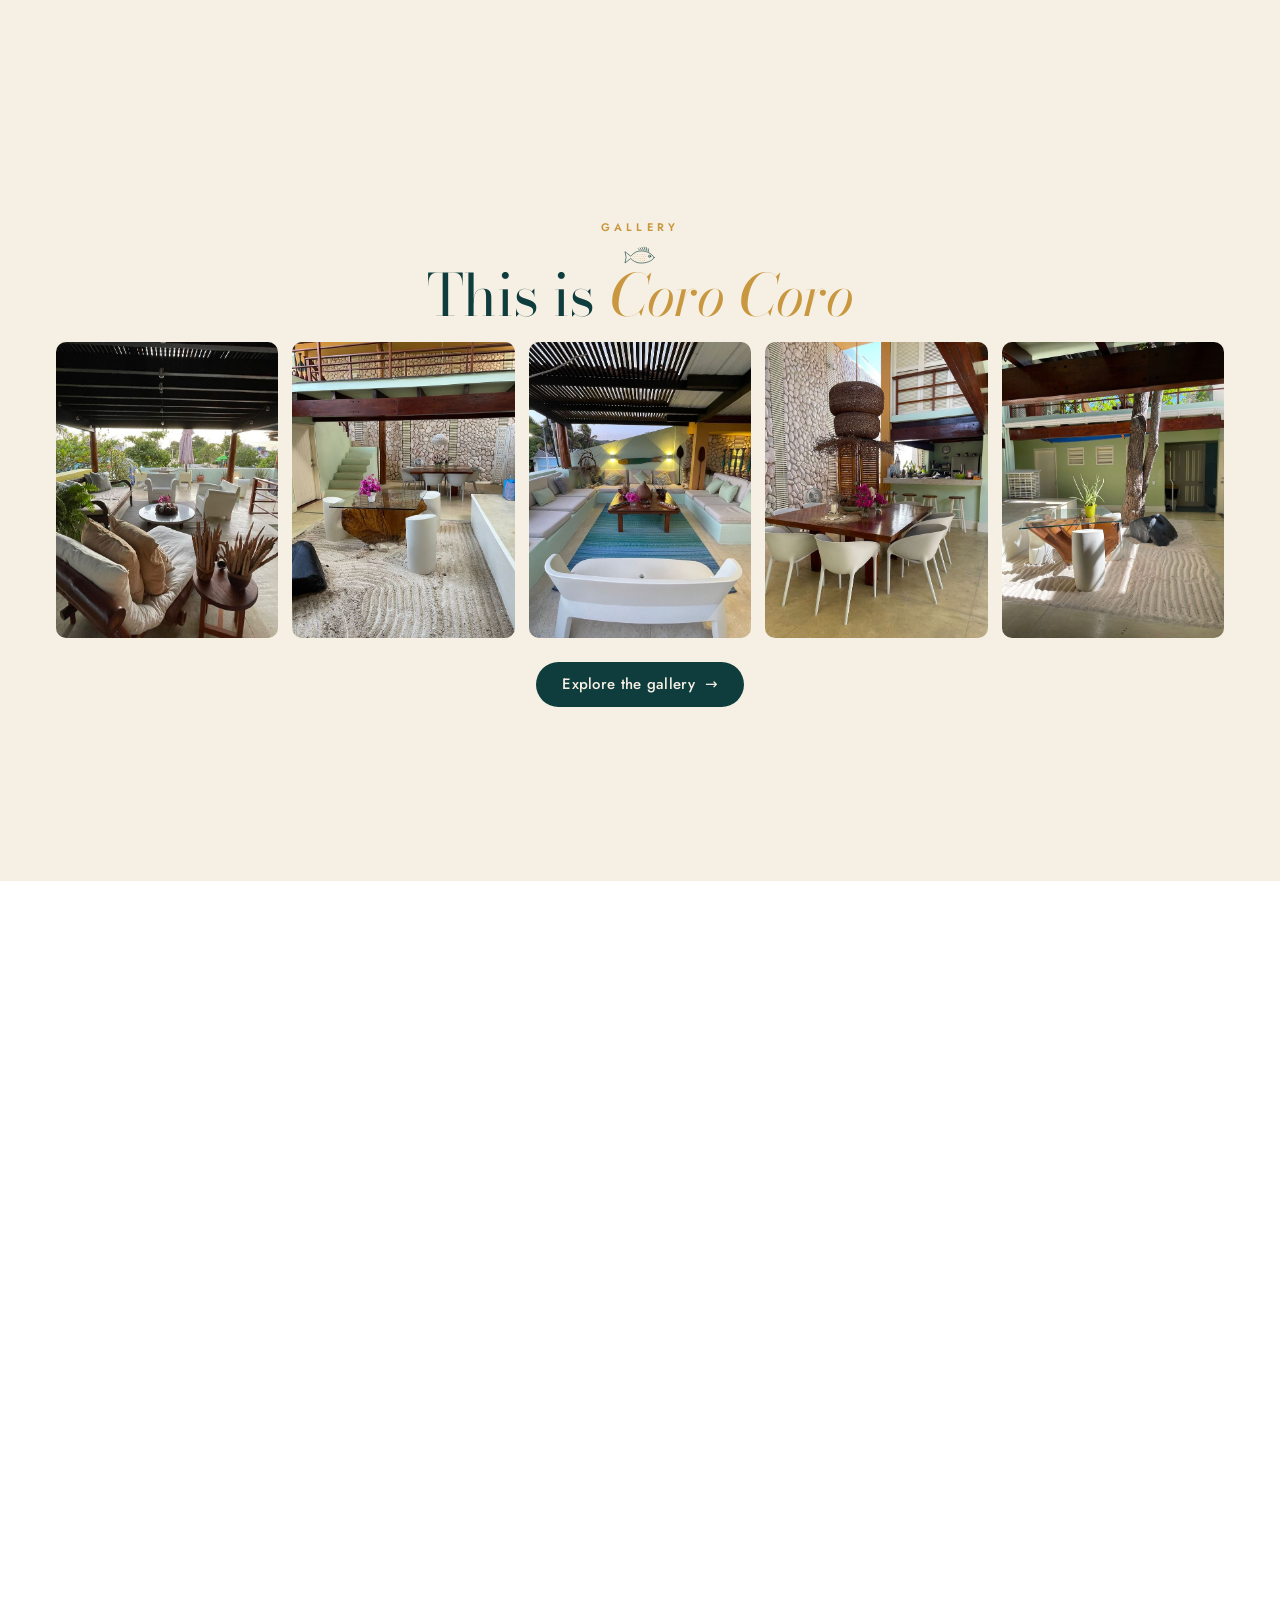
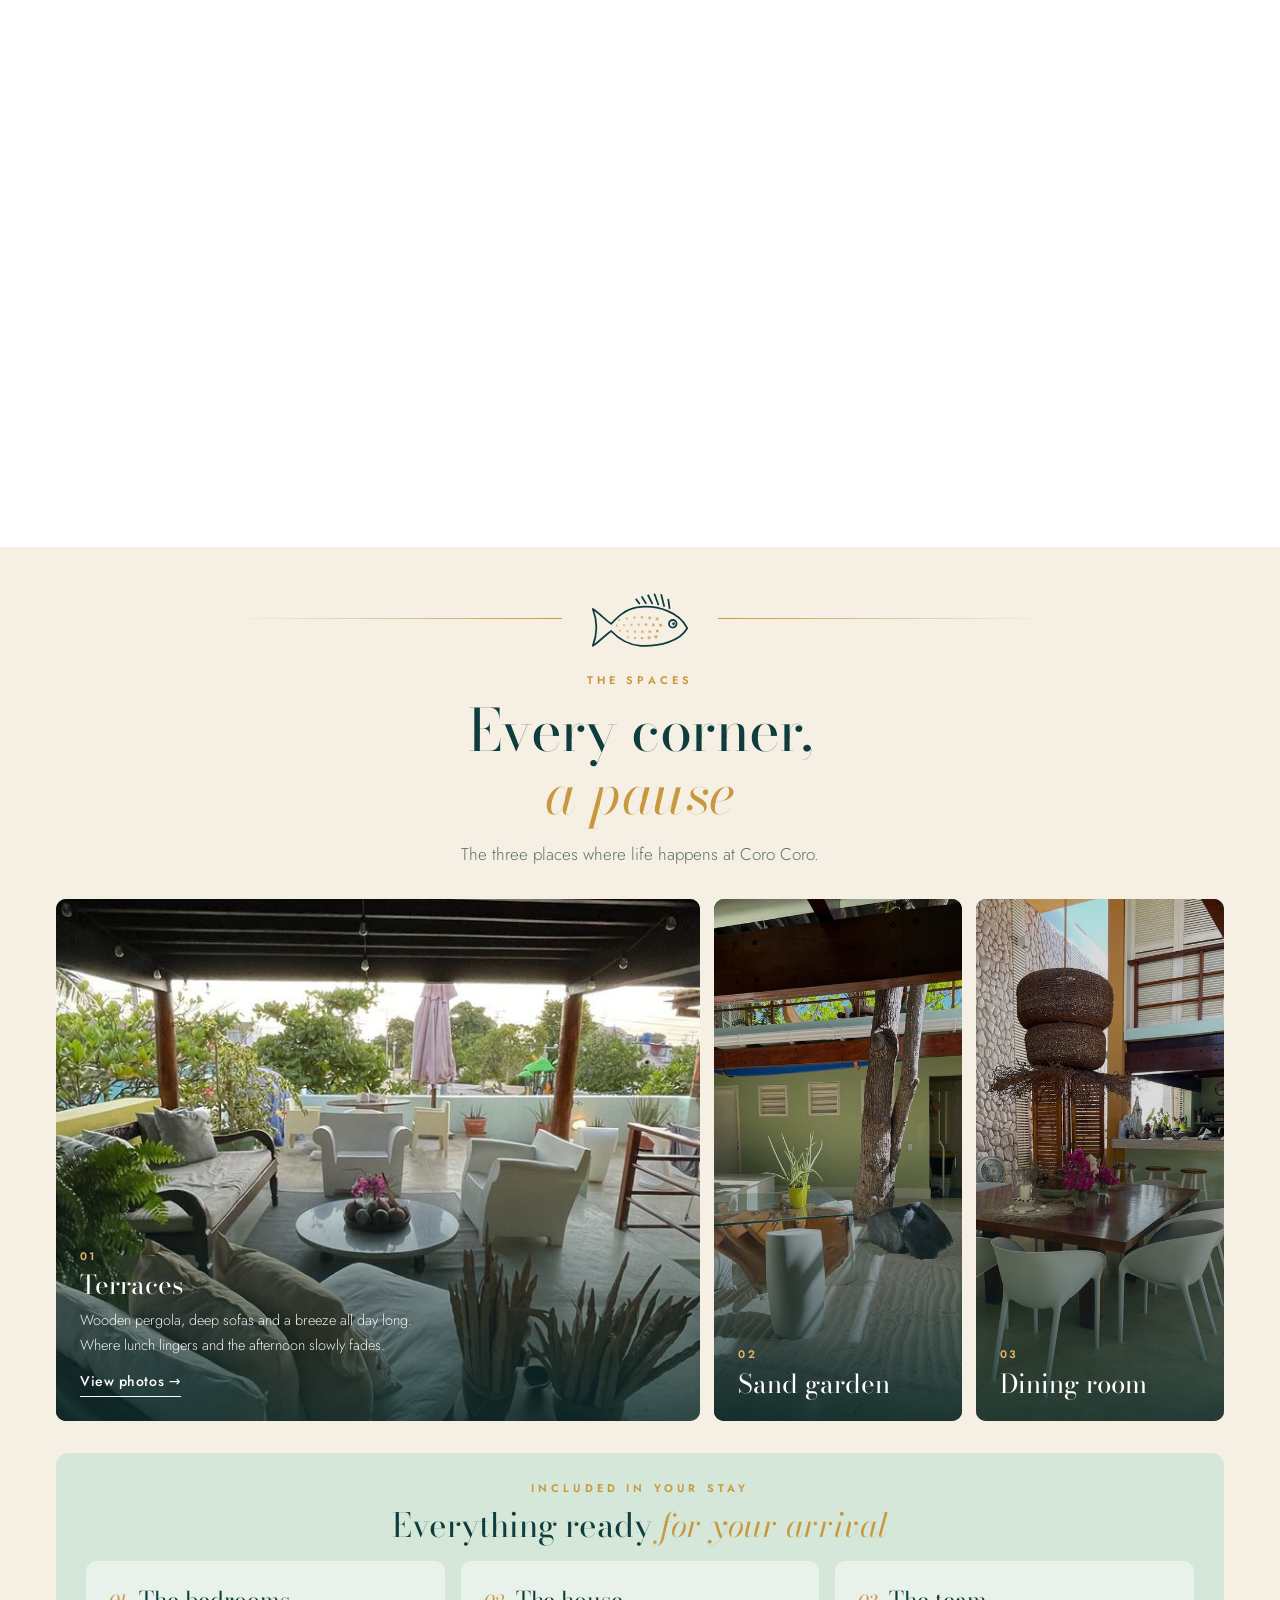
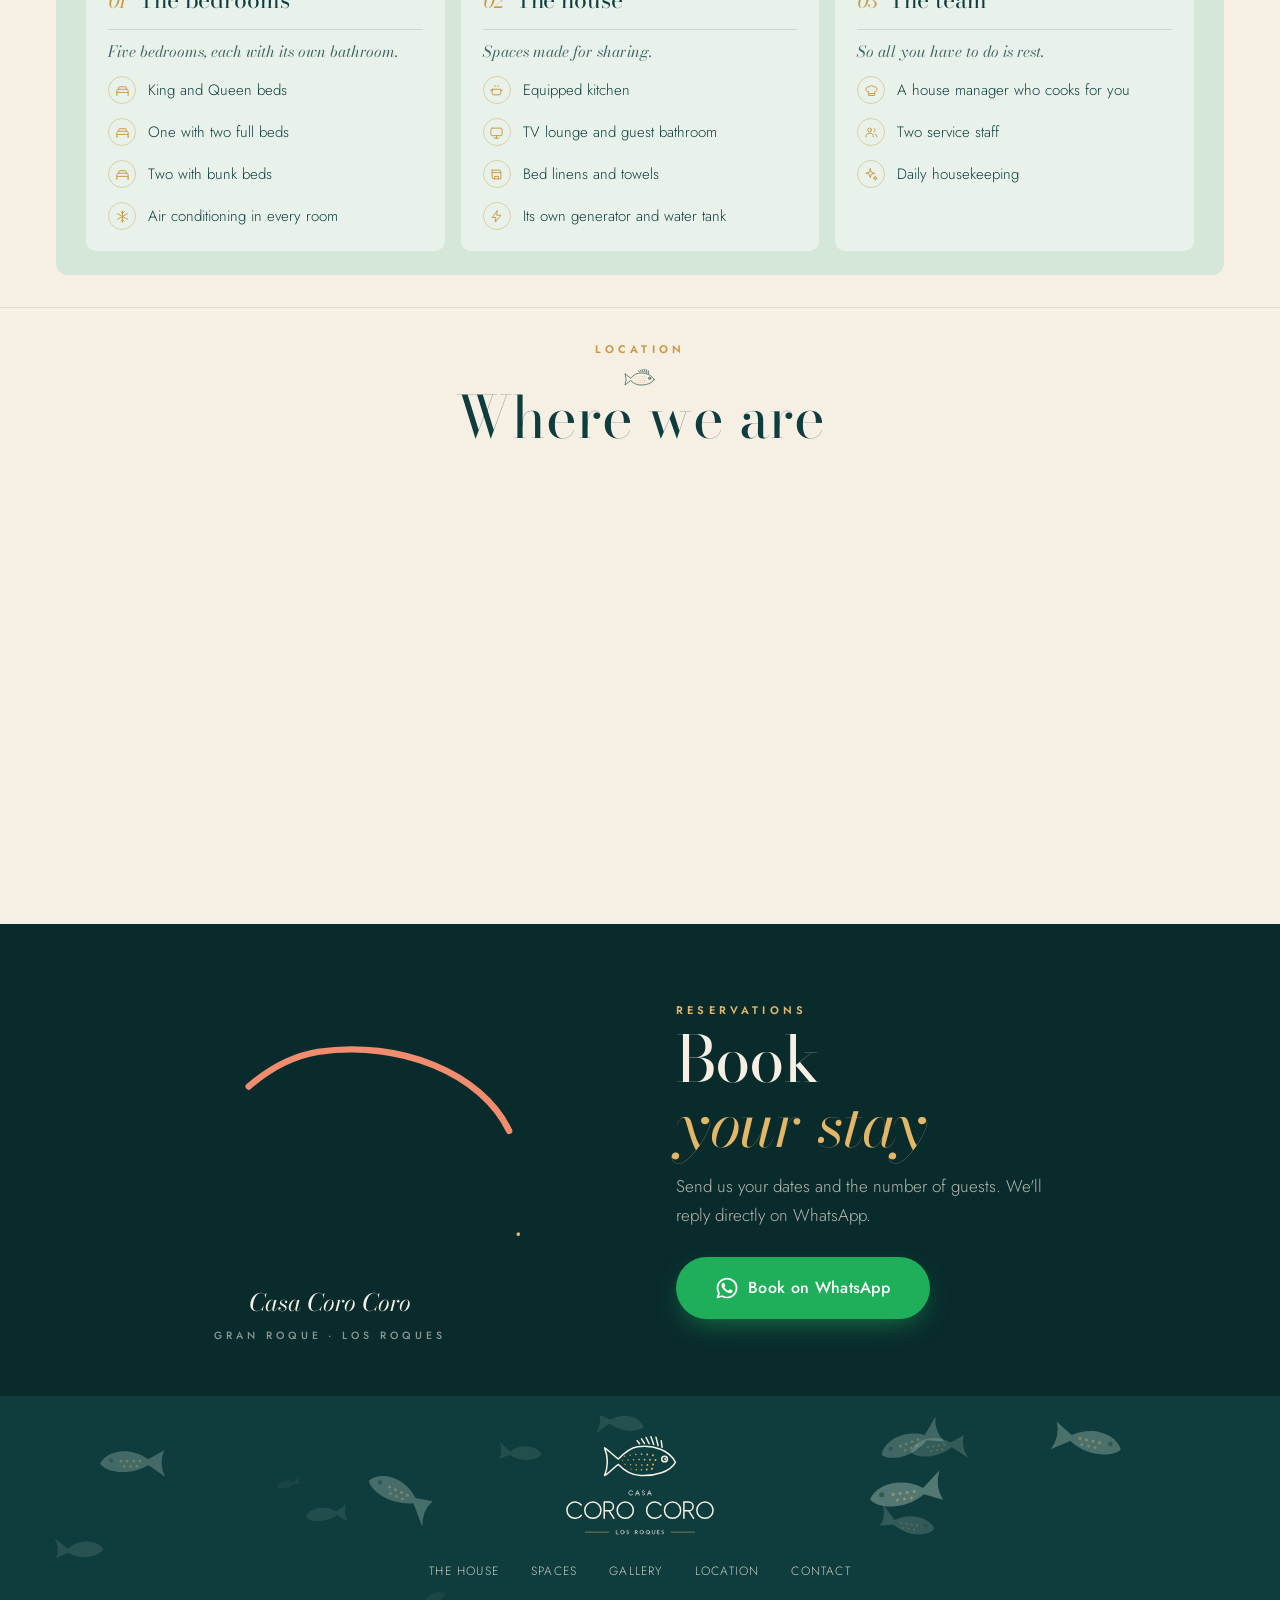
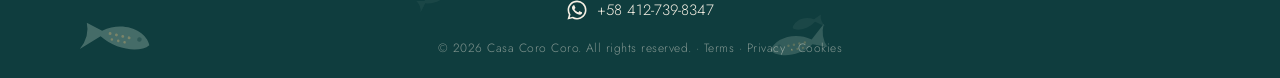
==== commit a6191530: "Header estilo UNIMET Derecho con índice, pantalla de carga con el corocoro saltando y salpicando, ca" ====
--- a/index.html
+++ b/index.html
@@ -24,7 +24,7 @@
 <link rel="preconnect" href="https://fonts.gstatic.com" crossorigin>
 <link href="https://fonts.googleapis.com/css2?family=Bodoni+Moda:ital,opsz,wght@0,6..96,400..600;1,6..96,400..600&family=Jost:wght@300;400;500;600&display=swap" rel="stylesheet">
 <link rel="preload" as="image" href="img/casa/portada.jpg" imagesrcset="img/casa/portada-900.jpg 675w, img/casa/portada.jpg 960w" imagesizes="(max-width: 900px) 100vw, 54vw" fetchpriority="high">
-<link rel="stylesheet" href="css/styles.css?v=10">
+<link rel="stylesheet" href="css/styles.css?v=12">
 
 <script type="application/ld+json">
 {
@@ -66,47 +66,64 @@
   </defs>
 </svg>
 
-<!-- LOADER -->
+<!-- LOADER: el corocoro salta y salpica -->
 <div id="loader" aria-hidden="true">
   <div class="loader-in">
-    <svg class="loader-fish" viewBox="-126 -92 252 146"><use href="#i-fish" x="-126" y="-92" width="252" height="146"/></svg>
+    <svg class="ld" viewBox="0 0 400 230">
+      <defs><clipPath id="ld-sky"><rect x="0" y="-60" width="400" height="232"/></clipPath></defs>
+      <g clip-path="url(#ld-sky)"><g class="ld-fish"><use href="#i-fish" x="-63" y="-46" width="126" height="73"/></g></g>
+      <path class="ld-water" d="M8,172 Q20,168 32,172 Q44,176 56,172 Q68,168 80,172 Q92,176 104,172 Q116,168 128,172 Q140,176 152,172 Q164,168 176,172 Q188,176 200,172 Q212,168 224,172 Q236,176 248,172 Q260,168 272,172 Q284,176 296,172 Q308,168 320,172 Q332,176 344,172 Q356,168 368,172 Q380,176 392,172" pathLength="1"/>
+      <path class="ld-water ld-water2" d="M60,184 Q75,181 90,184 Q105,187 120,184 Q135,181 150,184 Q165,187 180,184 Q195,181 210,184 Q225,187 240,184 Q255,181 270,184 Q285,187 300,184 Q315,181 330,184 Q335,187 340,184" pathLength="1"/>
+      <circle class="ld-drop" cx="118" cy="172" r="3.3" fill="var(--gold)" style="--dx:-61;--dy:-41;--t:0.70s"/><circle class="ld-drop" cx="118" cy="172" r="3.7" fill="#4FA9B8" style="--dx:-40;--dy:-37;--t:0.72s"/><circle class="ld-drop" cx="118" cy="172" r="4.1" fill="#4FA9B8" style="--dx:-43;--dy:-35;--t:0.71s"/><circle class="ld-drop" cx="118" cy="172" r="3.8" fill="#86C7D2" style="--dx:-66;--dy:-80;--t:0.70s"/><circle class="ld-drop" cx="118" cy="172" r="2.3" fill="var(--gold)" style="--dx:-23;--dy:-47;--t:0.67s"/><circle class="ld-drop" cx="118" cy="172" r="3.3" fill="#4FA9B8" style="--dx:-17;--dy:-50;--t:0.72s"/><circle class="ld-drop" cx="118" cy="172" r="3.8" fill="#86C7D2" style="--dx:-17;--dy:-84;--t:0.69s"/><circle class="ld-drop" cx="118" cy="172" r="4.2" fill="#4FA9B8" style="--dx:-11;--dy:-113;--t:0.71s"/><circle class="ld-drop" cx="118" cy="172" r="2.4" fill="var(--gold)" style="--dx:2;--dy:-61;--t:0.71s"/><circle class="ld-drop" cx="118" cy="172" r="4.5" fill="#86C7D2" style="--dx:19;--dy:-92;--t:0.72s"/><circle class="ld-drop" cx="118" cy="172" r="3.3" fill="#4FA9B8" style="--dx:15;--dy:-70;--t:0.73s"/><circle class="ld-drop" cx="118" cy="172" r="4.1" fill="#4FA9B8" style="--dx:22;--dy:-53;--t:0.68s"/><circle class="ld-drop" cx="118" cy="172" r="4.0" fill="var(--gold)" style="--dx:34;--dy:-67;--t:0.67s"/><circle class="ld-drop" cx="118" cy="172" r="4.1" fill="#4FA9B8" style="--dx:32;--dy:-34;--t:0.67s"/><circle class="ld-drop" cx="118" cy="172" r="4.0" fill="#4FA9B8" style="--dx:52;--dy:-35;--t:0.67s"/><circle class="ld-drop" cx="118" cy="172" r="2.7" fill="#86C7D2" style="--dx:39;--dy:-26;--t:0.68s"/><ellipse class="ld-rip" cx="118" cy="172" rx="38" ry="5" style="--t:0.66s"/><ellipse class="ld-rip ld-rip2" cx="118" cy="172" rx="38" ry="5" style="--t:0.86s"/>
+      <circle class="ld-drop" cx="282" cy="172" r="4.3" fill="var(--gold)" style="--dx:-71;--dy:-39;--t:1.39s"/><circle class="ld-drop" cx="282" cy="172" r="2.4" fill="#4FA9B8" style="--dx:-72;--dy:-50;--t:1.45s"/><circle class="ld-drop" cx="282" cy="172" r="3.0" fill="#4FA9B8" style="--dx:-41;--dy:-48;--t:1.40s"/><circle class="ld-drop" cx="282" cy="172" r="2.8" fill="#86C7D2" style="--dx:-30;--dy:-45;--t:1.42s"/><circle class="ld-drop" cx="282" cy="172" r="3.4" fill="var(--gold)" style="--dx:-35;--dy:-74;--t:1.42s"/><circle class="ld-drop" cx="282" cy="172" r="4.4" fill="#4FA9B8" style="--dx:-16;--dy:-53;--t:1.44s"/><circle class="ld-drop" cx="282" cy="172" r="4.5" fill="#86C7D2" style="--dx:-14;--dy:-66;--t:1.39s"/><circle class="ld-drop" cx="282" cy="172" r="3.2" fill="#4FA9B8" style="--dx:0;--dy:-100;--t:1.39s"/><circle class="ld-drop" cx="282" cy="172" r="3.9" fill="var(--gold)" style="--dx:-0;--dy:-97;--t:1.40s"/><circle class="ld-drop" cx="282" cy="172" r="2.6" fill="#86C7D2" style="--dx:21;--dy:-76;--t:1.43s"/><circle class="ld-drop" cx="282" cy="172" r="4.2" fill="#4FA9B8" style="--dx:16;--dy:-64;--t:1.42s"/><circle class="ld-drop" cx="282" cy="172" r="2.2" fill="#4FA9B8" style="--dx:44;--dy:-80;--t:1.40s"/><circle class="ld-drop" cx="282" cy="172" r="3.1" fill="var(--gold)" style="--dx:27;--dy:-39;--t:1.42s"/><circle class="ld-drop" cx="282" cy="172" r="4.6" fill="#4FA9B8" style="--dx:41;--dy:-59;--t:1.43s"/><circle class="ld-drop" cx="282" cy="172" r="2.3" fill="#4FA9B8" style="--dx:59;--dy:-35;--t:1.38s"/><circle class="ld-drop" cx="282" cy="172" r="2.3" fill="#86C7D2" style="--dx:69;--dy:-38;--t:1.42s"/><ellipse class="ld-rip" cx="282" cy="172" rx="38" ry="5" style="--t:1.38s"/><ellipse class="ld-rip ld-rip2" cx="282" cy="172" rx="38" ry="5" style="--t:1.58s"/>
+    </svg>
     <img src="img/logo-texto.svg" alt="" class="loader-word" width="320" height="38">
+    <p class="loader-place">Gran Roque · Los Roques</p>
   </div>
 </div>
 
-<!-- NAV -->
-<header id="nav">
-  <a href="#inicio" class="nav-logo" aria-label="Casa Coro Coro — inicio">
-    <img src="img/logo-horizontal.svg" alt="Casa Coro Coro" width="212" height="48" class="logo-dark">
-    <img src="img/logo-horizontal-claro.svg" alt="" width="212" height="48" class="logo-light" aria-hidden="true">
+<!-- HEADER (como UNIMET Derecho) -->
+<header id="nav" class="header">
+  <a href="#inicio" class="brand" aria-label="Casa Coro Coro, ir al inicio">
+    <span class="brand__logo"><svg viewBox="-126 -92 252 146"><use href="#i-fish" x="-126" y="-92" width="252" height="146"/></svg></span>
+    <span class="brand__word"><b>Casa Coro Coro</b><span>Gran Roque · Los Roques</span></span>
   </a>
-  <nav class="nav-links" aria-label="Navegación principal">
-    <a href="#sobre" data-es="La Casa" data-en="The House">La Casa</a>
+  <nav class="header__nav" aria-label="Principal">
+    <a href="#sobre" data-es="La casa" data-en="The house">La casa</a>
     <a href="#espacios" data-es="Espacios" data-en="Spaces">Espacios</a>
     <a href="galeria.html" data-es="Galería" data-en="Gallery">Galería</a>
     <a href="#ubicacion" data-es="Ubicación" data-en="Location">Ubicación</a>
-    <a href="#contacto" data-es="Contacto" data-en="Contact">Contacto</a>
+    <a href="#contacto" data-es="Reservas" data-en="Bookings">Reservas</a>
   </nav>
-  <div class="nav-right">
-    <div class="lang" role="group" aria-label="Idioma / Language">
-      <button data-lang="es" class="active">ES</button><span aria-hidden="true">/</span><button data-lang="en">EN</button>
-    </div>
-    <a class="btn btn-wa btn-sm" data-wa target="_blank" rel="noopener noreferrer">
-      <svg width="16" height="16"><use href="#i-wa"/></svg><span data-es="Reservar" data-en="Book">Reservar</span>
-    </a>
-    <button class="burger" id="burger" aria-label="Abrir menú" aria-expanded="false" aria-controls="mmenu"><span></span><span></span></button>
-  </div>
+  <div class="lang header__lang" role="group" aria-label="Idioma / Language">
+    <button data-lang="es" class="active">ES</button><span aria-hidden="true">/</span><button data-lang="en">EN</button>
+  </div>
+  <a class="header__cta" data-wa target="_blank" rel="noopener noreferrer"><svg width="15" height="15"><use href="#i-wa"/></svg><span data-es="Reservar" data-en="Book">Reservar</span></a>
+  <button class="header__index" aria-expanded="false" aria-controls="indice">
+    <span class="label" data-es="Índice" data-en="Index">Índice</span><i></i><i></i>
+  </button>
 </header>
 
-<div id="mmenu" class="mmenu" aria-hidden="true">
-  <a href="#sobre" data-es="La Casa" data-en="The House">La Casa</a>
-  <a href="#espacios" data-es="Espacios" data-en="Spaces">Espacios</a>
-  <a href="galeria.html" data-es="Galería" data-en="Gallery">Galería</a>
-  <a href="#ubicacion" data-es="Ubicación" data-en="Location">Ubicación</a>
-  <a href="#contacto" data-es="Contacto" data-en="Contact">Contacto</a>
-  <a class="btn btn-wa" data-wa target="_blank" rel="noopener noreferrer"><svg width="18" height="18"><use href="#i-wa"/></svg><span data-es="Reservar por WhatsApp" data-en="Book on WhatsApp">Reservar por WhatsApp</span></a>
-  <div class="lang" role="group" aria-label="Idioma / Language">
-    <button data-lang="es" class="active">ES</button><span aria-hidden="true">/</span><button data-lang="en">EN</button>
+<!-- ÍNDICE (menú) -->
+<div class="indice" id="indice" aria-hidden="true">
+  <div class="indice__inner">
+    <p class="indice__kicker" data-es="Índice" data-en="Index">Índice</p>
+    <ol class="indice__list">
+      <li><a href="#inicio"><span class="p">I</span><span class="t" data-es="Portada" data-en="Cover">Portada</span></a></li>
+      <li><a href="#sobre"><span class="p">II</span><span class="t" data-es="La casa" data-en="The house">La casa</span></a></li>
+      <li><a href="#pez"><span class="p">III</span><span class="t" data-es="El corocoro" data-en="The corocoro">El corocoro</span></a></li>
+      <li><a href="#espacios"><span class="p">IV</span><span class="t" data-es="Espacios" data-en="Spaces">Espacios</span></a></li>
+      <li><a href="#comodidades"><span class="p">V</span><span class="t" data-es="Incluido en tu estadía" data-en="Included in your stay">Incluido en tu estadía</span></a></li>
+      <li><a href="#ubicacion"><span class="p">VI</span><span class="t" data-es="Ubicación" data-en="Location">Ubicación</span></a></li>
+      <li><a href="#contacto"><span class="p">VII</span><span class="t" data-es="Reservas" data-en="Bookings">Reservas</span></a></li>
+      <li><a href="galeria.html"><span class="p">VIII</span><span class="t" data-es="Galería completa" data-en="Full gallery">Galería completa</span></a></li>
+    </ol>
+    <div class="indice__foot">
+      <a class="btn btn-wa" data-wa target="_blank" rel="noopener noreferrer"><svg width="18" height="18"><use href="#i-wa"/></svg><span data-es="Reservar por WhatsApp" data-en="Book on WhatsApp">Reservar por WhatsApp</span></a>
+      <div class="lang" role="group" aria-label="Idioma / Language">
+        <button data-lang="es" class="active">ES</button><span aria-hidden="true">/</span><button data-lang="en">EN</button>
+      </div>
+    </div>
   </div>
 </div>
 
@@ -115,6 +132,7 @@
 <!-- ═════════ HERO (portada tipo revista) ═════════ -->
 <section id="inicio" class="hero">
   <div class="hero-left">
+    <canvas class="shoal" id="shoal-hero" aria-hidden="true"></canvas>
     <div class="hero-copy">
       <p class="kicker hero-in" style="--d:0" data-es="Gran Roque · Los Roques" data-en="Gran Roque · Los Roques">Gran Roque · Los Roques</p>
       <h1 class="mast hero-in" style="--d:1"><span class="sr">Casa Coro Coro</span><svg class="mast-svg" viewBox="0 0 600 392" aria-hidden="true"><g class="mast-fish" transform="translate(300,112)"><g fill="none" stroke="currentColor" stroke-width="5" stroke-linecap="round" stroke-linejoin="round"><path class="d" pathLength="1" d="M118,2C100,-36 46,-58 -8,-50C-38,-45 -58,-24 -72,-9C-88,-20 -102,-36 -118,-46Q-100,0 -118,46C-102,36 -88,20 -72,9C-56,26 -30,44 2,46C50,48 100,34 118,2Z"/><path class="d d2" pathLength="1" d="M73.8,-47.9L70.7,-69.7"/><path class="d d2" pathLength="1" d="M60.2,-53.3L53.2,-81.5"/><path class="d d2" pathLength="1" d="M45.7,-57.3L36.4,-82.7"/><path class="d d2" pathLength="1" d="M30.4,-59.8L20.3,-80.4"/><path class="d d2" pathLength="1" d="M14.6,-60.6L5.0,-75.9"/><path class="d d2" pathLength="1" d="M-1.5,-59.8L-9.5,-70.1"/><circle class="d" pathLength="1" cx="82" cy="-9" r="9.5"/></g><circle class="f" cx="84" cy="-9" r="3.6" fill="currentColor"/><g class="dots" fill="var(--gold)"><circle class="f" style="--i:0" cx="43.0" cy="-21.3" r="3.25"/><circle class="f" style="--i:1" cx="24.0" cy="-23.9" r="3.00"/><circle class="f" style="--i:2" cx="5.0" cy="-25.0" r="2.75"/><circle class="f" style="--i:3" cx="-14.0" cy="-24.3" r="2.50"/><circle class="f" style="--i:4" cx="-33.0" cy="-22.0" r="2.25"/><circle class="f" style="--i:5" cx="-52.0" cy="-18.3" r="2.00"/><circle class="f" style="--i:6" cx="51.7" cy="-5.5" r="3.29"/><circle class="f" style="--i:7" cx="33.4" cy="-6.4" r="3.07"/><circle class="f" style="--i:8" cx="15.1" cy="-6.9" r="2.86"/><circle class="f" style="--i:9" cx="-3.1" cy="-7.0" r="2.64"/><circle class="f" style="--i:10" cx="-21.4" cy="-6.6" r="2.43"/><circle class="f" style="--i:11" cx="-39.7" cy="-5.8" r="2.21"/><circle class="f" style="--i:12" cx="-58.0" cy="-4.8" r="2.00"/><circle class="f" style="--i:13" cx="43.3" cy="9.3" r="3.25"/><circle class="f" style="--i:14" cx="24.7" cy="10.5" r="3.00"/><circle class="f" style="--i:15" cx="6.0" cy="11.0" r="2.75"/><circle class="f" style="--i:16" cx="-12.7" cy="10.7" r="2.50"/><circle class="f" style="--i:17" cx="-31.3" cy="9.8" r="2.25"/><circle class="f" style="--i:18" cx="-50.0" cy="8.3" r="2.00"/><circle class="f" style="--i:19" cx="40.0" cy="23.5" r="3.50"/><circle class="f" style="--i:20" cx="22.5" cy="26.0" r="3.12"/><circle class="f" style="--i:21" cx="5.0" cy="27.0" r="2.75"/><circle class="f" style="--i:22" cx="-12.5" cy="26.4" r="2.38"/><circle class="f" style="--i:23" cx="-30.0" cy="24.2" r="2.00"/></g></g><g fill="none" stroke="currentColor" stroke-width="2.2" stroke-linecap="round" stroke-linejoin="round" vector-effect="non-scaling-stroke"><path class="d dw" pathLength="1" stroke-width="0.1467" transform="translate(262.50,208.00) scale(15)" d="M.883,.179A.5,.5 0 1 0 .883,.821"/><path class="d dw" pathLength="1" stroke-width="0.1467" transform="translate(285.30,208.00) scale(15)" d="M0,1L.42,0L.84,1M.155,.66L.685,.66"/><path class="d dw" pathLength="1" stroke-width="0.1467" transform="translate(307.20,208.00) scale(15)" d="M.497,.125A.25,.25 0 1 0 .28,.5A.25,.25 0 1 1 .063,.875"/><path class="d dw" pathLength="1" stroke-width="0.1467" transform="translate(324.90,208.00) scale(15)" d="M0,1L.42,0L.84,1M.155,.66L.685,.66"/></g><g fill="none" stroke="currentColor" stroke-width="5" stroke-linecap="round" stroke-linejoin="round" vector-effect="non-scaling-stroke"><path class="d dw" pathLength="1" stroke-width="0.0926" transform="translate(56.46,246.00) scale(54)" d="M.883,.179A.5,.5 0 1 0 .883,.821"/><path class="d dw" pathLength="1" stroke-width="0.0926" transform="translate(115.86,246.00) scale(54)" d="M1,.5A.5,.5 0 1 1 0,.5A.5,.5 0 1 1 1,.5Z"/><path class="d dw" pathLength="1" stroke-width="0.0926" transform="translate(180.66,246.00) scale(54)" d="M0,1L0,0L.3,0A.27,.27 0 0 1 .3,.54L0,.54M.3,.54L.6,1"/><path class="d dw" pathLength="1" stroke-width="0.0926" transform="translate(223.86,246.00) scale(54)" d="M1,.5A.5,.5 0 1 1 0,.5A.5,.5 0 1 1 1,.5Z"/><path class="d dw" pathLength="1" stroke-width="0.0926" transform="translate(322.14,246.00) scale(54)" d="M.883,.179A.5,.5 0 1 0 .883,.821"/><path class="d dw" pathLength="1" stroke-width="0.0926" transform="translate(381.54,246.00) scale(54)" d="M1,.5A.5,.5 0 1 1 0,.5A.5,.5 0 1 1 1,.5Z"/><path class="d dw" pathLength="1" stroke-width="0.0926" transform="translate(446.34,246.00) scale(54)" d="M0,1L0,0L.3,0A.27,.27 0 0 1 .3,.54L0,.54M.3,.54L.6,1"/><path class="d dw" pathLength="1" stroke-width="0.0926" transform="translate(489.54,246.00) scale(54)" d="M1,.5A.5,.5 0 1 1 0,.5A.5,.5 0 1 1 1,.5Z"/></g><g class="mast-rule" stroke="var(--gold)" stroke-width="1.6" stroke-linecap="round" fill="none"><path class="d dw" pathLength="1" d="M196,346H118"/><path class="d dw" pathLength="1" d="M404,346H482"/></g><g fill="none" stroke="currentColor" stroke-width="1.9" stroke-linecap="round" stroke-linejoin="round" vector-effect="non-scaling-stroke"><path class="d dw" pathLength="1" stroke-width="0.1583" transform="translate(220.92,340.00) scale(12)" d="M0,0L0,1L.5,1"/><path class="d dw" pathLength="1" stroke-width="0.1583" transform="translate(235.32,340.00) scale(12)" d="M1,.5A.5,.5 0 1 1 0,.5A.5,.5 0 1 1 1,.5Z"/><path class="d dw" pathLength="1" stroke-width="0.1583" transform="translate(255.72,340.00) scale(12)" d="M.497,.125A.25,.25 0 1 0 .28,.5A.25,.25 0 1 1 .063,.875"/><path class="d dw" pathLength="1" stroke-width="0.1583" transform="translate(284.28,340.00) scale(12)" d="M0,1L0,0L.3,0A.27,.27 0 0 1 .3,.54L0,.54M.3,.54L.6,1"/><path class="d dw" pathLength="1" stroke-width="0.1583" transform="translate(299.88,340.00) scale(12)" d="M1,.5A.5,.5 0 1 1 0,.5A.5,.5 0 1 1 1,.5Z"/><path class="d dw" pathLength="1" stroke-width="0.1583" transform="translate(320.28,340.00) scale(12)" d="M1,.5A.5,.5 0 1 1 0,.5A.5,.5 0 1 1 1,.5ZM.62,.68L.96,1.04"/><path class="d dw" pathLength="1" stroke-width="0.1583" transform="translate(340.68,340.00) scale(12)" d="M0,0L0,.64A.36,.36 0 0 0 .72,.64L.72,0"/><path class="d dw" pathLength="1" stroke-width="0.1583" transform="translate(357.72,340.00) scale(12)" d="M.52,0L0,0L0,1L.52,1M0,.5L.44,.5"/><path class="d dw" pathLength="1" stroke-width="0.1583" transform="translate(372.36,340.00) scale(12)" d="M.497,.125A.25,.25 0 1 0 .28,.5A.25,.25 0 1 1 .063,.875"/></g></svg></h1>
@@ -340,7 +358,7 @@
   <div class="lb-count" id="lb-count" aria-live="polite"></div>
 </div>
 
-<script src="js/fotos.js?v=10"></script>
-<script src="js/main.js?v=10"></script>
+<script src="js/fotos.js?v=12"></script>
+<script src="js/main.js?v=12"></script>
 </body>
 </html>
--- a/css/styles.css
+++ b/css/styles.css
@@ -60,48 +60,12 @@
 .btn-lg { padding: 21px 42px; font-size: 17px; }
 .link-btn { font-weight: 500; font-size: 14px; letter-spacing: .04em; border-bottom: 1px solid currentColor; padding-bottom: 3px; }
 
-/* ── loader ── */
-#loader { position: fixed; inset: 0; z-index: 200; background: var(--sand); display: grid; place-items: center; transition: transform .9s var(--ease) .1s, visibility 0s 1.1s; }
-#loader.done { transform: translateY(-101%); visibility: hidden; }
-html:not(.js) #loader { display: none; }
-.loader-in { display: grid; justify-items: center; gap: 24px; }
-.loader-fish { width: min(46vw, 210px); height: auto; color: var(--ink); animation: bob 2.4s ease-in-out infinite; }
-.loader-fish .fish-line { stroke-dasharray: 900; stroke-dashoffset: 900; animation: draw 1.4s var(--ease) forwards; }
-.loader-fish circle { opacity: 0; animation: pop .5s var(--ease) .9s forwards; }
-.loader-fish .fish-dots circle { animation-delay: 1.05s; }
-.loader-word { width: min(58vw, 250px); opacity: 0; animation: rise .8s var(--ease) .6s forwards; }
 @keyframes draw { to { stroke-dashoffset: 0; } }
 @keyframes pop { to { opacity: 1; } }
 @keyframes rise { from { opacity: 0; transform: translateY(14px); } to { opacity: 1; transform: none; } }
 @keyframes bob { 0%, 100% { transform: translateY(0) rotate(-1.5deg); } 50% { transform: translateY(-7px) rotate(1.5deg); } }
 @keyframes spin { to { transform: rotate(360deg); } }
 @keyframes cue { 0% { transform: translateY(0); opacity: 1; } 80%, 100% { transform: translateY(16px); opacity: 0; } }
-
-/* ── nav ── */
-#nav { position: fixed; top: 0; left: 0; right: 0; z-index: 100; display: flex; align-items: center; justify-content: space-between; gap: 24px; padding: 14px 56px; background: rgba(246, 240, 228, .94); -webkit-backdrop-filter: blur(14px); backdrop-filter: blur(14px); box-shadow: 0 1px 0 rgba(15, 61, 62, .08); transition: background .4s, padding .4s var(--ease), box-shadow .4s, transform .5s var(--ease); }
-#nav.scrolled { background: rgba(246, 240, 228, .9); -webkit-backdrop-filter: blur(14px); backdrop-filter: blur(14px); padding-top: 10px; padding-bottom: 10px; box-shadow: 0 1px 0 rgba(15, 61, 62, .08); }
-#nav.hide { transform: translateY(-110%); }
-.nav-logo { position: relative; display: block; flex: none; }
-.nav-logo img { height: 44px; width: auto; }
-.nav-logo .logo-light { display: none; }
-.nav-links { display: flex; gap: clamp(18px, 2.4vw, 36px); font-size: 14px; font-weight: 400; letter-spacing: .04em; }
-.nav-links a { position: relative; padding: 6px 0; }
-.nav-links a::after { content: ''; position: absolute; left: 0; bottom: 0; width: 100%; height: 1px; background: var(--gold); transform: scaleX(0); transform-origin: right; transition: transform .45s var(--ease); }
-.nav-links a:hover::after { transform: scaleX(1); transform-origin: left; }
-.nav-right { display: flex; align-items: center; gap: 18px; }
-.lang { display: flex; align-items: center; gap: 6px; font-size: 13px; letter-spacing: .1em; font-weight: 500; }
-.lang button { opacity: .45; padding: 6px 4px; transition: opacity .3s; }
-.lang button.active { opacity: 1; }
-.lang span { opacity: .3; }
-.burger { display: none; width: 44px; height: 44px; position: relative; border-radius: 50%; border: 1px solid currentColor; color: var(--ink); }
-.burger span { position: absolute; left: 13px; right: 13px; height: 1.5px; background: currentColor; transition: transform .4s var(--ease), top .4s var(--ease); }
-.burger span:first-child { top: 17px; } .burger span:last-child { top: 24px; }
-.burger[aria-expanded="true"] span:first-child { top: 21px; transform: rotate(45deg); }
-.burger[aria-expanded="true"] span:last-child { top: 21px; transform: rotate(-45deg); }
-.mmenu { position: fixed; inset: 0; z-index: 90; background: var(--sand); display: flex; flex-direction: column; align-items: center; justify-content: center; gap: 20px; padding: 80px 20px 30px; overflow-y: auto; clip-path: circle(0 at calc(100% - 42px) 38px); transition: clip-path .7s var(--ease), visibility 0s .7s; visibility: hidden; }
-.mmenu.open { clip-path: circle(150% at calc(100% - 42px) 38px); visibility: visible; transition: clip-path .7s var(--ease); }
-.mmenu > a:not(.btn) { font-family: var(--font-d); font-size: 30px; color: var(--ink); }
-.mmenu .btn { margin-top: 8px; }
 
 /* ── la casa ── */
 .about { display: grid; grid-template-columns: 55% 45%; align-items: center; }
@@ -215,13 +179,10 @@
 /* ══════════ pantallas ══════════ */
 @media (max-width: 1100px) {
   .wrap, .mapa-wrap { padding: 0 36px; }
-  #nav { padding-left: 36px; padding-right: 36px; }
   .about-text { padding-right: 48px; }
   .dest-in { padding: 64px 36px 0; }
 }
 @media (max-width: 1020px) {
-  .nav-links, #nav .btn-wa, #nav .lang { display: none; }
-  .burger { display: block; }
   .gal-grid { grid-template-columns: repeat(3, 1fr); }
 }
 @media (max-width: 900px) {
@@ -245,9 +206,6 @@
 }
 @media (max-width: 768px) {
   .wrap, .mapa-wrap { padding: 0 20px; }
-  #nav { padding: 12px 20px; }
-  #nav.scrolled { padding-top: 8px; padding-bottom: 8px; }
-  .nav-logo img { height: 38px; }
   .sec { padding: 16px 0; }
   .s-title, .mapa-title { font-size: 30px; }
   .s-sub, .body { font-size: 16px; line-height: 1.75; }
@@ -293,7 +251,7 @@
 
 /* ══════════ PORTADA tipo revista ══════════ */
 .sr { position: absolute; width: 1px; height: 1px; overflow: hidden; clip: rect(0 0 0 0); white-space: nowrap; }
-.hero { position: relative; display: grid; grid-template-columns: 46% 54%; min-height: 100vh; min-height: 100svh; padding-top: 72px; background: var(--sand); overflow: hidden; }
+.hero { position: relative; display: grid; grid-template-columns: 46% 54%; min-height: 100vh; min-height: 100svh; padding-top: 78px; background: var(--sand); overflow: hidden; }
 .hero-left { position: relative; display: flex; align-items: center; justify-content: center; padding: 40px 56px 48px; background: linear-gradient(180deg, #F6F0E4 0%, #EFF0E3 58%, #DCE9DE 100%); }
 .shoal { position: absolute; inset: 0; width: 100%; height: 100%; max-width: none; z-index: 0; }
 .hero-copy { position: relative; z-index: 1; width: 100%; max-width: 470px; text-align: center; pointer-events: none; }
@@ -437,3 +395,119 @@
 .inc-ic { width: 28px; height: 28px; border-color: rgba(201, 151, 63, .4); }
 .inc-ic svg { width: 15px; height: 15px; }
 .inc-it:hover .inc-ic { transform: none; }
+
+/* ══════════ PANTALLA DE CARGA: el corocoro salta y salpica ══════════ */
+#loader { position: fixed; inset: 0; z-index: 200; background: var(--sand); display: grid; place-items: center; transition: transform .9s var(--ease) .1s, visibility 0s 1.1s; }
+#loader.done { transform: translateY(-101%); visibility: hidden; }
+html:not(.js) #loader { display: none; }
+.loader-in { display: grid; justify-items: center; gap: 10px; }
+.ld { width: min(86vw, 520px); height: auto; overflow: visible; color: var(--ink); }
+.ld-fish { transform: translate(100px, 250px); animation: leap 1.1s cubic-bezier(.33, .1, .67, .9) .45s both; }
+.ld-water { fill: none; stroke: var(--ink); stroke-width: 1.6; stroke-linecap: round; stroke-dasharray: 1 1; stroke-dashoffset: 1; animation: draw .9s var(--ease) .05s forwards; }
+.ld-water2 { stroke: #4FA9B8; stroke-width: 1.2; opacity: .7; animation-delay: .2s; }
+.ld-drop { opacity: 0; animation: drop .9s cubic-bezier(.2, .7, .4, 1) var(--t) forwards; }
+.ld-rip { fill: none; stroke: #4FA9B8; stroke-width: 1.2; opacity: 0; transform-box: fill-box; transform-origin: center; animation: rip 1.1s ease-out var(--t) forwards; }
+.ld-rip2 { stroke: var(--ink); stroke-width: .8; }
+.loader-word { width: min(58vw, 240px); height: auto; margin-top: 4px; opacity: 0; animation: rise .8s var(--ease) 1.45s forwards; }
+.loader-place { font-size: 10.5px; font-weight: 500; letter-spacing: .42em; text-transform: uppercase; color: var(--muted); opacity: 0; animation: rise .8s var(--ease) 1.6s forwards; }
+@keyframes drop {
+  0% { opacity: 0; transform: translate(0, 0); }
+  8% { opacity: 1; }
+  50% { transform: translate(calc(var(--dx) * 1px), calc(var(--dy) * 1px)); }
+  100% { opacity: 0; transform: translate(calc(var(--dx) * 1.5px), calc(var(--dy) * 1px + 46px)); }
+}
+@keyframes rip { 0% { opacity: 0; transform: scale(.1); } 12% { opacity: .8; } 100% { opacity: 0; transform: scale(1.6); } }
+@keyframes leap {
+  0% { transform: translate(100.0px, 250.0px) rotate(-45.0deg); }
+  5% { transform: translate(110.0px, 219.6px) rotate(-43.9deg); }
+  10% { transform: translate(120.0px, 192.4px) rotate(-42.6deg); }
+  15% { transform: translate(130.0px, 168.4px) rotate(-40.9deg); }
+  20% { transform: translate(140.0px, 147.6px) rotate(-38.7deg); }
+  25% { transform: translate(150.0px, 130.0px) rotate(-36.0deg); }
+  30% { transform: translate(160.0px, 115.6px) rotate(-32.2deg); }
+  35% { transform: translate(170.0px, 104.4px) rotate(-27.2deg); }
+  40% { transform: translate(180.0px, 96.4px) rotate(-20.2deg); }
+  45% { transform: translate(190.0px, 91.6px) rotate(-11.0deg); }
+  50% { transform: translate(200.0px, 90.0px) rotate(-0.0deg); }
+  55% { transform: translate(210.0px, 91.6px) rotate(11.0deg); }
+  60% { transform: translate(220.0px, 96.4px) rotate(20.2deg); }
+  65% { transform: translate(230.0px, 104.4px) rotate(27.2deg); }
+  70% { transform: translate(240.0px, 115.6px) rotate(32.2deg); }
+  75% { transform: translate(250.0px, 130.0px) rotate(36.0deg); }
+  80% { transform: translate(260.0px, 147.6px) rotate(38.7deg); }
+  85% { transform: translate(270.0px, 168.4px) rotate(40.9deg); }
+  90% { transform: translate(280.0px, 192.4px) rotate(42.6deg); }
+  95% { transform: translate(290.0px, 219.6px) rotate(43.9deg); }
+  100% { transform: translate(300.0px, 250.0px) rotate(45.0deg); }
+}
+
+/* ══════════ HEADER (como UNIMET Derecho) ══════════ */
+.header { position: fixed; top: 0; left: 0; right: 0; z-index: 100; display: flex; align-items: center; gap: 28px; padding: 16px 56px; color: var(--ink);
+  transition: transform .6s var(--ease), color .4s, background-color .4s, box-shadow .4s; }
+.header.scrolled { background: rgba(246, 240, 228, .88); -webkit-backdrop-filter: blur(14px); backdrop-filter: blur(14px); box-shadow: 0 1px 0 rgba(15, 61, 62, .08); }
+.header.away, .header.hide { transform: translateY(-110%); }
+.is-menu .header { color: var(--sand); background: transparent; box-shadow: none; -webkit-backdrop-filter: none; backdrop-filter: none; transform: none; }
+.brand { display: flex; align-items: center; gap: 12px; margin-right: auto; }
+.brand__logo { display: grid; place-items: center; width: 46px; height: 46px; flex: none; border-radius: 50%; background: var(--ink); color: var(--sand); --gold: var(--gold-2); transition: transform .6s var(--ease); }
+.brand__logo svg { width: 68%; height: auto; }
+.brand:hover .brand__logo { transform: rotate(-8deg); }
+.is-menu .brand__logo { box-shadow: 0 0 0 1.5px rgba(246, 240, 228, .8); }
+.brand__word { display: flex; flex-direction: column; line-height: 1.12; }
+.brand__word b { font-family: var(--font-d); font-weight: 500; font-size: 18px; letter-spacing: -.005em; }
+.brand__word span { font-size: 10px; letter-spacing: .2em; text-transform: uppercase; font-weight: 600; opacity: .62; }
+.header__nav { position: relative; display: flex; gap: 2px; white-space: nowrap; font-size: 14px; font-weight: 500; }
+.header__nav a { position: relative; z-index: 1; padding: 9px clamp(8px, calc(2.6vw - 22px), 15px); border-radius: 999px; opacity: .82; transition: opacity .3s, color .35s; }
+.header__nav a:hover { opacity: 1; }
+.header__nav a.is-pill { color: var(--sand); opacity: 1; }
+.nav__pill { position: absolute; left: 0; top: 0; width: 0; height: 100%; border-radius: 999px; background: var(--ink); opacity: 0; pointer-events: none;
+  transition: transform .45s cubic-bezier(.2, .8, .2, 1), width .45s cubic-bezier(.2, .8, .2, 1), opacity .3s, background-color .4s; }
+.nav__pill.is-gold { background: var(--gold); }
+.header__lang { font-size: 12px; }
+.header__cta { display: inline-flex; align-items: center; gap: 8px; padding: 11px 18px; border-radius: 999px; background: var(--ink); color: var(--sand); font-size: 12px; font-weight: 600; letter-spacing: .14em; text-transform: uppercase; transition: background .3s; }
+.header__cta:hover { background: var(--ink-2); }
+.is-menu .header__cta { background: var(--sand); color: var(--ink); }
+.label { font-size: 11.5px; font-weight: 600; letter-spacing: .14em; text-transform: uppercase; line-height: 1.3; }
+.header__index { display: flex; align-items: center; gap: 10px; position: relative; padding: 8px 0; color: inherit; }
+.header__index i { display: block; width: 22px; height: 1.5px; background: currentColor; transition: transform .5s var(--ease), width .5s var(--ease), top .5s var(--ease); }
+.header__index i + i { position: absolute; right: 0; top: calc(50% + 4px); width: 14px; }
+.header__index i:first-of-type { transform: translateY(-3px); }
+.is-menu .header__index i:first-of-type { transform: rotate(45deg); }
+.is-menu .header__index i + i { transform: rotate(-45deg); width: 22px; top: 50%; }
+
+/* ══════════ ÍNDICE ══════════ */
+.indice { position: fixed; inset: 0; z-index: 95; background: var(--ink); color: var(--sand); clip-path: inset(0 0 100% 0); visibility: hidden; overflow-y: auto;
+  transition: clip-path .8s var(--ease), visibility 0s .8s; }
+.is-menu .indice { clip-path: inset(0); visibility: visible; transition: clip-path .8s var(--ease); }
+.indice__inner { max-width: 1000px; margin: 0 auto; padding: 116px 56px 40px; min-height: 100%; display: flex; flex-direction: column; }
+.indice__kicker { font-size: 11.5px; font-weight: 600; letter-spacing: .14em; text-transform: uppercase; color: var(--gold-2); margin-bottom: 18px; }
+.indice__list { list-style: none; columns: 2; column-gap: clamp(32px, 6vw, 80px); }
+.indice__list li { break-inside: avoid; opacity: 0; transform: translateY(30px); transition: opacity .6s var(--ease), transform .8s var(--ease); }
+.is-menu .indice__list li { opacity: 1; transform: none; }
+.is-menu .indice__list li:nth-child(1) { transition-delay: .30s; } .is-menu .indice__list li:nth-child(2) { transition-delay: .35s; }
+.is-menu .indice__list li:nth-child(3) { transition-delay: .40s; } .is-menu .indice__list li:nth-child(4) { transition-delay: .45s; }
+.is-menu .indice__list li:nth-child(5) { transition-delay: .50s; } .is-menu .indice__list li:nth-child(6) { transition-delay: .55s; }
+.is-menu .indice__list li:nth-child(7) { transition-delay: .60s; } .is-menu .indice__list li:nth-child(8) { transition-delay: .65s; }
+.indice__list a { display: flex; align-items: baseline; gap: 16px; padding: 14px 0; border-bottom: 1px solid rgba(246, 240, 228, .16); }
+.indice__list .p { flex: none; width: 38px; font-family: var(--font-d); font-size: 15px; letter-spacing: .02em; opacity: .55; }
+.indice__list .t { font-family: var(--font-d); font-size: clamp(21px, 2vw, 27px); font-weight: 400; letter-spacing: -.01em; line-height: 1.2; transition: color .3s, transform .5s var(--ease); }
+.indice__list a::after { content: "→"; margin-left: auto; align-self: center; opacity: 0; transform: translateX(-8px); transition: opacity .3s, transform .5s var(--ease); }
+.indice__list a:hover .t, .indice__list a[aria-current] .t { color: var(--gold-2); transform: translateX(6px); }
+.indice__list a:hover::after { opacity: .8; transform: none; }
+.indice__foot { margin-top: auto; padding-top: 40px; display: flex; align-items: center; justify-content: space-between; gap: 20px; flex-wrap: wrap; }
+.indice__foot .lang { color: var(--sand); }
+
+@media (max-width: 1100px) { .header__nav { display: none; } .header { padding: 14px 36px; } }
+@media (max-width: 820px) {
+  .header { gap: 16px; padding: 12px 20px; }
+  .header__cta, .header__lang { display: none; }
+  .brand__logo { width: 40px; height: 40px; }
+  .brand__word b { font-size: 16px; }
+  .brand__word span { font-size: 9px; }
+  .indice__inner { padding: 96px 20px 32px; }
+  .indice__list { columns: 1; }
+  .indice__list a { padding: 13px 0; }
+  .indice__list .t { font-size: 22px; }
+}
+@media (prefers-reduced-motion: reduce) {
+  .ld-fish { animation: none; transform: translate(200px, 92px); }
+}
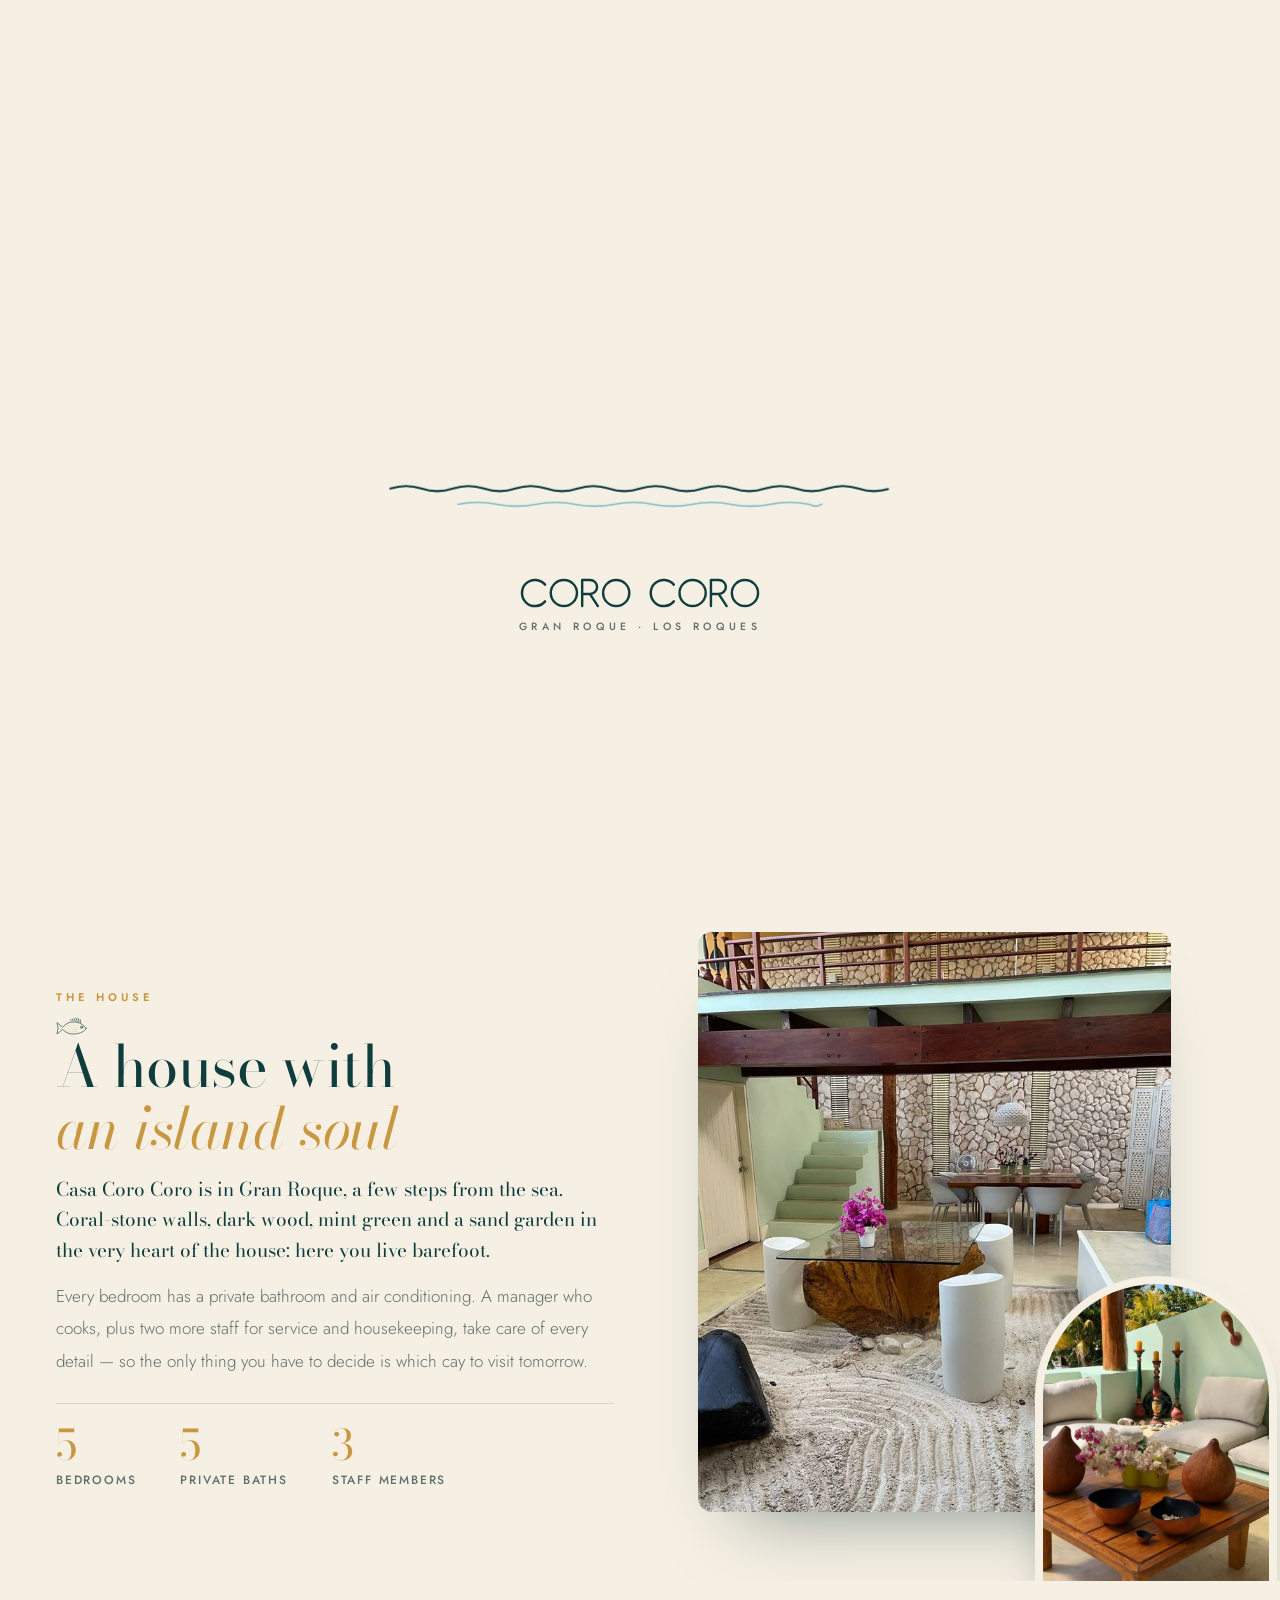
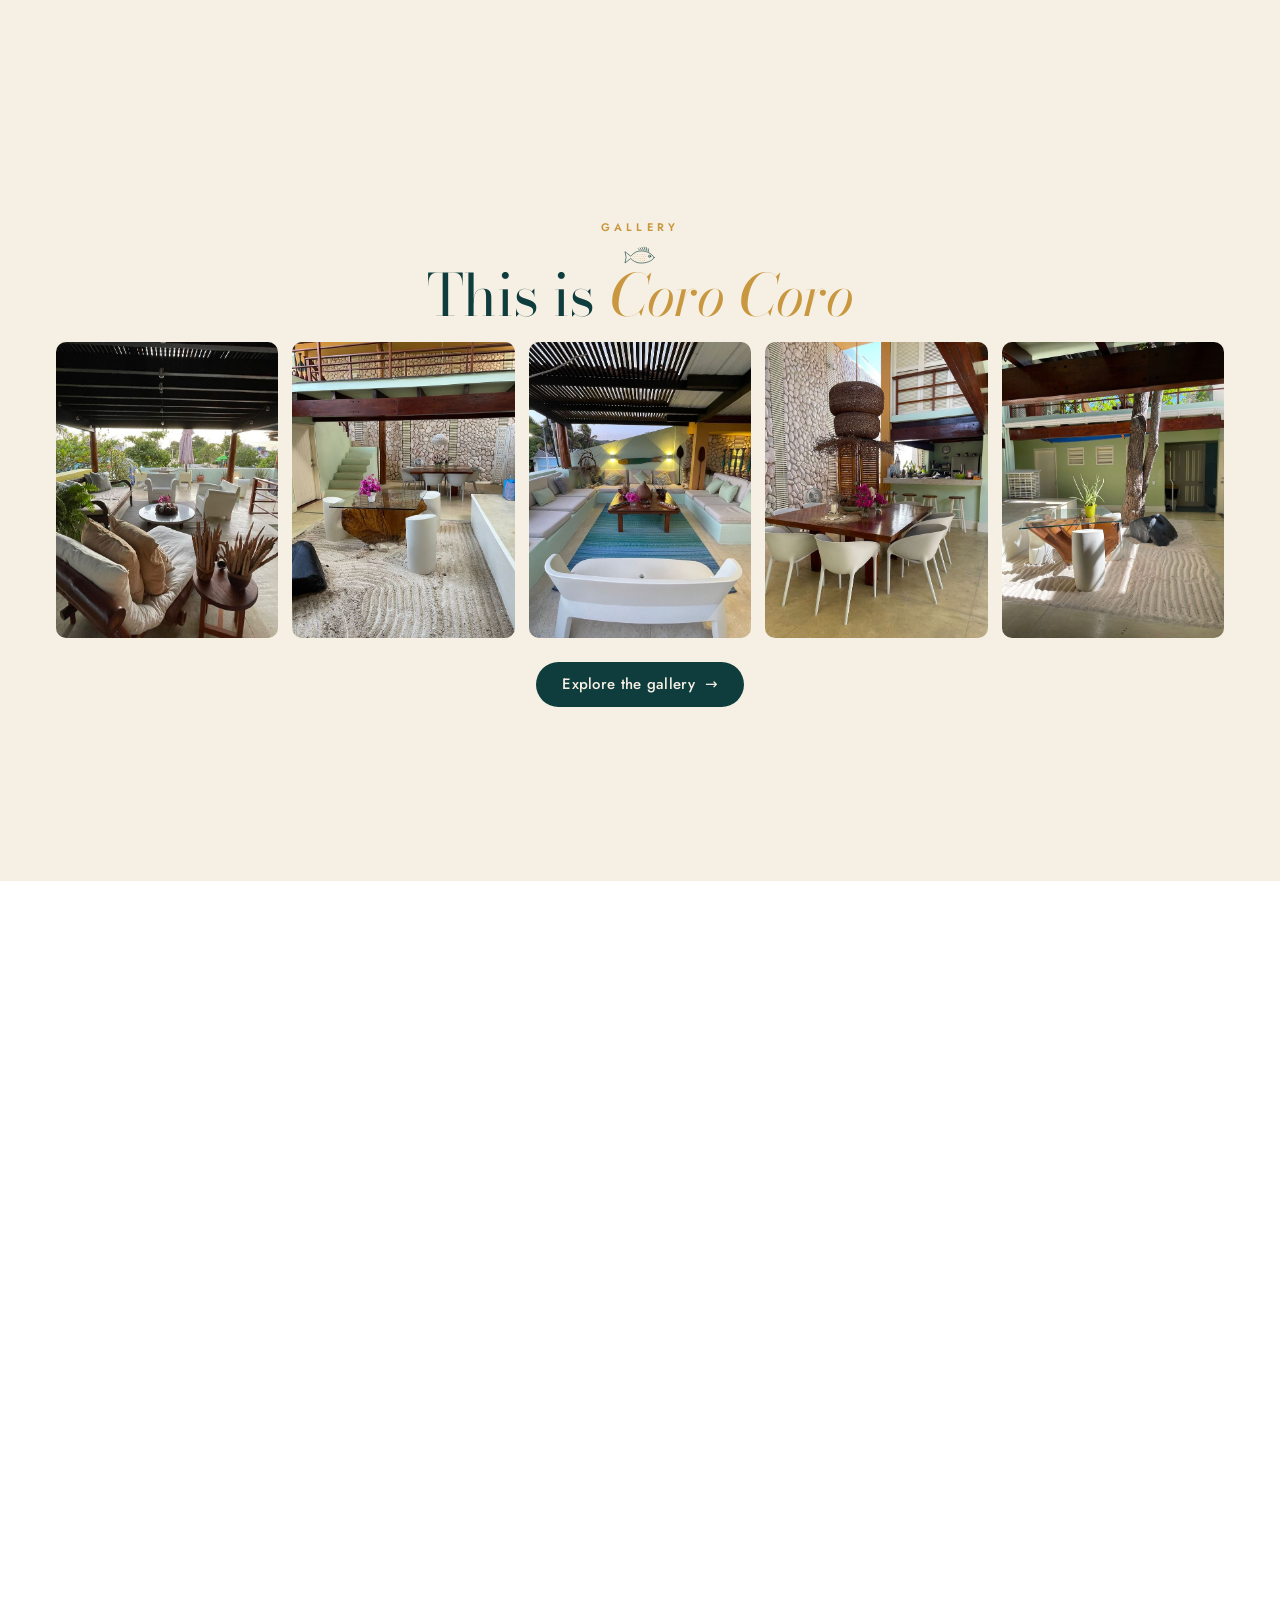
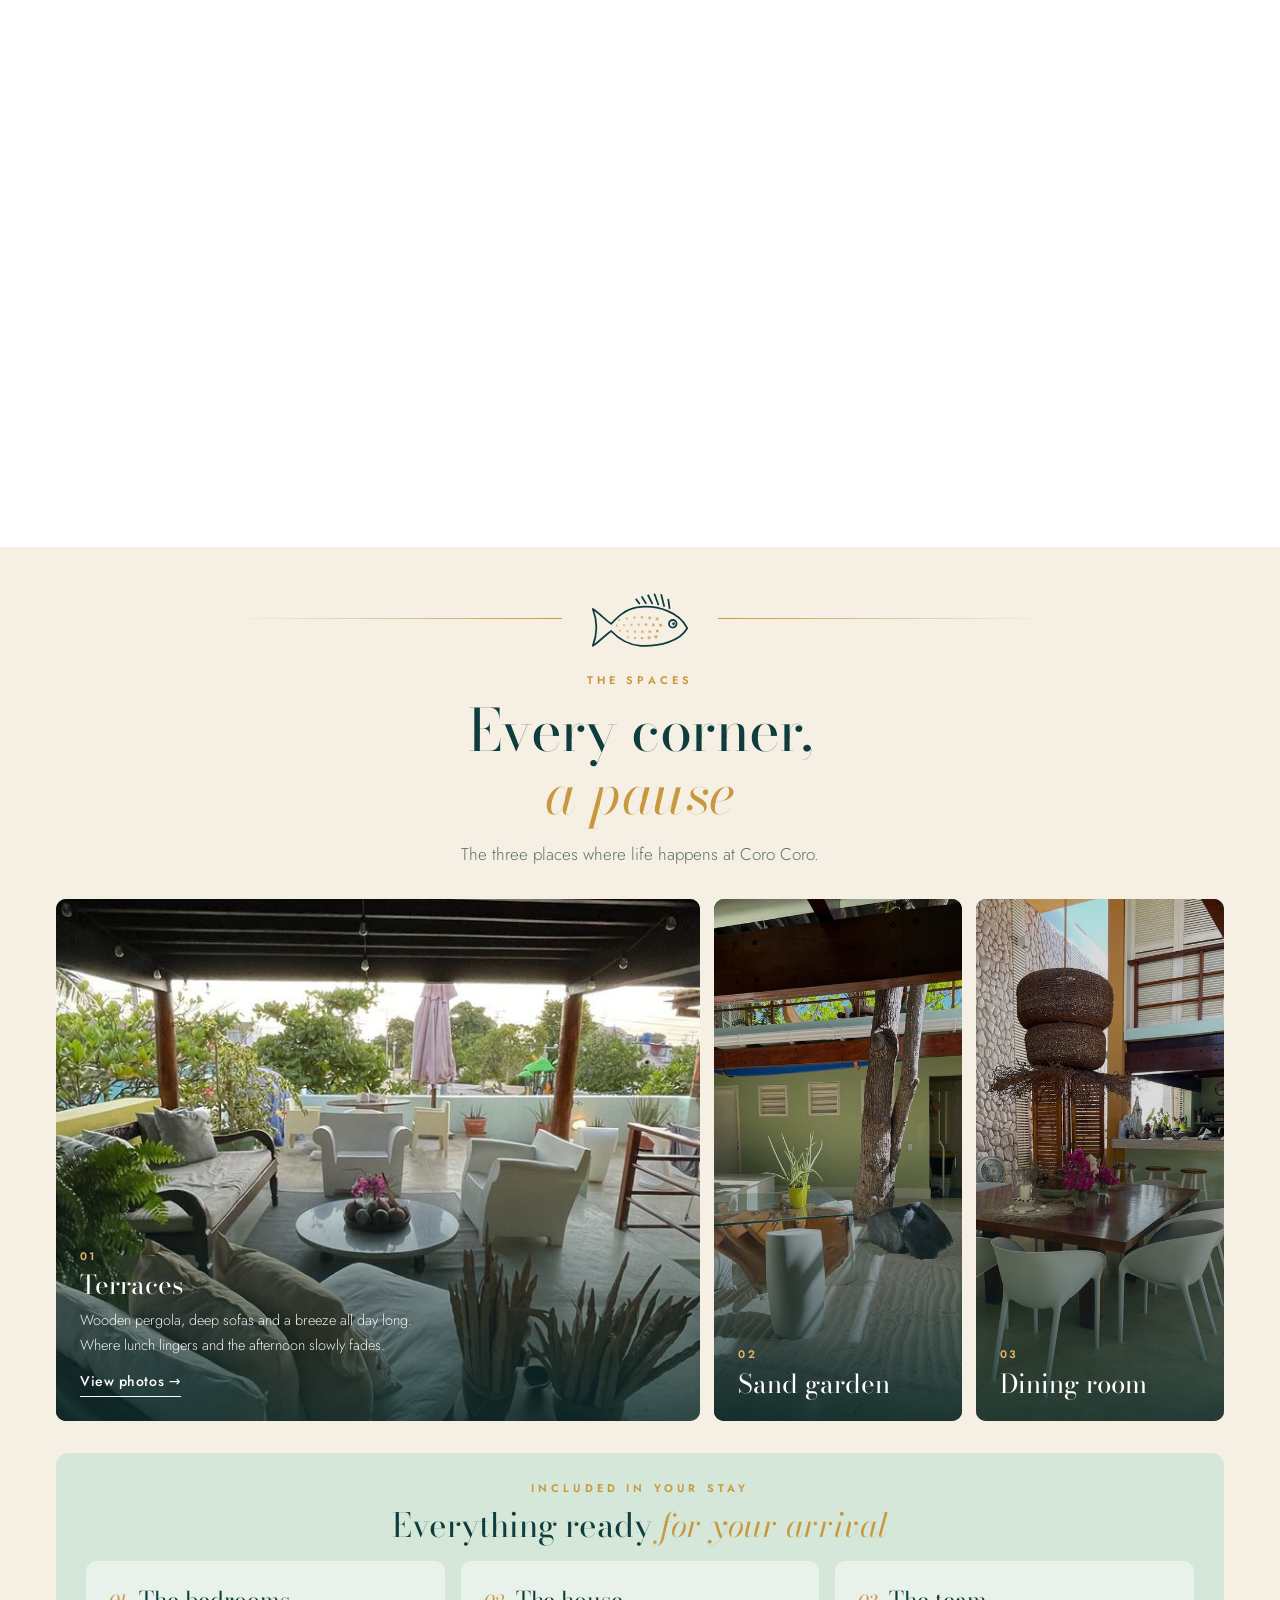
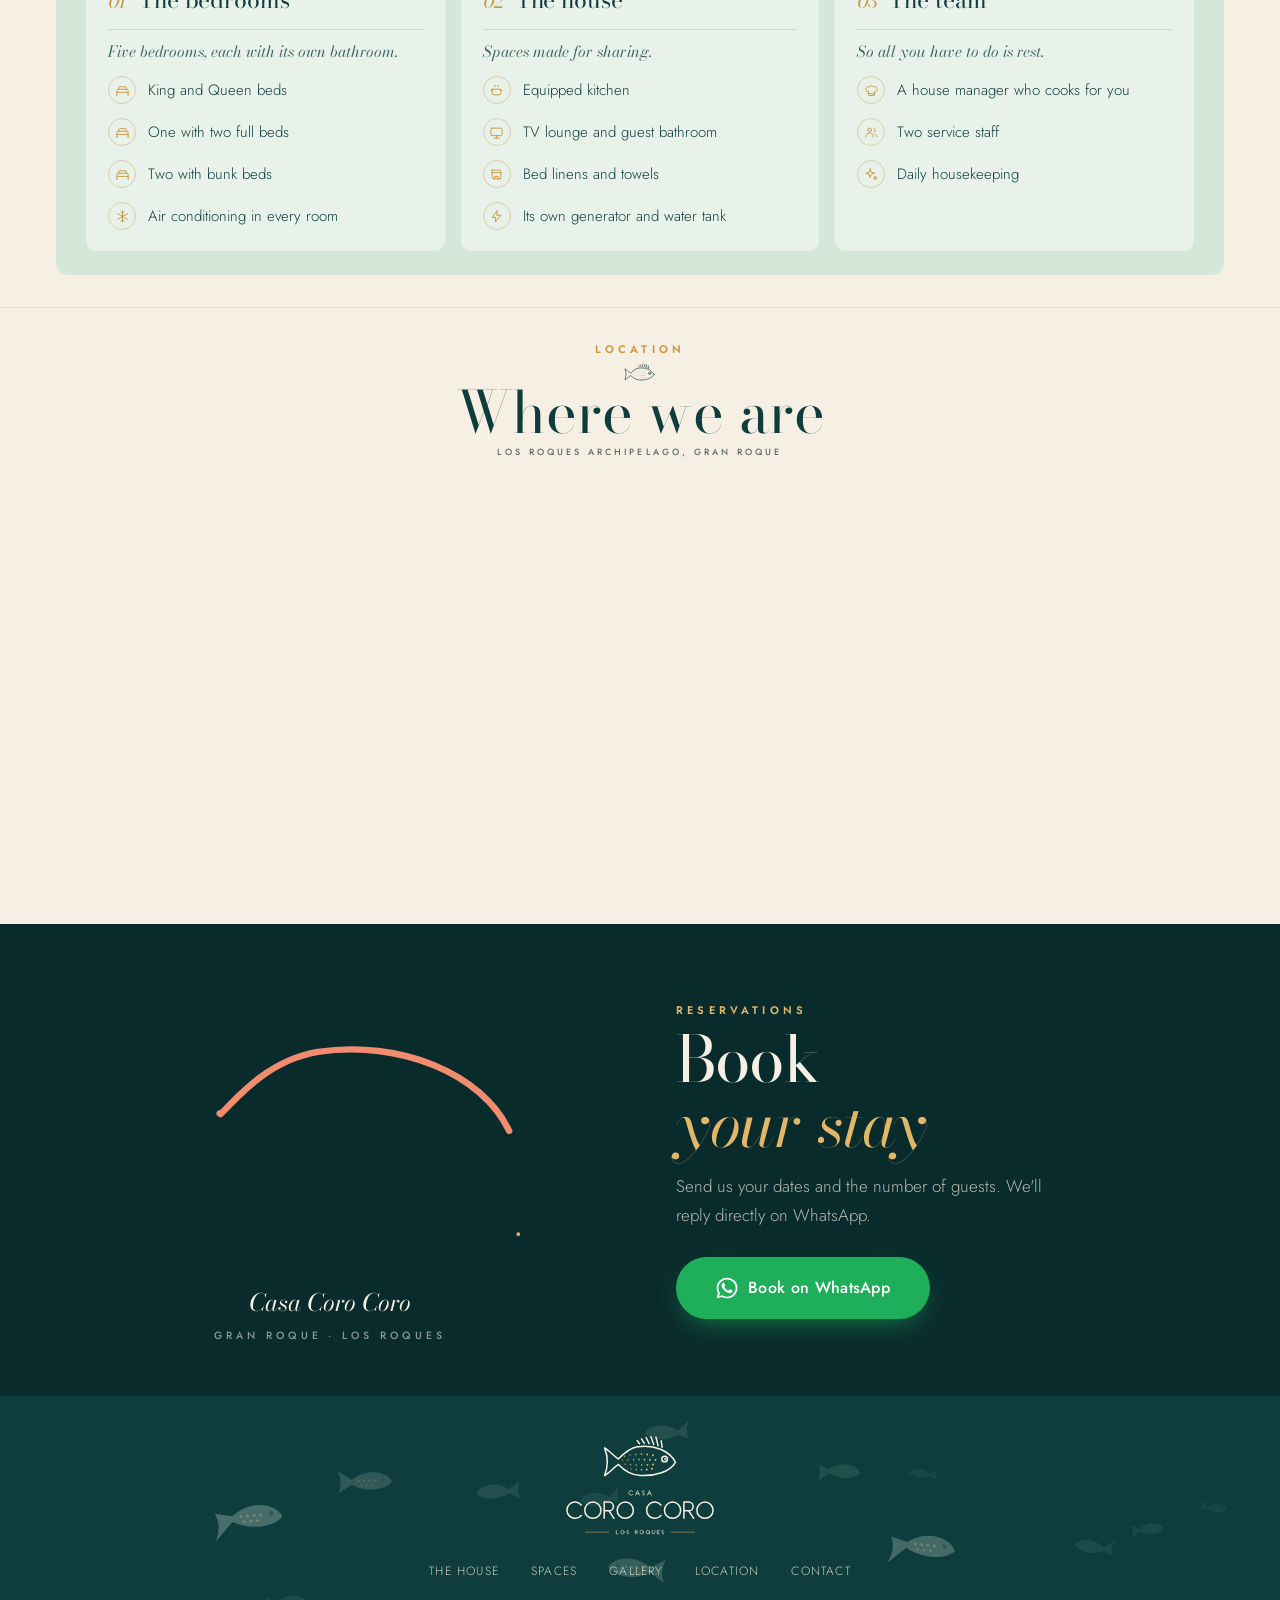
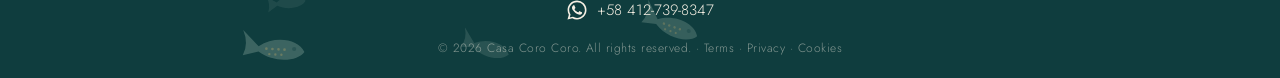
==== commit a8098709: "Ubicación: Archipiélago Los Roques, Gran Roque en mayúsculas pequeñas, sin cambiar el alto de la sec" ====
--- a/index.html
+++ b/index.html
@@ -24,7 +24,7 @@
 <link rel="preconnect" href="https://fonts.gstatic.com" crossorigin>
 <link href="https://fonts.googleapis.com/css2?family=Bodoni+Moda:ital,opsz,wght@0,6..96,400..600;1,6..96,400..600&family=Jost:wght@300;400;500;600&display=swap" rel="stylesheet">
 <link rel="preload" as="image" href="img/casa/portada.jpg" imagesrcset="img/casa/portada-900.jpg 675w, img/casa/portada.jpg 960w" imagesizes="(max-width: 900px) 100vw, 54vw" fetchpriority="high">
-<link rel="stylesheet" href="css/styles.css?v=12">
+<link rel="stylesheet" href="css/styles.css?v=14">
 
 <script type="application/ld+json">
 {
@@ -301,6 +301,7 @@
       <p class="mapa-label" data-es="Ubicación" data-en="Location">Ubicación</p>
       <div class="mapa-divider" aria-hidden="true"><svg viewBox="-126 -92 252 146"><use href="#i-fish" x="-126" y="-92" width="252" height="146"/></svg></div>
       <h2 class="mapa-title" data-es="Dónde estamos" data-en="Where we are">Dónde estamos</h2>
+      <p class="mapa-place" data-es="Archipiélago Los Roques, Gran Roque" data-en="Los Roques Archipelago, Gran Roque">Archipiélago Los Roques, Gran Roque</p>
     </div>
   </div>
   <div class="mapa-frame">
@@ -358,7 +359,7 @@
   <div class="lb-count" id="lb-count" aria-live="polite"></div>
 </div>
 
-<script src="js/fotos.js?v=12"></script>
-<script src="js/main.js?v=12"></script>
+<script src="js/fotos.js?v=14"></script>
+<script src="js/main.js?v=14"></script>
 </body>
 </html>
--- a/css/styles.css
+++ b/css/styles.css
@@ -511,3 +511,11 @@
 @media (prefers-reduced-motion: reduce) {
   .ld-fish { animation: none; transform: translate(200px, 92px); }
 }
+
+/* Ubicación: línea pequeña en mayúsculas sin cambiar el alto de la sección
+   (antes: etiqueta 10 + margen del título 15; ahora: etiqueta 5 + 2 + línea 12 + 6) */
+.mapa .mapa-title { margin-bottom: 0; }
+.mapa .mapa-label { margin-bottom: 5px; }
+.mapa .mapa-hd { margin-bottom: 6px; }
+.mapa-place { font-size: 9px; line-height: 12px; height: 12px; margin: 2px 0 6px; font-weight: 500; letter-spacing: .34em; text-transform: uppercase; color: var(--muted); white-space: nowrap; }
+@media (max-width: 360px) { .mapa-place { letter-spacing: .22em; } }
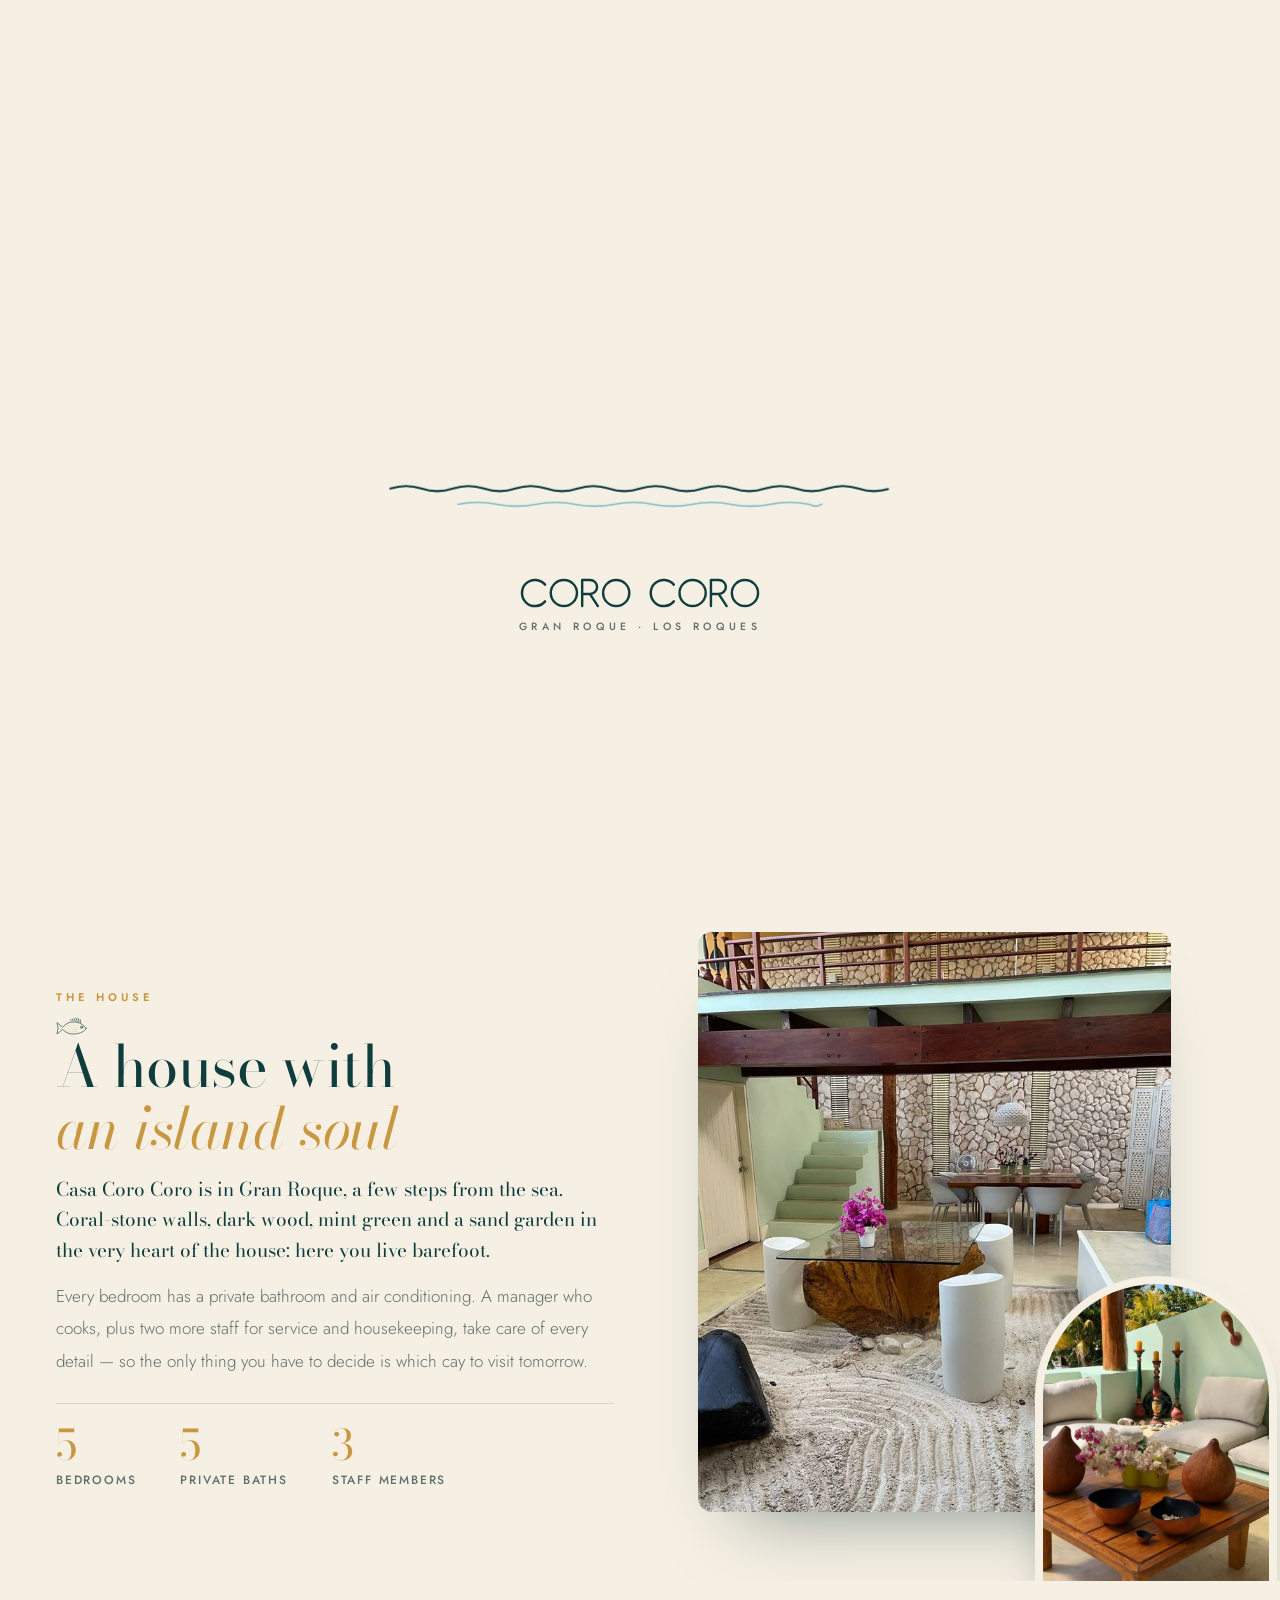
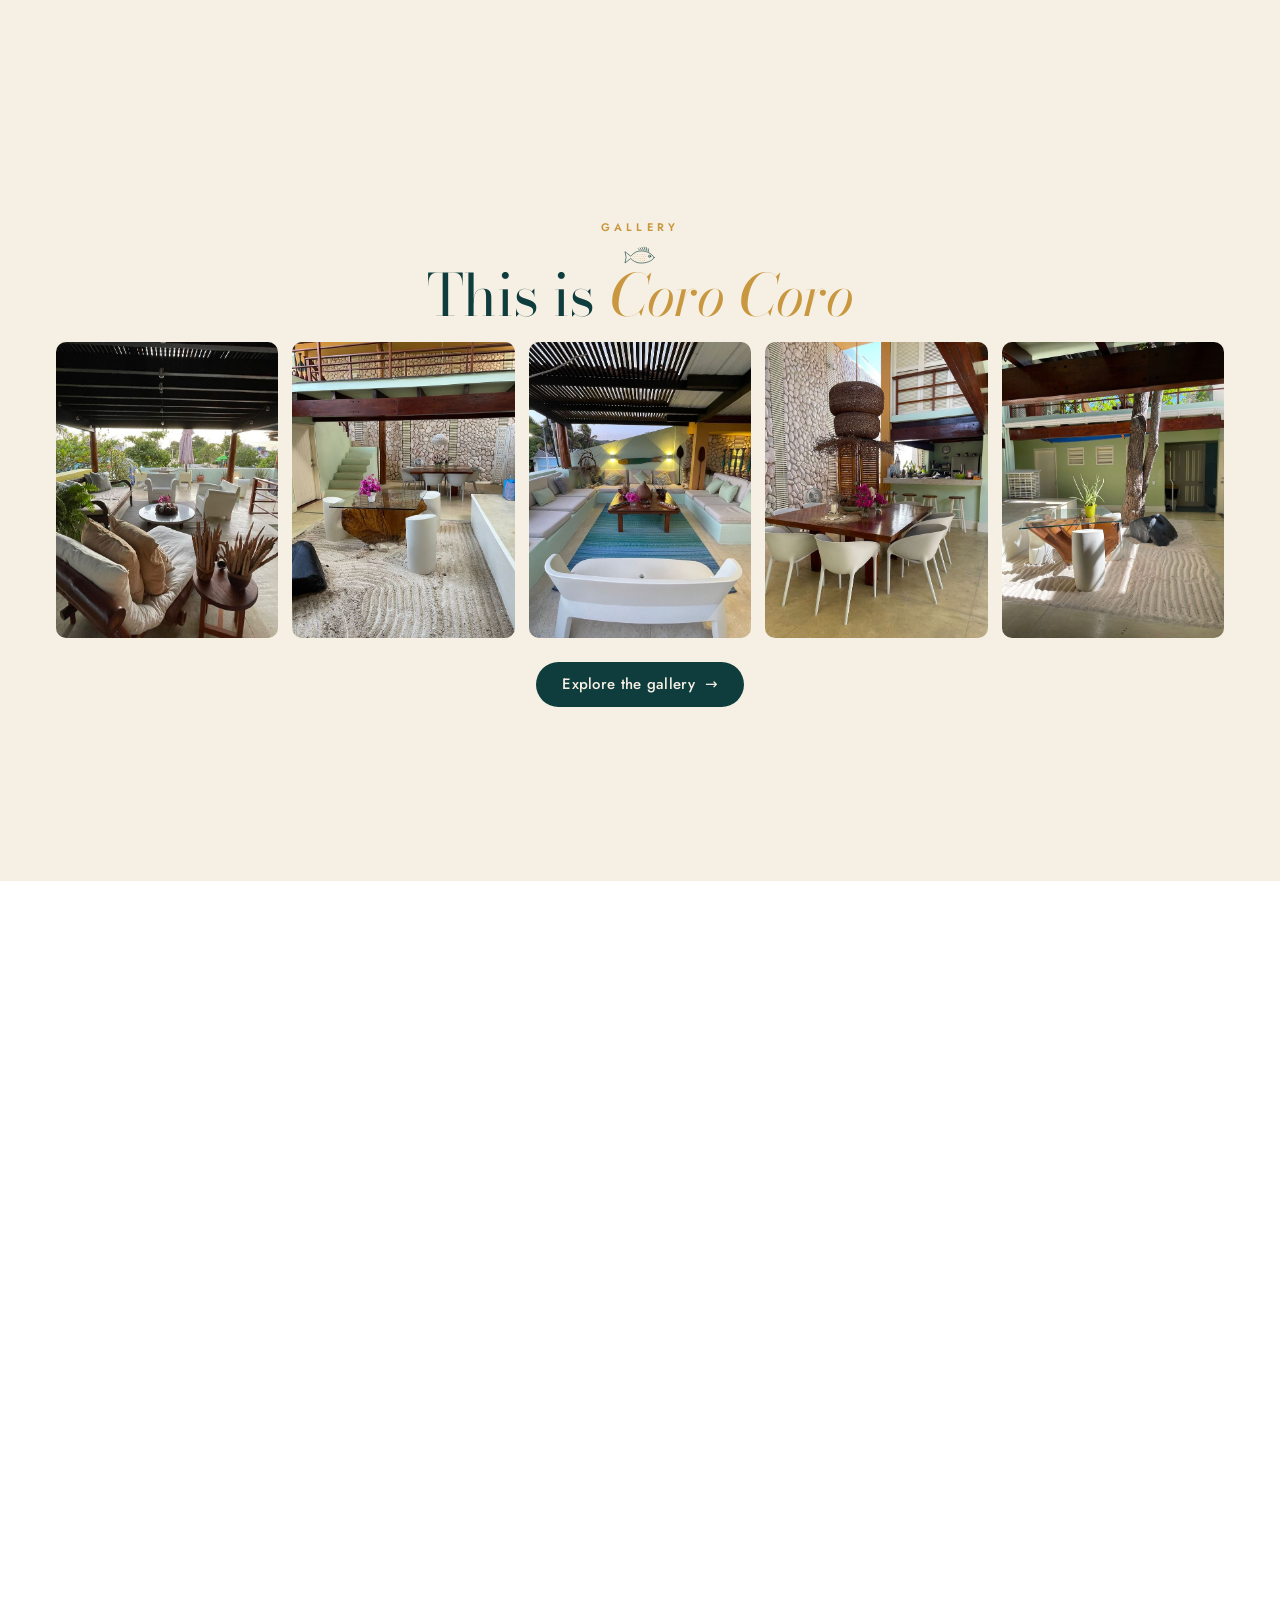
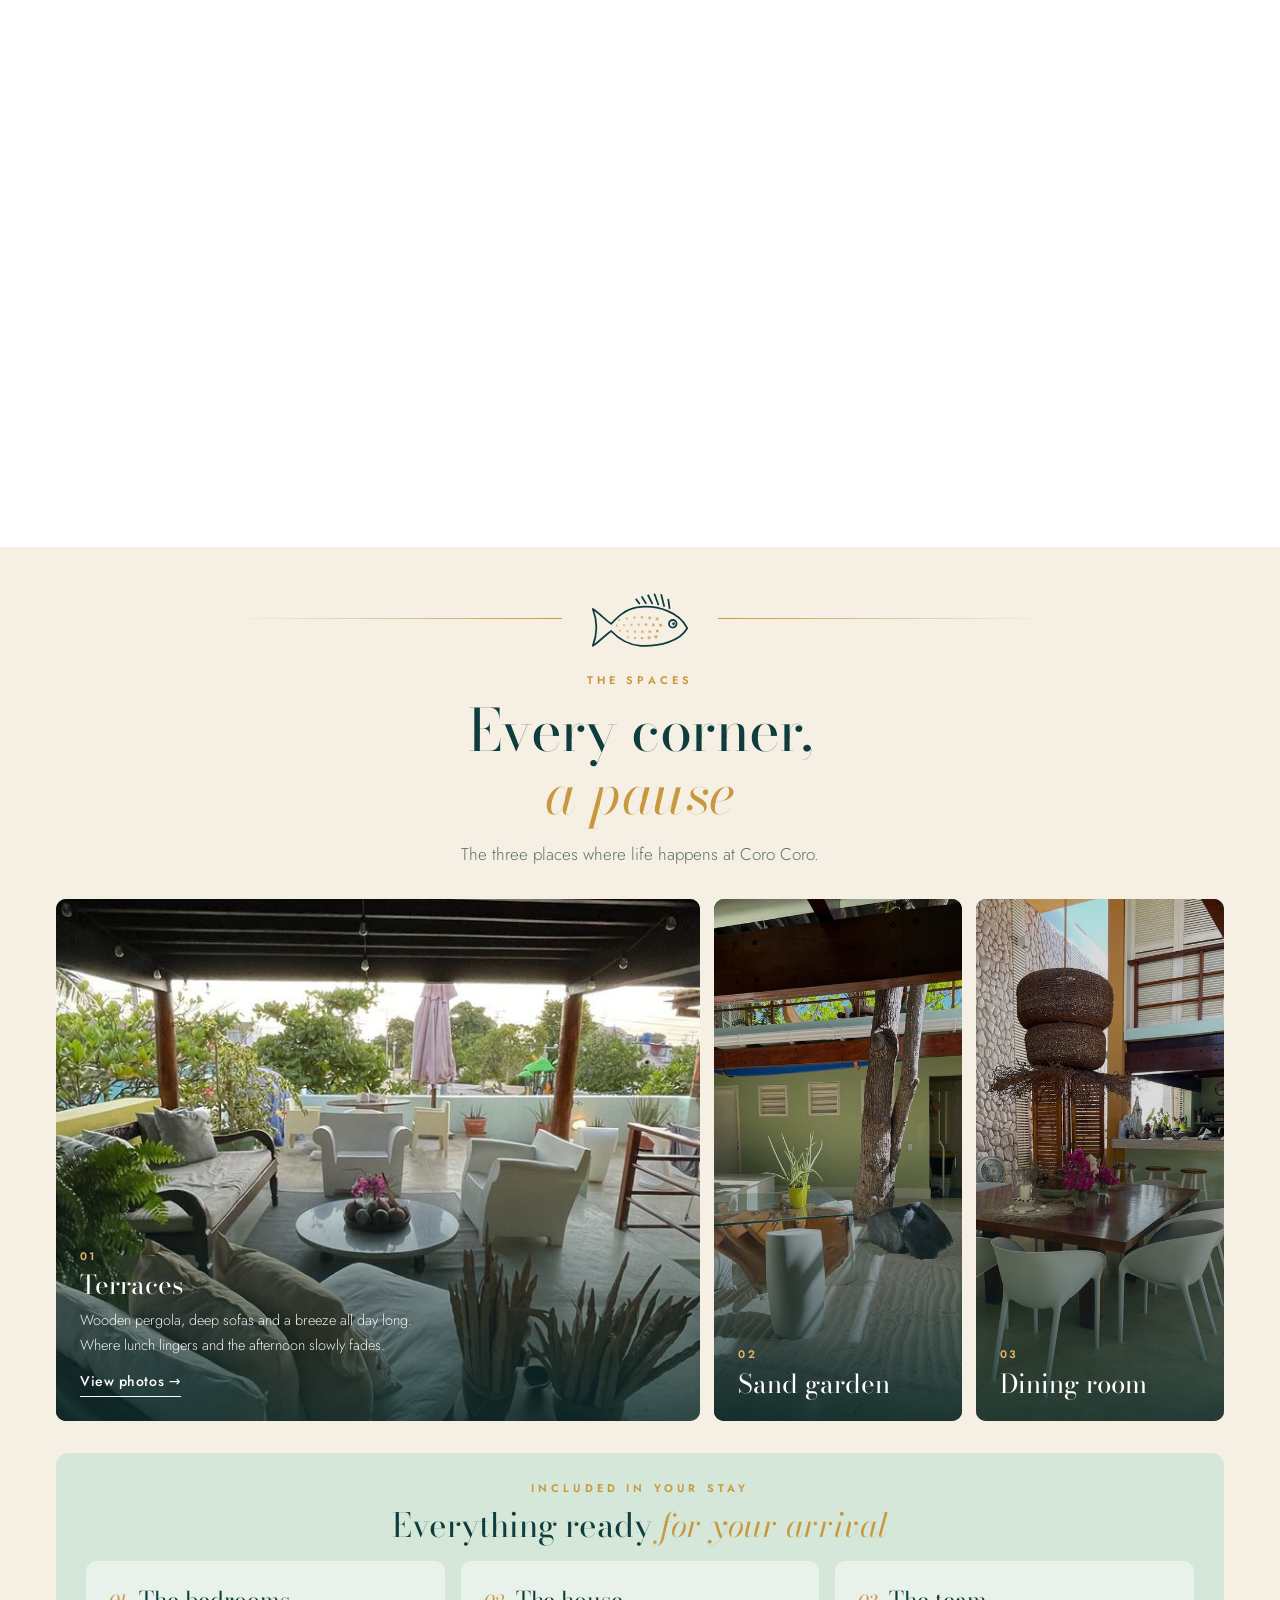
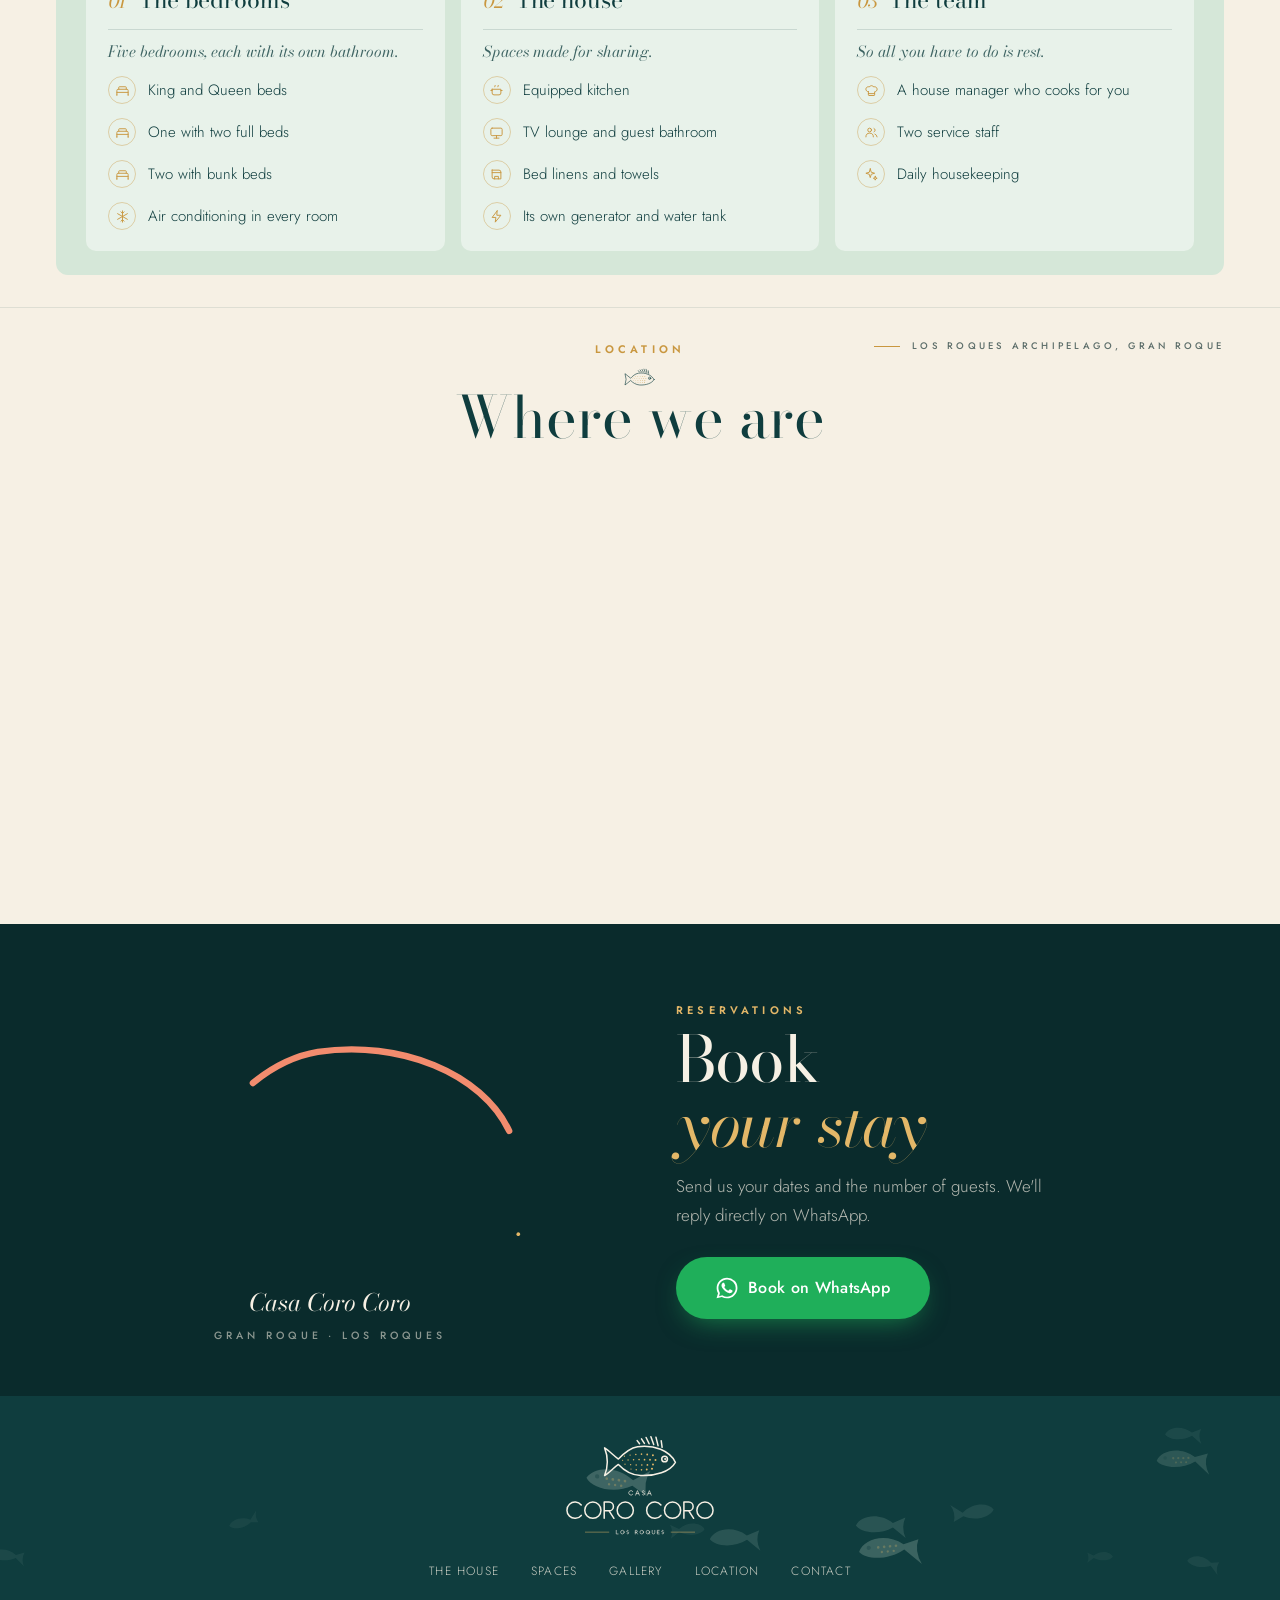
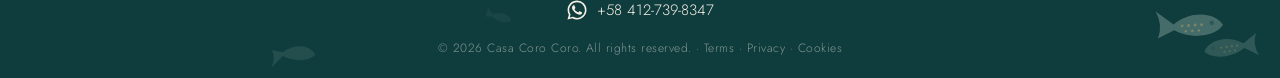
==== commit 12aa6395: "Ubicación: Archipiélago Los Roques en la esquina superior derecha (etiqueta sobre el mapa en teléfon" ====
--- a/index.html
+++ b/index.html
@@ -24,7 +24,7 @@
 <link rel="preconnect" href="https://fonts.gstatic.com" crossorigin>
 <link href="https://fonts.googleapis.com/css2?family=Bodoni+Moda:ital,opsz,wght@0,6..96,400..600;1,6..96,400..600&family=Jost:wght@300;400;500;600&display=swap" rel="stylesheet">
 <link rel="preload" as="image" href="img/casa/portada.jpg" imagesrcset="img/casa/portada-900.jpg 675w, img/casa/portada.jpg 960w" imagesizes="(max-width: 900px) 100vw, 54vw" fetchpriority="high">
-<link rel="stylesheet" href="css/styles.css?v=14">
+<link rel="stylesheet" href="css/styles.css?v=15">
 
 <script type="application/ld+json">
 {
@@ -359,7 +359,7 @@
   <div class="lb-count" id="lb-count" aria-live="polite"></div>
 </div>
 
-<script src="js/fotos.js?v=14"></script>
-<script src="js/main.js?v=14"></script>
+<script src="js/fotos.js?v=15"></script>
+<script src="js/main.js?v=15"></script>
 </body>
 </html>
--- a/css/styles.css
+++ b/css/styles.css
@@ -512,10 +512,18 @@
   .ld-fish { animation: none; transform: translate(200px, 92px); }
 }
 
-/* Ubicación: línea pequeña en mayúsculas sin cambiar el alto de la sección
-   (antes: etiqueta 10 + margen del título 15; ahora: etiqueta 5 + 2 + línea 12 + 6) */
-.mapa .mapa-title { margin-bottom: 0; }
-.mapa .mapa-label { margin-bottom: 5px; }
-.mapa .mapa-hd { margin-bottom: 6px; }
-.mapa-place { font-size: 9px; line-height: 12px; height: 12px; margin: 2px 0 6px; font-weight: 500; letter-spacing: .34em; text-transform: uppercase; color: var(--muted); white-space: nowrap; }
-@media (max-width: 360px) { .mapa-place { letter-spacing: .22em; } }
+/* Ubicación: "Archipiélago Los Roques, Gran Roque" en la esquina superior derecha
+   (posición absoluta: la sección no cambia de alto). En teléfono, como etiqueta sobre el mapa. */
+.mapa { position: relative; }
+.mapa-place { position: absolute; top: 34px; right: max(56px, calc((100% - 1300px) / 2 + 56px)); display: flex; align-items: center; gap: 12px;
+  font-size: 9.5px; line-height: 1; font-weight: 500; letter-spacing: .34em; text-transform: uppercase; color: var(--muted); white-space: nowrap; }
+.mapa-place::before { content: ''; width: 26px; height: 1px; background: var(--gold); }
+@media (max-width: 1100px) { .mapa-place { right: 36px; } }
+@media (max-width: 900px) {
+  .mapa-place { top: auto; right: auto; left: 12px; bottom: calc(340px - 12px - 26px); z-index: 2; padding: 8px 12px; border-radius: 999px;
+    background: rgba(246, 240, 228, .94); box-shadow: 0 6px 16px -8px rgba(10, 43, 44, .4); font-size: 8.5px; letter-spacing: .24em; color: var(--ink); gap: 8px; pointer-events: none; }
+  .mapa-place::before { width: 14px; }
+}
+@media (min-width: 769px) and (max-width: 900px) { .mapa-place { bottom: calc(460px - 12px - 26px); } }
+@media (max-width: 480px) { .mapa-place { bottom: calc(260px - 12px - 26px); } }
+@media (max-width: 360px) { .mapa-place { letter-spacing: .16em; font-size: 8px; } }
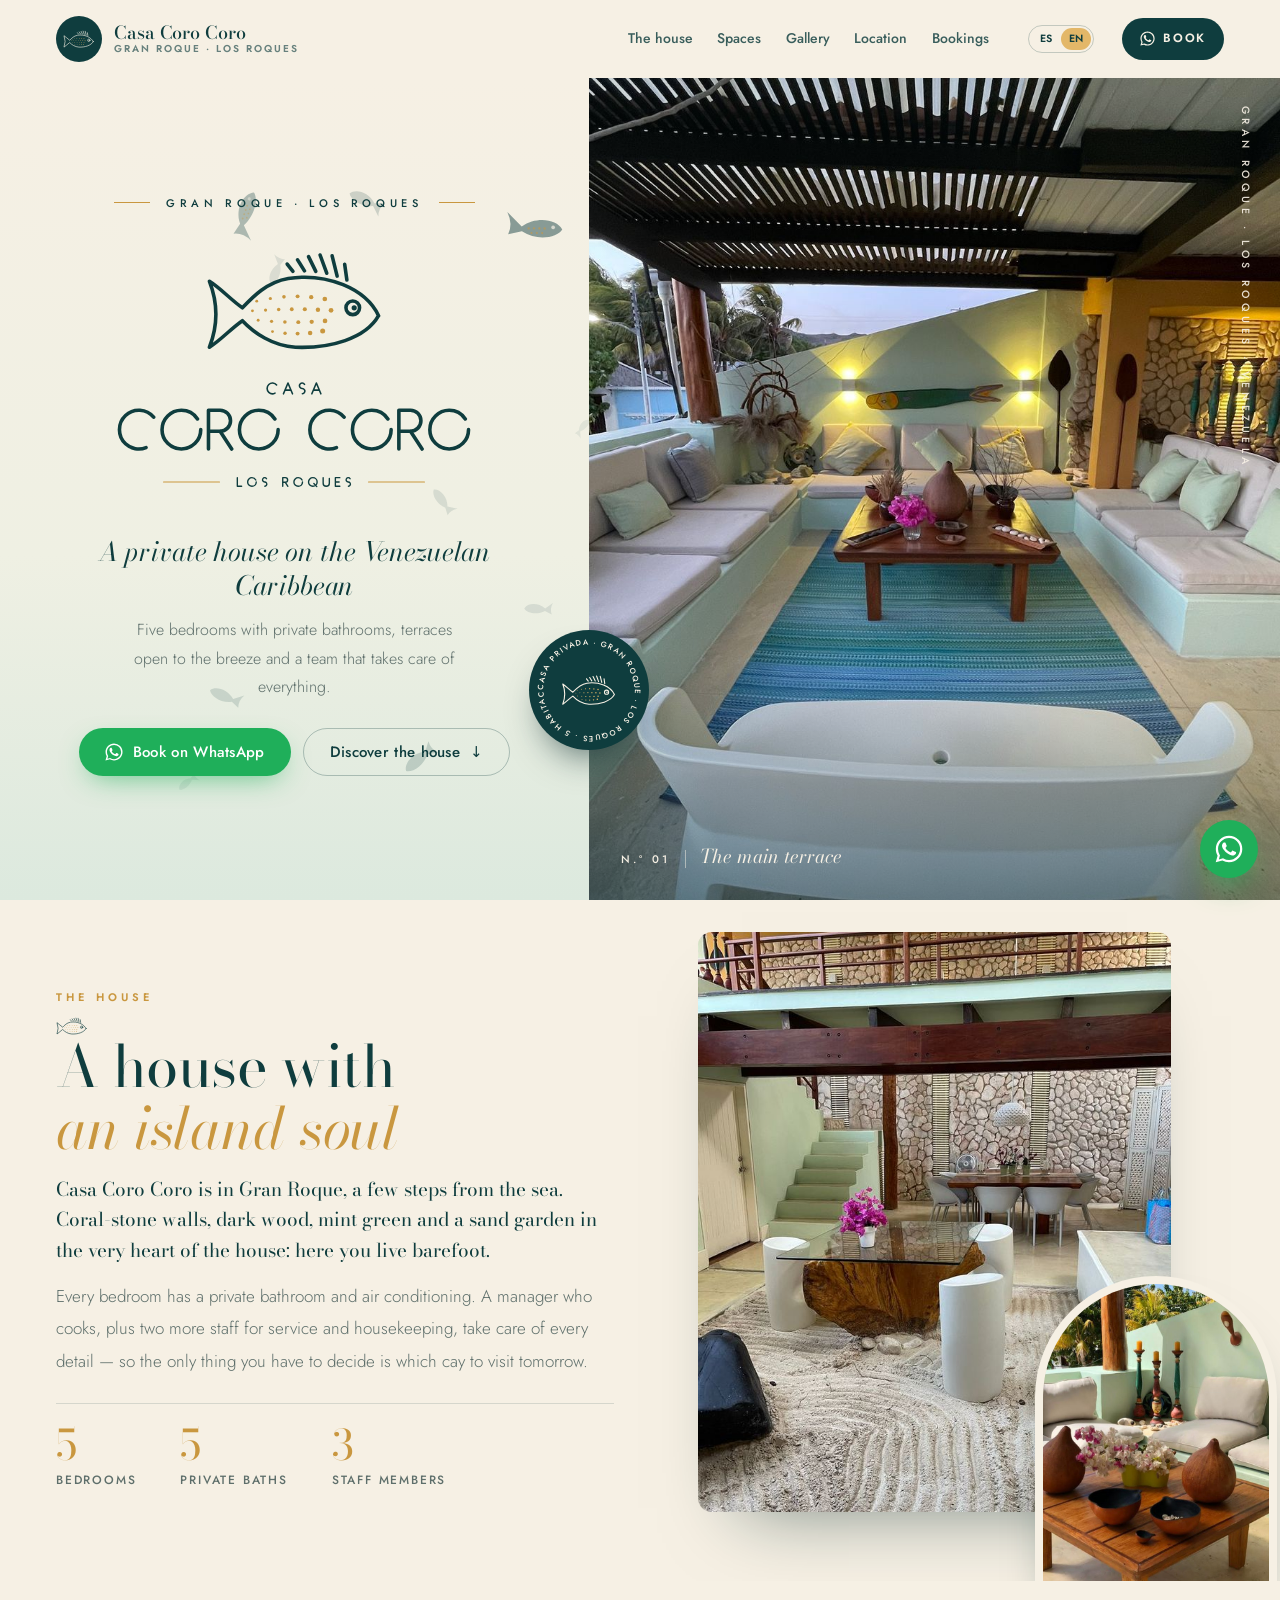
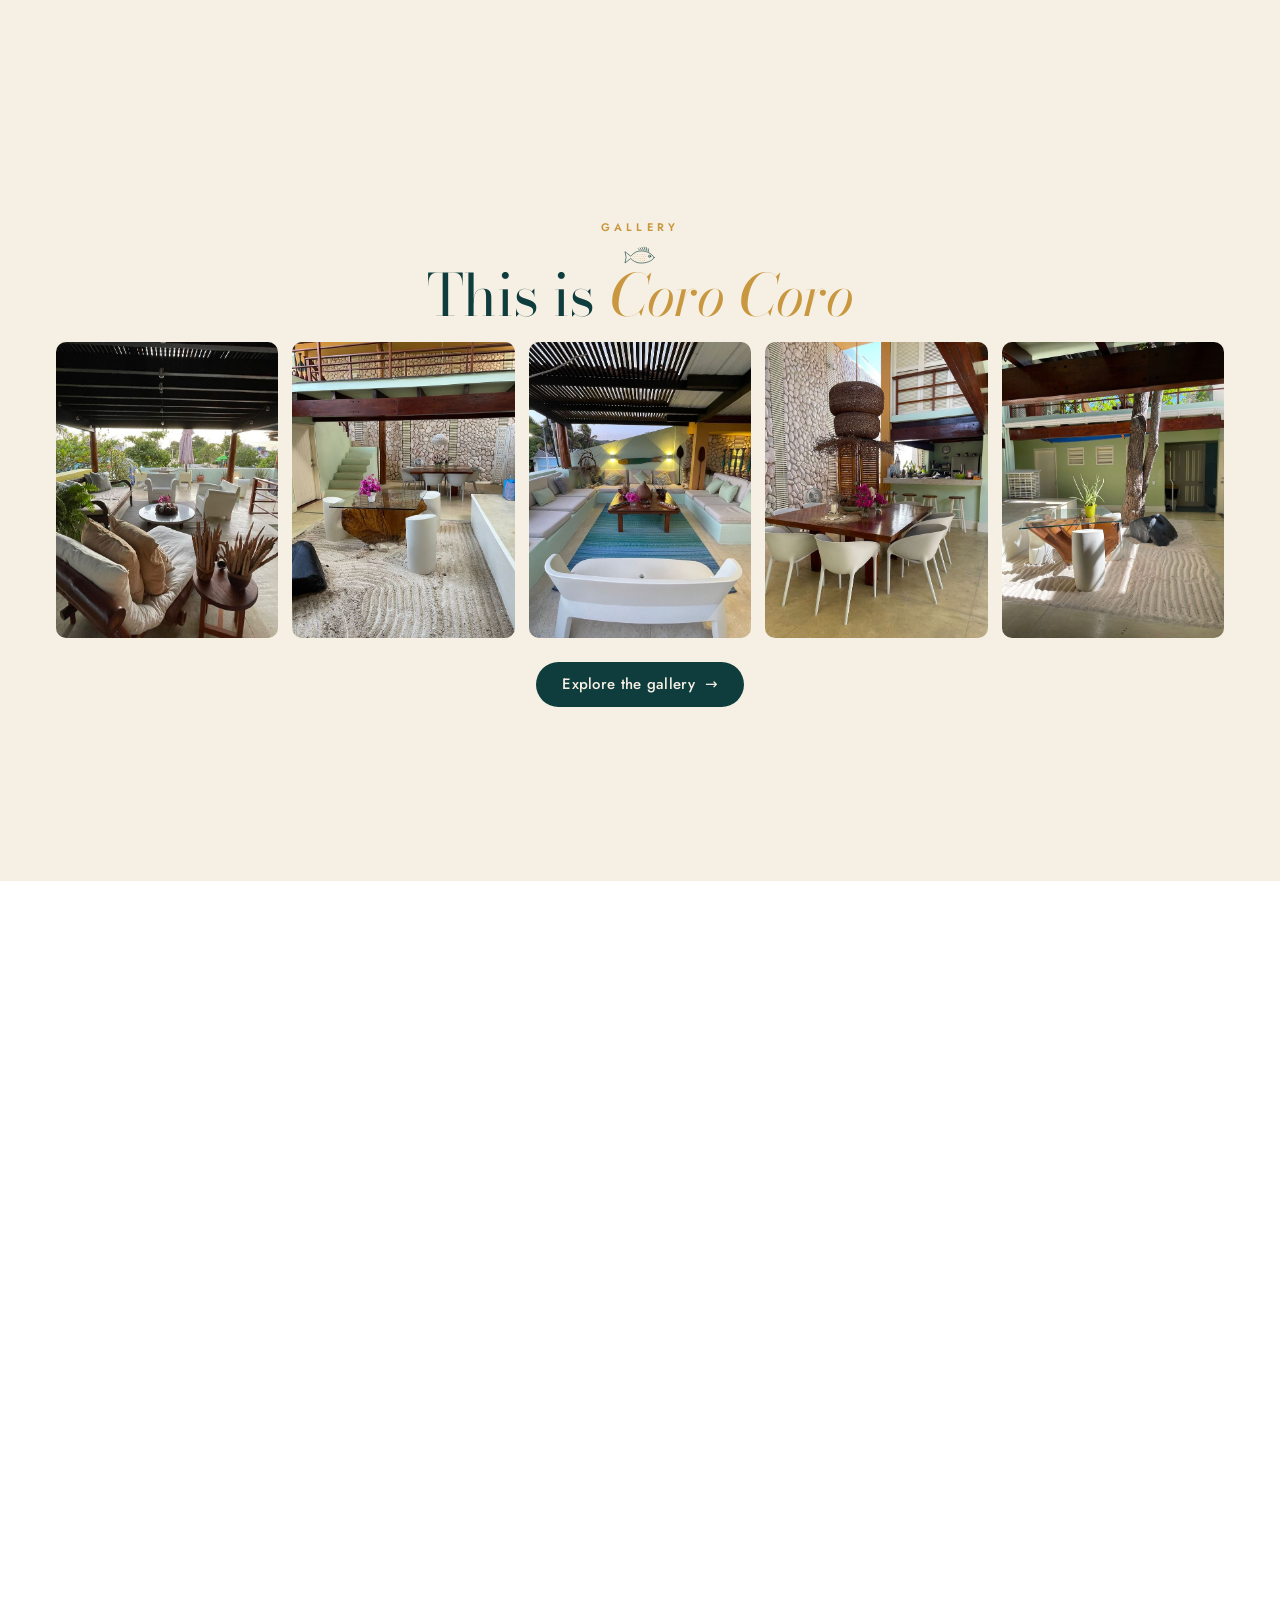
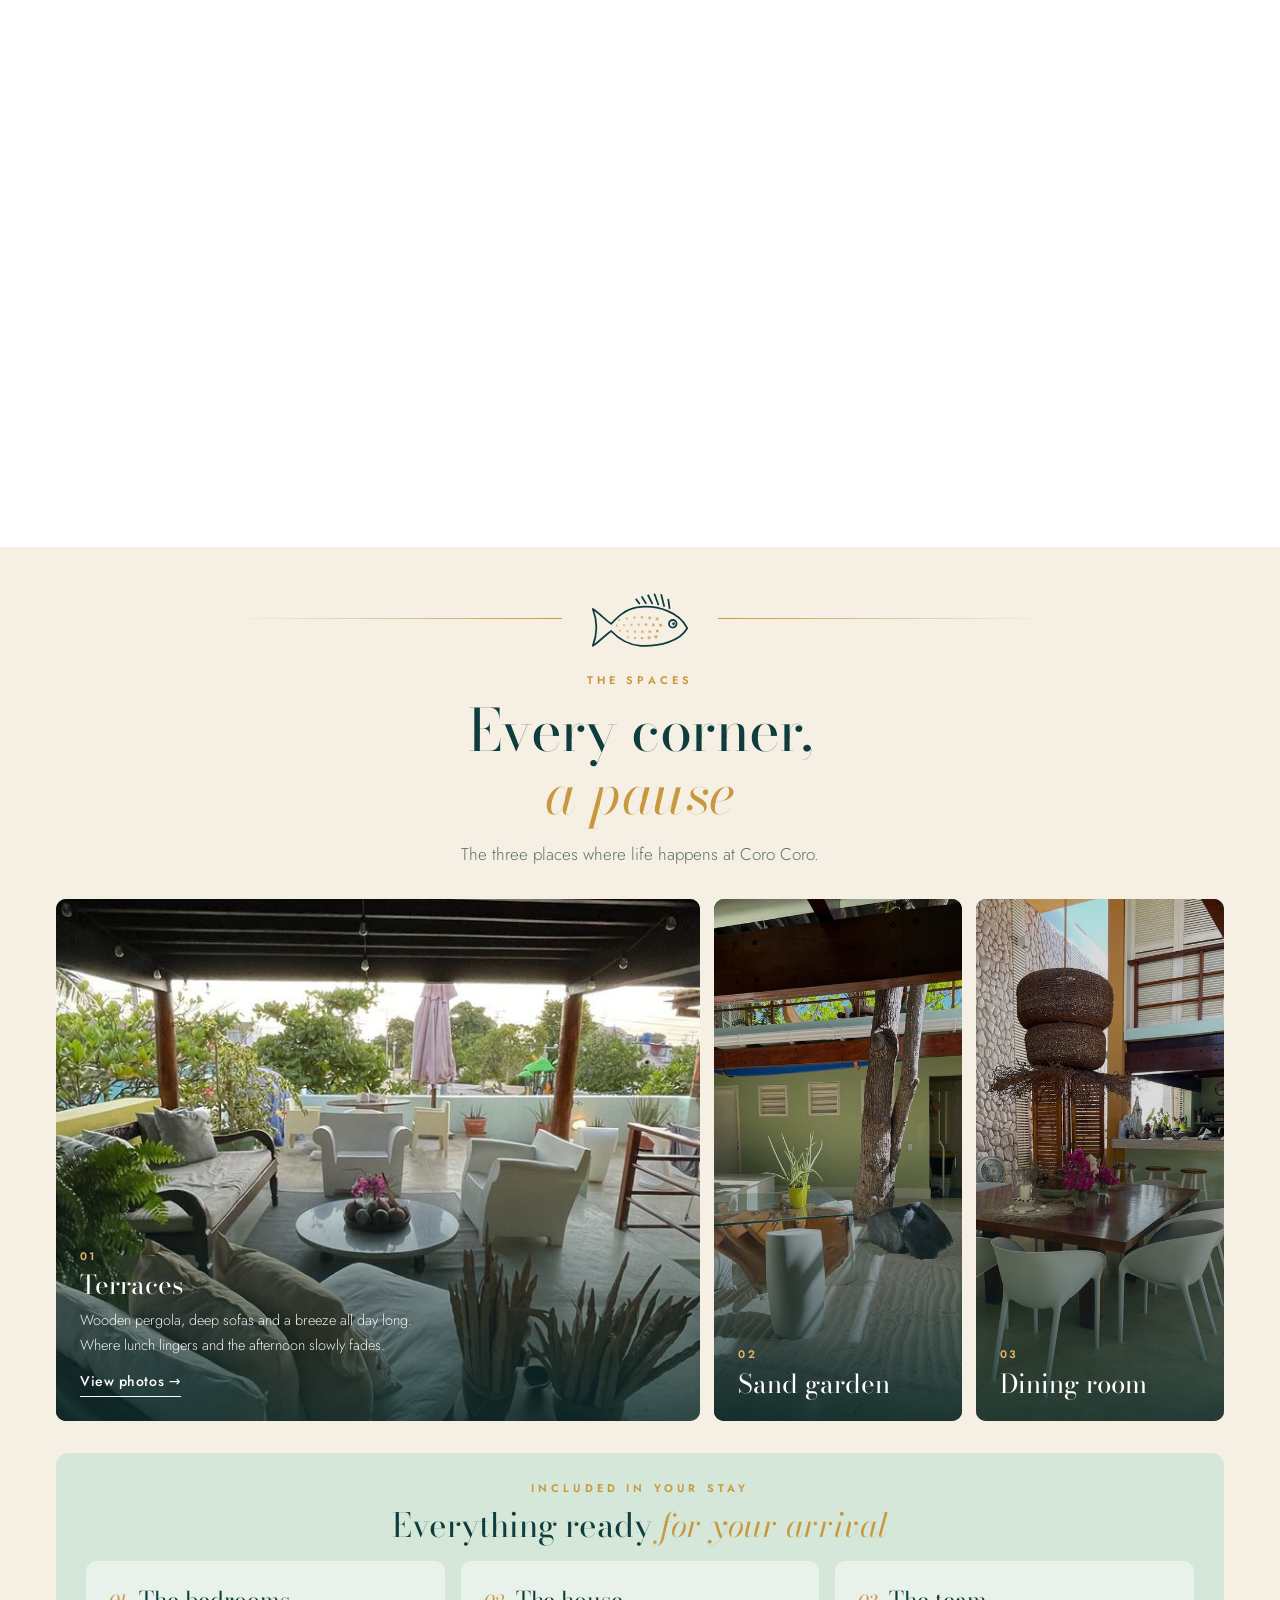
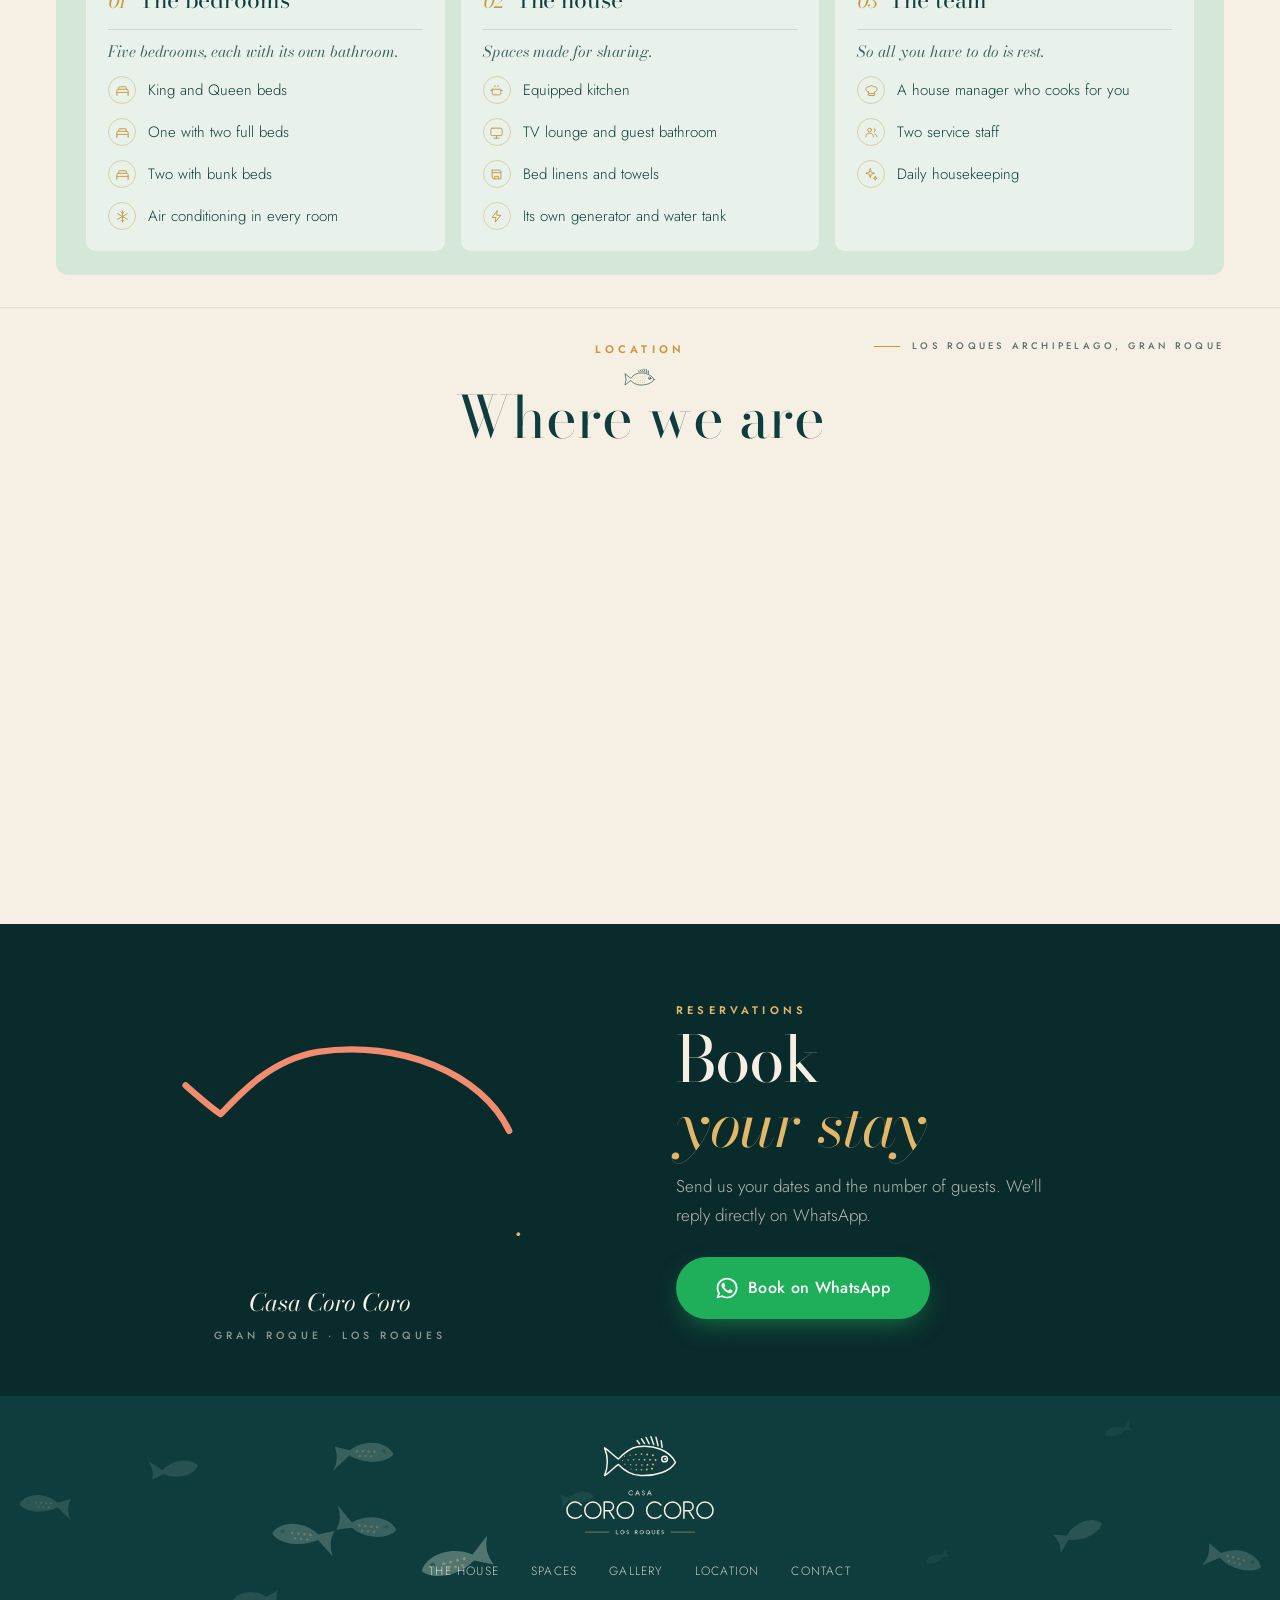
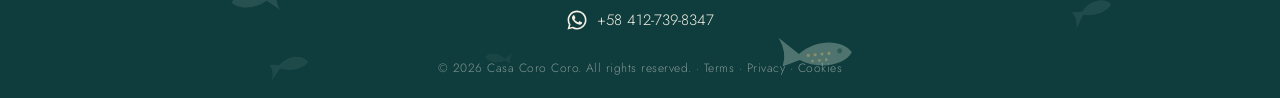
==== commit 3786dc71: "Sin índice, interruptor ES/EN (amarillo en inglés), vista previa para WhatsApp con el logo sobre bla" ====
--- a/index.html
+++ b/index.html
@@ -7,14 +7,24 @@
 <meta name="description" content="Casa Coro Coro: casa privada en Gran Roque, Los Roques. 5 habitaciones con baño privado y aire acondicionado, staff incluido. Reserva directa por WhatsApp.">
 <meta name="robots" content="index, follow">
 <meta name="theme-color" content="#F6F0E4">
-<!-- Open Graph (PENDIENTE: al tener dominio, añadir canonical, og:url y og:image con URL absoluta) -->
+<!-- Vista previa al compartir (WhatsApp, redes) -->
+<link rel="canonical" href="https://casa-coro-coro.vercel.app/">
 <meta property="og:type" content="website">
 <meta property="og:site_name" content="Casa Coro Coro">
 <meta property="og:title" content="Casa Coro Coro — Casa privada en Los Roques">
-<meta property="og:description" content="Casa privada en Gran Roque. 5 habitaciones con baño privado, staff incluido. Reserva directa por WhatsApp.">
-<meta property="og:image" content="img/og-casa-coro-coro.jpg">
+<meta property="og:description" content="Casa privada en Gran Roque, Los Roques. Cinco habitaciones con baño privado, terrazas y un equipo que se ocupa de todo. Reserva por WhatsApp.">
+<meta property="og:url" content="https://casa-coro-coro.vercel.app/">
+<meta property="og:image" content="https://casa-coro-coro.vercel.app/img/og-casa-coro-coro.jpg">
+<meta property="og:image:secure_url" content="https://casa-coro-coro.vercel.app/img/og-casa-coro-coro.jpg">
+<meta property="og:image:type" content="image/jpeg">
+<meta property="og:image:width" content="1200">
+<meta property="og:image:height" content="630">
+<meta property="og:image:alt" content="Logo de Casa Coro Coro, Los Roques">
 <meta property="og:locale" content="es_VE">
 <meta name="twitter:card" content="summary_large_image">
+<meta name="twitter:title" content="Casa Coro Coro — Casa privada en Los Roques">
+<meta name="twitter:description" content="Casa privada en Gran Roque, Los Roques. Cinco habitaciones con baño privado, terrazas y un equipo que se ocupa de todo. Reserva por WhatsApp.">
+<meta name="twitter:image" content="https://casa-coro-coro.vercel.app/img/og-casa-coro-coro.jpg">
 
 <link rel="icon" type="image/svg+xml" href="favicon.svg">
 <link rel="icon" type="image/png" sizes="32x32" href="favicon-32.png">
@@ -24,7 +34,7 @@
 <link rel="preconnect" href="https://fonts.gstatic.com" crossorigin>
 <link href="https://fonts.googleapis.com/css2?family=Bodoni+Moda:ital,opsz,wght@0,6..96,400..600;1,6..96,400..600&family=Jost:wght@300;400;500;600&display=swap" rel="stylesheet">
 <link rel="preload" as="image" href="img/casa/portada.jpg" imagesrcset="img/casa/portada-900.jpg 675w, img/casa/portada.jpg 960w" imagesizes="(max-width: 900px) 100vw, 54vw" fetchpriority="high">
-<link rel="stylesheet" href="css/styles.css?v=15">
+<link rel="stylesheet" href="css/styles.css?v=19">
 
 <script type="application/ld+json">
 {
@@ -82,7 +92,7 @@
   </div>
 </div>
 
-<!-- HEADER (como UNIMET Derecho) -->
+<!-- HEADER -->
 <header id="nav" class="header">
   <a href="#inicio" class="brand" aria-label="Casa Coro Coro, ir al inicio">
     <span class="brand__logo"><svg viewBox="-126 -92 252 146"><use href="#i-fish" x="-126" y="-92" width="252" height="146"/></svg></span>
@@ -99,33 +109,7 @@
     <button data-lang="es" class="active">ES</button><span aria-hidden="true">/</span><button data-lang="en">EN</button>
   </div>
   <a class="header__cta" data-wa target="_blank" rel="noopener noreferrer"><svg width="15" height="15"><use href="#i-wa"/></svg><span data-es="Reservar" data-en="Book">Reservar</span></a>
-  <button class="header__index" aria-expanded="false" aria-controls="indice">
-    <span class="label" data-es="Índice" data-en="Index">Índice</span><i></i><i></i>
-  </button>
 </header>
-
-<!-- ÍNDICE (menú) -->
-<div class="indice" id="indice" aria-hidden="true">
-  <div class="indice__inner">
-    <p class="indice__kicker" data-es="Índice" data-en="Index">Índice</p>
-    <ol class="indice__list">
-      <li><a href="#inicio"><span class="p">I</span><span class="t" data-es="Portada" data-en="Cover">Portada</span></a></li>
-      <li><a href="#sobre"><span class="p">II</span><span class="t" data-es="La casa" data-en="The house">La casa</span></a></li>
-      <li><a href="#pez"><span class="p">III</span><span class="t" data-es="El corocoro" data-en="The corocoro">El corocoro</span></a></li>
-      <li><a href="#espacios"><span class="p">IV</span><span class="t" data-es="Espacios" data-en="Spaces">Espacios</span></a></li>
-      <li><a href="#comodidades"><span class="p">V</span><span class="t" data-es="Incluido en tu estadía" data-en="Included in your stay">Incluido en tu estadía</span></a></li>
-      <li><a href="#ubicacion"><span class="p">VI</span><span class="t" data-es="Ubicación" data-en="Location">Ubicación</span></a></li>
-      <li><a href="#contacto"><span class="p">VII</span><span class="t" data-es="Reservas" data-en="Bookings">Reservas</span></a></li>
-      <li><a href="galeria.html"><span class="p">VIII</span><span class="t" data-es="Galería completa" data-en="Full gallery">Galería completa</span></a></li>
-    </ol>
-    <div class="indice__foot">
-      <a class="btn btn-wa" data-wa target="_blank" rel="noopener noreferrer"><svg width="18" height="18"><use href="#i-wa"/></svg><span data-es="Reservar por WhatsApp" data-en="Book on WhatsApp">Reservar por WhatsApp</span></a>
-      <div class="lang" role="group" aria-label="Idioma / Language">
-        <button data-lang="es" class="active">ES</button><span aria-hidden="true">/</span><button data-lang="en">EN</button>
-      </div>
-    </div>
-  </div>
-</div>
 
 <main>
 
@@ -359,7 +343,7 @@
   <div class="lb-count" id="lb-count" aria-live="polite"></div>
 </div>
 
-<script src="js/fotos.js?v=15"></script>
-<script src="js/main.js?v=15"></script>
+<script src="js/fotos.js?v=19"></script>
+<script src="js/main.js?v=19"></script>
 </body>
 </html>
--- a/css/styles.css
+++ b/css/styles.css
@@ -446,12 +446,10 @@
   transition: transform .6s var(--ease), color .4s, background-color .4s, box-shadow .4s; }
 .header.scrolled { background: rgba(246, 240, 228, .88); -webkit-backdrop-filter: blur(14px); backdrop-filter: blur(14px); box-shadow: 0 1px 0 rgba(15, 61, 62, .08); }
 .header.away, .header.hide { transform: translateY(-110%); }
-.is-menu .header { color: var(--sand); background: transparent; box-shadow: none; -webkit-backdrop-filter: none; backdrop-filter: none; transform: none; }
 .brand { display: flex; align-items: center; gap: 12px; margin-right: auto; }
 .brand__logo { display: grid; place-items: center; width: 46px; height: 46px; flex: none; border-radius: 50%; background: var(--ink); color: var(--sand); --gold: var(--gold-2); transition: transform .6s var(--ease); }
 .brand__logo svg { width: 68%; height: auto; }
 .brand:hover .brand__logo { transform: rotate(-8deg); }
-.is-menu .brand__logo { box-shadow: 0 0 0 1.5px rgba(246, 240, 228, .8); }
 .brand__word { display: flex; flex-direction: column; line-height: 1.12; }
 .brand__word b { font-family: var(--font-d); font-weight: 500; font-size: 18px; letter-spacing: -.005em; }
 .brand__word span { font-size: 10px; letter-spacing: .2em; text-transform: uppercase; font-weight: 600; opacity: .62; }
@@ -465,48 +463,17 @@
 .header__lang { font-size: 12px; }
 .header__cta { display: inline-flex; align-items: center; gap: 8px; padding: 11px 18px; border-radius: 999px; background: var(--ink); color: var(--sand); font-size: 12px; font-weight: 600; letter-spacing: .14em; text-transform: uppercase; transition: background .3s; }
 .header__cta:hover { background: var(--ink-2); }
-.is-menu .header__cta { background: var(--sand); color: var(--ink); }
 .label { font-size: 11.5px; font-weight: 600; letter-spacing: .14em; text-transform: uppercase; line-height: 1.3; }
-.header__index { display: flex; align-items: center; gap: 10px; position: relative; padding: 8px 0; color: inherit; }
-.header__index i { display: block; width: 22px; height: 1.5px; background: currentColor; transition: transform .5s var(--ease), width .5s var(--ease), top .5s var(--ease); }
-.header__index i + i { position: absolute; right: 0; top: calc(50% + 4px); width: 14px; }
-.header__index i:first-of-type { transform: translateY(-3px); }
-.is-menu .header__index i:first-of-type { transform: rotate(45deg); }
-.is-menu .header__index i + i { transform: rotate(-45deg); width: 22px; top: 50%; }
-
-/* ══════════ ÍNDICE ══════════ */
-.indice { position: fixed; inset: 0; z-index: 95; background: var(--ink); color: var(--sand); clip-path: inset(0 0 100% 0); visibility: hidden; overflow-y: auto;
-  transition: clip-path .8s var(--ease), visibility 0s .8s; }
-.is-menu .indice { clip-path: inset(0); visibility: visible; transition: clip-path .8s var(--ease); }
-.indice__inner { max-width: 1000px; margin: 0 auto; padding: 116px 56px 40px; min-height: 100%; display: flex; flex-direction: column; }
-.indice__kicker { font-size: 11.5px; font-weight: 600; letter-spacing: .14em; text-transform: uppercase; color: var(--gold-2); margin-bottom: 18px; }
-.indice__list { list-style: none; columns: 2; column-gap: clamp(32px, 6vw, 80px); }
-.indice__list li { break-inside: avoid; opacity: 0; transform: translateY(30px); transition: opacity .6s var(--ease), transform .8s var(--ease); }
-.is-menu .indice__list li { opacity: 1; transform: none; }
-.is-menu .indice__list li:nth-child(1) { transition-delay: .30s; } .is-menu .indice__list li:nth-child(2) { transition-delay: .35s; }
-.is-menu .indice__list li:nth-child(3) { transition-delay: .40s; } .is-menu .indice__list li:nth-child(4) { transition-delay: .45s; }
-.is-menu .indice__list li:nth-child(5) { transition-delay: .50s; } .is-menu .indice__list li:nth-child(6) { transition-delay: .55s; }
-.is-menu .indice__list li:nth-child(7) { transition-delay: .60s; } .is-menu .indice__list li:nth-child(8) { transition-delay: .65s; }
-.indice__list a { display: flex; align-items: baseline; gap: 16px; padding: 14px 0; border-bottom: 1px solid rgba(246, 240, 228, .16); }
-.indice__list .p { flex: none; width: 38px; font-family: var(--font-d); font-size: 15px; letter-spacing: .02em; opacity: .55; }
-.indice__list .t { font-family: var(--font-d); font-size: clamp(21px, 2vw, 27px); font-weight: 400; letter-spacing: -.01em; line-height: 1.2; transition: color .3s, transform .5s var(--ease); }
-.indice__list a::after { content: "→"; margin-left: auto; align-self: center; opacity: 0; transform: translateX(-8px); transition: opacity .3s, transform .5s var(--ease); }
-.indice__list a:hover .t, .indice__list a[aria-current] .t { color: var(--gold-2); transform: translateX(6px); }
-.indice__list a:hover::after { opacity: .8; transform: none; }
-.indice__foot { margin-top: auto; padding-top: 40px; display: flex; align-items: center; justify-content: space-between; gap: 20px; flex-wrap: wrap; }
-.indice__foot .lang { color: var(--sand); }
-
-@media (max-width: 1100px) { .header__nav { display: none; } .header { padding: 14px 36px; } }
+
+@media (max-width: 1100px) { .header { padding: 14px 36px; gap: 18px; } .header__nav a { padding: 9px 10px; } }
+@media (max-width: 960px) { .header__nav { display: none; } }
 @media (max-width: 820px) {
   .header { gap: 16px; padding: 12px 20px; }
-  .header__cta, .header__lang { display: none; }
+  .header__cta { padding: 10px 14px; font-size: 11px; letter-spacing: .1em; }
+  .header__lang { font-size: 11px; }
   .brand__logo { width: 40px; height: 40px; }
   .brand__word b { font-size: 16px; }
   .brand__word span { font-size: 9px; }
-  .indice__inner { padding: 96px 20px 32px; }
-  .indice__list { columns: 1; }
-  .indice__list a { padding: 13px 0; }
-  .indice__list .t { font-size: 22px; }
 }
 @media (prefers-reduced-motion: reduce) {
   .ld-fish { animation: none; transform: translate(200px, 92px); }
@@ -527,3 +494,42 @@
 @media (min-width: 769px) and (max-width: 900px) { .mapa-place { bottom: calc(460px - 12px - 26px); } }
 @media (max-width: 480px) { .mapa-place { bottom: calc(260px - 12px - 26px); } }
 @media (max-width: 360px) { .mapa-place { letter-spacing: .16em; font-size: 8px; } }
+
+@media (max-width: 380px) {
+  .brand__word span { display: none; }
+  .header { gap: 10px; }
+  .header__cta svg { display: none; }
+}
+@media (max-width: 340px) { .header__lang { display: none; } }
+
+/* ══════════ ajustes finos en teléfono ══════════ */
+.lang, .header__lang { white-space: nowrap; }
+.brand__word b, .brand__word span { white-space: nowrap; }
+.kicker { white-space: nowrap; }
+.foot-wa { padding: 10px 6px; }
+@media (max-width: 900px) {
+  .hero-cap { top: 16px; bottom: auto; }           /* el sello ya no tapa el pie de foto */
+}
+@media (max-width: 440px) {
+  .brand__word span { display: none; }
+}
+@media (max-width: 380px) {
+  .kicker { letter-spacing: .22em; gap: 10px; font-size: 10px; }
+  .kicker::before, .kicker::after { width: 16px; }
+  .badge { width: 86px; right: 14px; }
+}
+@media (max-width: 900px) { .hero-cap { text-shadow: 0 1px 10px rgba(0, 0, 0, .55); } }
+
+/* selector de idioma: interruptor sencillo */
+.lang { position: relative; display: inline-flex; align-items: center; gap: 0; padding: 2px; border: 1px solid rgba(15, 61, 62, .22); border-radius: 999px; font-size: 10.5px; letter-spacing: .08em; font-weight: 600; isolation: isolate; }
+.lang > span { display: none; }
+.lang::before { content: ''; position: absolute; z-index: -1; top: 2px; bottom: 2px; left: 2px; width: calc(50% - 2px); border-radius: 999px; background: var(--ink); transition: transform .45s cubic-bezier(.2, .8, .2, 1); }
+.lang.is-en::before { transform: translateX(100%); }
+.lang button { position: relative; width: 30px; height: 22px; padding: 0; opacity: 1; color: var(--ink); transition: color .35s; }
+.lang button.active { color: var(--sand); }
+.header__cta svg { flex: none; }
+@media (max-width: 380px) { .header__cta svg { display: none; } }
+@media (max-width: 340px) { .lang.header__lang { display: none; } }
+/* EN activo: interruptor amarillo */
+.lang.is-en::before { background: var(--gold-2); }
+.lang.is-en button.active { color: var(--ink); }
